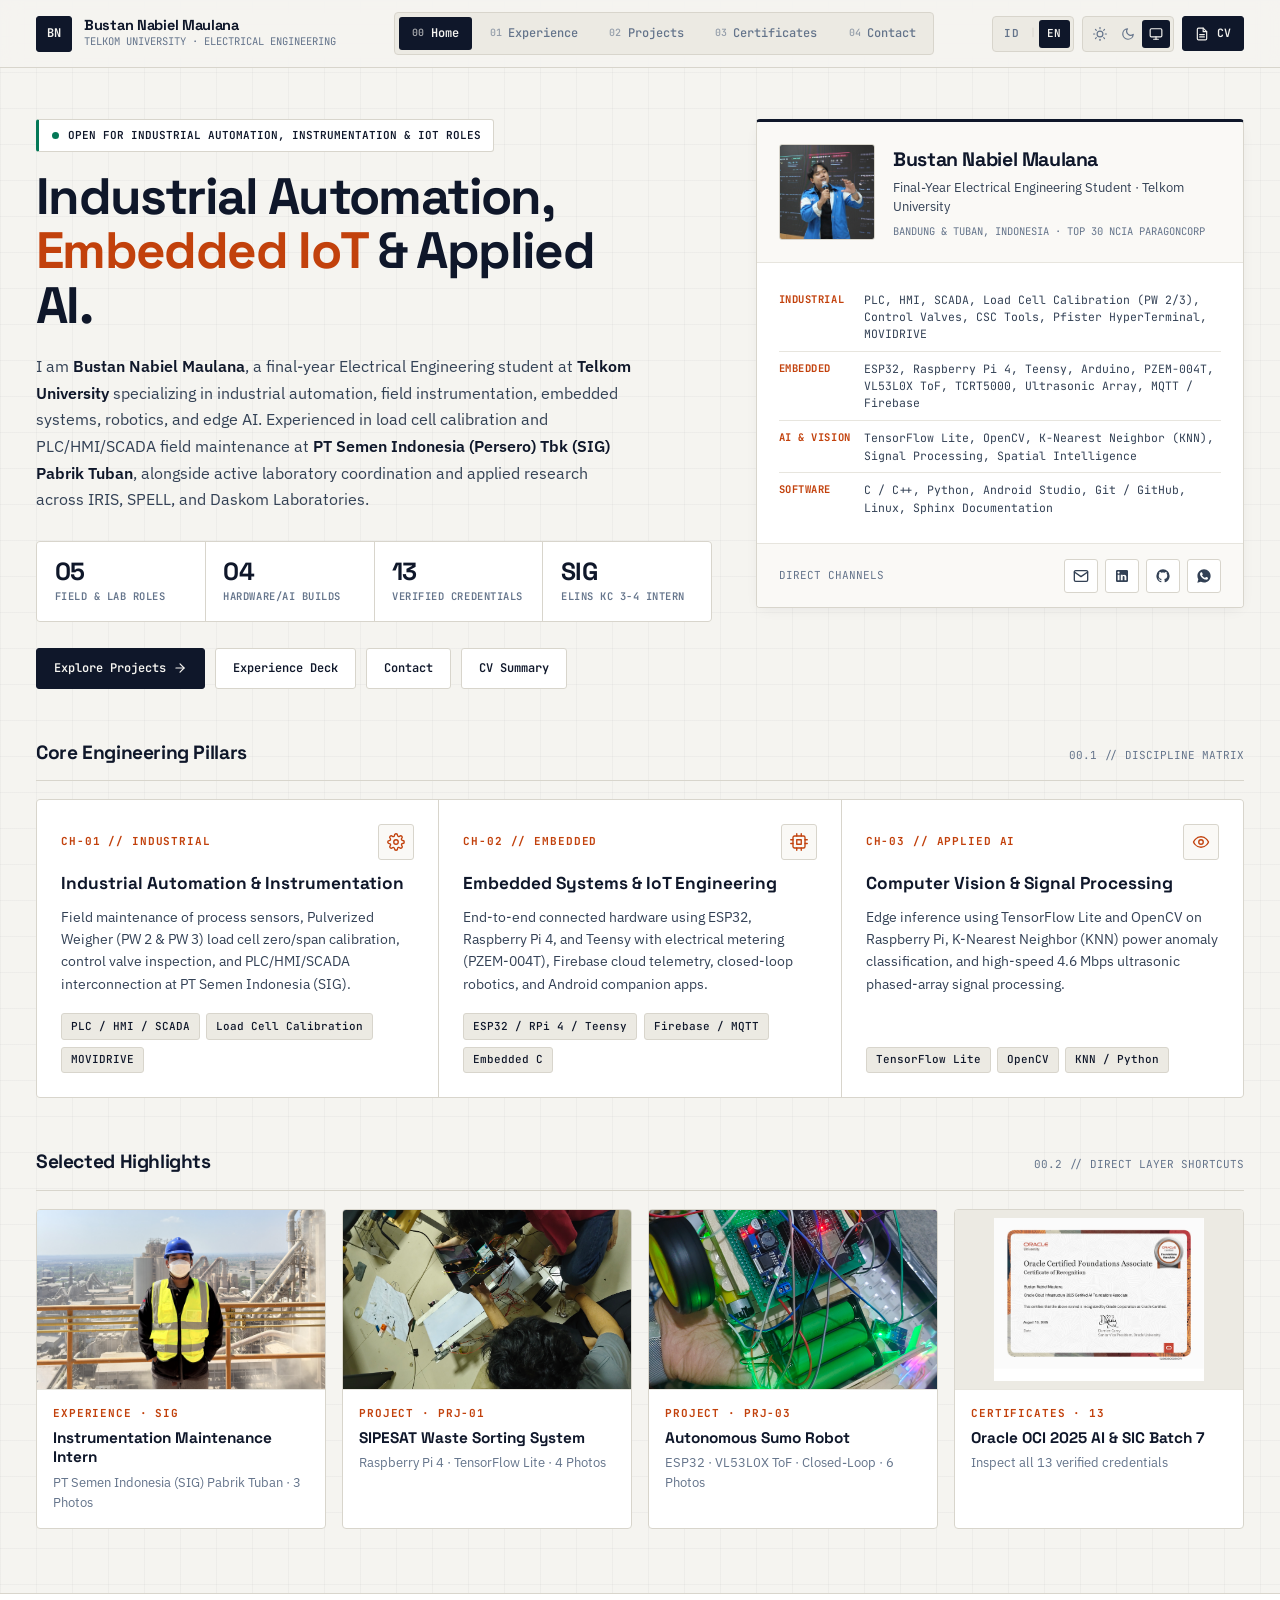
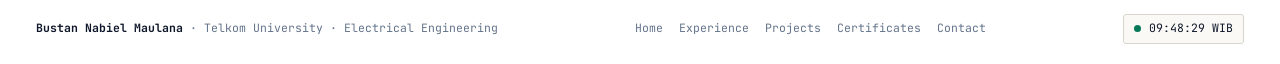
==== index.html @ 1dcd3eae "Add bilingual ID/EN language switcher with persistent state" ====
<!DOCTYPE html>
<html lang="en" data-theme-mode="system" data-resolved-theme="light">

<head>
  <meta charset="UTF-8" />
  <meta name="viewport" content="width=device-width, initial-scale=1.0" />
  <title>Bustan Nabiel Maulana — Industrial Automation, Embedded IoT &amp; Applied AI</title>
  <meta name="description"
    content="Engineering portfolio of Bustan Nabiel Maulana — Final-Year Electrical Engineering student at Telkom University specializing in industrial automation, instrumentation, embedded IoT systems, robotics, and applied AI." />
  <meta property="og:title" content="Bustan Nabiel Maulana — Industrial Automation, Embedded IoT & Applied AI" />
  <meta property="og:description"
    content="Final-Year Electrical Engineering student at Telkom University. Instrumentation Maintenance Intern at PT Semen Indonesia (SIG), IRIS & SPELL Lab, Daskom Hardware." />
  <meta property="og:type" content="website" />

  <!-- Zero-FOUC theme & language bootstrap -->
  <script>
    (function () {
      var raw = null;
      var savedLang = null;
      try {
        raw = localStorage.getItem('bustan-theme-preference');
        savedLang = localStorage.getItem('bustan-lang-preference');
      } catch (e) {}
      var pref = (raw === 'light' || raw === 'dark' || raw === 'system') ? raw : 'system';
      var sysDark = window.matchMedia && window.matchMedia('(prefers-color-scheme: dark)').matches;
      var resolved = pref === 'dark' ? 'dark' : (pref === 'light' ? 'light' : (sysDark ? 'dark' : 'light'));
      document.documentElement.setAttribute('data-theme-mode', pref);
      document.documentElement.setAttribute('data-resolved-theme', resolved);
      if (resolved === 'dark') document.documentElement.classList.add('dark');
      if (savedLang === 'id' || savedLang === 'en') document.documentElement.lang = savedLang;
    })();
  </script>

  <!-- Fonts: Space Grotesk, IBM Plex Sans, JetBrains Mono -->
  <link rel="preconnect" href="https://fonts.googleapis.com" />
  <link rel="preconnect" href="https://fonts.gstatic.com" crossorigin />
  <link
    href="https://fonts.googleapis.com/css2?family=IBM+Plex+Sans:wght@400;500;600;700&family=JetBrains+Mono:wght@400;500;600;700&family=Space+Grotesk:wght@500;600;700&display=swap"
    rel="stylesheet" />

  <link rel="stylesheet" href="css/style.css" />
</head>

<body>
  <!-- ================= PERSISTENT HEADER BAR ================= -->
  <header class="site-header">
    <div class="container header-inner">
      <a href="#home" data-nav-view="home" class="brand" aria-label="Bustan Nabiel Maulana Home">
        <span class="brand-mark">BN</span>
        <span class="brand-text">
          <span class="brand-name">Bustan Nabiel Maulana</span>
          <span class="brand-sub" data-i18n="brand.sub">TELKOM UNIVERSITY · ELECTRICAL ENGINEERING</span>
        </span>
      </a>

      <nav aria-label="Primary Navigation">
        <ul class="nav-shell">
          <li><a href="#home" data-nav-view="home" class="nav-item active" aria-current="page"><span class="nav-num">00</span><span data-i18n="nav.home">Home</span></a></li>
          <li><a href="#experience" data-nav-view="experience" class="nav-item"><span class="nav-num">01</span><span data-i18n="nav.experience">Experience</span></a></li>
          <li><a href="#projects" data-nav-view="projects" class="nav-item"><span class="nav-num">02</span><span data-i18n="nav.projects">Projects</span></a></li>
          <li><a href="#certificates" data-nav-view="certificates" class="nav-item"><span class="nav-num">03</span><span data-i18n="nav.certificates">Certificates</span></a></li>
          <li><a href="#contact" data-nav-view="contact" class="nav-item"><span class="nav-num">04</span><span data-i18n="nav.contact">Contact</span></a></li>
        </ul>
      </nav>

      <div class="header-actions">
        <!-- Bilingual Language Switcher (ID | EN) -->
        <div class="lang-switch" role="radiogroup" aria-label="Language switcher">
          <button type="button" class="lang-btn" role="radio" data-lang-opt="id" aria-checked="false" aria-label="Bahasa Indonesia">ID</button>
          <span class="lang-sep" aria-hidden="true">|</span>
          <button type="button" class="lang-btn" role="radio" data-lang-opt="en" aria-checked="true" aria-label="English">EN</button>
        </div>

        <!-- Theme Switcher -->
        <div class="theme-switch" role="radiogroup" aria-label="Theme preference">
          <button type="button" class="theme-btn" role="radio" data-theme-opt="light" aria-checked="false" aria-label="Light mode" title="Light mode">
            <svg width="14" height="14" viewBox="0 0 24 24" fill="none" stroke="currentColor" stroke-width="2" stroke-linecap="round" stroke-linejoin="round" aria-hidden="true">
              <circle cx="12" cy="12" r="5"></circle>
              <line x1="12" y1="1" x2="12" y2="3"></line><line x1="12" y1="21" x2="12" y2="23"></line>
              <line x1="4.22" y1="4.22" x2="5.64" y2="5.64"></line><line x1="18.36" y1="18.36" x2="19.78" y2="19.78"></line>
              <line x1="1" y1="12" x2="3" y2="12"></line><line x1="21" y1="12" x2="23" y2="12"></line>
              <line x1="4.22" y1="19.78" x2="5.64" y2="18.36"></line><line x1="18.36" y1="5.64" x2="19.78" y2="4.22"></line>
            </svg>
          </button>
          <button type="button" class="theme-btn" role="radio" data-theme-opt="dark" aria-checked="false" aria-label="Dark mode" title="Dark mode">
            <svg width="14" height="14" viewBox="0 0 24 24" fill="none" stroke="currentColor" stroke-width="2" stroke-linecap="round" stroke-linejoin="round" aria-hidden="true">
              <path d="M21 12.79A9 9 0 1 1 11.21 3 7 7 0 0 0 21 12.79z"></path>
            </svg>
          </button>
          <button type="button" class="theme-btn" role="radio" data-theme-opt="system" aria-checked="true" aria-label="System theme" title="Follow system theme">
            <svg width="14" height="14" viewBox="0 0 24 24" fill="none" stroke="currentColor" stroke-width="2" stroke-linecap="round" stroke-linejoin="round" aria-hidden="true">
              <rect x="2" y="3" width="20" height="14" rx="2" ry="2"></rect>
              <line x1="8" y1="21" x2="16" y2="21"></line><line x1="12" y1="17" x2="12" y2="21"></line>
            </svg>
          </button>
        </div>

        <button type="button" class="btn btn-primary btn-sm" data-open-cv>
          <svg width="14" height="14" viewBox="0 0 24 24" fill="none" stroke="currentColor" stroke-width="2" stroke-linecap="round" stroke-linejoin="round" aria-hidden="true">
            <path d="M14 2H6a2 2 0 0 0-2 2v16a2 2 0 0 0 2 2h12a2 2 0 0 0 2-2V8z"></path>
            <polyline points="14 2 14 8 20 8"></polyline>
            <line x1="16" y1="13" x2="8" y2="13"></line>
            <line x1="16" y1="17" x2="8" y2="17"></line>
          </svg>
          <span data-i18n="nav.cv">CV</span>
        </button>

        <button type="button" id="mobile-menu-btn" class="mobile-toggle" aria-label="Toggle navigation menu" aria-expanded="false">
          <svg width="18" height="18" viewBox="0 0 24 24" fill="none" stroke="currentColor" stroke-width="2" stroke-linecap="round" aria-hidden="true">
            <line x1="3" y1="6" x2="21" y2="6"></line>
            <line x1="3" y1="12" x2="21" y2="12"></line>
            <line x1="3" y1="18" x2="21" y2="18"></line>
          </svg>
        </button>
      </div>
    </div>
  </header>

  <!-- Mobile Navigation Drawer -->
  <div id="mobile-drawer" class="mobile-drawer" aria-label="Mobile Navigation">
    <ul class="mobile-nav-list">
      <li><a href="#home" data-nav-view="home" class="mobile-nav-link active"><span data-i18n="nav.home">Home</span><span class="mono">00</span></a></li>
      <li><a href="#experience" data-nav-view="experience" class="mobile-nav-link"><span data-i18n="mobile.experience">Experience &amp; Field Work</span><span class="mono">01</span></a></li>
      <li><a href="#projects" data-nav-view="projects" class="mobile-nav-link"><span data-i18n="mobile.projects">Projects Showcase</span><span class="mono">02</span></a></li>
      <li><a href="#certificates" data-nav-view="certificates" class="mobile-nav-link"><span data-i18n="mobile.certificates">Official Certificates (13)</span><span class="mono">03</span></a></li>
      <li><a href="#contact" data-nav-view="contact" class="mobile-nav-link"><span data-i18n="mobile.contact">Contact Channels</span><span class="mono">04</span></a></li>
    </ul>
    <div class="mobile-drawer-foot mobile-controls-row">
      <div class="mobile-control-group">
        <span class="mono" style="font-size:11px; color:var(--ink-muted);" data-i18n="mobile.lang">LANG</span>
        <div class="lang-switch" role="radiogroup" aria-label="Mobile language switcher">
          <button type="button" class="lang-btn" role="radio" data-lang-opt="id" aria-checked="false" aria-label="Bahasa Indonesia">ID</button>
          <span class="lang-sep" aria-hidden="true">|</span>
          <button type="button" class="lang-btn" role="radio" data-lang-opt="en" aria-checked="true" aria-label="English">EN</button>
        </div>
      </div>

      <div class="mobile-control-group">
        <span class="mono" style="font-size:11px; color:var(--ink-muted);" data-i18n="mobile.theme">THEME</span>
        <div class="theme-switch" style="display:inline-flex;" role="radiogroup" aria-label="Mobile theme preference">
          <button type="button" class="theme-btn" role="radio" data-theme-opt="light" aria-checked="false" aria-label="Light mode">
            <svg width="14" height="14" viewBox="0 0 24 24" fill="none" stroke="currentColor" stroke-width="2"><circle cx="12" cy="12" r="5"></circle><line x1="12" y1="1" x2="12" y2="3"></line><line x1="12" y1="21" x2="12" y2="23"></line><line x1="1" y1="12" x2="3" y2="12"></line><line x1="21" y1="12" x2="23" y2="12"></line></svg>
          </button>
          <button type="button" class="theme-btn" role="radio" data-theme-opt="dark" aria-checked="false" aria-label="Dark mode">
            <svg width="14" height="14" viewBox="0 0 24 24" fill="none" stroke="currentColor" stroke-width="2"><path d="M21 12.79A9 9 0 1 1 11.21 3 7 7 0 0 0 21 12.79z"></path></svg>
          </button>
          <button type="button" class="theme-btn" role="radio" data-theme-opt="system" aria-checked="true" aria-label="System theme">
            <svg width="14" height="14" viewBox="0 0 24 24" fill="none" stroke="currentColor" stroke-width="2"><rect x="2" y="3" width="20" height="14" rx="2" ry="2"></rect><line x1="8" y1="21" x2="16" y2="21"></line><line x1="12" y1="17" x2="12" y2="21"></line></svg>
          </button>
        </div>
      </div>
    </div>
  </div>

  <!-- ================= MULTI-LAYER MAIN STAGE ================= -->
  <main class="main-stage">
    <div class="container">

      <!-- ===============================================================
           LAYER 00: HOME
           =============================================================== -->
      <section id="view-home" class="view-layer active" aria-label="Home Overview">
        <div class="hero-grid">
          <!-- Left: Editorial Engineering Narrative -->
          <div>
            <div class="status-pill">
              <span class="status-dot" aria-hidden="true"></span>
              <span data-i18n="home.status">OPEN FOR INDUSTRIAL AUTOMATION, INSTRUMENTATION &amp; IOT ROLES</span>
            </div>

            <h1 class="hero-headline">
              <span data-i18n="home.headline.pre">Industrial Automation, </span><span class="accent" data-i18n="home.headline.accent">Embedded IoT</span><span data-i18n="home.headline.post"> &amp; Applied AI.</span>
            </h1>

            <p class="hero-bio" data-i18n-html="home.bio.html">
              I am <strong>Bustan Nabiel Maulana</strong>, a final-year Electrical Engineering student at
              <strong>Telkom University</strong> specializing in industrial automation, field instrumentation, embedded
              systems, robotics, and edge AI. Experienced in load cell calibration and PLC/HMI/SCADA field maintenance
              at <strong>PT Semen Indonesia (Persero) Tbk (SIG) Pabrik Tuban</strong>, alongside active laboratory
              coordination and applied research across IRIS, SPELL, and Daskom Laboratories.
            </p>

            <div class="kpi-strip" aria-label="Portfolio Metrics">
              <a href="#experience" data-nav-view="experience" class="kpi-cell">
                <span class="kpi-num">05</span>
                <span class="kpi-label" data-i18n="home.kpi.exp">Field &amp; Lab Roles</span>
              </a>
              <a href="#projects" data-nav-view="projects" class="kpi-cell">
                <span class="kpi-num">04</span>
                <span class="kpi-label" data-i18n="home.kpi.prj">Hardware/AI Builds</span>
              </a>
              <a href="#certificates" data-nav-view="certificates" class="kpi-cell">
                <span class="kpi-num">13</span>
                <span class="kpi-label" data-i18n="home.kpi.cert">Verified Credentials</span>
              </a>
              <a href="#experience" data-jump-view="experience" data-jump-id="exp-sig" class="kpi-cell">
                <span class="kpi-num">SIG</span>
                <span class="kpi-label" data-i18n="home.kpi.sig">ELINS KC 3-4 Intern</span>
              </a>
            </div>

            <div class="hero-actions">
              <a href="#projects" data-nav-view="projects" class="btn btn-primary">
                <span data-i18n="home.cta.projects">Explore Projects</span>
                <svg width="14" height="14" viewBox="0 0 24 24" fill="none" stroke="currentColor" stroke-width="2" stroke-linecap="round" stroke-linejoin="round" aria-hidden="true"><line x1="5" y1="12" x2="19" y2="12"></line><polyline points="12 5 19 12 12 19"></polyline></svg>
              </a>
              <a href="#experience" data-nav-view="experience" class="btn btn-secondary" data-i18n="home.cta.experience">Experience Deck</a>
              <a href="#contact" data-nav-view="contact" class="btn btn-secondary" data-i18n="home.cta.contact">Contact</a>
              <button type="button" class="btn btn-secondary" data-open-cv data-i18n="home.cta.cv">CV Summary</button>
            </div>
          </div>

          <!-- Right: Engineer Identification Dossier -->
          <aside class="dossier-card" aria-label="Engineer Profile Dossier">
            <div class="dossier-head">
              <div class="portrait-box">
                <img src="images/profile/foto_profil.jpg" alt="Portrait of Bustan Nabiel Maulana" />
              </div>
              <div class="dossier-identity">
                <h2>Bustan Nabiel Maulana</h2>
                <p class="dossier-title" data-i18n="dossier.title">Final-Year Electrical Engineering Student · Telkom University</p>
                <div class="dossier-meta" data-i18n="dossier.meta">BANDUNG &amp; TUBAN, INDONESIA · TOP 30 NCIA PARAGONCORP</div>
              </div>
            </div>

            <div class="dossier-body">
              <table class="spec-table" aria-label="Technical Competencies">
                <tbody>
                  <tr>
                    <th data-i18n="dossier.th.industrial">Industrial</th>
                    <td>PLC, HMI, SCADA, Load Cell Calibration (PW 2/3), Control Valves, CSC Tools, Pfister HyperTerminal, MOVIDRIVE</td>
                  </tr>
                  <tr>
                    <th data-i18n="dossier.th.embedded">Embedded</th>
                    <td>ESP32, Raspberry Pi 4, Teensy, Arduino, PZEM-004T, VL53L0X ToF, TCRT5000, Ultrasonic Array, MQTT / Firebase</td>
                  </tr>
                  <tr>
                    <th data-i18n="dossier.th.ai">AI &amp; Vision</th>
                    <td>TensorFlow Lite, OpenCV, K-Nearest Neighbor (KNN), Signal Processing, Spatial Intelligence</td>
                  </tr>
                  <tr>
                    <th data-i18n="dossier.th.software">Software</th>
                    <td>C / C++, Python, Android Studio, Git / GitHub, Linux, Sphinx Documentation</td>
                  </tr>
                </tbody>
              </table>
            </div>

            <div class="dossier-foot">
              <span class="mono" style="font-size:11px; color:var(--ink-muted);" data-i18n="dossier.channels">DIRECT CHANNELS</span>
              <div class="social-icon-row">
                <a class="icon-chip" href="mailto:bustanmaulana50@gmail.com" aria-label="Email Bustan" title="bustanmaulana50@gmail.com">
                  <svg width="16" height="16" viewBox="0 0 24 24" fill="none" stroke="currentColor" stroke-width="2" stroke-linecap="round" stroke-linejoin="round" aria-hidden="true"><path d="M4 4h16c1.1 0 2 .9 2 2v12c0 1.1-.9 2-2 2H4c-1.1 0-2-.9-2-2V6c0-1.1.9-2 2-2z"></path><polyline points="22,6 12,13 2,6"></polyline></svg>
                </a>
                <a class="icon-chip" href="https://linkedin.com/in/bustannabiel" target="_blank" rel="noopener noreferrer" aria-label="LinkedIn" title="LinkedIn">
                  <svg width="16" height="16" viewBox="0 0 24 24" fill="currentColor" aria-hidden="true"><path d="M19 3a2 2 0 0 1 2 2v14a2 2 0 0 1-2 2H5a2 2 0 0 1-2-2V5a2 2 0 0 1 2-2h14m-.5 15.5v-5.3a3.26 3.26 0 0 0-3.26-3.26c-.85 0-1.84.52-2.28 1.3v-1.11h-2.79v8.37h2.79v-4.93c0-.77.62-1.4 1.39-1.4a1.4 1.4 0 0 1 1.4 1.4v4.93h2.75M6.88 8.56a1.68 1.68 0 0 0 1.68-1.68c0-.93-.75-1.69-1.68-1.69a1.69 1.69 0 0 0-1.69 1.69c0 .93.76 1.68 1.69 1.68m1.39 9.94v-8.37H5.5v8.37h2.77z"></path></svg>
                </a>
                <a class="icon-chip" href="https://github.com/bustanmln" target="_blank" rel="noopener noreferrer" aria-label="GitHub" title="GitHub">
                  <svg width="16" height="16" viewBox="0 0 24 24" fill="currentColor" aria-hidden="true"><path d="M12 2A10 10 0 0 0 2 12c0 4.42 2.87 8.17 6.84 9.5.5.08.66-.23.66-.5v-1.69c-2.77.6-3.36-1.34-3.36-1.34-.46-1.16-1.11-1.47-1.11-1.47-.91-.62.07-.6.07-.6 1 .07 1.53 1.03 1.53 1.03.87 1.52 2.34 1.07 2.91.83.09-.65.35-1.09.63-1.34-2.22-.25-4.55-1.11-4.55-4.92 0-1.11.38-2 1.03-2.71-.1-.25-.45-1.29.1-2.64 0 0 .84-.27 2.75 1.02.79-.22 1.65-.33 2.5-.33.85 0 1.71.11 2.5.33 1.91-1.29 2.75-1.02 2.75-1.02.55 1.35.2 2.39.1 2.64.65.71 1.03 1.6 1.03 2.71 0 3.82-2.34 4.66-4.57 4.91.36.31.69.92.69 1.85V21c0 .27.16.59.67.5C19.14 20.16 22 16.42 22 12A10 10 0 0 0 12 2z"></path></svg>
                </a>
                <a class="icon-chip" href="https://wa.me/6281216919968" target="_blank" rel="noopener noreferrer" aria-label="WhatsApp" title="WhatsApp">
                  <svg width="16" height="16" viewBox="0 0 24 24" fill="currentColor" aria-hidden="true"><path d="M12.04 2C6.58 2 2.13 6.45 2.13 11.91c0 1.75.46 3.45 1.32 4.95L2.05 22l5.25-1.38c1.45.79 3.08 1.21 4.74 1.21 5.46 0 9.91-4.45 9.91-9.91C21.95 6.45 17.5 2 12.04 2m5.82 14.12c-.25.7-1.45 1.34-2 1.42-.51.08-1.15.11-1.86-.12-.43-.14-.98-.32-1.69-.63-2.98-1.29-4.92-4.3-5.07-4.5-.15-.2-1.21-1.61-1.21-3.07s.77-2.18 1.04-2.48c.27-.3.59-.37.79-.37.2 0 .4 0 .57.01.18.01.43-.07.67.51.25.6.85 2.07.92 2.22.07.15.12.32.02.52-.1.2-.15.32-.3.5-.15.17-.31.38-.45.51-.15.15-.3.31-.13.61.17.3.77 1.27 1.65 2.05 1.13 1.01 2.09 1.32 2.39 1.47.3.15.47.12.64-.07.17-.2.74-.86.94-1.16.2-.3.4-.25.67-.15.27.1 1.73.82 2.03.97.3.15.5.22.57.35.07.12.07.72-.18 1.42z"></path></svg>
                </a>
              </div>
            </div>
          </aside>
        </div>

        <!-- 00.1 Core Competency Pillars -->
        <div class="home-subblock">
          <div class="subblock-head">
            <h2 class="subblock-title" data-i18n="pillars.title">Core Engineering Pillars</h2>
            <span class="mono" style="font-size:11px; color:var(--ink-muted);" data-i18n="pillars.code">00.1 // DISCIPLINE MATRIX</span>
          </div>

          <div class="pillars-grid">
            <div class="pillar-card">
              <div>
                <div class="pillar-head">
                  <span class="eyebrow" data-i18n="pillars.c1.eyebrow">CH-01 // INDUSTRIAL</span>
                  <span class="pillar-icon" aria-hidden="true">
                    <svg width="18" height="18" viewBox="0 0 24 24" fill="none" stroke="currentColor" stroke-width="1.8" stroke-linecap="round" stroke-linejoin="round"><circle cx="12" cy="12" r="3"></circle><path d="M19.4 15a1.65 1.65 0 0 0 .33 1.82l.06.06a2 2 0 1 1-2.83 2.83l-.06-.06a1.65 1.65 0 0 0-1.82-.33 1.65 1.65 0 0 0-1 1.51V21a2 2 0 0 1-4 0v-.09A1.65 1.65 0 0 0 9 19.4a1.65 1.65 0 0 0-1.82.33l-.06.06a2 2 0 1 1-2.83-2.83l.06-.06a1.65 1.65 0 0 0 .33-1.82 1.65 1.65 0 0 0-1.51-1H3a2 2 0 0 1 0-4h.09A1.65 1.65 0 0 0 4.6 9a1.65 1.65 0 0 0-.33-1.82l-.06-.06a2 2 0 1 1 2.83-2.83l.06.06a1.65 1.65 0 0 0 1.82.33H9a1.65 1.65 0 0 0 1-1.51V3a2 2 0 0 1 4 0v.09a1.65 1.65 0 0 0 1 1.51 1.65 1.65 0 0 0 1.82-.33l.06-.06a2 2 0 1 1 2.83 2.83l-.06.06a1.65 1.65 0 0 0-.33 1.82V9a1.65 1.65 0 0 0 1.51 1H21a2 2 0 0 1 0 4h-.09a1.65 1.65 0 0 0-1.51 1z"></path></svg>
                  </span>
                </div>
                <h3 data-i18n="pillars.c1.title">Industrial Automation &amp; Instrumentation</h3>
                <p data-i18n="pillars.c1.desc">Field maintenance of process sensors, Pulverized Weigher (PW 2 &amp; PW 3) load cell zero/span calibration, control valve inspection, and PLC/HMI/SCADA interconnection at PT Semen Indonesia (SIG).</p>
              </div>
              <div class="tag-list">
                <span class="tag">PLC / HMI / SCADA</span>
                <span class="tag">Load Cell Calibration</span>
                <span class="tag">MOVIDRIVE</span>
              </div>
            </div>

            <div class="pillar-card">
              <div>
                <div class="pillar-head">
                  <span class="eyebrow" data-i18n="pillars.c2.eyebrow">CH-02 // EMBEDDED</span>
                  <span class="pillar-icon" aria-hidden="true">
                    <svg width="18" height="18" viewBox="0 0 24 24" fill="none" stroke="currentColor" stroke-width="1.8" stroke-linecap="round" stroke-linejoin="round"><rect x="4" y="4" width="16" height="16" rx="2" ry="2"></rect><rect x="9" y="9" width="6" height="6"></rect><line x1="9" y1="1" x2="9" y2="4"></line><line x1="15" y1="1" x2="15" y2="4"></line><line x1="9" y1="20" x2="9" y2="23"></line><line x1="15" y1="20" x2="15" y2="23"></line><line x1="20" y1="9" x2="23" y2="9"></line><line x1="20" y1="14" x2="23" y2="14"></line><line x1="1" y1="9" x2="4" y2="9"></line><line x1="1" y1="14" x2="4" y2="14"></line></svg>
                  </span>
                </div>
                <h3 data-i18n="pillars.c2.title">Embedded Systems &amp; IoT Engineering</h3>
                <p data-i18n="pillars.c2.desc">End-to-end connected hardware using ESP32, Raspberry Pi 4, and Teensy with electrical metering (PZEM-004T), Firebase cloud telemetry, closed-loop robotics, and Android companion apps.</p>
              </div>
              <div class="tag-list">
                <span class="tag">ESP32 / RPi 4 / Teensy</span>
                <span class="tag">Firebase / MQTT</span>
                <span class="tag">Embedded C</span>
              </div>
            </div>

            <div class="pillar-card">
              <div>
                <div class="pillar-head">
                  <span class="eyebrow" data-i18n="pillars.c3.eyebrow">CH-03 // APPLIED AI</span>
                  <span class="pillar-icon" aria-hidden="true">
                    <svg width="18" height="18" viewBox="0 0 24 24" fill="none" stroke="currentColor" stroke-width="1.8" stroke-linecap="round" stroke-linejoin="round"><path d="M2 12s3-7 10-7 10 7 10 7-3 7-10 7-10-7-10-7Z"></path><circle cx="12" cy="12" r="3"></circle></svg>
                  </span>
                </div>
                <h3 data-i18n="pillars.c3.title">Computer Vision &amp; Signal Processing</h3>
                <p data-i18n="pillars.c3.desc">Edge inference using TensorFlow Lite and OpenCV on Raspberry Pi, K-Nearest Neighbor (KNN) power anomaly classification, and high-speed 4.6 Mbps ultrasonic phased-array signal processing.</p>
              </div>
              <div class="tag-list">
                <span class="tag">TensorFlow Lite</span>
                <span class="tag">OpenCV</span>
                <span class="tag">KNN / Python</span>
              </div>
            </div>
          </div>
        </div>

        <!-- 00.2 Quick Visual Index into Layers -->
        <div class="home-subblock">
          <div class="subblock-head">
            <h2 class="subblock-title" data-i18n="highlights.title">Selected Highlights</h2>
            <span class="mono" style="font-size:11px; color:var(--ink-muted);" data-i18n="highlights.code">00.2 // DIRECT LAYER SHORTCUTS</span>
          </div>

          <div class="highlights-grid">
            <button type="button" class="highlight-card" data-jump-view="experience" data-jump-id="exp-sig">
              <div class="highlight-thumb">
                <img src="images/experience/Instrumentation%20Maintenance%20Intern/Semen1.JPG" alt="PT Semen Indonesia Internship" loading="lazy" />
              </div>
              <div class="highlight-body">
                <span class="eyebrow" data-i18n="highlights.h1.eyebrow">EXPERIENCE · SIG</span>
                <h4 data-i18n="highlights.h1.title">Instrumentation Maintenance Intern</h4>
                <p data-i18n="highlights.h1.sub">PT Semen Indonesia (SIG) Pabrik Tuban · 3 Photos</p>
              </div>
            </button>

            <button type="button" class="highlight-card" data-jump-view="projects" data-jump-id="prj-sipesat">
              <div class="highlight-thumb">
                <img src="images/projects/SIPESAT%20%E2%80%93%20Sistem%20Pemilah%20Sampah%20Terpadu/IMG_20261120_103621.jpg" alt="SIPESAT Waste Sorting System" loading="lazy" />
              </div>
              <div class="highlight-body">
                <span class="eyebrow" data-i18n="highlights.h2.eyebrow">PROJECT · PRJ-01</span>
                <h4 data-i18n="highlights.h2.title">SIPESAT Waste Sorting System</h4>
                <p data-i18n="highlights.h2.sub">Raspberry Pi 4 · TensorFlow Lite · 4 Photos</p>
              </div>
            </button>

            <button type="button" class="highlight-card" data-jump-view="projects" data-jump-id="prj-sumo">
              <div class="highlight-thumb">
                <img src="images/projects/Autonomous%20Sumo%20Robot%20Navigation%20System/sumo.jpg" alt="Autonomous Sumo Robot" loading="lazy" />
              </div>
              <div class="highlight-body">
                <span class="eyebrow" data-i18n="highlights.h3.eyebrow">PROJECT · PRJ-03</span>
                <h4 data-i18n="highlights.h3.title">Autonomous Sumo Robot</h4>
                <p data-i18n="highlights.h3.sub">ESP32 · VL53L0X ToF · Closed-Loop · 6 Photos</p>
              </div>
            </button>

            <button type="button" class="highlight-card" data-jump-view="certificates">
              <div class="highlight-thumb contain-img">
                <img src="images/certificates/oracle_ai_foundations.png" alt="Oracle OCI 2025 Certified AI Foundations Associate" loading="lazy" />
              </div>
              <div class="highlight-body">
                <span class="eyebrow" data-i18n="highlights.h4.eyebrow">CERTIFICATES · 13</span>
                <h4 data-i18n="highlights.h4.title">Oracle OCI 2025 AI &amp; SIC Batch 7</h4>
                <p data-i18n="highlights.h4.sub">Inspect all 13 verified credentials</p>
              </div>
            </button>
          </div>
        </div>
      </section>

      <!-- ===============================================================
           LAYER 01: EXPERIENCE (INTERACTIVE MASTER-DETAIL DECK)
           =============================================================== -->
      <section id="view-experience" class="view-layer" aria-label="Experience and Leadership">
        <div class="layer-header">
          <div class="layer-header-row">
            <div>
              <span class="eyebrow" data-i18n="exp.eyebrow">01 // FIELD WORK, LABORATORIES &amp; LEADERSHIP</span>
              <h2 class="layer-title" data-i18n="exp.title">Experience Deck</h2>
              <p class="layer-subtitle" data-i18n="exp.subtitle">
                Select any role on the left to inspect verified technical scope, field documentation, and full multi-photo galleries (32 authentic photos across 5 folders).
              </p>
            </div>

            <div class="filter-bar" role="group" aria-label="Filter experience by track">
              <button type="button" class="filter-btn active" data-exp-filter="all" data-i18n="exp.filter.all">All (5)</button>
              <button type="button" class="filter-btn" data-exp-filter="industrial" data-i18n="exp.filter.industrial">Industrial (1)</button>
              <button type="button" class="filter-btn" data-exp-filter="lab" data-i18n="exp.filter.lab">Laboratories (3)</button>
              <button type="button" class="filter-btn" data-exp-filter="community" data-i18n="exp.filter.community">Community (1)</button>
            </div>
          </div>
        </div>

        <div class="split-grid">
          <div id="exp-directory" class="directory-list" aria-label="Experience Directory"></div>
          <div id="exp-detail" aria-live="polite"></div>
        </div>
      </section>

      <!-- ===============================================================
           LAYER 02: PROJECTS (INTERACTIVE MASTER-DETAIL SHOWCASE)
           =============================================================== -->
      <section id="view-projects" class="view-layer" aria-label="Engineering Projects">
        <div class="layer-header">
          <div class="layer-header-row">
            <div>
              <span class="eyebrow" data-i18n="prj.eyebrow">02 // HARDWARE, IOT, ROBOTICS &amp; AI BUILDS</span>
              <h2 class="layer-title" data-i18n="prj.title">Engineering Projects Showcase</h2>
              <p class="layer-subtitle" data-i18n="prj.subtitle">
                Select a project from the directory to review its engineering problem context, system architecture, specifications, and complete hardware documentation gallery (17 authentic photos).
              </p>
            </div>

            <div class="filter-bar" role="group" aria-label="Filter projects by category">
              <button type="button" class="filter-btn active" data-prj-filter="all" data-i18n="prj.filter.all">All Projects (4)</button>
              <button type="button" class="filter-btn" data-prj-filter="iot" data-i18n="prj.filter.iot">IoT &amp; Vision (2)</button>
              <button type="button" class="filter-btn" data-prj-filter="robotics" data-i18n="prj.filter.robotics">Robotics &amp; Safety (2)</button>
            </div>
          </div>
        </div>

        <div class="split-grid">
          <div id="prj-directory" class="directory-list" aria-label="Projects Directory"></div>
          <div id="prj-detail" aria-live="polite"></div>
        </div>
      </section>

      <!-- ===============================================================
           LAYER 03: CERTIFICATES (INTERACTIVE REGISTRY + NEXT/PREV LIGHTBOX)
           =============================================================== -->
      <section id="view-certificates" class="view-layer" aria-label="Official Certificates">
        <div class="layer-header">
          <div class="layer-header-row">
            <div>
              <span class="eyebrow" data-i18n="cert.eyebrow">03 // VERIFIED CREDENTIALS REGISTRY</span>
              <h2 class="layer-title" data-i18n="cert.title">Official Certificates (13)</h2>
              <p class="layer-subtitle" data-i18n="cert.subtitle">
                Filter by domain and select any credential card to inspect full-resolution artwork, credential ID, issuer metadata, and browse Next/Prev inside the lightbox modal.
              </p>
            </div>

            <div class="filter-bar" role="group" aria-label="Filter certificates by category">
              <button type="button" class="filter-btn active" data-cert-filter="all" data-i18n="cert.filter.all">All (13)</button>
              <button type="button" class="filter-btn" data-cert-filter="ai" data-i18n="cert.filter.ai">AI &amp; Cloud (3)</button>
              <button type="button" class="filter-btn" data-cert-filter="iot" data-i18n="cert.filter.iot">IoT &amp; Code (5)</button>
              <button type="button" class="filter-btn" data-cert-filter="leadership" data-i18n="cert.filter.leadership">Leadership &amp; Lab (5)</button>
            </div>
          </div>
        </div>

        <div id="certificates-grid" class="certs-grid"></div>
      </section>

      <!-- ===============================================================
           LAYER 04: CONTACT (OFFICIAL SVG ICONS & ACTIVE CHANNELS)
           =============================================================== -->
      <section id="view-contact" class="view-layer" aria-label="Contact Channels">
        <div class="layer-header">
          <div>
            <span class="eyebrow" data-i18n="contact.eyebrow">04 // DIRECT ENGINEERING CHANNELS</span>
            <h2 class="layer-title" data-i18n="contact.title">Contact &amp; Collaboration</h2>
            <p class="layer-subtitle" data-i18n="contact.subtitle">
              Reach out directly via official channels for industrial automation, instrumentation, embedded IoT, or applied AI engineering opportunities.
            </p>
          </div>
        </div>

        <div class="contact-layout">
          <div class="contact-cards-grid">
            <!-- Email -->
            <div class="contact-card">
              <div class="contact-card-top">
                <div>
                  <span class="contact-channel-name">Email</span>
                  <div class="contact-handle">bustanmaulana50@gmail.com</div>
                  <p class="contact-desc" data-i18n="contact.email.desc">Direct technical inquiries, project briefs, and recruitment correspondence.</p>
                </div>
                <div class="contact-brand-icon" aria-hidden="true">
                  <svg width="22" height="22" viewBox="0 0 24 24" fill="none" stroke="currentColor" stroke-width="1.8" stroke-linecap="round" stroke-linejoin="round">
                    <path d="M4 4h16c1.1 0 2 .9 2 2v12c0 1.1-.9 2-2 2H4c-1.1 0-2-.9-2-2V6c0-1.1.9-2 2-2z"></path>
                    <polyline points="22,6 12,13 2,6"></polyline>
                  </svg>
                </div>
              </div>
              <div class="contact-card-actions">
                <a class="btn btn-primary btn-sm" href="mailto:bustanmaulana50@gmail.com">
                  <span data-i18n="contact.email.send">Send Email</span>
                  <svg width="13" height="13" viewBox="0 0 24 24" fill="none" stroke="currentColor" stroke-width="2" stroke-linecap="round" stroke-linejoin="round" aria-hidden="true"><line x1="22" y1="2" x2="11" y2="13"></line><polygon points="22 2 15 22 11 13 2 9 22 2"></polygon></svg>
                </a>
                <button type="button" class="btn btn-secondary btn-sm" data-copy-text="bustanmaulana50@gmail.com">
                  <svg width="14" height="14" viewBox="0 0 24 24" fill="none" stroke="currentColor" stroke-width="2" stroke-linecap="round" stroke-linejoin="round" aria-hidden="true"><rect x="9" y="9" width="13" height="13" rx="2" ry="2"></rect><path d="M5 15H4a2 2 0 0 1-2-2V4a2 2 0 0 1 2-2h9a2 2 0 0 1 2 2v1"></path></svg>
                  <span data-i18n="contact.email.copy">Copy Email</span>
                </button>
              </div>
            </div>

            <!-- LinkedIn -->
            <div class="contact-card">
              <div class="contact-card-top">
                <div>
                  <span class="contact-channel-name">LinkedIn</span>
                  <div class="contact-handle">linkedin.com/in/bustannabiel</div>
                  <p class="contact-desc" data-i18n="contact.linkedin.desc">Professional engineering profile, experience timeline, and industry network.</p>
                </div>
                <div class="contact-brand-icon" aria-hidden="true">
                  <svg width="22" height="22" viewBox="0 0 24 24" fill="currentColor">
                    <path d="M19 3a2 2 0 0 1 2 2v14a2 2 0 0 1-2 2H5a2 2 0 0 1-2-2V5a2 2 0 0 1 2-2h14m-.5 15.5v-5.3a3.26 3.26 0 0 0-3.26-3.26c-.85 0-1.84.52-2.28 1.3v-1.11h-2.79v8.37h2.79v-4.93c0-.77.62-1.4 1.39-1.4a1.4 1.4 0 0 1 1.4 1.4v4.93h2.75M6.88 8.56a1.68 1.68 0 0 0 1.68-1.68c0-.93-.75-1.69-1.68-1.69a1.69 1.69 0 0 0-1.69 1.69c0 .93.76 1.68 1.69 1.68m1.39 9.94v-8.37H5.5v8.37h2.77z"></path>
                  </svg>
                </div>
              </div>
              <div class="contact-card-actions">
                <a class="btn btn-primary btn-sm" href="https://linkedin.com/in/bustannabiel" target="_blank" rel="noopener noreferrer">
                  <span data-i18n="contact.linkedin.cta">Open LinkedIn</span>
                  <svg width="13" height="13" viewBox="0 0 24 24" fill="none" stroke="currentColor" stroke-width="2" stroke-linecap="round" stroke-linejoin="round" aria-hidden="true"><path d="M18 13v6a2 2 0 0 1-2 2H5a2 2 0 0 1-2-2V8a2 2 0 0 1 2-2h6"></path><polyline points="15 3 21 3 21 9"></polyline><line x1="10" y1="14" x2="21" y2="3"></line></svg>
                </a>
              </div>
            </div>

            <!-- GitHub -->
            <div class="contact-card">
              <div class="contact-card-top">
                <div>
                  <span class="contact-channel-name">GitHub</span>
                  <div class="contact-handle">github.com/bustanmln</div>
                  <p class="contact-desc" data-i18n="contact.github.desc">Embedded C firmware, Python AI pipelines, IoT repositories, and lab tools.</p>
                </div>
                <div class="contact-brand-icon" aria-hidden="true">
                  <svg width="22" height="22" viewBox="0 0 24 24" fill="currentColor">
                    <path d="M12 2A10 10 0 0 0 2 12c0 4.42 2.87 8.17 6.84 9.5.5.08.66-.23.66-.5v-1.69c-2.77.6-3.36-1.34-3.36-1.34-.46-1.16-1.11-1.47-1.11-1.47-.91-.62.07-.6.07-.6 1 .07 1.53 1.03 1.53 1.03.87 1.52 2.34 1.07 2.91.83.09-.65.35-1.09.63-1.34-2.22-.25-4.55-1.11-4.55-4.92 0-1.11.38-2 1.03-2.71-.1-.25-.45-1.29.1-2.64 0 0 .84-.27 2.75 1.02.79-.22 1.65-.33 2.5-.33.85 0 1.71.11 2.5.33 1.91-1.29 2.75-1.02 2.75-1.02.55 1.35.2 2.39.1 2.64.65.71 1.03 1.6 1.03 2.71 0 3.82-2.34 4.66-4.57 4.91.36.31.69.92.69 1.85V21c0 .27.16.59.67.5C19.14 20.16 22 16.42 22 12A10 10 0 0 0 12 2z"></path>
                  </svg>
                </div>
              </div>
              <div class="contact-card-actions">
                <a class="btn btn-primary btn-sm" href="https://github.com/bustanmln" target="_blank" rel="noopener noreferrer">
                  <span data-i18n="contact.github.cta">View Repositories</span>
                  <svg width="13" height="13" viewBox="0 0 24 24" fill="none" stroke="currentColor" stroke-width="2" stroke-linecap="round" stroke-linejoin="round" aria-hidden="true"><path d="M18 13v6a2 2 0 0 1-2 2H5a2 2 0 0 1-2-2V8a2 2 0 0 1 2-2h6"></path><polyline points="15 3 21 3 21 9"></polyline><line x1="10" y1="14" x2="21" y2="3"></line></svg>
                </a>
              </div>
            </div>

            <!-- WhatsApp -->
            <div class="contact-card">
              <div class="contact-card-top">
                <div>
                  <span class="contact-channel-name">WhatsApp</span>
                  <div class="contact-handle">+62 812-1691-9968</div>
                  <p class="contact-desc" data-i18n="contact.whatsapp.desc">Fast response for interview scheduling and direct project coordination.</p>
                </div>
                <div class="contact-brand-icon" aria-hidden="true">
                  <svg width="22" height="22" viewBox="0 0 24 24" fill="currentColor">
                    <path d="M12.04 2C6.58 2 2.13 6.45 2.13 11.91c0 1.75.46 3.45 1.32 4.95L2.05 22l5.25-1.38c1.45.79 3.08 1.21 4.74 1.21 5.46 0 9.91-4.45 9.91-9.91C21.95 6.45 17.5 2 12.04 2m5.82 14.12c-.25.7-1.45 1.34-2 1.42-.51.08-1.15.11-1.86-.12-.43-.14-.98-.32-1.69-.63-2.98-1.29-4.92-4.3-5.07-4.5-.15-.2-1.21-1.61-1.21-3.07s.77-2.18 1.04-2.48c.27-.3.59-.37.79-.37.2 0 .4 0 .57.01.18.01.43-.07.67.51.25.6.85 2.07.92 2.22.07.15.12.32.02.52-.1.2-.15.32-.3.5-.15.17-.31.38-.45.51-.15.15-.3.31-.13.61.17.3.77 1.27 1.65 2.05 1.13 1.01 2.09 1.32 2.39 1.47.3.15.47.12.64-.07.17-.2.74-.86.94-1.16.2-.3.4-.25.67-.15.27.1 1.73.82 2.03.97.3.15.5.22.57.35.07.12.07.72-.18 1.42z"></path>
                  </svg>
                </div>
              </div>
              <div class="contact-card-actions">
                <a class="btn btn-primary btn-sm" href="https://wa.me/6281216919968" target="_blank" rel="noopener noreferrer">
                  <span data-i18n="contact.whatsapp.cta">Chat on WhatsApp</span>
                  <svg width="13" height="13" viewBox="0 0 24 24" fill="none" stroke="currentColor" stroke-width="2" stroke-linecap="round" stroke-linejoin="round" aria-hidden="true"><path d="M18 13v6a2 2 0 0 1-2 2H5a2 2 0 0 1-2-2V8a2 2 0 0 1 2-2h6"></path><polyline points="15 3 21 3 21 9"></polyline><line x1="10" y1="14" x2="21" y2="3"></line></svg>
                </a>
              </div>
            </div>
          </div>

          <!-- Availability & Dossier Panel -->
          <aside class="availability-panel" aria-label="Availability Details">
            <div class="status-pill" style="align-self:flex-start;">
              <span class="status-dot" aria-hidden="true"></span>
              <span data-i18n="contact.avail.pill">AVAILABLE FOR OPPORTUNITIES</span>
            </div>

            <h3 data-i18n="contact.avail.title">Location &amp; Role Readiness</h3>
            <p data-i18n-html="contact.avail.desc.html">
              Based in <strong>Bandung &amp; Tuban, Indonesia</strong> (UTC+7 / WIB). Open to graduate engineering roles,
              industrial automation &amp; instrumentation positions, embedded IoT prototyping, and applied AI research collaborations.
            </p>

            <table class="spec-table">
              <tbody>
                <tr>
                  <th data-i18n="contact.avail.time">Local Time</th>
                  <td data-wib-clock>00:00:00 WIB</td>
                </tr>
                <tr>
                  <th data-i18n="contact.avail.inst">Institution</th>
                  <td data-i18n="contact.avail.instVal">Telkom University (S.T. Electrical Engineering)</td>
                </tr>
                <tr>
                  <th data-i18n="contact.avail.focus">Focus</th>
                  <td data-i18n="contact.avail.focusVal">Industrial Automation · Instrumentation · Embedded IoT · Edge AI</td>
                </tr>
                <tr>
                  <th>Instagram</th>
                  <td><a href="https://instagram.com/bustanmln" target="_blank" rel="noopener noreferrer" style="text-decoration:underline;">@bustanmln</a></td>
                </tr>
              </tbody>
            </table>

            <div style="display:flex; flex-wrap:wrap; gap:0.55rem; padding-top:0.5rem;">
              <button type="button" class="btn btn-accent btn-sm" data-open-cv data-i18n="contact.avail.cv">Open CV Summary</button>
              <a href="#projects" data-nav-view="projects" class="btn btn-secondary btn-sm" data-i18n="contact.avail.prj">Review Projects</a>
            </div>
          </aside>
        </div>
      </section>

    </div>
  </main>

  <!-- ================= PERSISTENT MINIMAL FOOTER ================= -->
  <footer class="site-footer">
    <div class="container footer-inner">
      <div>
        <strong style="color:var(--ink);">Bustan Nabiel Maulana</strong> · <span data-i18n="footer.sub">Telkom University · Electrical Engineering</span>
      </div>

      <div class="footer-links">
        <a href="#home" data-nav-view="home" data-i18n="nav.home">Home</a>
        <a href="#experience" data-nav-view="experience" data-i18n="nav.experience">Experience</a>
        <a href="#projects" data-nav-view="projects" data-i18n="nav.projects">Projects</a>
        <a href="#certificates" data-nav-view="certificates" data-i18n="nav.certificates">Certificates</a>
        <a href="#contact" data-nav-view="contact" data-i18n="nav.contact">Contact</a>
      </div>

      <span class="clock-pill">
        <span class="status-dot" aria-hidden="true"></span>
        <span data-wib-clock>00:00:00 WIB</span>
      </span>
    </div>
  </footer>

  <!-- ================= LIGHTBOX MODAL (PHOTOS & CERTIFICATES) ================= -->
  <div id="lightbox-modal" class="modal-backdrop" role="dialog" aria-modal="true" aria-hidden="true" aria-labelledby="lb-title">
    <div class="modal-panel">
      <div class="modal-head">
        <div class="modal-title-wrap">
          <div id="lb-kicker" class="eyebrow"></div>
          <h3 id="lb-title" class="modal-title"></h3>
        </div>
        <button type="button" id="lb-close" class="modal-close" aria-label="Close modal">
          <svg width="16" height="16" viewBox="0 0 24 24" fill="none" stroke="currentColor" stroke-width="2.2" stroke-linecap="round" aria-hidden="true">
            <line x1="18" y1="6" x2="6" y2="18"></line>
            <line x1="6" y1="6" x2="18" y2="18"></line>
          </svg>
        </button>
      </div>

      <div class="modal-scroll">
        <div class="lb-stage">
          <button type="button" id="lb-prev" class="stage-arrow prev" aria-label="Previous item">
            <svg width="18" height="18" viewBox="0 0 24 24" fill="none" stroke="currentColor" stroke-width="2" stroke-linecap="round" stroke-linejoin="round" aria-hidden="true"><polyline points="15 18 9 12 15 6"></polyline></svg>
          </button>
          <img id="lb-img" alt="" />
          <button type="button" id="lb-next" class="stage-arrow next" aria-label="Next item">
            <svg width="18" height="18" viewBox="0 0 24 24" fill="none" stroke="currentColor" stroke-width="2" stroke-linecap="round" stroke-linejoin="round" aria-hidden="true"><polyline points="9 18 15 12 9 6"></polyline></svg>
          </button>
        </div>

        <div class="lb-meta-bar">
          <span id="lb-caption"></span>
          <span style="display:inline-flex; align-items:center; gap:0.85rem;">
            <strong id="lb-counter"></strong>
            <a id="lb-open-raw" class="btn btn-secondary btn-sm" href="#" target="_blank" rel="noopener noreferrer">
              <span data-i18n="common.openOriginal">Open Original</span>
              <svg width="12" height="12" viewBox="0 0 24 24" fill="none" stroke="currentColor" stroke-width="2" stroke-linecap="round" stroke-linejoin="round" aria-hidden="true"><path d="M18 13v6a2 2 0 0 1-2 2H5a2 2 0 0 1-2-2V8a2 2 0 0 1 2-2h6"></path><polyline points="15 3 21 3 21 9"></polyline><line x1="10" y1="14" x2="21" y2="3"></line></svg>
            </a>
          </span>
        </div>

        <div id="lb-details-box" class="lb-details-box" style="display:none;">
          <div id="lb-details-meta" class="lb-details-meta"></div>
          <p id="lb-desc" class="lb-desc"></p>
        </div>

        <div id="lb-thumbs" class="thumb-strip"></div>
      </div>
    </div>
  </div>

  <!-- ================= CV SUMMARY MODAL ================= -->
  <div id="cv-modal" class="modal-backdrop" role="dialog" aria-modal="true" aria-hidden="true" aria-labelledby="cv-title">
    <div class="modal-panel narrow">
      <div class="modal-head">
        <div class="modal-title-wrap">
          <div class="eyebrow" data-i18n="cv.eyebrow">CURRICULUM VITAE SUMMARY</div>
          <h3 id="cv-title" class="modal-title" data-i18n="cv.title">Bustan Nabiel Maulana · Electrical Engineering</h3>
        </div>
        <button type="button" id="cv-close" class="modal-close" aria-label="Close CV modal">
          <svg width="16" height="16" viewBox="0 0 24 24" fill="none" stroke="currentColor" stroke-width="2.2" stroke-linecap="round" aria-hidden="true">
            <line x1="18" y1="6" x2="6" y2="18"></line>
            <line x1="6" y1="6" x2="18" y2="18"></line>
          </svg>
        </button>
      </div>

      <div class="modal-scroll">
        <div class="cv-block">
          <h4 data-i18n="cv.edu.h">Education</h4>
          <p data-i18n-html="cv.edu.p1.html"><strong>Telkom University (Bandung)</strong> — S.T. Electrical Engineering (Final Year)</p>
          <p style="margin-top:0.2rem;" data-i18n="cv.edu.p2">SMAN 4 Tuban — Senior High School (Science &amp; Mathematics)</p>
        </div>

        <div class="cv-block">
          <h4 data-i18n="cv.ind.h">Industrial Experience</h4>
          <p data-i18n-html="cv.ind.p1.html"><strong>Instrumentation Maintenance Intern</strong> — PT Semen Indonesia (Persero) Tbk (SIG) Pabrik Tuban</p>
          <p class="mono" style="font-size:11.5px; margin-top:0.25rem;" data-i18n="cv.ind.p2">ELINS KC 3-4 Sector · Jul 2026 – Aug 2026 · PW 2/3 Load Cell Calibration, PLC/HMI/SCADA, CSC Tools, Pfister HyperTerminal, MOVIDRIVE</p>
        </div>

        <div class="cv-block">
          <h4 data-i18n="cv.lead.h">Laboratory Leadership &amp; Official Credentials (13)</h4>
          <ul>
            <li data-i18n="cv.lead.b1">Assistant Coordinator — IRIS Laboratory (IoT Runtime &amp; Integration System) · 2026–2027</li>
            <li data-i18n="cv.lead.b2">Research Assistant — SPELL Laboratory (Signal Processing &amp; Learning for Spatial Intelligence) · 2026–2027</li>
            <li data-i18n="cv.lead.b3">Hardware Lead (2025/2026) &amp; MLC / DLOR Logistics Coordinator (2024/2025) — Daskom Laboratory FTE</li>
            <li data-i18n="cv.lead.b4">Oracle Cloud Infrastructure 2025 Certified AI Foundations Associate (OCI 2025)</li>
            <li data-i18n="cv.lead.b5">Samsung Innovation Campus Batch 7 (Stage 1 Python, Stage 2 IoT, Stage 3 AI) &amp; Batch 6 Logic Test</li>
            <li data-i18n="cv.lead.b6">Top 30 Project Report NCIA — Novo Club in Action by ParagonCorp (2024)</li>
          </ul>
        </div>

        <div class="cv-block">
          <h4 data-i18n="cv.stack.h">Technical Stack</h4>
          <p data-i18n-html="cv.stack.s1.html"><strong>Industrial:</strong> PLC, HMI, SCADA, Load Cell Calibration, Control Valves, CSC Tools, Pfister HyperTerminal, MOVIDRIVE.</p>
          <p style="margin-top:0.35rem;" data-i18n-html="cv.stack.s2.html"><strong>Embedded &amp; IoT:</strong> ESP32, Raspberry Pi 4, Teensy, Arduino, PZEM-004T, VL53L0X, TCRT5000, Firebase, MQTT.</p>
          <p style="margin-top:0.35rem;" data-i18n-html="cv.stack.s3.html"><strong>AI &amp; Programming:</strong> TensorFlow Lite, OpenCV, KNN, Python, C/C++, Android Studio, Git, Linux.</p>
        </div>
      </div>

      <div class="modal-foot">
        <span class="mono" style="font-size:11px; color:var(--ink-muted);">bustanmaulana50@gmail.com</span>
        <div style="display:flex; gap:0.5rem;">
          <button type="button" id="cv-close-foot" class="btn btn-secondary btn-sm" data-i18n="common.close">Close</button>
          <button type="button" id="cv-download-json" class="btn btn-primary btn-sm" data-i18n="common.exportJson">Export Profile JSON</button>
        </div>
      </div>
    </div>
  </div>

  <script src="js/i18n.js"></script>
  <script src="js/main.js"></script>
</body>

</html>
---- css/style.css ----
/* ==========================================================================
   Bustan Nabiel Maulana — Modern Technical / Editorial Multi-Layer Portfolio
   Anti-AI Slop: Warm architectural paper, obsidian ink, industrial copper
   accent, crisp 1px borders, tabular monospace metadata, zero neon gradients.
   ========================================================================== */

:root {
  color-scheme: light;
  --bg: #f5f4f0;
  --surface: #ffffff;
  --surface-subtle: #faf9f6;
  --surface-alt: #eceae3;
  --ink: #0f172a;
  --ink-2: #334155;
  --ink-muted: #64748b;
  --border: #d8d5cc;
  --border-subtle: #e7e5de;
  --border-strong: #0f172a;
  --accent: #c2410c;
  --accent-hover: #9a3412;
  --accent-soft: #fff7ed;
  --accent-border: #fdba74;
  --status-ok: #047857;
  --status-bg: #ecfdf5;
  --nav-bg: rgba(245, 244, 240, 0.92);
  --grid-line: rgba(15, 23, 42, 0.032);
  --shadow-xs: 0 1px 2px rgba(15, 23, 42, 0.04);
  --shadow-sm: 0 4px 14px -4px rgba(15, 23, 42, 0.07);
  --shadow-md: 0 14px 32px -10px rgba(15, 23, 42, 0.14);
  --radius: 4px;
  --radius-sm: 3px;
  --nav-h: 68px;
  --container-max: 1280px;
  --font-display: 'Space Grotesk', system-ui, -apple-system, sans-serif;
  --font-sans: 'IBM Plex Sans', system-ui, -apple-system, sans-serif;
  --font-mono: 'JetBrains Mono', ui-monospace, SFMono-Regular, Menlo, monospace;
}

html.dark {
  color-scheme: dark;
  --bg: #0b0e14;
  --surface: #121721;
  --surface-subtle: #161c28;
  --surface-alt: #1d2534;
  --ink: #f1f5f9;
  --ink-2: #cbd5e1;
  --ink-muted: #94a3b8;
  --border: #253042;
  --border-subtle: #1d2636;
  --border-strong: #e2e8f0;
  --accent: #f97316;
  --accent-hover: #fb923c;
  --accent-soft: rgba(249, 115, 22, 0.12);
  --accent-border: rgba(249, 115, 22, 0.45);
  --status-ok: #10b981;
  --status-bg: rgba(16, 185, 129, 0.12);
  --nav-bg: rgba(11, 14, 20, 0.92);
  --grid-line: rgba(148, 163, 184, 0.04);
  --shadow-xs: 0 1px 2px rgba(0, 0, 0, 0.35);
  --shadow-sm: 0 6px 18px -4px rgba(0, 0, 0, 0.45);
  --shadow-md: 0 18px 36px -10px rgba(0, 0, 0, 0.65);
}

*,
*::before,
*::after {
  box-sizing: border-box;
}

html {
  overflow-x: clip;
}

body {
  margin: 0;
  min-height: 100vh;
  display: flex;
  flex-direction: column;
  background-color: var(--bg);
  background-image:
    linear-gradient(to right, var(--grid-line) 1px, transparent 1px),
    linear-gradient(to bottom, var(--grid-line) 1px, transparent 1px);
  background-size: 36px 36px;
  color: var(--ink);
  font-family: var(--font-sans);
  font-size: 15px;
  line-height: 1.62;
  -webkit-font-smoothing: antialiased;
  overflow-x: clip;
}

img {
  display: block;
  max-width: 100%;
}

a {
  color: inherit;
  text-decoration: none;
}

button {
  font: inherit;
  color: inherit;
  background: none;
  border: none;
  cursor: pointer;
}

button:focus-visible,
a:focus-visible,
[tabindex]:focus-visible {
  outline: 2px solid var(--accent);
  outline-offset: 2px;
}

.mono {
  font-family: var(--font-mono);
  font-variant-numeric: tabular-nums;
}

.container {
  width: min(100%, var(--container-max));
  margin-inline: auto;
  padding-inline: clamp(1rem, 3.2vw, 2.25rem);
}

/* ==========================================================================
   Persistent Top Header & Multi-Layer Navigation
   ========================================================================== */
.site-header {
  position: sticky;
  top: 0;
  z-index: 60;
  height: var(--nav-h);
  background: var(--nav-bg);
  backdrop-filter: blur(10px);
  border-bottom: 1px solid var(--border);
}

.header-inner {
  height: 100%;
  display: flex;
  align-items: center;
  justify-content: space-between;
  gap: 1rem;
}

.brand {
  display: inline-flex;
  align-items: center;
  gap: 0.75rem;
  min-width: 0;
}

.brand-mark {
  width: 36px;
  height: 36px;
  border-radius: var(--radius-sm);
  background: var(--ink);
  color: var(--bg);
  border: 1px solid var(--border-strong);
  font-family: var(--font-mono);
  font-size: 12px;
  font-weight: 700;
  display: grid;
  place-items: center;
  flex-shrink: 0;
  transition: background-color 0.16s ease, border-color 0.16s ease;
}

.brand:hover .brand-mark {
  background: var(--accent);
  border-color: var(--accent);
  color: #ffffff;
}

.brand-text {
  display: flex;
  flex-direction: column;
  min-width: 0;
}

.brand-name {
  font-family: var(--font-display);
  font-size: 14.5px;
  font-weight: 700;
  letter-spacing: -0.02em;
  line-height: 1.15;
  white-space: nowrap;
  overflow: hidden;
  text-overflow: ellipsis;
}

.brand-sub {
  font-family: var(--font-mono);
  font-size: 10.5px;
  color: var(--ink-muted);
  white-space: nowrap;
  overflow: hidden;
  text-overflow: ellipsis;
}

.nav-shell {
  display: none;
  align-items: center;
  gap: 0.25rem;
  list-style: none;
  margin: 0;
  padding: 4px;
  background: var(--surface-alt);
  border: 1px solid var(--border);
  border-radius: var(--radius);
}

.nav-item {
  display: inline-flex;
  align-items: center;
  gap: 0.4rem;
  padding: 0.42rem 0.85rem;
  font-family: var(--font-mono);
  font-size: 12px;
  font-weight: 500;
  color: var(--ink-muted);
  border-radius: var(--radius-sm);
  transition: background-color 0.16s ease, color 0.16s ease;
  white-space: nowrap;
}

.nav-item:hover {
  color: var(--ink);
  background: var(--surface);
}

.nav-item.active {
  background: var(--ink);
  color: var(--bg);
  font-weight: 600;
}

.nav-num {
  font-size: 10px;
  opacity: 0.65;
}

.header-actions {
  display: flex;
  align-items: center;
  gap: 0.5rem;
  flex-shrink: 0;
}

.theme-switch,
.lang-switch {
  display: none;
  align-items: center;
  padding: 3px;
  background: var(--surface-alt);
  border: 1px solid var(--border);
  border-radius: var(--radius);
}

.lang-switch {
  display: inline-flex;
  gap: 2px;
}

.lang-btn {
  padding: 0.28rem 0.5rem;
  min-width: 30px;
  height: 28px;
  border-radius: var(--radius-sm);
  font-family: var(--font-mono);
  font-size: 11px;
  font-weight: 600;
  letter-spacing: 0.04em;
  color: var(--ink-muted);
  display: inline-grid;
  place-items: center;
  transition: background-color 0.15s ease, color 0.15s ease;
}

.lang-btn:hover {
  color: var(--ink);
}

.lang-btn[aria-checked="true"] {
  background: var(--ink);
  color: var(--bg);
}

.lang-sep {
  font-family: var(--font-mono);
  font-size: 10px;
  color: var(--border);
  user-select: none;
  padding-inline: 1px;
}

.mobile-controls-row {
  display: flex;
  flex-wrap: wrap;
  align-items: center;
  justify-content: space-between;
  gap: 0.75rem;
}

.mobile-control-group {
  display: flex;
  align-items: center;
  gap: 0.55rem;
}

.theme-btn {
  width: 28px;
  height: 28px;
  border-radius: var(--radius-sm);
  display: grid;
  place-items: center;
  color: var(--ink-muted);
  transition: background-color 0.15s ease, color 0.15s ease;
}

.theme-btn:hover {
  color: var(--ink);
}

.theme-btn[aria-checked="true"] {
  background: var(--ink);
  color: var(--bg);
}

/* Buttons */
.btn {
  display: inline-flex;
  align-items: center;
  justify-content: center;
  gap: 0.45rem;
  padding: 0.6rem 1.05rem;
  font-family: var(--font-mono);
  font-size: 12px;
  font-weight: 600;
  border: 1px solid var(--border);
  border-radius: var(--radius-sm);
  transition: background-color 0.16s ease, color 0.16s ease, border-color 0.16s ease, transform 0.14s ease;
  white-space: nowrap;
}

.btn:active {
  transform: translateY(1px);
}

.btn-primary {
  background: var(--ink);
  color: var(--bg);
  border-color: var(--ink);
}

.btn-primary:hover {
  background: var(--accent);
  border-color: var(--accent);
  color: #ffffff;
}

.btn-secondary {
  background: var(--surface);
  color: var(--ink);
  border-color: var(--border);
}

.btn-secondary:hover {
  border-color: var(--border-strong);
  background: var(--surface-alt);
}

.btn-accent {
  background: var(--accent);
  color: #ffffff;
  border-color: var(--accent);
}

.btn-accent:hover {
  background: var(--accent-hover);
  border-color: var(--accent-hover);
}

.btn-sm {
  padding: 0.42rem 0.78rem;
  font-size: 11.5px;
}

.mobile-toggle {
  width: 38px;
  height: 38px;
  border: 1px solid var(--border);
  background: var(--surface);
  border-radius: var(--radius-sm);
  display: grid;
  place-items: center;
  color: var(--ink);
}

/* Mobile Drawer */
.mobile-drawer {
  display: none;
  position: fixed;
  top: var(--nav-h);
  left: 0;
  right: 0;
  z-index: 55;
  background: var(--surface);
  border-bottom: 1px solid var(--border-strong);
  box-shadow: var(--shadow-md);
  padding: 1rem;
}

.mobile-drawer.open {
  display: block;
}

.mobile-nav-list {
  list-style: none;
  margin: 0;
  padding: 0;
  display: flex;
  flex-direction: column;
  gap: 0.4rem;
}

.mobile-nav-link {
  display: flex;
  align-items: center;
  justify-content: space-between;
  padding: 0.72rem 0.9rem;
  border: 1px solid var(--border-subtle);
  border-radius: var(--radius-sm);
  font-family: var(--font-mono);
  font-size: 12.5px;
  font-weight: 600;
  color: var(--ink);
}

.mobile-nav-link.active {
  background: var(--ink);
  color: var(--bg);
  border-color: var(--ink);
}

.mobile-drawer-foot {
  margin-top: 0.9rem;
  padding-top: 0.9rem;
  border-top: 1px solid var(--border-subtle);
  display: flex;
  align-items: center;
  justify-content: space-between;
  gap: 0.75rem;
}

/* ==========================================================================
   Multi-Layer SPA View Container
   ========================================================================== */
.main-stage {
  flex: 1 0 auto;
  padding-block: clamp(2rem, 4vw, 3.25rem) clamp(3rem, 5vw, 4.5rem);
}

.view-layer {
  display: none;
}

.view-layer.active {
  display: block;
  animation: layerFadeIn 0.22s cubic-bezier(0.16, 1, 0.3, 1) both;
}

@keyframes layerFadeIn {
  from {
    opacity: 0;
    transform: translateY(6px);
  }
  to {
    opacity: 1;
    transform: translateY(0);
  }
}

.layer-header {
  display: flex;
  flex-direction: column;
  gap: 1rem;
  padding-bottom: 1.4rem;
  margin-bottom: 2rem;
  border-bottom: 1px solid var(--border);
}

.layer-header-row {
  display: flex;
  flex-wrap: wrap;
  align-items: flex-end;
  justify-content: space-between;
  gap: 1.25rem;
}

.eyebrow {
  display: inline-flex;
  align-items: center;
  gap: 0.45rem;
  font-family: var(--font-mono);
  font-size: 11px;
  font-weight: 700;
  text-transform: uppercase;
  letter-spacing: 0.08em;
  color: var(--accent);
}

.layer-title {
  margin: 0.3rem 0 0;
  font-family: var(--font-display);
  font-size: clamp(1.75rem, 2.8vw, 2.5rem);
  font-weight: 700;
  letter-spacing: -0.028em;
  line-height: 1.1;
}

.layer-subtitle {
  margin: 0.45rem 0 0;
  color: var(--ink-2);
  font-size: 14.5px;
  max-width: 66ch;
}

/* Shared Tags & Filters */
.filter-bar {
  display: flex;
  flex-wrap: wrap;
  gap: 0.3rem;
  padding: 4px;
  background: var(--surface-alt);
  border: 1px solid var(--border);
  border-radius: var(--radius);
}

.filter-btn {
  padding: 0.42rem 0.8rem;
  font-family: var(--font-mono);
  font-size: 11.5px;
  font-weight: 500;
  color: var(--ink-muted);
  border-radius: var(--radius-sm);
  transition: background-color 0.15s ease, color 0.15s ease;
}

.filter-btn:hover {
  color: var(--ink);
  background: var(--surface);
}

.filter-btn.active {
  background: var(--ink);
  color: var(--bg);
  font-weight: 600;
}

.tag-list {
  display: flex;
  flex-wrap: wrap;
  gap: 0.4rem;
}

.tag {
  display: inline-flex;
  align-items: center;
  gap: 0.3rem;
  padding: 0.22rem 0.56rem;
  font-family: var(--font-mono);
  font-size: 11px;
  font-weight: 500;
  background: var(--surface-alt);
  color: var(--ink);
  border: 1px solid var(--border);
  border-radius: var(--radius-sm);
}

.tag-accent {
  background: var(--accent-soft);
  color: var(--accent);
  border-color: var(--accent-border);
  font-weight: 600;
}

/* ==========================================================================
   LAYER 00: #home
   ========================================================================== */
.hero-grid {
  display: grid;
  grid-template-columns: 1fr;
  gap: 2.25rem;
  align-items: start;
}

.status-pill {
  display: inline-flex;
  align-items: center;
  gap: 0.55rem;
  padding: 0.4rem 0.8rem;
  background: var(--surface);
  border: 1px solid var(--border);
  border-left: 3px solid var(--status-ok);
  border-radius: var(--radius-sm);
  font-family: var(--font-mono);
  font-size: 11px;
  font-weight: 600;
  color: var(--ink);
}

.status-dot {
  width: 7px;
  height: 7px;
  border-radius: 50%;
  background: var(--status-ok);
  flex-shrink: 0;
}

.hero-headline {
  margin: 1.15rem 0 0;
  font-family: var(--font-display);
  font-size: clamp(2.1rem, 4vw, 3.55rem);
  font-weight: 700;
  line-height: 1.06;
  letter-spacing: -0.032em;
  max-width: 17.5ch;
}

.hero-headline .accent {
  color: var(--accent);
}

.hero-bio {
  margin: 1.25rem 0 0;
  font-size: 15.5px;
  line-height: 1.72;
  color: var(--ink-2);
  max-width: 60ch;
}

.hero-bio strong {
  color: var(--ink);
  font-weight: 600;
}

.kpi-strip {
  margin-top: 1.75rem;
  display: grid;
  grid-template-columns: repeat(2, 1fr);
  border: 1px solid var(--border);
  background: var(--border);
  gap: 1px;
  border-radius: var(--radius);
  overflow: hidden;
}

.kpi-cell {
  background: var(--surface);
  padding: 1rem 1.1rem;
  display: flex;
  flex-direction: column;
  gap: 0.15rem;
  transition: background-color 0.15s ease;
}

a.kpi-cell:hover {
  background: var(--surface-subtle);
}

.kpi-num {
  font-family: var(--font-display);
  font-size: 1.55rem;
  font-weight: 700;
  letter-spacing: -0.03em;
  line-height: 1.1;
  color: var(--ink);
}

.kpi-label {
  font-family: var(--font-mono);
  font-size: 10.5px;
  font-weight: 600;
  text-transform: uppercase;
  letter-spacing: 0.05em;
  color: var(--ink-muted);
}

.hero-actions {
  margin-top: 1.65rem;
  display: flex;
  flex-wrap: wrap;
  gap: 0.65rem;
}

/* Right Column: Editorial Dossier Card */
.dossier-card {
  background: var(--surface);
  border: 1px solid var(--border);
  border-top: 3px solid var(--border-strong);
  border-radius: var(--radius);
  box-shadow: var(--shadow-sm);
  overflow: hidden;
}

.dossier-head {
  padding: 1.35rem;
  display: flex;
  align-items: center;
  gap: 1.15rem;
  border-bottom: 1px solid var(--border-subtle);
  background: var(--surface-subtle);
}

.portrait-box {
  width: 96px;
  height: 96px;
  border-radius: var(--radius-sm);
  border: 1px solid var(--border);
  overflow: hidden;
  background: var(--surface-alt);
  flex-shrink: 0;
}

.portrait-box img {
  width: 100%;
  height: 100%;
  object-fit: cover;
  object-position: center top;
}

.dossier-identity h2 {
  margin: 0;
  font-family: var(--font-display);
  font-size: 1.22rem;
  font-weight: 700;
  letter-spacing: -0.02em;
}

.dossier-title {
  margin: 0.25rem 0 0;
  font-size: 13px;
  color: var(--ink-2);
  line-height: 1.42;
}

.dossier-meta {
  margin-top: 0.45rem;
  font-family: var(--font-mono);
  font-size: 10.5px;
  color: var(--ink-muted);
}

.dossier-body {
  padding: 1.2rem 1.35rem;
}

.spec-table {
  width: 100%;
  border-collapse: collapse;
}

.spec-table tr {
  border-bottom: 1px solid var(--border-subtle);
}

.spec-table tr:last-child {
  border-bottom: none;
}

.spec-table th {
  text-align: left;
  padding: 0.52rem 0.85rem 0.52rem 0;
  font-family: var(--font-mono);
  font-size: 10.5px;
  font-weight: 700;
  text-transform: uppercase;
  letter-spacing: 0.05em;
  color: var(--accent);
  white-space: nowrap;
  vertical-align: top;
}

.spec-table td {
  padding: 0.52rem 0;
  font-family: var(--font-mono);
  font-size: 11.5px;
  color: var(--ink-2);
  line-height: 1.5;
}

.dossier-foot {
  padding: 0.9rem 1.35rem;
  border-top: 1px solid var(--border-subtle);
  background: var(--surface-subtle);
  display: flex;
  flex-wrap: wrap;
  align-items: center;
  justify-content: space-between;
  gap: 0.65rem;
}

.social-icon-row {
  display: flex;
  align-items: center;
  gap: 0.45rem;
}

.icon-chip {
  width: 34px;
  height: 34px;
  border: 1px solid var(--border);
  background: var(--surface);
  border-radius: var(--radius-sm);
  display: grid;
  place-items: center;
  color: var(--ink-2);
  transition: border-color 0.15s ease, color 0.15s ease, background-color 0.15s ease;
}

.icon-chip:hover {
  border-color: var(--accent);
  color: var(--accent);
  background: var(--accent-soft);
}

/* Home Subsections (Competency Matrix + Featured Visual Preview) */
.home-subblock {
  margin-top: 3rem;
}

.subblock-head {
  display: flex;
  flex-wrap: wrap;
  align-items: baseline;
  justify-content: space-between;
  gap: 0.75rem;
  margin-bottom: 1.15rem;
  padding-bottom: 0.75rem;
  border-bottom: 1px solid var(--border);
}

.subblock-title {
  margin: 0;
  font-family: var(--font-display);
  font-size: 1.2rem;
  font-weight: 700;
  letter-spacing: -0.02em;
}

.pillars-grid {
  display: grid;
  grid-template-columns: 1fr;
  border: 1px solid var(--border);
  background: var(--border);
  gap: 1px;
  border-radius: var(--radius);
  overflow: hidden;
}

.pillar-card {
  background: var(--surface);
  padding: 1.5rem;
  display: flex;
  flex-direction: column;
  justify-content: space-between;
  gap: 1.15rem;
}

.pillar-head {
  display: flex;
  align-items: center;
  justify-content: space-between;
  margin-bottom: 0.65rem;
}

.pillar-icon {
  width: 36px;
  height: 36px;
  border: 1px solid var(--border);
  background: var(--surface-subtle);
  border-radius: var(--radius-sm);
  display: grid;
  place-items: center;
  color: var(--accent);
}

.pillar-card h3 {
  margin: 0 0 0.45rem;
  font-family: var(--font-display);
  font-size: 1.08rem;
  font-weight: 700;
}

.pillar-card p {
  margin: 0;
  font-size: 13.8px;
  color: var(--ink-2);
  line-height: 1.62;
}

.highlights-grid {
  display: grid;
  grid-template-columns: 1fr;
  gap: 1rem;
}

.highlight-card {
  background: var(--surface);
  border: 1px solid var(--border);
  border-radius: var(--radius);
  overflow: hidden;
  display: flex;
  flex-direction: column;
  text-align: left;
  padding: 0;
  transition: border-color 0.16s ease, transform 0.16s ease, box-shadow 0.16s ease;
}

.highlight-card:hover {
  border-color: var(--accent);
  transform: translateY(-2px);
  box-shadow: var(--shadow-sm);
}

.highlight-thumb {
  width: 100%;
  aspect-ratio: 16 / 10;
  background: #0b0e14;
  border-bottom: 1px solid var(--border-subtle);
  overflow: hidden;
}

.highlight-thumb img {
  width: 100%;
  height: 100%;
  object-fit: cover;
}

.highlight-thumb.contain-img {
  background: var(--surface-alt);
  padding: 0.5rem;
}

.highlight-thumb.contain-img img {
  object-fit: contain;
}

.highlight-body {
  padding: 0.95rem 1rem;
  display: flex;
  flex-direction: column;
  gap: 0.3rem;
  flex: 1;
}

.highlight-body h4 {
  margin: 0;
  font-family: var(--font-display);
  font-size: 0.96rem;
  font-weight: 700;
  line-height: 1.28;
}

.highlight-body p {
  margin: 0;
  font-size: 12.5px;
  color: var(--ink-muted);
}

/* ==========================================================================
   LAYERS 01 & 02: Master-Detail Split-View (Experience & Projects)
   ========================================================================== */
.split-grid {
  display: grid;
  grid-template-columns: 1fr;
  gap: 1.5rem;
  align-items: start;
}

.directory-list {
  display: flex;
  flex-direction: column;
  gap: 0.65rem;
}

.dir-card {
  width: 100%;
  text-align: left;
  padding: 0.95rem 1.05rem;
  background: var(--surface-subtle);
  border: 1px solid var(--border);
  border-left: 3px solid var(--border);
  border-radius: var(--radius);
  display: flex;
  align-items: center;
  gap: 0.9rem;
  transition: background-color 0.15s ease, border-color 0.15s ease, box-shadow 0.15s ease;
}

.dir-card:hover {
  background: var(--surface);
  border-color: var(--ink-muted);
}

.dir-card.active {
  background: var(--surface);
  border-color: var(--border-strong);
  border-left-color: var(--accent);
  box-shadow: var(--shadow-sm);
}

.dir-thumb {
  width: 62px;
  height: 48px;
  border-radius: var(--radius-sm);
  border: 1px solid var(--border);
  overflow: hidden;
  background: #0b0e14;
  flex-shrink: 0;
}

.dir-thumb img {
  width: 100%;
  height: 100%;
  object-fit: cover;
}

.dir-meta {
  min-width: 0;
  flex: 1;
}

.dir-top {
  display: flex;
  align-items: center;
  justify-content: space-between;
  gap: 0.5rem;
  font-family: var(--font-mono);
  font-size: 10.5px;
  color: var(--ink-muted);
}

.dir-code {
  font-weight: 700;
  color: var(--accent);
}

.dir-title {
  margin: 0.22rem 0 0;
  font-family: var(--font-display);
  font-size: 0.95rem;
  font-weight: 700;
  line-height: 1.28;
  color: var(--ink);
}

.dir-sub {
  margin: 0.18rem 0 0;
  font-size: 12px;
  color: var(--ink-muted);
  white-space: nowrap;
  overflow: hidden;
  text-overflow: ellipsis;
}

/* Right Detail Inspection Sheet */
.detail-sheet {
  background: var(--surface);
  border: 1px solid var(--border);
  border-top: 3px solid var(--border-strong);
  border-radius: var(--radius);
  box-shadow: var(--shadow-sm);
  overflow: hidden;
  animation: layerFadeIn 0.18s ease both;
}

.media-showcase {
  background: var(--surface-subtle);
  padding: 1.2rem;
  border-bottom: 1px solid var(--border-subtle);
  display: flex;
  flex-direction: column;
  gap: 0.75rem;
}

.media-stage {
  position: relative;
  width: 100%;
  aspect-ratio: 16 / 9;
  background: #0a0d12;
  border: 1px solid var(--border);
  border-radius: var(--radius-sm);
  overflow: hidden;
}

.media-stage img {
  width: 100%;
  height: 100%;
  object-fit: cover;
  cursor: zoom-in;
}

.stage-arrow {
  position: absolute;
  top: 50%;
  transform: translateY(-50%);
  width: 38px;
  height: 38px;
  background: rgba(11, 14, 20, 0.84);
  color: #ffffff;
  border: 1px solid rgba(255, 255, 255, 0.22);
  border-radius: var(--radius-sm);
  display: grid;
  place-items: center;
  z-index: 5;
  transition: background-color 0.15s ease, border-color 0.15s ease;
}

.stage-arrow:hover {
  background: var(--accent);
  border-color: var(--accent);
}

.stage-arrow.prev { left: 0.75rem; }
.stage-arrow.next { right: 0.75rem; }

.stage-counter {
  position: absolute;
  top: 0.7rem;
  right: 0.7rem;
  padding: 0.26rem 0.6rem;
  background: rgba(11, 14, 20, 0.86);
  color: #f8fafc;
  border: 1px solid rgba(255, 255, 255, 0.18);
  border-radius: var(--radius-sm);
  font-family: var(--font-mono);
  font-size: 11px;
  font-weight: 600;
  pointer-events: none;
}

.stage-expand-btn {
  position: absolute;
  bottom: 0.7rem;
  right: 0.7rem;
  padding: 0.34rem 0.68rem;
  background: rgba(11, 14, 20, 0.88);
  color: #f8fafc;
  border: 1px solid rgba(255, 255, 255, 0.24);
  border-radius: var(--radius-sm);
  font-family: var(--font-mono);
  font-size: 11px;
  font-weight: 600;
  display: inline-flex;
  align-items: center;
  gap: 0.35rem;
}

.stage-expand-btn:hover {
  background: var(--accent);
  border-color: var(--accent);
}

.stage-caption {
  font-family: var(--font-mono);
  font-size: 11.5px;
  color: var(--ink-muted);
  display: flex;
  align-items: center;
  justify-content: space-between;
  gap: 0.75rem;
}

.thumb-strip {
  display: flex;
  gap: 0.45rem;
  overflow-x: auto;
  padding-bottom: 0.2rem;
}

.thumb-btn {
  width: 74px;
  height: 52px;
  flex-shrink: 0;
  padding: 0;
  border: 1px solid var(--border);
  border-radius: var(--radius-sm);
  overflow: hidden;
  background: #0a0d12;
  opacity: 0.68;
  transition: opacity 0.15s ease, border-color 0.15s ease;
}

.thumb-btn:hover {
  opacity: 1;
  border-color: var(--ink);
}

.thumb-btn.active {
  opacity: 1;
  border-color: var(--accent);
  box-shadow: 0 0 0 1px var(--accent);
}

.thumb-btn img {
  width: 100%;
  height: 100%;
  object-fit: cover;
}

.detail-body {
  padding: 1.5rem;
  display: flex;
  flex-direction: column;
  gap: 1.25rem;
}

.detail-top-bar {
  display: flex;
  flex-wrap: wrap;
  align-items: center;
  justify-content: space-between;
  gap: 0.6rem;
  padding-bottom: 0.9rem;
  border-bottom: 1px solid var(--border-subtle);
}

.detail-title {
  margin: 0;
  font-family: var(--font-display);
  font-size: clamp(1.35rem, 2.2vw, 1.75rem);
  font-weight: 700;
  letter-spacing: -0.025em;
  line-height: 1.2;
}

.detail-org {
  margin: 0.35rem 0 0;
  font-size: 14px;
  font-weight: 600;
  color: var(--accent);
}

.detail-org span {
  color: var(--ink-muted);
  font-weight: 400;
}

.detail-summary {
  margin: 0;
  font-size: 14.5px;
  color: var(--ink-2);
  line-height: 1.68;
}

.metrics-grid {
  display: grid;
  grid-template-columns: repeat(2, 1fr);
  border: 1px solid var(--border);
  background: var(--border);
  gap: 1px;
  border-radius: var(--radius-sm);
  overflow: hidden;
}

.metric-box {
  background: var(--surface-subtle);
  padding: 0.72rem 0.9rem;
}

.metric-k {
  display: block;
  font-family: var(--font-mono);
  font-size: 10px;
  font-weight: 700;
  text-transform: uppercase;
  letter-spacing: 0.06em;
  color: var(--ink-muted);
}

.metric-v {
  display: block;
  margin-top: 0.15rem;
  font-family: var(--font-mono);
  font-size: 12px;
  font-weight: 600;
  color: var(--ink);
}

.datasheet-grid {
  display: grid;
  grid-template-columns: 1fr;
  gap: 0.9rem;
}

.datasheet-box {
  padding: 1rem 1.1rem;
  border: 1px solid var(--border-subtle);
  border-left: 3px solid var(--border-strong);
  background: var(--surface-subtle);
  border-radius: var(--radius-sm);
}

.datasheet-box.accent-box {
  border-left-color: var(--accent);
  background: var(--surface);
}

.datasheet-label {
  display: block;
  margin-bottom: 0.4rem;
  font-family: var(--font-mono);
  font-size: 10.5px;
  font-weight: 700;
  text-transform: uppercase;
  letter-spacing: 0.06em;
  color: var(--ink-muted);
}

.datasheet-box p {
  margin: 0;
  font-size: 13.8px;
  color: var(--ink-2);
  line-height: 1.64;
}

.scope-list {
  margin: 0;
  padding: 0;
  list-style: none;
  display: flex;
  flex-direction: column;
  gap: 0.65rem;
}

.scope-list li {
  position: relative;
  padding-left: 1.25rem;
  font-size: 14px;
  color: var(--ink-2);
  line-height: 1.62;
}

.scope-list li::before {
  content: '';
  position: absolute;
  left: 0;
  top: 0.62rem;
  width: 8px;
  height: 2px;
  background: var(--accent);
}

.detail-footer {
  padding-top: 1rem;
  border-top: 1px solid var(--border-subtle);
  display: flex;
  flex-wrap: wrap;
  align-items: center;
  justify-content: space-between;
  gap: 0.75rem;
}

/* ==========================================================================
   LAYER 03: #certificates (Interactive Credential Registry)
   ========================================================================== */
.certs-grid {
  display: grid;
  grid-template-columns: 1fr;
  gap: 1.25rem;
}

.cert-card {
  background: var(--surface);
  border: 1px solid var(--border);
  border-top: 2px solid var(--border-strong);
  border-radius: var(--radius);
  display: flex;
  flex-direction: column;
  overflow: hidden;
  text-align: left;
  padding: 0;
  transition: transform 0.18s cubic-bezier(0.16, 1, 0.3, 1), border-color 0.18s ease, box-shadow 0.18s ease;
}

.cert-card:hover {
  transform: translateY(-3px);
  border-color: var(--accent);
  border-top-color: var(--accent);
  box-shadow: var(--shadow-md);
}

.cert-frame {
  position: relative;
  aspect-ratio: 16 / 10;
  background: var(--surface-alt);
  border-bottom: 1px solid var(--border-subtle);
  padding: 0.75rem;
  display: flex;
  align-items: center;
  justify-content: center;
  overflow: hidden;
}

.cert-frame img {
  width: 100%;
  height: 100%;
  object-fit: contain;
  transition: transform 0.24s ease;
}

.cert-card:hover .cert-frame img {
  transform: scale(1.025);
}

.cert-hover-pill {
  position: absolute;
  bottom: 0.6rem;
  right: 0.6rem;
  padding: 0.25rem 0.58rem;
  background: var(--ink);
  color: var(--bg);
  font-family: var(--font-mono);
  font-size: 10.5px;
  font-weight: 600;
  border-radius: var(--radius-sm);
  opacity: 0;
  transform: translateY(4px);
  transition: opacity 0.16s ease, transform 0.16s ease;
}

.cert-card:hover .cert-hover-pill,
.cert-card:focus-visible .cert-hover-pill {
  opacity: 1;
  transform: translateY(0);
}

.cert-body {
  padding: 1.1rem 1.2rem;
  display: flex;
  flex-direction: column;
  flex: 1;
  gap: 0.5rem;
}

.cert-meta-row {
  display: flex;
  align-items: center;
  justify-content: space-between;
  gap: 0.5rem;
  font-family: var(--font-mono);
  font-size: 10.5px;
  color: var(--ink-muted);
}

.cert-title {
  margin: 0.15rem 0 0;
  font-family: var(--font-display);
  font-size: 1rem;
  font-weight: 700;
  line-height: 1.3;
  letter-spacing: -0.015em;
  color: var(--ink);
}

.cert-issuer {
  margin: 0;
  font-family: var(--font-mono);
  font-size: 11.5px;
  font-weight: 600;
  color: var(--accent);
}

.cert-desc {
  margin: 0;
  font-size: 13px;
  color: var(--ink-2);
  line-height: 1.56;
  display: -webkit-box;
  -webkit-line-clamp: 3;
  -webkit-box-orient: vertical;
  overflow: hidden;
}

.cert-foot {
  margin-top: auto;
  padding-top: 0.75rem;
  border-top: 1px solid var(--border-subtle);
  display: flex;
  align-items: center;
  justify-content: space-between;
  gap: 0.5rem;
  font-family: var(--font-mono);
  font-size: 11px;
  color: var(--ink-muted);
}

.cert-id {
  overflow: hidden;
  text-overflow: ellipsis;
  white-space: nowrap;
}

/* ==========================================================================
   LAYER 04: #contact (Official SVG Brand Channels + Availability Panel)
   ========================================================================== */
.contact-layout {
  display: grid;
  grid-template-columns: 1fr;
  gap: 1.75rem;
  align-items: start;
}

.contact-cards-grid {
  display: grid;
  grid-template-columns: 1fr;
  gap: 1rem;
}

.contact-card {
  background: var(--surface);
  border: 1px solid var(--border);
  border-top: 2px solid var(--border-strong);
  border-radius: var(--radius);
  padding: 1.35rem;
  display: flex;
  flex-direction: column;
  justify-content: space-between;
  gap: 1.1rem;
  transition: border-color 0.16s ease, box-shadow 0.16s ease, transform 0.16s ease;
}

.contact-card:hover {
  border-color: var(--accent);
  border-top-color: var(--accent);
  box-shadow: var(--shadow-sm);
  transform: translateY(-2px);
}

.contact-card-top {
  display: flex;
  align-items: flex-start;
  justify-content: space-between;
  gap: 1rem;
}

.contact-brand-icon {
  width: 44px;
  height: 44px;
  border-radius: var(--radius-sm);
  border: 1px solid var(--border);
  background: var(--surface-subtle);
  display: grid;
  place-items: center;
  color: var(--ink);
  flex-shrink: 0;
}

.contact-card:hover .contact-brand-icon {
  border-color: var(--accent);
  color: var(--accent);
  background: var(--accent-soft);
}

.contact-channel-name {
  font-family: var(--font-mono);
  font-size: 11px;
  font-weight: 700;
  text-transform: uppercase;
  letter-spacing: 0.08em;
  color: var(--accent);
}

.contact-handle {
  margin: 0.3rem 0 0;
  font-family: var(--font-mono);
  font-size: 13.5px;
  font-weight: 600;
  color: var(--ink);
  word-break: break-word;
}

.contact-desc {
  margin: 0.3rem 0 0;
  font-size: 13px;
  color: var(--ink-muted);
}

.contact-card-actions {
  display: flex;
  flex-wrap: wrap;
  gap: 0.5rem;
  padding-top: 0.85rem;
  border-top: 1px solid var(--border-subtle);
}

.availability-panel {
  background: var(--surface);
  border: 1px solid var(--border);
  border-top: 3px solid var(--accent);
  border-radius: var(--radius);
  padding: 1.5rem;
  display: flex;
  flex-direction: column;
  gap: 1.15rem;
  box-shadow: var(--shadow-sm);
}

.availability-panel h3 {
  margin: 0;
  font-family: var(--font-display);
  font-size: 1.2rem;
  font-weight: 700;
}

.availability-panel p {
  margin: 0;
  font-size: 13.8px;
  color: var(--ink-2);
  line-height: 1.65;
}

/* ==========================================================================
   Persistent Minimal Footer
   ========================================================================== */
.site-footer {
  margin-top: auto;
  background: var(--surface);
  border-top: 1px solid var(--border);
  padding-block: 1.25rem;
}

.footer-inner {
  display: flex;
  flex-wrap: wrap;
  align-items: center;
  justify-content: space-between;
  gap: 1rem;
  font-family: var(--font-mono);
  font-size: 11.5px;
  color: var(--ink-muted);
}

.footer-links {
  display: flex;
  flex-wrap: wrap;
  align-items: center;
  gap: 1rem;
}

.footer-links a:hover {
  color: var(--accent);
}

.clock-pill {
  display: inline-flex;
  align-items: center;
  gap: 0.45rem;
  padding: 0.3rem 0.65rem;
  border: 1px solid var(--border);
  background: var(--surface-subtle);
  color: var(--ink);
  border-radius: var(--radius-sm);
}

/* ==========================================================================
   Modals (Lightbox Gallery / Certificate Inspector & CV Summary)
   ========================================================================== */
.modal-backdrop {
  position: fixed;
  inset: 0;
  z-index: 100;
  background: rgba(9, 12, 18, 0.85);
  backdrop-filter: blur(5px);
  display: none;
  align-items: center;
  justify-content: center;
  padding: clamp(0.75rem, 2.5vw, 1.5rem);
}

.modal-backdrop.open {
  display: flex;
}

.modal-panel {
  width: min(100%, 980px);
  max-height: 92vh;
  background: var(--surface);
  border: 1px solid var(--border);
  border-top: 3px solid var(--accent);
  border-radius: var(--radius);
  display: flex;
  flex-direction: column;
  overflow: hidden;
  box-shadow: var(--shadow-md);
}

.modal-panel.narrow {
  width: min(100%, 680px);
}

.modal-head {
  padding: 0.95rem 1.25rem;
  border-bottom: 1px solid var(--border-subtle);
  background: var(--surface-subtle);
  display: flex;
  align-items: center;
  justify-content: space-between;
  gap: 1rem;
}

.modal-title-wrap {
  min-width: 0;
}

.modal-title {
  margin: 0.2rem 0 0;
  font-family: var(--font-display);
  font-size: 1.1rem;
  font-weight: 700;
  line-height: 1.25;
}

.modal-close {
  width: 34px;
  height: 34px;
  border: 1px solid var(--border);
  background: var(--surface);
  border-radius: var(--radius-sm);
  display: grid;
  place-items: center;
  color: var(--ink);
  flex-shrink: 0;
}

.modal-close:hover {
  background: var(--ink);
  color: var(--bg);
}

.modal-scroll {
  overflow-y: auto;
  padding: 1.25rem;
  display: flex;
  flex-direction: column;
  gap: 1rem;
}

.lb-stage {
  position: relative;
  background: #0a0d12;
  border: 1px solid var(--border);
  border-radius: var(--radius-sm);
  display: flex;
  align-items: center;
  justify-content: center;
  min-height: 260px;
  max-height: 56vh;
  overflow: hidden;
  padding: 0.5rem;
}

.lb-stage img {
  max-width: 100%;
  max-height: 54vh;
  width: auto;
  height: auto;
  object-fit: contain;
}

.lb-meta-bar {
  display: flex;
  flex-wrap: wrap;
  align-items: center;
  justify-content: space-between;
  gap: 0.75rem;
  font-family: var(--font-mono);
  font-size: 11.5px;
  color: var(--ink-muted);
}

.lb-details-box {
  padding: 0.95rem 1.05rem;
  border: 1px solid var(--border-subtle);
  border-left: 3px solid var(--accent);
  background: var(--surface-subtle);
  border-radius: var(--radius-sm);
  display: flex;
  flex-direction: column;
  gap: 0.55rem;
}

.lb-details-meta {
  display: flex;
  flex-wrap: wrap;
  gap: 0.45rem;
}

.lb-desc {
  margin: 0;
  font-size: 13.8px;
  color: var(--ink-2);
  line-height: 1.62;
}

.modal-foot {
  padding: 0.85rem 1.25rem;
  border-top: 1px solid var(--border-subtle);
  background: var(--surface-subtle);
  display: flex;
  flex-wrap: wrap;
  align-items: center;
  justify-content: space-between;
  gap: 0.75rem;
}

.cv-block {
  padding: 0.95rem 1.05rem;
  border: 1px solid var(--border-subtle);
  border-left: 3px solid var(--border-strong);
  background: var(--surface-subtle);
  border-radius: var(--radius-sm);
}

.cv-block h4 {
  margin: 0 0 0.45rem;
  font-family: var(--font-mono);
  font-size: 11px;
  font-weight: 700;
  text-transform: uppercase;
  letter-spacing: 0.06em;
  color: var(--accent);
}

.cv-block p,
.cv-block li {
  margin: 0;
  font-size: 13px;
  color: var(--ink-2);
  line-height: 1.56;
}

.cv-block ul {
  margin: 0;
  padding-left: 1.15rem;
  display: flex;
  flex-direction: column;
  gap: 0.28rem;
}

/* ==========================================================================
   Responsive Breakpoints
   ========================================================================== */
@media (min-width: 640px) {
  .theme-switch {
    display: inline-flex;
  }

  .kpi-strip {
    grid-template-columns: repeat(4, 1fr);
  }

  .highlights-grid {
    grid-template-columns: repeat(2, 1fr);
  }

  .certs-grid {
    grid-template-columns: repeat(2, 1fr);
  }

  .contact-cards-grid {
    grid-template-columns: repeat(2, 1fr);
  }

  .metrics-grid {
    grid-template-columns: repeat(4, 1fr);
  }
}

@media (min-width: 960px) {
  .nav-shell {
    display: inline-flex;
  }

  .mobile-toggle {
    display: none;
  }

  .hero-grid {
    grid-template-columns: 1.22fr 0.88fr;
    gap: 2.75rem;
  }

  .pillars-grid {
    grid-template-columns: repeat(3, 1fr);
  }

  .highlights-grid {
    grid-template-columns: repeat(4, 1fr);
  }

  .split-grid {
    grid-template-columns: 350px 1fr;
    gap: 1.75rem;
  }

  .datasheet-grid {
    grid-template-columns: repeat(2, 1fr);
  }

  .certs-grid {
    grid-template-columns: repeat(3, 1fr);
  }

  .contact-layout {
    grid-template-columns: 1.4fr 0.85fr;
  }
}

@media (min-width: 1180px) {
  .split-grid {
    grid-template-columns: 380px 1fr;
  }
}

@media (prefers-reduced-motion: reduce) {
  *,
  *::before,
  *::after {
    animation-duration: 0.01ms !important;
    transition-duration: 0.01ms !important;
  }
}
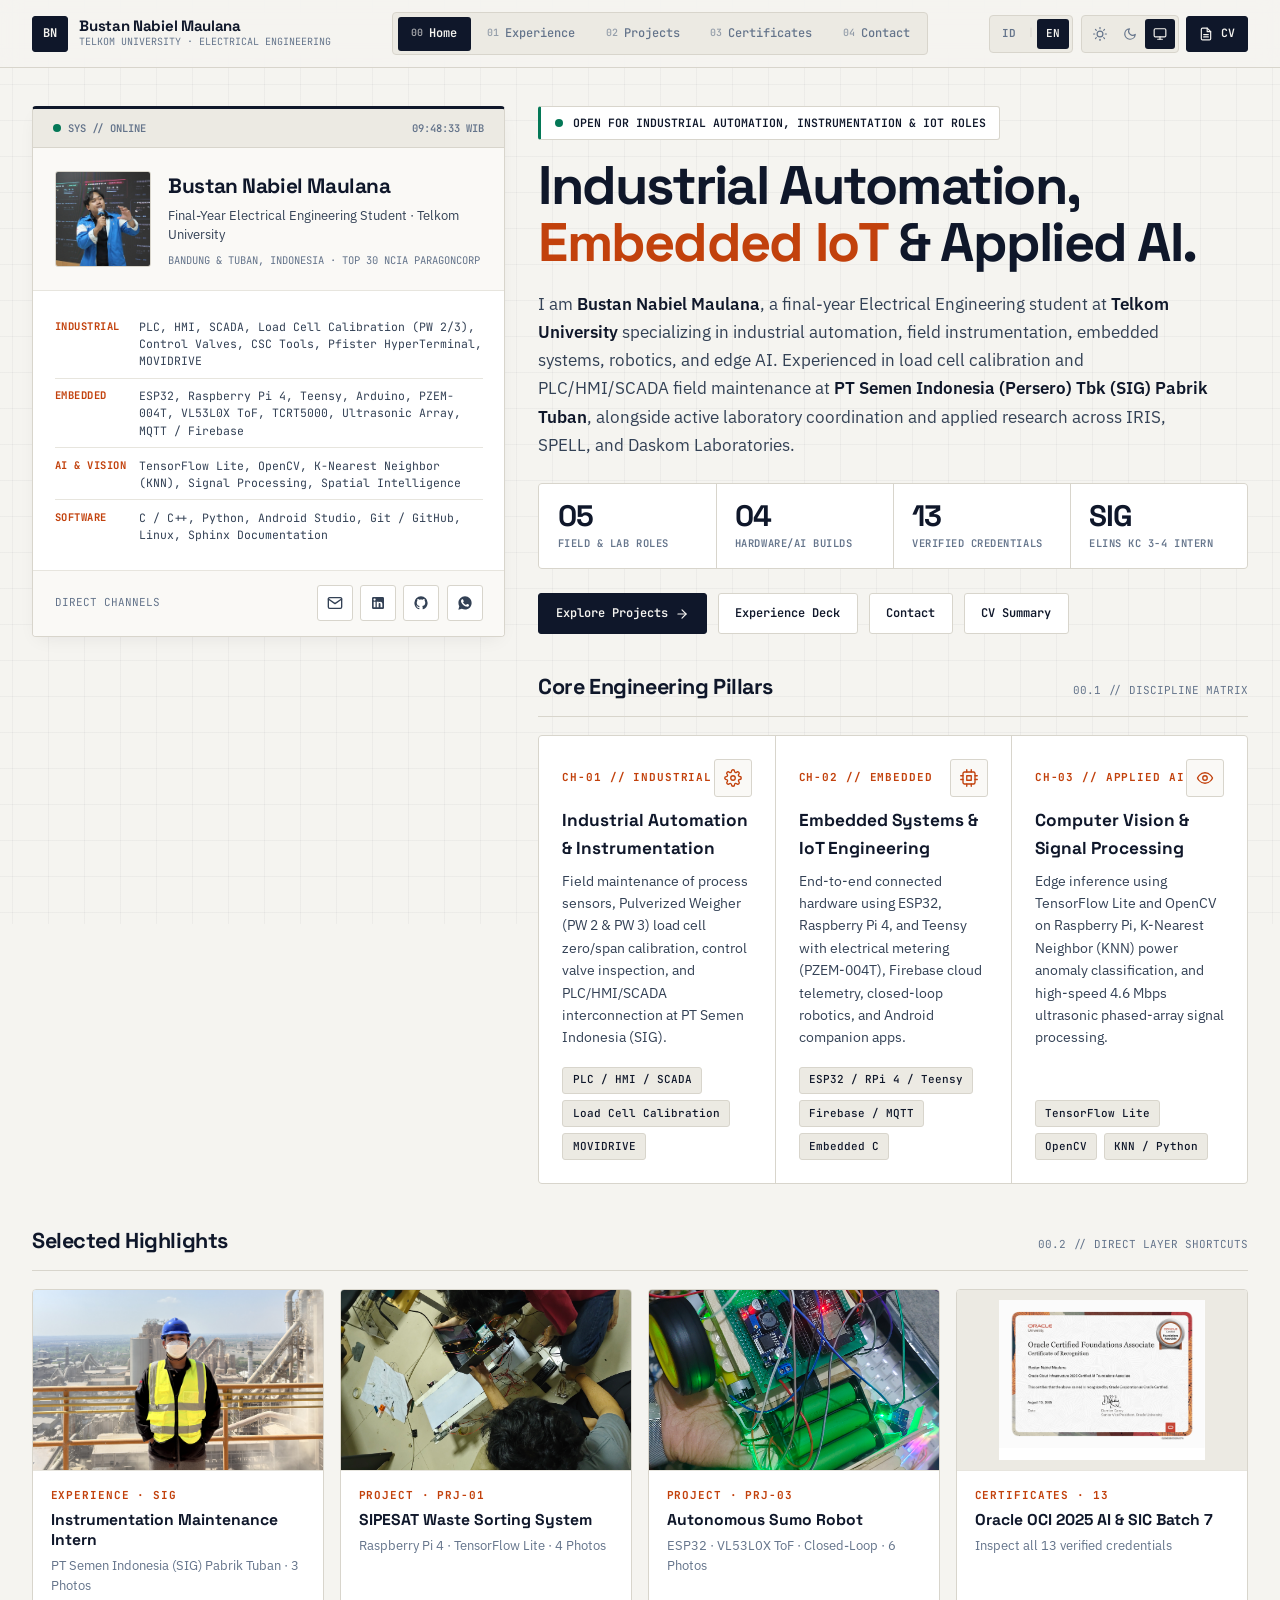
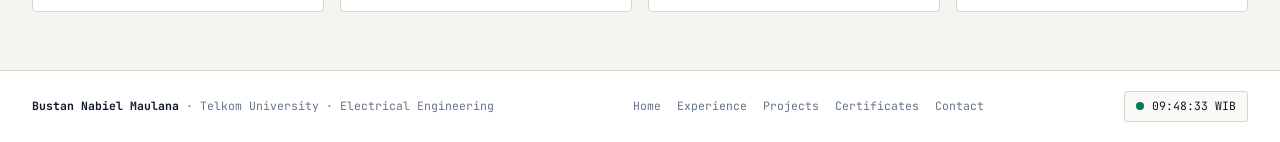
==== commit 1803e3ec: "Upgrade to full-width responsive layout and tactile motion interactions" ====
--- a/index.html
+++ b/index.html
@@ -42,7 +42,10 @@
 </head>
 
 <body>
-  <!-- ================= PERSISTENT HEADER BAR ================= -->
+  <!-- Subtle GPU-Composited Technical Drafting Grid -->
+  <div id="tech-grid-bg" class="tech-grid-bg" aria-hidden="true"></div>
+
+  <!-- ================= PERSISTENT FULL-WIDTH HEADER ================= -->
   <header class="site-header">
     <div class="container header-inner">
       <a href="#home" data-nav-view="home" class="brand" aria-label="Bustan Nabiel Maulana Home">
@@ -54,7 +57,8 @@
       </a>
 
       <nav aria-label="Primary Navigation">
-        <ul class="nav-shell">
+        <ul id="desktop-nav-shell" class="nav-shell">
+          <span id="nav-slider" class="nav-slider" aria-hidden="true"></span>
           <li><a href="#home" data-nav-view="home" class="nav-item active" aria-current="page"><span class="nav-num">00</span><span data-i18n="nav.home">Home</span></a></li>
           <li><a href="#experience" data-nav-view="experience" class="nav-item"><span class="nav-num">01</span><span data-i18n="nav.experience">Experience</span></a></li>
           <li><a href="#projects" data-nav-view="projects" class="nav-item"><span class="nav-num">02</span><span data-i18n="nav.projects">Projects</span></a></li>
@@ -116,7 +120,7 @@
     </div>
   </header>
 
-  <!-- Mobile Navigation Drawer -->
+  <!-- Mobile / Tablet Navigation Drawer -->
   <div id="mobile-drawer" class="mobile-drawer" aria-label="Mobile Navigation">
     <ul class="mobile-nav-list">
       <li><a href="#home" data-nav-view="home" class="mobile-nav-link active"><span data-i18n="nav.home">Home</span><span class="mono">00</span></a></li>
@@ -152,193 +156,205 @@
     </div>
   </div>
 
-  <!-- ================= MULTI-LAYER MAIN STAGE ================= -->
+  <!-- ================= MULTI-LAYER MAIN STAGE (FULL-WIDTH 1600px) ================= -->
   <main class="main-stage">
     <div class="container">
 
       <!-- ===============================================================
-           LAYER 00: HOME
+           LAYER 00: HOME (ASYMMETRIC 40/60 SPLIT + BENTO OVERVIEW)
            =============================================================== -->
       <section id="view-home" class="view-layer active" aria-label="Home Overview">
-        <div class="hero-grid">
-          <!-- Left: Editorial Engineering Narrative -->
-          <div>
-            <div class="status-pill">
-              <span class="status-dot" aria-hidden="true"></span>
-              <span data-i18n="home.status">OPEN FOR INDUSTRIAL AUTOMATION, INSTRUMENTATION &amp; IOT ROLES</span>
-            </div>
-
-            <h1 class="hero-headline">
-              <span data-i18n="home.headline.pre">Industrial Automation, </span><span class="accent" data-i18n="home.headline.accent">Embedded IoT</span><span data-i18n="home.headline.post"> &amp; Applied AI.</span>
-            </h1>
-
-            <p class="hero-bio" data-i18n-html="home.bio.html">
-              I am <strong>Bustan Nabiel Maulana</strong>, a final-year Electrical Engineering student at
-              <strong>Telkom University</strong> specializing in industrial automation, field instrumentation, embedded
-              systems, robotics, and edge AI. Experienced in load cell calibration and PLC/HMI/SCADA field maintenance
-              at <strong>PT Semen Indonesia (Persero) Tbk (SIG) Pabrik Tuban</strong>, alongside active laboratory
-              coordination and applied research across IRIS, SPELL, and Daskom Laboratories.
-            </p>
-
-            <div class="kpi-strip" aria-label="Portfolio Metrics">
-              <a href="#experience" data-nav-view="experience" class="kpi-cell">
-                <span class="kpi-num">05</span>
-                <span class="kpi-label" data-i18n="home.kpi.exp">Field &amp; Lab Roles</span>
-              </a>
-              <a href="#projects" data-nav-view="projects" class="kpi-cell">
-                <span class="kpi-num">04</span>
-                <span class="kpi-label" data-i18n="home.kpi.prj">Hardware/AI Builds</span>
-              </a>
-              <a href="#certificates" data-nav-view="certificates" class="kpi-cell">
-                <span class="kpi-num">13</span>
-                <span class="kpi-label" data-i18n="home.kpi.cert">Verified Credentials</span>
-              </a>
-              <a href="#experience" data-jump-view="experience" data-jump-id="exp-sig" class="kpi-cell">
-                <span class="kpi-num">SIG</span>
-                <span class="kpi-label" data-i18n="home.kpi.sig">ELINS KC 3-4 Intern</span>
-              </a>
-            </div>
-
-            <div class="hero-actions">
-              <a href="#projects" data-nav-view="projects" class="btn btn-primary">
-                <span data-i18n="home.cta.projects">Explore Projects</span>
-                <svg width="14" height="14" viewBox="0 0 24 24" fill="none" stroke="currentColor" stroke-width="2" stroke-linecap="round" stroke-linejoin="round" aria-hidden="true"><line x1="5" y1="12" x2="19" y2="12"></line><polyline points="12 5 19 12 12 19"></polyline></svg>
-              </a>
-              <a href="#experience" data-nav-view="experience" class="btn btn-secondary" data-i18n="home.cta.experience">Experience Deck</a>
-              <a href="#contact" data-nav-view="contact" class="btn btn-secondary" data-i18n="home.cta.contact">Contact</a>
-              <button type="button" class="btn btn-secondary" data-open-cv data-i18n="home.cta.cv">CV Summary</button>
+        <div class="home-split">
+          <!-- Left Sticky 40% Column: Engineer Identification Dossier -->
+          <aside class="dossier-col stagger-item" style="--stagger-i:0" aria-label="Engineer Profile Dossier">
+            <div class="dossier-card interactive-card">
+              <div class="dossier-telemetry">
+                <span style="display:inline-flex; align-items:center; gap:0.45rem;">
+                  <span class="status-dot" aria-hidden="true"></span>
+                  <span>SYS // ONLINE</span>
+                </span>
+                <span data-wib-clock>00:00:00 WIB</span>
+              </div>
+
+              <div class="dossier-head">
+                <div class="portrait-box">
+                  <img src="images/profile/foto_profil.jpg" alt="Portrait of Bustan Nabiel Maulana" />
+                </div>
+                <div class="dossier-identity">
+                  <h2>Bustan Nabiel Maulana</h2>
+                  <p class="dossier-title" data-i18n="dossier.title">Final-Year Electrical Engineering Student · Telkom University</p>
+                  <div class="dossier-meta" data-i18n="dossier.meta">BANDUNG &amp; TUBAN, INDONESIA · TOP 30 NCIA PARAGONCORP</div>
+                </div>
+              </div>
+
+              <div class="dossier-body">
+                <table class="spec-table" aria-label="Technical Competencies">
+                  <tbody>
+                    <tr>
+                      <th data-i18n="dossier.th.industrial">Industrial</th>
+                      <td>PLC, HMI, SCADA, Load Cell Calibration (PW 2/3), Control Valves, CSC Tools, Pfister HyperTerminal, MOVIDRIVE</td>
+                    </tr>
+                    <tr>
+                      <th data-i18n="dossier.th.embedded">Embedded</th>
+                      <td>ESP32, Raspberry Pi 4, Teensy, Arduino, PZEM-004T, VL53L0X ToF, TCRT5000, Ultrasonic Array, MQTT / Firebase</td>
+                    </tr>
+                    <tr>
+                      <th data-i18n="dossier.th.ai">AI &amp; Vision</th>
+                      <td>TensorFlow Lite, OpenCV, K-Nearest Neighbor (KNN), Signal Processing, Spatial Intelligence</td>
+                    </tr>
+                    <tr>
+                      <th data-i18n="dossier.th.software">Software</th>
+                      <td>C / C++, Python, Android Studio, Git / GitHub, Linux, Sphinx Documentation</td>
+                    </tr>
+                  </tbody>
+                </table>
+              </div>
+
+              <div class="dossier-foot">
+                <span class="mono" style="font-size:11px; color:var(--ink-muted);" data-i18n="dossier.channels">DIRECT CHANNELS</span>
+                <div class="social-icon-row">
+                  <a class="icon-chip" href="mailto:bustanmaulana50@gmail.com" aria-label="Email Bustan" title="bustanmaulana50@gmail.com">
+                    <svg width="16" height="16" viewBox="0 0 24 24" fill="none" stroke="currentColor" stroke-width="2" stroke-linecap="round" stroke-linejoin="round" aria-hidden="true"><path d="M4 4h16c1.1 0 2 .9 2 2v12c0 1.1-.9 2-2 2H4c-1.1 0-2-.9-2-2V6c0-1.1.9-2 2-2z"></path><polyline points="22,6 12,13 2,6"></polyline></svg>
+                  </a>
+                  <a class="icon-chip" href="https://linkedin.com/in/bustannabiel" target="_blank" rel="noopener noreferrer" aria-label="LinkedIn" title="LinkedIn">
+                    <svg width="16" height="16" viewBox="0 0 24 24" fill="currentColor" aria-hidden="true"><path d="M19 3a2 2 0 0 1 2 2v14a2 2 0 0 1-2 2H5a2 2 0 0 1-2-2V5a2 2 0 0 1 2-2h14m-.5 15.5v-5.3a3.26 3.26 0 0 0-3.26-3.26c-.85 0-1.84.52-2.28 1.3v-1.11h-2.79v8.37h2.79v-4.93c0-.77.62-1.4 1.39-1.4a1.4 1.4 0 0 1 1.4 1.4v4.93h2.75M6.88 8.56a1.68 1.68 0 0 0 1.68-1.68c0-.93-.75-1.69-1.68-1.69a1.69 1.69 0 0 0-1.69 1.69c0 .93.76 1.68 1.69 1.68m1.39 9.94v-8.37H5.5v8.37h2.77z"></path></svg>
+                  </a>
+                  <a class="icon-chip" href="https://github.com/bustanmln" target="_blank" rel="noopener noreferrer" aria-label="GitHub" title="GitHub">
+                    <svg width="16" height="16" viewBox="0 0 24 24" fill="currentColor" aria-hidden="true"><path d="M12 2A10 10 0 0 0 2 12c0 4.42 2.87 8.17 6.84 9.5.5.08.66-.23.66-.5v-1.69c-2.77.6-3.36-1.34-3.36-1.34-.46-1.16-1.11-1.47-1.11-1.47-.91-.62.07-.6.07-.6 1 .07 1.53 1.03 1.53 1.03.87 1.52 2.34 1.07 2.91.83.09-.65.35-1.09.63-1.34-2.22-.25-4.55-1.11-4.55-4.92 0-1.11.38-2 1.03-2.71-.1-.25-.45-1.29.1-2.64 0 0 .84-.27 2.75 1.02.79-.22 1.65-.33 2.5-.33.85 0 1.71.11 2.5.33 1.91-1.29 2.75-1.02 2.75-1.02.55 1.35.2 2.39.1 2.64.65.71 1.03 1.6 1.03 2.71 0 3.82-2.34 4.66-4.57 4.91.36.31.69.92.69 1.85V21c0 .27.16.59.67.5C19.14 20.16 22 16.42 22 12A10 10 0 0 0 12 2z"></path></svg>
+                  </a>
+                  <a class="icon-chip" href="https://wa.me/6281216919968" target="_blank" rel="noopener noreferrer" aria-label="WhatsApp" title="WhatsApp">
+                    <svg width="16" height="16" viewBox="0 0 24 24" fill="currentColor" aria-hidden="true"><path d="M12.04 2C6.58 2 2.13 6.45 2.13 11.91c0 1.75.46 3.45 1.32 4.95L2.05 22l5.25-1.38c1.45.79 3.08 1.21 4.74 1.21 5.46 0 9.91-4.45 9.91-9.91C21.95 6.45 17.5 2 12.04 2m5.82 14.12c-.25.7-1.45 1.34-2 1.42-.51.08-1.15.11-1.86-.12-.43-.14-.98-.32-1.69-.63-2.98-1.29-4.92-4.3-5.07-4.5-.15-.2-1.21-1.61-1.21-3.07s.77-2.18 1.04-2.48c.27-.3.59-.37.79-.37.2 0 .4 0 .57.01.18.01.43-.07.67.51.25.6.85 2.07.92 2.22.07.15.12.32.02.52-.1.2-.15.32-.3.5-.15.17-.31.38-.45.51-.15.15-.3.31-.13.61.17.3.77 1.27 1.65 2.05 1.13 1.01 2.09 1.32 2.39 1.47.3.15.47.12.64-.07.17-.2.74-.86.94-1.16.2-.3.4-.25.67-.15.27.1 1.73.82 2.03.97.3.15.5.22.57.35.07.12.07.72-.18 1.42z"></path></svg>
+                  </a>
+                </div>
+              </div>
+            </div>
+          </aside>
+
+          <!-- Right Expansive 60% Column: Left-Aligned Hero Narrative + KPI + Pillars -->
+          <div class="home-main-col">
+            <div class="stagger-item" style="--stagger-i:1">
+              <div class="status-pill">
+                <span class="status-dot" aria-hidden="true"></span>
+                <span data-i18n="home.status">OPEN FOR INDUSTRIAL AUTOMATION, INSTRUMENTATION &amp; IOT ROLES</span>
+              </div>
+
+              <h1 class="hero-headline">
+                <span data-i18n="home.headline.pre">Industrial Automation, </span><span class="accent" data-i18n="home.headline.accent">Embedded IoT</span><span data-i18n="home.headline.post"> &amp; Applied AI.</span>
+              </h1>
+
+              <p class="hero-bio" data-i18n-html="home.bio.html">
+                I am <strong>Bustan Nabiel Maulana</strong>, a final-year Electrical Engineering student at
+                <strong>Telkom University</strong> specializing in industrial automation, field instrumentation, embedded
+                systems, robotics, and edge AI. Experienced in load cell calibration and PLC/HMI/SCADA field maintenance
+                at <strong>PT Semen Indonesia (Persero) Tbk (SIG) Pabrik Tuban</strong>, alongside active laboratory
+                coordination and applied research across IRIS, SPELL, and Daskom Laboratories.
+              </p>
+
+              <div class="kpi-strip" aria-label="Portfolio Metrics">
+                <a href="#experience" data-nav-view="experience" class="kpi-cell">
+                  <span class="kpi-num">05</span>
+                  <span class="kpi-label" data-i18n="home.kpi.exp">Field &amp; Lab Roles</span>
+                </a>
+                <a href="#projects" data-nav-view="projects" class="kpi-cell">
+                  <span class="kpi-num">04</span>
+                  <span class="kpi-label" data-i18n="home.kpi.prj">Hardware/AI Builds</span>
+                </a>
+                <a href="#certificates" data-nav-view="certificates" class="kpi-cell">
+                  <span class="kpi-num">13</span>
+                  <span class="kpi-label" data-i18n="home.kpi.cert">Verified Credentials</span>
+                </a>
+                <a href="#experience" data-jump-view="experience" data-jump-id="exp-sig" class="kpi-cell">
+                  <span class="kpi-num">SIG</span>
+                  <span class="kpi-label" data-i18n="home.kpi.sig">ELINS KC 3-4 Intern</span>
+                </a>
+              </div>
+
+              <div class="hero-actions">
+                <a href="#projects" data-nav-view="projects" class="btn btn-primary">
+                  <span data-i18n="home.cta.projects">Explore Projects</span>
+                  <svg width="14" height="14" viewBox="0 0 24 24" fill="none" stroke="currentColor" stroke-width="2" stroke-linecap="round" stroke-linejoin="round" aria-hidden="true"><line x1="5" y1="12" x2="19" y2="12"></line><polyline points="12 5 19 12 12 19"></polyline></svg>
+                </a>
+                <a href="#experience" data-nav-view="experience" class="btn btn-secondary" data-i18n="home.cta.experience">Experience Deck</a>
+                <a href="#contact" data-nav-view="contact" class="btn btn-secondary" data-i18n="home.cta.contact">Contact</a>
+                <button type="button" class="btn btn-secondary" data-open-cv data-i18n="home.cta.cv">CV Summary</button>
+              </div>
+            </div>
+
+            <!-- 00.1 Core Competency Pillars -->
+            <div class="stagger-item" style="--stagger-i:2">
+              <div class="subblock-head">
+                <h2 class="subblock-title" data-i18n="pillars.title">Core Engineering Pillars</h2>
+                <span class="mono" style="font-size:11px; color:var(--ink-muted);" data-i18n="pillars.code">00.1 // DISCIPLINE MATRIX</span>
+              </div>
+
+              <div class="pillars-grid">
+                <div class="pillar-card interactive-card">
+                  <div>
+                    <div class="pillar-head">
+                      <span class="eyebrow" data-i18n="pillars.c1.eyebrow">CH-01 // INDUSTRIAL</span>
+                      <span class="pillar-icon" aria-hidden="true">
+                        <svg width="18" height="18" viewBox="0 0 24 24" fill="none" stroke="currentColor" stroke-width="1.8" stroke-linecap="round" stroke-linejoin="round"><circle cx="12" cy="12" r="3"></circle><path d="M19.4 15a1.65 1.65 0 0 0 .33 1.82l.06.06a2 2 0 1 1-2.83 2.83l-.06-.06a1.65 1.65 0 0 0-1.82-.33 1.65 1.65 0 0 0-1 1.51V21a2 2 0 0 1-4 0v-.09A1.65 1.65 0 0 0 9 19.4a1.65 1.65 0 0 0-1.82.33l-.06.06a2 2 0 1 1-2.83-2.83l.06-.06a1.65 1.65 0 0 0 .33-1.82 1.65 1.65 0 0 0-1.51-1H3a2 2 0 0 1 0-4h.09A1.65 1.65 0 0 0 4.6 9a1.65 1.65 0 0 0-.33-1.82l-.06-.06a2 2 0 1 1 2.83-2.83l.06.06a1.65 1.65 0 0 0 1.82.33H9a1.65 1.65 0 0 0 1-1.51V3a2 2 0 0 1 4 0v.09a1.65 1.65 0 0 0 1 1.51 1.65 1.65 0 0 0 1.82-.33l.06-.06a2 2 0 1 1 2.83 2.83l-.06.06a1.65 1.65 0 0 0-.33 1.82V9a1.65 1.65 0 0 0 1.51 1H21a2 2 0 0 1 0 4h-.09a1.65 1.65 0 0 0-1.51 1z"></path></svg>
+                      </span>
+                    </div>
+                    <h3 data-i18n="pillars.c1.title">Industrial Automation &amp; Instrumentation</h3>
+                    <p data-i18n="pillars.c1.desc">Field maintenance of process sensors, Pulverized Weigher (PW 2 &amp; PW 3) load cell zero/span calibration, control valve inspection, and PLC/HMI/SCADA interconnection at PT Semen Indonesia (SIG).</p>
+                  </div>
+                  <div class="tag-list">
+                    <span class="tag">PLC / HMI / SCADA</span>
+                    <span class="tag">Load Cell Calibration</span>
+                    <span class="tag">MOVIDRIVE</span>
+                  </div>
+                </div>
+
+                <div class="pillar-card interactive-card">
+                  <div>
+                    <div class="pillar-head">
+                      <span class="eyebrow" data-i18n="pillars.c2.eyebrow">CH-02 // EMBEDDED</span>
+                      <span class="pillar-icon" aria-hidden="true">
+                        <svg width="18" height="18" viewBox="0 0 24 24" fill="none" stroke="currentColor" stroke-width="1.8" stroke-linecap="round" stroke-linejoin="round"><rect x="4" y="4" width="16" height="16" rx="2" ry="2"></rect><rect x="9" y="9" width="6" height="6"></rect><line x1="9" y1="1" x2="9" y2="4"></line><line x1="15" y1="1" x2="15" y2="4"></line><line x1="9" y1="20" x2="9" y2="23"></line><line x1="15" y1="20" x2="15" y2="23"></line><line x1="20" y1="9" x2="23" y2="9"></line><line x1="20" y1="14" x2="23" y2="14"></line><line x1="1" y1="9" x2="4" y2="9"></line><line x1="1" y1="14" x2="4" y2="14"></line></svg>
+                      </span>
+                    </div>
+                    <h3 data-i18n="pillars.c2.title">Embedded Systems &amp; IoT Engineering</h3>
+                    <p data-i18n="pillars.c2.desc">End-to-end connected hardware using ESP32, Raspberry Pi 4, and Teensy with electrical metering (PZEM-004T), Firebase cloud telemetry, closed-loop robotics, and Android companion apps.</p>
+                  </div>
+                  <div class="tag-list">
+                    <span class="tag">ESP32 / RPi 4 / Teensy</span>
+                    <span class="tag">Firebase / MQTT</span>
+                    <span class="tag">Embedded C</span>
+                  </div>
+                </div>
+
+                <div class="pillar-card interactive-card">
+                  <div>
+                    <div class="pillar-head">
+                      <span class="eyebrow" data-i18n="pillars.c3.eyebrow">CH-03 // APPLIED AI</span>
+                      <span class="pillar-icon" aria-hidden="true">
+                        <svg width="18" height="18" viewBox="0 0 24 24" fill="none" stroke="currentColor" stroke-width="1.8" stroke-linecap="round" stroke-linejoin="round"><path d="M2 12s3-7 10-7 10 7 10 7-3 7-10 7-10-7-10-7Z"></path><circle cx="12" cy="12" r="3"></circle></svg>
+                      </span>
+                    </div>
+                    <h3 data-i18n="pillars.c3.title">Computer Vision &amp; Signal Processing</h3>
+                    <p data-i18n="pillars.c3.desc">Edge inference using TensorFlow Lite and OpenCV on Raspberry Pi, K-Nearest Neighbor (KNN) power anomaly classification, and high-speed 4.6 Mbps ultrasonic phased-array signal processing.</p>
+                  </div>
+                  <div class="tag-list">
+                    <span class="tag">TensorFlow Lite</span>
+                    <span class="tag">OpenCV</span>
+                    <span class="tag">KNN / Python</span>
+                  </div>
+                </div>
+              </div>
             </div>
           </div>
-
-          <!-- Right: Engineer Identification Dossier -->
-          <aside class="dossier-card" aria-label="Engineer Profile Dossier">
-            <div class="dossier-head">
-              <div class="portrait-box">
-                <img src="images/profile/foto_profil.jpg" alt="Portrait of Bustan Nabiel Maulana" />
-              </div>
-              <div class="dossier-identity">
-                <h2>Bustan Nabiel Maulana</h2>
-                <p class="dossier-title" data-i18n="dossier.title">Final-Year Electrical Engineering Student · Telkom University</p>
-                <div class="dossier-meta" data-i18n="dossier.meta">BANDUNG &amp; TUBAN, INDONESIA · TOP 30 NCIA PARAGONCORP</div>
-              </div>
-            </div>
-
-            <div class="dossier-body">
-              <table class="spec-table" aria-label="Technical Competencies">
-                <tbody>
-                  <tr>
-                    <th data-i18n="dossier.th.industrial">Industrial</th>
-                    <td>PLC, HMI, SCADA, Load Cell Calibration (PW 2/3), Control Valves, CSC Tools, Pfister HyperTerminal, MOVIDRIVE</td>
-                  </tr>
-                  <tr>
-                    <th data-i18n="dossier.th.embedded">Embedded</th>
-                    <td>ESP32, Raspberry Pi 4, Teensy, Arduino, PZEM-004T, VL53L0X ToF, TCRT5000, Ultrasonic Array, MQTT / Firebase</td>
-                  </tr>
-                  <tr>
-                    <th data-i18n="dossier.th.ai">AI &amp; Vision</th>
-                    <td>TensorFlow Lite, OpenCV, K-Nearest Neighbor (KNN), Signal Processing, Spatial Intelligence</td>
-                  </tr>
-                  <tr>
-                    <th data-i18n="dossier.th.software">Software</th>
-                    <td>C / C++, Python, Android Studio, Git / GitHub, Linux, Sphinx Documentation</td>
-                  </tr>
-                </tbody>
-              </table>
-            </div>
-
-            <div class="dossier-foot">
-              <span class="mono" style="font-size:11px; color:var(--ink-muted);" data-i18n="dossier.channels">DIRECT CHANNELS</span>
-              <div class="social-icon-row">
-                <a class="icon-chip" href="mailto:bustanmaulana50@gmail.com" aria-label="Email Bustan" title="bustanmaulana50@gmail.com">
-                  <svg width="16" height="16" viewBox="0 0 24 24" fill="none" stroke="currentColor" stroke-width="2" stroke-linecap="round" stroke-linejoin="round" aria-hidden="true"><path d="M4 4h16c1.1 0 2 .9 2 2v12c0 1.1-.9 2-2 2H4c-1.1 0-2-.9-2-2V6c0-1.1.9-2 2-2z"></path><polyline points="22,6 12,13 2,6"></polyline></svg>
-                </a>
-                <a class="icon-chip" href="https://linkedin.com/in/bustannabiel" target="_blank" rel="noopener noreferrer" aria-label="LinkedIn" title="LinkedIn">
-                  <svg width="16" height="16" viewBox="0 0 24 24" fill="currentColor" aria-hidden="true"><path d="M19 3a2 2 0 0 1 2 2v14a2 2 0 0 1-2 2H5a2 2 0 0 1-2-2V5a2 2 0 0 1 2-2h14m-.5 15.5v-5.3a3.26 3.26 0 0 0-3.26-3.26c-.85 0-1.84.52-2.28 1.3v-1.11h-2.79v8.37h2.79v-4.93c0-.77.62-1.4 1.39-1.4a1.4 1.4 0 0 1 1.4 1.4v4.93h2.75M6.88 8.56a1.68 1.68 0 0 0 1.68-1.68c0-.93-.75-1.69-1.68-1.69a1.69 1.69 0 0 0-1.69 1.69c0 .93.76 1.68 1.69 1.68m1.39 9.94v-8.37H5.5v8.37h2.77z"></path></svg>
-                </a>
-                <a class="icon-chip" href="https://github.com/bustanmln" target="_blank" rel="noopener noreferrer" aria-label="GitHub" title="GitHub">
-                  <svg width="16" height="16" viewBox="0 0 24 24" fill="currentColor" aria-hidden="true"><path d="M12 2A10 10 0 0 0 2 12c0 4.42 2.87 8.17 6.84 9.5.5.08.66-.23.66-.5v-1.69c-2.77.6-3.36-1.34-3.36-1.34-.46-1.16-1.11-1.47-1.11-1.47-.91-.62.07-.6.07-.6 1 .07 1.53 1.03 1.53 1.03.87 1.52 2.34 1.07 2.91.83.09-.65.35-1.09.63-1.34-2.22-.25-4.55-1.11-4.55-4.92 0-1.11.38-2 1.03-2.71-.1-.25-.45-1.29.1-2.64 0 0 .84-.27 2.75 1.02.79-.22 1.65-.33 2.5-.33.85 0 1.71.11 2.5.33 1.91-1.29 2.75-1.02 2.75-1.02.55 1.35.2 2.39.1 2.64.65.71 1.03 1.6 1.03 2.71 0 3.82-2.34 4.66-4.57 4.91.36.31.69.92.69 1.85V21c0 .27.16.59.67.5C19.14 20.16 22 16.42 22 12A10 10 0 0 0 12 2z"></path></svg>
-                </a>
-                <a class="icon-chip" href="https://wa.me/6281216919968" target="_blank" rel="noopener noreferrer" aria-label="WhatsApp" title="WhatsApp">
-                  <svg width="16" height="16" viewBox="0 0 24 24" fill="currentColor" aria-hidden="true"><path d="M12.04 2C6.58 2 2.13 6.45 2.13 11.91c0 1.75.46 3.45 1.32 4.95L2.05 22l5.25-1.38c1.45.79 3.08 1.21 4.74 1.21 5.46 0 9.91-4.45 9.91-9.91C21.95 6.45 17.5 2 12.04 2m5.82 14.12c-.25.7-1.45 1.34-2 1.42-.51.08-1.15.11-1.86-.12-.43-.14-.98-.32-1.69-.63-2.98-1.29-4.92-4.3-5.07-4.5-.15-.2-1.21-1.61-1.21-3.07s.77-2.18 1.04-2.48c.27-.3.59-.37.79-.37.2 0 .4 0 .57.01.18.01.43-.07.67.51.25.6.85 2.07.92 2.22.07.15.12.32.02.52-.1.2-.15.32-.3.5-.15.17-.31.38-.45.51-.15.15-.3.31-.13.61.17.3.77 1.27 1.65 2.05 1.13 1.01 2.09 1.32 2.39 1.47.3.15.47.12.64-.07.17-.2.74-.86.94-1.16.2-.3.4-.25.67-.15.27.1 1.73.82 2.03.97.3.15.5.22.57.35.07.12.07.72-.18 1.42z"></path></svg>
-                </a>
-              </div>
-            </div>
-          </aside>
-        </div>
-
-        <!-- 00.1 Core Competency Pillars -->
-        <div class="home-subblock">
-          <div class="subblock-head">
-            <h2 class="subblock-title" data-i18n="pillars.title">Core Engineering Pillars</h2>
-            <span class="mono" style="font-size:11px; color:var(--ink-muted);" data-i18n="pillars.code">00.1 // DISCIPLINE MATRIX</span>
-          </div>
-
-          <div class="pillars-grid">
-            <div class="pillar-card">
-              <div>
-                <div class="pillar-head">
-                  <span class="eyebrow" data-i18n="pillars.c1.eyebrow">CH-01 // INDUSTRIAL</span>
-                  <span class="pillar-icon" aria-hidden="true">
-                    <svg width="18" height="18" viewBox="0 0 24 24" fill="none" stroke="currentColor" stroke-width="1.8" stroke-linecap="round" stroke-linejoin="round"><circle cx="12" cy="12" r="3"></circle><path d="M19.4 15a1.65 1.65 0 0 0 .33 1.82l.06.06a2 2 0 1 1-2.83 2.83l-.06-.06a1.65 1.65 0 0 0-1.82-.33 1.65 1.65 0 0 0-1 1.51V21a2 2 0 0 1-4 0v-.09A1.65 1.65 0 0 0 9 19.4a1.65 1.65 0 0 0-1.82.33l-.06.06a2 2 0 1 1-2.83-2.83l.06-.06a1.65 1.65 0 0 0 .33-1.82 1.65 1.65 0 0 0-1.51-1H3a2 2 0 0 1 0-4h.09A1.65 1.65 0 0 0 4.6 9a1.65 1.65 0 0 0-.33-1.82l-.06-.06a2 2 0 1 1 2.83-2.83l.06.06a1.65 1.65 0 0 0 1.82.33H9a1.65 1.65 0 0 0 1-1.51V3a2 2 0 0 1 4 0v.09a1.65 1.65 0 0 0 1 1.51 1.65 1.65 0 0 0 1.82-.33l.06-.06a2 2 0 1 1 2.83 2.83l-.06.06a1.65 1.65 0 0 0-.33 1.82V9a1.65 1.65 0 0 0 1.51 1H21a2 2 0 0 1 0 4h-.09a1.65 1.65 0 0 0-1.51 1z"></path></svg>
-                  </span>
-                </div>
-                <h3 data-i18n="pillars.c1.title">Industrial Automation &amp; Instrumentation</h3>
-                <p data-i18n="pillars.c1.desc">Field maintenance of process sensors, Pulverized Weigher (PW 2 &amp; PW 3) load cell zero/span calibration, control valve inspection, and PLC/HMI/SCADA interconnection at PT Semen Indonesia (SIG).</p>
-              </div>
-              <div class="tag-list">
-                <span class="tag">PLC / HMI / SCADA</span>
-                <span class="tag">Load Cell Calibration</span>
-                <span class="tag">MOVIDRIVE</span>
-              </div>
-            </div>
-
-            <div class="pillar-card">
-              <div>
-                <div class="pillar-head">
-                  <span class="eyebrow" data-i18n="pillars.c2.eyebrow">CH-02 // EMBEDDED</span>
-                  <span class="pillar-icon" aria-hidden="true">
-                    <svg width="18" height="18" viewBox="0 0 24 24" fill="none" stroke="currentColor" stroke-width="1.8" stroke-linecap="round" stroke-linejoin="round"><rect x="4" y="4" width="16" height="16" rx="2" ry="2"></rect><rect x="9" y="9" width="6" height="6"></rect><line x1="9" y1="1" x2="9" y2="4"></line><line x1="15" y1="1" x2="15" y2="4"></line><line x1="9" y1="20" x2="9" y2="23"></line><line x1="15" y1="20" x2="15" y2="23"></line><line x1="20" y1="9" x2="23" y2="9"></line><line x1="20" y1="14" x2="23" y2="14"></line><line x1="1" y1="9" x2="4" y2="9"></line><line x1="1" y1="14" x2="4" y2="14"></line></svg>
-                  </span>
-                </div>
-                <h3 data-i18n="pillars.c2.title">Embedded Systems &amp; IoT Engineering</h3>
-                <p data-i18n="pillars.c2.desc">End-to-end connected hardware using ESP32, Raspberry Pi 4, and Teensy with electrical metering (PZEM-004T), Firebase cloud telemetry, closed-loop robotics, and Android companion apps.</p>
-              </div>
-              <div class="tag-list">
-                <span class="tag">ESP32 / RPi 4 / Teensy</span>
-                <span class="tag">Firebase / MQTT</span>
-                <span class="tag">Embedded C</span>
-              </div>
-            </div>
-
-            <div class="pillar-card">
-              <div>
-                <div class="pillar-head">
-                  <span class="eyebrow" data-i18n="pillars.c3.eyebrow">CH-03 // APPLIED AI</span>
-                  <span class="pillar-icon" aria-hidden="true">
-                    <svg width="18" height="18" viewBox="0 0 24 24" fill="none" stroke="currentColor" stroke-width="1.8" stroke-linecap="round" stroke-linejoin="round"><path d="M2 12s3-7 10-7 10 7 10 7-3 7-10 7-10-7-10-7Z"></path><circle cx="12" cy="12" r="3"></circle></svg>
-                  </span>
-                </div>
-                <h3 data-i18n="pillars.c3.title">Computer Vision &amp; Signal Processing</h3>
-                <p data-i18n="pillars.c3.desc">Edge inference using TensorFlow Lite and OpenCV on Raspberry Pi, K-Nearest Neighbor (KNN) power anomaly classification, and high-speed 4.6 Mbps ultrasonic phased-array signal processing.</p>
-              </div>
-              <div class="tag-list">
-                <span class="tag">TensorFlow Lite</span>
-                <span class="tag">OpenCV</span>
-                <span class="tag">KNN / Python</span>
-              </div>
-            </div>
-          </div>
-        </div>
-
-        <!-- 00.2 Quick Visual Index into Layers -->
-        <div class="home-subblock">
+        </div>
+
+        <!-- 00.2 Full-Width Selected Visual Highlights -->
+        <div class="home-subblock stagger-item" style="--stagger-i:3">
           <div class="subblock-head">
             <h2 class="subblock-title" data-i18n="highlights.title">Selected Highlights</h2>
             <span class="mono" style="font-size:11px; color:var(--ink-muted);" data-i18n="highlights.code">00.2 // DIRECT LAYER SHORTCUTS</span>
           </div>
 
           <div class="highlights-grid">
-            <button type="button" class="highlight-card" data-jump-view="experience" data-jump-id="exp-sig">
+            <button type="button" class="highlight-card interactive-card" data-jump-view="experience" data-jump-id="exp-sig">
               <div class="highlight-thumb">
                 <img src="images/experience/Instrumentation%20Maintenance%20Intern/Semen1.JPG" alt="PT Semen Indonesia Internship" loading="lazy" />
               </div>
@@ -349,7 +365,7 @@
               </div>
             </button>
 
-            <button type="button" class="highlight-card" data-jump-view="projects" data-jump-id="prj-sipesat">
+            <button type="button" class="highlight-card interactive-card" data-jump-view="projects" data-jump-id="prj-sipesat">
               <div class="highlight-thumb">
                 <img src="images/projects/SIPESAT%20%E2%80%93%20Sistem%20Pemilah%20Sampah%20Terpadu/IMG_20261120_103621.jpg" alt="SIPESAT Waste Sorting System" loading="lazy" />
               </div>
@@ -360,7 +376,7 @@
               </div>
             </button>
 
-            <button type="button" class="highlight-card" data-jump-view="projects" data-jump-id="prj-sumo">
+            <button type="button" class="highlight-card interactive-card" data-jump-view="projects" data-jump-id="prj-sumo">
               <div class="highlight-thumb">
                 <img src="images/projects/Autonomous%20Sumo%20Robot%20Navigation%20System/sumo.jpg" alt="Autonomous Sumo Robot" loading="lazy" />
               </div>
@@ -371,7 +387,7 @@
               </div>
             </button>
 
-            <button type="button" class="highlight-card" data-jump-view="certificates">
+            <button type="button" class="highlight-card interactive-card" data-jump-view="certificates">
               <div class="highlight-thumb contain-img">
                 <img src="images/certificates/oracle_ai_foundations.png" alt="Oracle OCI 2025 Certified AI Foundations Associate" loading="lazy" />
               </div>
@@ -386,10 +402,10 @@
       </section>
 
       <!-- ===============================================================
-           LAYER 01: EXPERIENCE (INTERACTIVE MASTER-DETAIL DECK)
+           LAYER 01: EXPERIENCE (FULL-WIDTH MASTER-DETAIL SPLIT)
            =============================================================== -->
       <section id="view-experience" class="view-layer" aria-label="Experience and Leadership">
-        <div class="layer-header">
+        <div class="layer-header stagger-item" style="--stagger-i:0">
           <div class="layer-header-row">
             <div>
               <span class="eyebrow" data-i18n="exp.eyebrow">01 // FIELD WORK, LABORATORIES &amp; LEADERSHIP</span>
@@ -408,17 +424,17 @@
           </div>
         </div>
 
-        <div class="split-grid">
+        <div class="split-grid stagger-item" style="--stagger-i:1">
           <div id="exp-directory" class="directory-list" aria-label="Experience Directory"></div>
           <div id="exp-detail" aria-live="polite"></div>
         </div>
       </section>
 
       <!-- ===============================================================
-           LAYER 02: PROJECTS (INTERACTIVE MASTER-DETAIL SHOWCASE)
+           LAYER 02: PROJECTS (FULL-WIDTH BENTO GRID + 2-COL BLUEPRINT)
            =============================================================== -->
       <section id="view-projects" class="view-layer" aria-label="Engineering Projects">
-        <div class="layer-header">
+        <div class="layer-header stagger-item" style="--stagger-i:0">
           <div class="layer-header-row">
             <div>
               <span class="eyebrow" data-i18n="prj.eyebrow">02 // HARDWARE, IOT, ROBOTICS &amp; AI BUILDS</span>
@@ -436,17 +452,23 @@
           </div>
         </div>
 
-        <div class="split-grid">
-          <div id="prj-directory" class="directory-list" aria-label="Projects Directory"></div>
-          <div id="prj-detail" aria-live="polite"></div>
-        </div>
+        <!-- 4-Up Bento Project Grid -->
+        <div id="prj-bento" class="projects-bento-grid stagger-item" style="--stagger-i:1" aria-label="Projects Bento Grid"></div>
+
+        <div class="bento-hint-bar stagger-item" style="--stagger-i:2">
+          <span class="status-dot" aria-hidden="true"></span>
+          <span data-i18n="prj.bentoHint">Select any project card above to inspect its full engineering datasheet &amp; photo gallery below.</span>
+        </div>
+
+        <!-- Full-Width 2-Column Technical Blueprint -->
+        <div id="prj-detail" class="stagger-item" style="--stagger-i:2" aria-live="polite"></div>
       </section>
 
       <!-- ===============================================================
-           LAYER 03: CERTIFICATES (INTERACTIVE REGISTRY + NEXT/PREV LIGHTBOX)
+           LAYER 03: CERTIFICATES (FULL-WIDTH BENTO REGISTRY + LIGHTBOX)
            =============================================================== -->
       <section id="view-certificates" class="view-layer" aria-label="Official Certificates">
-        <div class="layer-header">
+        <div class="layer-header stagger-item" style="--stagger-i:0">
           <div class="layer-header-row">
             <div>
               <span class="eyebrow" data-i18n="cert.eyebrow">03 // VERIFIED CREDENTIALS REGISTRY</span>
@@ -465,14 +487,14 @@
           </div>
         </div>
 
-        <div id="certificates-grid" class="certs-grid"></div>
+        <div id="certificates-grid" class="certs-grid stagger-item" style="--stagger-i:1"></div>
       </section>
 
       <!-- ===============================================================
-           LAYER 04: CONTACT (OFFICIAL SVG ICONS & ACTIVE CHANNELS)
+           LAYER 04: CONTACT (FULL-WIDTH OFFICIAL SVG CHANNELS)
            =============================================================== -->
       <section id="view-contact" class="view-layer" aria-label="Contact Channels">
-        <div class="layer-header">
+        <div class="layer-header stagger-item" style="--stagger-i:0">
           <div>
             <span class="eyebrow" data-i18n="contact.eyebrow">04 // DIRECT ENGINEERING CHANNELS</span>
             <h2 class="layer-title" data-i18n="contact.title">Contact &amp; Collaboration</h2>
@@ -482,10 +504,10 @@
           </div>
         </div>
 
-        <div class="contact-layout">
+        <div class="contact-layout stagger-item" style="--stagger-i:1">
           <div class="contact-cards-grid">
             <!-- Email -->
-            <div class="contact-card">
+            <div class="contact-card interactive-card">
               <div class="contact-card-top">
                 <div>
                   <span class="contact-channel-name">Email</span>
@@ -512,7 +534,7 @@
             </div>
 
             <!-- LinkedIn -->
-            <div class="contact-card">
+            <div class="contact-card interactive-card">
               <div class="contact-card-top">
                 <div>
                   <span class="contact-channel-name">LinkedIn</span>
@@ -534,7 +556,7 @@
             </div>
 
             <!-- GitHub -->
-            <div class="contact-card">
+            <div class="contact-card interactive-card">
               <div class="contact-card-top">
                 <div>
                   <span class="contact-channel-name">GitHub</span>
@@ -556,7 +578,7 @@
             </div>
 
             <!-- WhatsApp -->
-            <div class="contact-card">
+            <div class="contact-card interactive-card">
               <div class="contact-card-top">
                 <div>
                   <span class="contact-channel-name">WhatsApp</span>
@@ -579,7 +601,7 @@
           </div>
 
           <!-- Availability & Dossier Panel -->
-          <aside class="availability-panel" aria-label="Availability Details">
+          <aside class="availability-panel interactive-card" aria-label="Availability Details">
             <div class="status-pill" style="align-self:flex-start;">
               <span class="status-dot" aria-hidden="true"></span>
               <span data-i18n="contact.avail.pill">AVAILABLE FOR OPPORTUNITIES</span>
@@ -623,6 +645,30 @@
     </div>
   </main>
 
+  <!-- ================= THUMB-FRIENDLY MOBILE BOTTOM NAV (< 768px) ================= -->
+  <nav class="mobile-bottom-nav" aria-label="Mobile Quick Navigation">
+    <a href="#home" data-nav-view="home" class="bottom-nav-item active" aria-current="page">
+      <svg width="18" height="18" viewBox="0 0 24 24" fill="none" stroke="currentColor" stroke-width="2" stroke-linecap="round" stroke-linejoin="round" aria-hidden="true"><path d="M3 9l9-7 9 7v11a2 2 0 0 1-2 2H5a2 2 0 0 1-2-2z"></path><polyline points="9 22 9 12 15 12 15 22"></polyline></svg>
+      <span data-i18n="nav.short.home">Home</span>
+    </a>
+    <a href="#experience" data-nav-view="experience" class="bottom-nav-item">
+      <svg width="18" height="18" viewBox="0 0 24 24" fill="none" stroke="currentColor" stroke-width="2" stroke-linecap="round" stroke-linejoin="round" aria-hidden="true"><rect x="2" y="7" width="20" height="14" rx="2" ry="2"></rect><path d="M16 21V5a2 2 0 0 0-2-2h-4a2 2 0 0 0-2 2v16"></path></svg>
+      <span data-i18n="nav.short.exp">Exp</span>
+    </a>
+    <a href="#projects" data-nav-view="projects" class="bottom-nav-item">
+      <svg width="18" height="18" viewBox="0 0 24 24" fill="none" stroke="currentColor" stroke-width="2" stroke-linecap="round" stroke-linejoin="round" aria-hidden="true"><rect x="4" y="4" width="16" height="16" rx="2"></rect><rect x="9" y="9" width="6" height="6"></rect></svg>
+      <span data-i18n="nav.short.prj">Projects</span>
+    </a>
+    <a href="#certificates" data-nav-view="certificates" class="bottom-nav-item">
+      <svg width="18" height="18" viewBox="0 0 24 24" fill="none" stroke="currentColor" stroke-width="2" stroke-linecap="round" stroke-linejoin="round" aria-hidden="true"><circle cx="12" cy="8" r="6"></circle><path d="M15.477 12.89L17 22l-5-3-5 3 1.523-9.11"></path></svg>
+      <span data-i18n="nav.short.cert">Certs</span>
+    </a>
+    <a href="#contact" data-nav-view="contact" class="bottom-nav-item">
+      <svg width="18" height="18" viewBox="0 0 24 24" fill="none" stroke="currentColor" stroke-width="2" stroke-linecap="round" stroke-linejoin="round" aria-hidden="true"><path d="M4 4h16c1.1 0 2 .9 2 2v12c0 1.1-.9 2-2 2H4c-1.1 0-2-.9-2-2V6c0-1.1.9-2 2-2z"></path><polyline points="22,6 12,13 2,6"></polyline></svg>
+      <span data-i18n="nav.short.contact">Contact</span>
+    </a>
+  </nav>
+
   <!-- ================= PERSISTENT MINIMAL FOOTER ================= -->
   <footer class="site-footer">
     <div class="container footer-inner">
--- a/css/style.css
+++ b/css/style.css
@@ -1,7 +1,10 @@
 /* ==========================================================================
-   Bustan Nabiel Maulana — Modern Technical / Editorial Multi-Layer Portfolio
-   Anti-AI Slop: Warm architectural paper, obsidian ink, industrial copper
-   accent, crisp 1px borders, tabular monospace metadata, zero neon gradients.
+   Bustan Nabiel Maulana — Full-Width Responsive Technical / Editorial Portfolio
+   - Fluid 100% -> 1600px architectural canvas (no narrow center column)
+   - Asymmetric 40/60 Home Split, Bento Projects & Certificates Grids
+   - 60fps Tactile Micro-Interactions: Sliding Nav Indicator, Staggered Reveal,
+     Cursor Spotlight, Smooth Image Zoom, Physical Press & Live Telemetry
+   - Full Mobile (<640), Tablet (640-1024), Laptop (1024-1440), Wide (>1440)
    ========================================================================== */
 
 :root {
@@ -20,17 +23,22 @@
   --accent-hover: #9a3412;
   --accent-soft: #fff7ed;
   --accent-border: #fdba74;
+  --spotlight-color: rgba(194, 65, 12, 0.085);
+  --spotlight-edge: rgba(194, 65, 12, 0.32);
   --status-ok: #047857;
-  --status-bg: #ecfdf5;
+  --status-ring: rgba(4, 120, 87, 0.35);
   --nav-bg: rgba(245, 244, 240, 0.92);
-  --grid-line: rgba(15, 23, 42, 0.032);
+  --grid-line: rgba(15, 23, 42, 0.036);
   --shadow-xs: 0 1px 2px rgba(15, 23, 42, 0.04);
-  --shadow-sm: 0 4px 14px -4px rgba(15, 23, 42, 0.07);
-  --shadow-md: 0 14px 32px -10px rgba(15, 23, 42, 0.14);
+  --shadow-sm: 0 6px 18px -6px rgba(15, 23, 42, 0.08);
+  --shadow-md: 0 18px 36px -12px rgba(15, 23, 42, 0.15);
+  --ease-out-expo: cubic-bezier(0.22, 1, 0.36, 1);
   --radius: 4px;
   --radius-sm: 3px;
   --nav-h: 68px;
-  --container-max: 1280px;
+  --bottom-nav-h: 64px;
+  --container-max: 1600px;
+  --gutter: clamp(1rem, 2.5vw, 2.5rem);
   --font-display: 'Space Grotesk', system-ui, -apple-system, sans-serif;
   --font-sans: 'IBM Plex Sans', system-ui, -apple-system, sans-serif;
   --font-mono: 'JetBrains Mono', ui-monospace, SFMono-Regular, Menlo, monospace;
@@ -50,15 +58,17 @@
   --border-strong: #e2e8f0;
   --accent: #f97316;
   --accent-hover: #fb923c;
-  --accent-soft: rgba(249, 115, 22, 0.12);
+  --accent-soft: rgba(249, 115, 22, 0.13);
   --accent-border: rgba(249, 115, 22, 0.45);
+  --spotlight-color: rgba(249, 115, 22, 0.11);
+  --spotlight-edge: rgba(249, 115, 22, 0.45);
   --status-ok: #10b981;
-  --status-bg: rgba(16, 185, 129, 0.12);
+  --status-ring: rgba(16, 185, 129, 0.38);
   --nav-bg: rgba(11, 14, 20, 0.92);
-  --grid-line: rgba(148, 163, 184, 0.04);
+  --grid-line: rgba(148, 163, 184, 0.045);
   --shadow-xs: 0 1px 2px rgba(0, 0, 0, 0.35);
-  --shadow-sm: 0 6px 18px -4px rgba(0, 0, 0, 0.45);
-  --shadow-md: 0 18px 36px -10px rgba(0, 0, 0, 0.65);
+  --shadow-sm: 0 8px 20px -6px rgba(0, 0, 0, 0.48);
+  --shadow-md: 0 20px 40px -12px rgba(0, 0, 0, 0.68);
 }
 
 *,
@@ -77,16 +87,35 @@
   display: flex;
   flex-direction: column;
   background-color: var(--bg);
+  color: var(--ink);
+  font-family: var(--font-sans);
+  font-size: clamp(14.5px, 0.2vw + 14px, 16px);
+  line-height: 1.62;
+  -webkit-font-smoothing: antialiased;
+  overflow-x: clip;
+  position: relative;
+}
+
+/* Subtle GPU-Composited Technical Drafting Grid with Gentle Desktop Parallax */
+.tech-grid-bg {
+  position: fixed;
+  inset: -24px;
+  z-index: 0;
+  pointer-events: none;
   background-image:
     linear-gradient(to right, var(--grid-line) 1px, transparent 1px),
     linear-gradient(to bottom, var(--grid-line) 1px, transparent 1px);
   background-size: 36px 36px;
-  color: var(--ink);
-  font-family: var(--font-sans);
-  font-size: 15px;
-  line-height: 1.62;
-  -webkit-font-smoothing: antialiased;
-  overflow-x: clip;
+  transform: translate3d(var(--grid-x, 0px), var(--grid-y, 0px), 0);
+  transition: transform 0.35s var(--ease-out-expo);
+  will-change: transform;
+}
+
+.site-header,
+.main-stage,
+.site-footer {
+  position: relative;
+  z-index: 1;
 }
 
 img {
@@ -119,14 +148,51 @@
   font-variant-numeric: tabular-nums;
 }
 
+/* Full-Width Fluid Container (100% up to 1600px, adaptive padding) */
 .container {
-  width: min(100%, var(--container-max));
+  width: 100%;
+  max-width: var(--container-max);
   margin-inline: auto;
-  padding-inline: clamp(1rem, 3.2vw, 2.25rem);
+  padding-inline: var(--gutter);
 }
 
 /* ==========================================================================
-   Persistent Top Header & Multi-Layer Navigation
+   Tactile Cursor-Following Spotlight Surface (Desktop hover-capable devices)
+   ========================================================================== */
+.interactive-card {
+  position: relative;
+  isolation: isolate;
+}
+
+@media (hover: hover) and (pointer: fine) {
+  .interactive-card::after {
+    content: '';
+    position: absolute;
+    inset: 0;
+    border-radius: inherit;
+    pointer-events: none;
+    opacity: 0;
+    background: radial-gradient(
+      360px circle at var(--mx, 50%) var(--my, 50%),
+      var(--spotlight-color),
+      transparent 70%
+    );
+    transition: opacity 0.24s var(--ease-out-expo);
+    z-index: 1;
+  }
+
+  .interactive-card:hover::after {
+    opacity: 1;
+  }
+
+  .interactive-card > * {
+    position: relative;
+    z-index: 2;
+  }
+}
+
+/* ==========================================================================
+   Persistent Top Header & Sliding Multi-Layer Navigation
    ========================================================================== */
 .site-header {
   position: sticky;
@@ -143,13 +209,13 @@
   display: flex;
   align-items: center;
   justify-content: space-between;
-  gap: 1rem;
+  gap: 0.75rem;
 }
 
 .brand {
   display: inline-flex;
   align-items: center;
-  gap: 0.75rem;
+  gap: 0.7rem;
   min-width: 0;
 }
 
@@ -166,7 +232,7 @@
   display: grid;
   place-items: center;
   flex-shrink: 0;
-  transition: background-color 0.16s ease, border-color 0.16s ease;
+  transition: background-color 0.18s var(--ease-out-expo), border-color 0.18s var(--ease-out-expo), transform 0.18s var(--ease-out-expo);
 }
 
 .brand:hover .brand-mark {
@@ -183,7 +249,7 @@
 
 .brand-name {
   font-family: var(--font-display);
-  font-size: 14.5px;
+  font-size: clamp(13.5px, 0.35vw + 12.5px, 15px);
   font-weight: 700;
   letter-spacing: -0.02em;
   line-height: 1.15;
@@ -194,17 +260,20 @@
 
 .brand-sub {
   font-family: var(--font-mono);
-  font-size: 10.5px;
+  font-size: 10px;
   color: var(--ink-muted);
   white-space: nowrap;
   overflow: hidden;
   text-overflow: ellipsis;
-}
-
+  display: none;
+}
+
+/* Desktop Navigation Shell with Smooth Sliding Active Pill */
 .nav-shell {
   display: none;
-  align-items: center;
-  gap: 0.25rem;
+  position: relative;
+  align-items: center;
+  gap: 0.2rem;
   list-style: none;
   margin: 0;
   padding: 4px;
@@ -213,27 +282,45 @@
   border-radius: var(--radius);
 }
 
+.nav-slider {
+  position: absolute;
+  top: 4px;
+  bottom: 4px;
+  left: 0;
+  width: 0;
+  border-radius: var(--radius-sm);
+  background: var(--ink);
+  pointer-events: none;
+  z-index: 0;
+  opacity: 0;
+  transition: transform 0.28s var(--ease-out-expo), width 0.28s var(--ease-out-expo), opacity 0.18s ease;
+  will-change: transform, width;
+}
+
+.nav-shell li {
+  position: relative;
+  z-index: 1;
+}
+
 .nav-item {
   display: inline-flex;
   align-items: center;
-  gap: 0.4rem;
-  padding: 0.42rem 0.85rem;
+  gap: 0.38rem;
+  padding: 0.44rem 0.85rem;
   font-family: var(--font-mono);
   font-size: 12px;
   font-weight: 500;
   color: var(--ink-muted);
   border-radius: var(--radius-sm);
-  transition: background-color 0.16s ease, color 0.16s ease;
+  transition: color 0.18s ease;
   white-space: nowrap;
 }
 
 .nav-item:hover {
   color: var(--ink);
-  background: var(--surface);
 }
 
 .nav-item.active {
-  background: var(--ink);
   color: var(--bg);
   font-weight: 600;
 }
@@ -246,7 +333,7 @@
 .header-actions {
   display: flex;
   align-items: center;
-  gap: 0.5rem;
+  gap: 0.45rem;
   flex-shrink: 0;
 }
 
@@ -266,9 +353,9 @@
 }
 
 .lang-btn {
-  padding: 0.28rem 0.5rem;
-  min-width: 30px;
-  height: 28px;
+  padding: 0.25rem 0.48rem;
+  min-width: 32px;
+  min-height: 30px;
   border-radius: var(--radius-sm);
   font-family: var(--font-mono);
   font-size: 11px;
@@ -277,11 +364,15 @@
   color: var(--ink-muted);
   display: inline-grid;
   place-items: center;
-  transition: background-color 0.15s ease, color 0.15s ease;
+  transition: background-color 0.16s ease, color 0.16s ease, transform 0.12s ease;
 }
 
 .lang-btn:hover {
   color: var(--ink);
+}
+
+.lang-btn:active {
+  transform: scale(0.95);
 }
 
 .lang-btn[aria-checked="true"] {
@@ -297,32 +388,22 @@
   padding-inline: 1px;
 }
 
-.mobile-controls-row {
-  display: flex;
-  flex-wrap: wrap;
-  align-items: center;
-  justify-content: space-between;
-  gap: 0.75rem;
-}
-
-.mobile-control-group {
-  display: flex;
-  align-items: center;
-  gap: 0.55rem;
-}
-
 .theme-btn {
-  width: 28px;
-  height: 28px;
+  width: 30px;
+  height: 30px;
   border-radius: var(--radius-sm);
   display: grid;
   place-items: center;
   color: var(--ink-muted);
-  transition: background-color 0.15s ease, color 0.15s ease;
+  transition: background-color 0.15s ease, color 0.15s ease, transform 0.12s ease;
 }
 
 .theme-btn:hover {
   color: var(--ink);
+}
+
+.theme-btn:active {
+  transform: scale(0.94);
 }
 
 .theme-btn[aria-checked="true"] {
@@ -330,24 +411,25 @@
   color: var(--bg);
 }
 
-/* Buttons */
+/* Tactile Buttons with Active Press Physics */
 .btn {
   display: inline-flex;
   align-items: center;
   justify-content: center;
   gap: 0.45rem;
-  padding: 0.6rem 1.05rem;
+  padding: 0.62rem 1.05rem;
+  min-height: 40px;
   font-family: var(--font-mono);
   font-size: 12px;
   font-weight: 600;
   border: 1px solid var(--border);
   border-radius: var(--radius-sm);
-  transition: background-color 0.16s ease, color 0.16s ease, border-color 0.16s ease, transform 0.14s ease;
+  transition: background-color 0.16s ease, color 0.16s ease, border-color 0.16s ease, transform 0.12s var(--ease-out-expo), box-shadow 0.16s ease;
   white-space: nowrap;
 }
 
 .btn:active {
-  transform: translateY(1px);
+  transform: scale(0.975) translateY(1px);
 }
 
 .btn-primary {
@@ -386,21 +468,27 @@
 
 .btn-sm {
   padding: 0.42rem 0.78rem;
+  min-height: 36px;
   font-size: 11.5px;
 }
 
 .mobile-toggle {
-  width: 38px;
-  height: 38px;
+  width: 44px;
+  height: 44px;
   border: 1px solid var(--border);
   background: var(--surface);
   border-radius: var(--radius-sm);
   display: grid;
   place-items: center;
   color: var(--ink);
-}
-
-/* Mobile Drawer */
+  transition: transform 0.12s ease, background-color 0.15s ease;
+}
+
+.mobile-toggle:active {
+  transform: scale(0.95);
+}
+
+/* Mobile Slide-Down Drawer */
 .mobile-drawer {
   display: none;
   position: fixed;
@@ -411,11 +499,23 @@
   background: var(--surface);
   border-bottom: 1px solid var(--border-strong);
   box-shadow: var(--shadow-md);
-  padding: 1rem;
+  padding: 1rem var(--gutter) 1.25rem;
 }
 
 .mobile-drawer.open {
   display: block;
+  animation: drawerSlide 0.22s var(--ease-out-expo) both;
+}
+
+@keyframes drawerSlide {
+  from {
+    opacity: 0;
+    transform: translateY(-8px);
+  }
+  to {
+    opacity: 1;
+    transform: translateY(0);
+  }
 }
 
 .mobile-nav-list {
@@ -424,18 +524,19 @@
   padding: 0;
   display: flex;
   flex-direction: column;
-  gap: 0.4rem;
+  gap: 0.45rem;
 }
 
 .mobile-nav-link {
   display: flex;
   align-items: center;
   justify-content: space-between;
-  padding: 0.72rem 0.9rem;
+  min-height: 46px;
+  padding: 0.65rem 0.95rem;
   border: 1px solid var(--border-subtle);
   border-radius: var(--radius-sm);
   font-family: var(--font-mono);
-  font-size: 12.5px;
+  font-size: 13px;
   font-weight: 600;
   color: var(--ink);
 }
@@ -447,21 +548,71 @@
 }
 
 .mobile-drawer-foot {
-  margin-top: 0.9rem;
-  padding-top: 0.9rem;
+  margin-top: 0.95rem;
+  padding-top: 0.95rem;
   border-top: 1px solid var(--border-subtle);
-  display: flex;
+}
+
+.mobile-controls-row {
+  display: flex;
+  flex-wrap: wrap;
   align-items: center;
   justify-content: space-between;
   gap: 0.75rem;
 }
 
+.mobile-control-group {
+  display: flex;
+  align-items: center;
+  gap: 0.55rem;
+}
+
+/* Thumb-Friendly Mobile Bottom Navigation Bar (< 768px) */
+.mobile-bottom-nav {
+  position: fixed;
+  bottom: 0;
+  left: 0;
+  right: 0;
+  z-index: 58;
+  height: var(--bottom-nav-h);
+  background: var(--nav-bg);
+  backdrop-filter: blur(12px);
+  border-top: 1px solid var(--border);
+  display: grid;
+  grid-template-columns: repeat(5, 1fr);
+  padding: 4px 6px env(safe-area-inset-bottom, 4px);
+}
+
+.bottom-nav-item {
+  display: flex;
+  flex-direction: column;
+  align-items: center;
+  justify-content: center;
+  gap: 3px;
+  min-height: 48px;
+  border-radius: var(--radius-sm);
+  color: var(--ink-muted);
+  font-family: var(--font-mono);
+  font-size: 10px;
+  font-weight: 600;
+  transition: color 0.15s ease, background-color 0.15s ease, transform 0.12s ease;
+}
+
+.bottom-nav-item:active {
+  transform: scale(0.94);
+}
+
+.bottom-nav-item.active {
+  color: var(--accent);
+  background: var(--accent-soft);
+}
+
 /* ==========================================================================
-   Multi-Layer SPA View Container
+   Multi-Layer SPA Stage & Staggered Reveal Transitions
    ========================================================================== */
 .main-stage {
   flex: 1 0 auto;
-  padding-block: clamp(2rem, 4vw, 3.25rem) clamp(3rem, 5vw, 4.5rem);
+  padding-block: clamp(1.5rem, 3vw, 2.75rem) clamp(2.5rem, 4.5vw, 4rem);
 }
 
 .view-layer {
@@ -470,26 +621,30 @@
 
 .view-layer.active {
   display: block;
-  animation: layerFadeIn 0.22s cubic-bezier(0.16, 1, 0.3, 1) both;
-}
-
-@keyframes layerFadeIn {
+}
+
+@keyframes staggerReveal {
   from {
     opacity: 0;
-    transform: translateY(6px);
+    transform: translate3d(0, 12px, 0);
   }
   to {
     opacity: 1;
-    transform: translateY(0);
-  }
+    transform: translate3d(0, 0, 0);
+  }
+}
+
+.view-layer.active .stagger-item {
+  animation: staggerReveal 0.42s var(--ease-out-expo) both;
+  animation-delay: calc(var(--stagger-i, 0) * 55ms);
 }
 
 .layer-header {
   display: flex;
   flex-direction: column;
-  gap: 1rem;
-  padding-bottom: 1.4rem;
-  margin-bottom: 2rem;
+  gap: 0.9rem;
+  padding-bottom: 1.3rem;
+  margin-bottom: 1.75rem;
   border-bottom: 1px solid var(--border);
 }
 
@@ -498,7 +653,7 @@
   flex-wrap: wrap;
   align-items: flex-end;
   justify-content: space-between;
-  gap: 1.25rem;
+  gap: 1rem 1.5rem;
 }
 
 .eyebrow {
@@ -514,22 +669,22 @@
 }
 
 .layer-title {
-  margin: 0.3rem 0 0;
+  margin: 0.28rem 0 0;
   font-family: var(--font-display);
-  font-size: clamp(1.75rem, 2.8vw, 2.5rem);
+  font-size: clamp(1.65rem, 2.4vw + 0.5rem, 2.65rem);
   font-weight: 700;
   letter-spacing: -0.028em;
-  line-height: 1.1;
+  line-height: 1.08;
 }
 
 .layer-subtitle {
   margin: 0.45rem 0 0;
   color: var(--ink-2);
-  font-size: 14.5px;
-  max-width: 66ch;
-}
-
-/* Shared Tags & Filters */
+  font-size: clamp(13.8px, 0.25vw + 13px, 15px);
+  max-width: 72ch;
+}
+
+/* Filters & Tags */
 .filter-bar {
   display: flex;
   flex-wrap: wrap;
@@ -541,18 +696,23 @@
 }
 
 .filter-btn {
-  padding: 0.42rem 0.8rem;
+  padding: 0.44rem 0.85rem;
+  min-height: 36px;
   font-family: var(--font-mono);
   font-size: 11.5px;
   font-weight: 500;
   color: var(--ink-muted);
   border-radius: var(--radius-sm);
-  transition: background-color 0.15s ease, color 0.15s ease;
+  transition: background-color 0.16s ease, color 0.16s ease, transform 0.12s ease;
 }
 
 .filter-btn:hover {
   color: var(--ink);
   background: var(--surface);
+}
+
+.filter-btn:active {
+  transform: scale(0.96);
 }
 
 .filter-btn.active {
@@ -571,7 +731,7 @@
   display: inline-flex;
   align-items: center;
   gap: 0.3rem;
-  padding: 0.22rem 0.56rem;
+  padding: 0.22rem 0.58rem;
   font-family: var(--font-mono);
   font-size: 11px;
   font-weight: 500;
@@ -588,47 +748,78 @@
   font-weight: 600;
 }
 
-/* ==========================================================================
-   LAYER 00: #home
-   ========================================================================== */
-.hero-grid {
-  display: grid;
-  grid-template-columns: 1fr;
-  gap: 2.25rem;
-  align-items: start;
-}
-
+/* Live Pulsing Engineering Telemetry Dot */
 .status-pill {
   display: inline-flex;
   align-items: center;
-  gap: 0.55rem;
-  padding: 0.4rem 0.8rem;
+  gap: 0.6rem;
+  padding: 0.42rem 0.85rem;
   background: var(--surface);
   border: 1px solid var(--border);
   border-left: 3px solid var(--status-ok);
   border-radius: var(--radius-sm);
   font-family: var(--font-mono);
-  font-size: 11px;
+  font-size: clamp(10px, 0.25vw + 9.5px, 11.5px);
   font-weight: 600;
   color: var(--ink);
+  max-width: 100%;
 }
 
 .status-dot {
-  width: 7px;
-  height: 7px;
+  position: relative;
+  width: 8px;
+  height: 8px;
   border-radius: 50%;
   background: var(--status-ok);
   flex-shrink: 0;
 }
 
+.status-dot::after {
+  content: '';
+  position: absolute;
+  inset: -4px;
+  border-radius: 50%;
+  border: 1.5px solid var(--status-ok);
+  opacity: 0;
+  animation: telemetryPulse 2.4s var(--ease-out-expo) infinite;
+}
+
+@keyframes telemetryPulse {
+  0% {
+    transform: scale(0.7);
+    opacity: 0.75;
+  }
+  70%, 100% {
+    transform: scale(1.9);
+    opacity: 0;
+  }
+}
+
+/* ==========================================================================
+   LAYER 00: #home (Asymmetric 40/60 Full-Width Editorial Split + Bento)
+   ========================================================================== */
+.home-split {
+  display: grid;
+  grid-template-columns: minmax(0, 1fr);
+  gap: clamp(1.5rem, 2.5vw, 2.75rem);
+  align-items: start;
+}
+
+.home-main-col {
+  min-width: 0;
+  display: flex;
+  flex-direction: column;
+  gap: 2.25rem;
+}
+
 .hero-headline {
-  margin: 1.15rem 0 0;
+  margin: 1.1rem 0 0;
   font-family: var(--font-display);
-  font-size: clamp(2.1rem, 4vw, 3.55rem);
+  font-size: clamp(2rem, 3.3vw + 0.75rem, 3.85rem);
   font-weight: 700;
-  line-height: 1.06;
+  line-height: 1.05;
   letter-spacing: -0.032em;
-  max-width: 17.5ch;
+  max-width: 19ch;
 }
 
 .hero-headline .accent {
@@ -636,11 +827,11 @@
 }
 
 .hero-bio {
-  margin: 1.25rem 0 0;
-  font-size: 15.5px;
-  line-height: 1.72;
+  margin: 1.15rem 0 0;
+  font-size: clamp(14.5px, 0.3vw + 13.8px, 16.5px);
+  line-height: 1.7;
   color: var(--ink-2);
-  max-width: 60ch;
+  max-width: 68ch;
 }
 
 .hero-bio strong {
@@ -649,9 +840,9 @@
 }
 
 .kpi-strip {
-  margin-top: 1.75rem;
+  margin-top: 1.5rem;
   display: grid;
-  grid-template-columns: repeat(2, 1fr);
+  grid-template-columns: repeat(2, minmax(0, 1fr));
   border: 1px solid var(--border);
   background: var(--border);
   gap: 1px;
@@ -661,24 +852,29 @@
 
 .kpi-cell {
   background: var(--surface);
-  padding: 1rem 1.1rem;
+  padding: 1rem 1.15rem;
   display: flex;
   flex-direction: column;
-  gap: 0.15rem;
-  transition: background-color 0.15s ease;
+  gap: 0.18rem;
+  transition: background-color 0.16s ease, transform 0.14s ease;
 }
 
 a.kpi-cell:hover {
   background: var(--surface-subtle);
 }
 
+a.kpi-cell:hover .kpi-num {
+  color: var(--accent);
+}
+
 .kpi-num {
   font-family: var(--font-display);
-  font-size: 1.55rem;
+  font-size: clamp(1.4rem, 1.2vw + 1rem, 1.85rem);
   font-weight: 700;
   letter-spacing: -0.03em;
   line-height: 1.1;
   color: var(--ink);
+  transition: color 0.16s ease;
 }
 
 .kpi-label {
@@ -691,13 +887,17 @@
 }
 
 .hero-actions {
-  margin-top: 1.65rem;
+  margin-top: 1.5rem;
   display: flex;
   flex-wrap: wrap;
   gap: 0.65rem;
 }
 
-/* Right Column: Editorial Dossier Card */
+/* Sticky Left Profile Dossier Plate */
+.dossier-col {
+  min-width: 0;
+}
+
 .dossier-card {
   background: var(--surface);
   border: 1px solid var(--border);
@@ -707,11 +907,25 @@
   overflow: hidden;
 }
 
+.dossier-telemetry {
+  padding: 0.65rem 1.25rem;
+  background: var(--surface-alt);
+  border-bottom: 1px solid var(--border);
+  display: flex;
+  align-items: center;
+  justify-content: space-between;
+  gap: 0.5rem;
+  font-family: var(--font-mono);
+  font-size: 10.5px;
+  font-weight: 600;
+  color: var(--ink-muted);
+}
+
 .dossier-head {
   padding: 1.35rem;
   display: flex;
   align-items: center;
-  gap: 1.15rem;
+  gap: 1.1rem;
   border-bottom: 1px solid var(--border-subtle);
   background: var(--surface-subtle);
 }
@@ -731,12 +945,21 @@
   height: 100%;
   object-fit: cover;
   object-position: center top;
+  transition: transform 0.36s var(--ease-out-expo);
+}
+
+.dossier-card:hover .portrait-box img {
+  transform: scale(1.04);
+}
+
+.dossier-identity {
+  min-width: 0;
 }
 
 .dossier-identity h2 {
   margin: 0;
   font-family: var(--font-display);
-  font-size: 1.22rem;
+  font-size: clamp(1.1rem, 0.6vw + 0.95rem, 1.3rem);
   font-weight: 700;
   letter-spacing: -0.02em;
 }
@@ -756,7 +979,7 @@
 }
 
 .dossier-body {
-  padding: 1.2rem 1.35rem;
+  padding: 1.15rem 1.35rem;
 }
 
 .spec-table {
@@ -774,7 +997,7 @@
 
 .spec-table th {
   text-align: left;
-  padding: 0.52rem 0.85rem 0.52rem 0;
+  padding: 0.52rem 0.8rem 0.52rem 0;
   font-family: var(--font-mono);
   font-size: 10.5px;
   font-weight: 700;
@@ -791,6 +1014,7 @@
   font-size: 11.5px;
   color: var(--ink-2);
   line-height: 1.5;
+  word-break: break-word;
 }
 
 .dossier-foot {
@@ -811,26 +1035,31 @@
 }
 
 .icon-chip {
-  width: 34px;
-  height: 34px;
+  width: 36px;
+  height: 36px;
   border: 1px solid var(--border);
   background: var(--surface);
   border-radius: var(--radius-sm);
   display: grid;
   place-items: center;
   color: var(--ink-2);
-  transition: border-color 0.15s ease, color 0.15s ease, background-color 0.15s ease;
+  transition: border-color 0.16s ease, color 0.16s ease, background-color 0.16s ease, transform 0.14s var(--ease-out-expo);
 }
 
 .icon-chip:hover {
   border-color: var(--accent);
   color: var(--accent);
   background: var(--accent-soft);
-}
-
-/* Home Subsections (Competency Matrix + Featured Visual Preview) */
+  transform: translateY(-2px);
+}
+
+.icon-chip:active {
+  transform: scale(0.94);
+}
+
+/* Home Bento Subblocks */
 .home-subblock {
-  margin-top: 3rem;
+  margin-top: 2.5rem;
 }
 
 .subblock-head {
@@ -839,22 +1068,22 @@
   align-items: baseline;
   justify-content: space-between;
   gap: 0.75rem;
-  margin-bottom: 1.15rem;
-  padding-bottom: 0.75rem;
+  margin-bottom: 1.1rem;
+  padding-bottom: 0.7rem;
   border-bottom: 1px solid var(--border);
 }
 
 .subblock-title {
   margin: 0;
   font-family: var(--font-display);
-  font-size: 1.2rem;
+  font-size: clamp(1.1rem, 0.6vw + 0.95rem, 1.35rem);
   font-weight: 700;
   letter-spacing: -0.02em;
 }
 
 .pillars-grid {
   display: grid;
-  grid-template-columns: 1fr;
+  grid-template-columns: minmax(0, 1fr);
   border: 1px solid var(--border);
   background: var(--border);
   gap: 1px;
@@ -864,7 +1093,7 @@
 
 .pillar-card {
   background: var(--surface);
-  padding: 1.5rem;
+  padding: clamp(1.2rem, 1.8vw, 1.65rem);
   display: flex;
   flex-direction: column;
   justify-content: space-between;
@@ -875,12 +1104,12 @@
   display: flex;
   align-items: center;
   justify-content: space-between;
-  margin-bottom: 0.65rem;
+  margin-bottom: 0.6rem;
 }
 
 .pillar-icon {
-  width: 36px;
-  height: 36px;
+  width: 38px;
+  height: 38px;
   border: 1px solid var(--border);
   background: var(--surface-subtle);
   border-radius: var(--radius-sm);
@@ -905,7 +1134,7 @@
 
 .highlights-grid {
   display: grid;
-  grid-template-columns: 1fr;
+  grid-template-columns: minmax(0, 1fr);
   gap: 1rem;
 }
 
@@ -918,13 +1147,17 @@
   flex-direction: column;
   text-align: left;
   padding: 0;
-  transition: border-color 0.16s ease, transform 0.16s ease, box-shadow 0.16s ease;
+  transition: border-color 0.2s ease, transform 0.22s var(--ease-out-expo), box-shadow 0.22s ease;
 }
 
 .highlight-card:hover {
   border-color: var(--accent);
-  transform: translateY(-2px);
+  transform: translateY(-3px);
   box-shadow: var(--shadow-sm);
+}
+
+.highlight-card:active {
+  transform: scale(0.985);
 }
 
 .highlight-thumb {
@@ -939,11 +1172,16 @@
   width: 100%;
   height: 100%;
   object-fit: cover;
+  transition: transform 0.36s var(--ease-out-expo);
+}
+
+.highlight-card:hover .highlight-thumb img {
+  transform: scale(1.045);
 }
 
 .highlight-thumb.contain-img {
   background: var(--surface-alt);
-  padding: 0.5rem;
+  padding: 0.65rem;
 }
 
 .highlight-thumb.contain-img img {
@@ -951,7 +1189,7 @@
 }
 
 .highlight-body {
-  padding: 0.95rem 1rem;
+  padding: 1rem 1.1rem;
   display: flex;
   flex-direction: column;
   gap: 0.3rem;
@@ -961,7 +1199,7 @@
 .highlight-body h4 {
   margin: 0;
   font-family: var(--font-display);
-  font-size: 0.96rem;
+  font-size: 0.98rem;
   font-weight: 700;
   line-height: 1.28;
 }
@@ -973,12 +1211,12 @@
 }
 
 /* ==========================================================================
-   LAYERS 01 & 02: Master-Detail Split-View (Experience & Projects)
+   LAYER 01: #experience (Full-Width Master-Detail Split-View)
    ========================================================================== */
 .split-grid {
   display: grid;
-  grid-template-columns: 1fr;
-  gap: 1.5rem;
+  grid-template-columns: minmax(0, 1fr);
+  gap: clamp(1.25rem, 2vw, 2rem);
   align-items: start;
 }
 
@@ -986,6 +1224,7 @@
   display: flex;
   flex-direction: column;
   gap: 0.65rem;
+  min-width: 0;
 }
 
 .dir-card {
@@ -999,12 +1238,17 @@
   display: flex;
   align-items: center;
   gap: 0.9rem;
-  transition: background-color 0.15s ease, border-color 0.15s ease, box-shadow 0.15s ease;
+  transition: background-color 0.16s ease, border-color 0.16s ease, box-shadow 0.18s ease, transform 0.14s var(--ease-out-expo);
 }
 
 .dir-card:hover {
   background: var(--surface);
   border-color: var(--ink-muted);
+  transform: translateX(2px);
+}
+
+.dir-card:active {
+  transform: scale(0.99);
 }
 
 .dir-card.active {
@@ -1015,8 +1259,8 @@
 }
 
 .dir-thumb {
-  width: 62px;
-  height: 48px;
+  width: 66px;
+  height: 50px;
   border-radius: var(--radius-sm);
   border: 1px solid var(--border);
   overflow: hidden;
@@ -1028,6 +1272,11 @@
   width: 100%;
   height: 100%;
   object-fit: cover;
+  transition: transform 0.3s var(--ease-out-expo);
+}
+
+.dir-card:hover .dir-thumb img {
+  transform: scale(1.06);
 }
 
 .dir-meta {
@@ -1053,7 +1302,7 @@
 .dir-title {
   margin: 0.22rem 0 0;
   font-family: var(--font-display);
-  font-size: 0.95rem;
+  font-size: 0.96rem;
   font-weight: 700;
   line-height: 1.28;
   color: var(--ink);
@@ -1068,7 +1317,127 @@
   text-overflow: ellipsis;
 }
 
-/* Right Detail Inspection Sheet */
+/* ==========================================================================
+   LAYER 02: #projects (Full-Width Bento Selector Grid + 2-Col Blueprint Sheet)
+   ========================================================================== */
+.projects-bento-grid {
+  display: grid;
+  grid-template-columns: minmax(0, 1fr);
+  gap: 1rem;
+  margin-bottom: 1.5rem;
+}
+
+.bento-prj-card {
+  background: var(--surface);
+  border: 1px solid var(--border);
+  border-top: 2px solid var(--border-strong);
+  border-radius: var(--radius);
+  overflow: hidden;
+  display: flex;
+  flex-direction: column;
+  text-align: left;
+  padding: 0;
+  transition: transform 0.22s var(--ease-out-expo), border-color 0.18s ease, box-shadow 0.2s ease;
+}
+
+.bento-prj-card:hover {
+  transform: translateY(-3px);
+  border-color: var(--accent);
+  box-shadow: var(--shadow-sm);
+}
+
+.bento-prj-card:active {
+  transform: scale(0.985);
+}
+
+.bento-prj-card.active {
+  border-color: var(--accent);
+  border-top: 3px solid var(--accent);
+  box-shadow: var(--shadow-md);
+}
+
+.bento-prj-thumb {
+  position: relative;
+  width: 100%;
+  aspect-ratio: 16 / 9;
+  background: #0a0d12;
+  border-bottom: 1px solid var(--border-subtle);
+  overflow: hidden;
+}
+
+.bento-prj-thumb img {
+  width: 100%;
+  height: 100%;
+  object-fit: cover;
+  transition: transform 0.36s var(--ease-out-expo);
+}
+
+.bento-prj-card:hover .bento-prj-thumb img {
+  transform: scale(1.05);
+}
+
+.bento-prj-badge {
+  position: absolute;
+  top: 0.6rem;
+  left: 0.6rem;
+  padding: 0.2rem 0.5rem;
+  background: rgba(11, 14, 20, 0.88);
+  color: #f8fafc;
+  border: 1px solid rgba(255, 255, 255, 0.18);
+  border-radius: var(--radius-sm);
+  font-family: var(--font-mono);
+  font-size: 10.5px;
+  font-weight: 700;
+}
+
+.bento-prj-count {
+  position: absolute;
+  bottom: 0.6rem;
+  right: 0.6rem;
+  padding: 0.2rem 0.5rem;
+  background: rgba(11, 14, 20, 0.85);
+  color: #f8fafc;
+  border: 1px solid rgba(255, 255, 255, 0.18);
+  border-radius: var(--radius-sm);
+  font-family: var(--font-mono);
+  font-size: 10px;
+  font-weight: 600;
+}
+
+.bento-prj-body {
+  padding: 1rem 1.1rem;
+  display: flex;
+  flex-direction: column;
+  gap: 0.45rem;
+  flex: 1;
+}
+
+.bento-prj-title {
+  margin: 0;
+  font-family: var(--font-display);
+  font-size: 1rem;
+  font-weight: 700;
+  line-height: 1.25;
+  color: var(--ink);
+}
+
+.bento-prj-cat {
+  font-family: var(--font-mono);
+  font-size: 10.5px;
+  color: var(--ink-muted);
+}
+
+.bento-hint-bar {
+  margin-bottom: 1rem;
+  font-family: var(--font-mono);
+  font-size: 11px;
+  color: var(--ink-muted);
+  display: flex;
+  align-items: center;
+  gap: 0.5rem;
+}
+
+/* Shared Full-Width Detail Inspection Sheet (Experience & Projects) */
 .detail-sheet {
   background: var(--surface);
   border: 1px solid var(--border);
@@ -1076,22 +1445,28 @@
   border-radius: var(--radius);
   box-shadow: var(--shadow-sm);
   overflow: hidden;
-  animation: layerFadeIn 0.18s ease both;
+  animation: staggerReveal 0.3s var(--ease-out-expo) both;
+}
+
+.detail-sheet-wide {
+  display: grid;
+  grid-template-columns: minmax(0, 1fr);
 }
 
 .media-showcase {
   background: var(--surface-subtle);
-  padding: 1.2rem;
+  padding: clamp(1rem, 1.5vw, 1.4rem);
   border-bottom: 1px solid var(--border-subtle);
   display: flex;
   flex-direction: column;
   gap: 0.75rem;
+  min-width: 0;
 }
 
 .media-stage {
   position: relative;
   width: 100%;
-  aspect-ratio: 16 / 9;
+  aspect-ratio: 16 / 10;
   background: #0a0d12;
   border: 1px solid var(--border);
   border-radius: var(--radius-sm);
@@ -1103,14 +1478,19 @@
   height: 100%;
   object-fit: cover;
   cursor: zoom-in;
+  transition: transform 0.36s var(--ease-out-expo);
+}
+
+.media-stage:hover img {
+  transform: scale(1.025);
 }
 
 .stage-arrow {
   position: absolute;
   top: 50%;
   transform: translateY(-50%);
-  width: 38px;
-  height: 38px;
+  width: 44px;
+  height: 44px;
   background: rgba(11, 14, 20, 0.84);
   color: #ffffff;
   border: 1px solid rgba(255, 255, 255, 0.22);
@@ -1118,12 +1498,16 @@
   display: grid;
   place-items: center;
   z-index: 5;
-  transition: background-color 0.15s ease, border-color 0.15s ease;
+  transition: background-color 0.16s ease, border-color 0.16s ease, transform 0.12s ease;
 }
 
 .stage-arrow:hover {
   background: var(--accent);
   border-color: var(--accent);
+}
+
+.stage-arrow:active {
+  transform: translateY(-50%) scale(0.93);
 }
 
 .stage-arrow.prev { left: 0.75rem; }
@@ -1148,7 +1532,8 @@
   position: absolute;
   bottom: 0.7rem;
   right: 0.7rem;
-  padding: 0.34rem 0.68rem;
+  padding: 0.4rem 0.72rem;
+  min-height: 36px;
   background: rgba(11, 14, 20, 0.88);
   color: #f8fafc;
   border: 1px solid rgba(255, 255, 255, 0.24);
@@ -1159,6 +1544,7 @@
   display: inline-flex;
   align-items: center;
   gap: 0.35rem;
+  transition: background-color 0.16s ease, border-color 0.16s ease, transform 0.12s ease;
 }
 
 .stage-expand-btn:hover {
@@ -1166,6 +1552,10 @@
   border-color: var(--accent);
 }
 
+.stage-expand-btn:active {
+  transform: scale(0.95);
+}
+
 .stage-caption {
   font-family: var(--font-mono);
   font-size: 11.5px;
@@ -1180,7 +1570,8 @@
   display: flex;
   gap: 0.45rem;
   overflow-x: auto;
-  padding-bottom: 0.2rem;
+  padding-bottom: 0.25rem;
+  scrollbar-width: thin;
 }
 
 .thumb-btn {
@@ -1193,12 +1584,13 @@
   overflow: hidden;
   background: #0a0d12;
   opacity: 0.68;
-  transition: opacity 0.15s ease, border-color 0.15s ease;
+  transition: opacity 0.15s ease, border-color 0.15s ease, transform 0.14s ease;
 }
 
 .thumb-btn:hover {
   opacity: 1;
   border-color: var(--ink);
+  transform: translateY(-1px);
 }
 
 .thumb-btn.active {
@@ -1214,10 +1606,11 @@
 }
 
 .detail-body {
-  padding: 1.5rem;
+  padding: clamp(1.2rem, 1.8vw, 1.75rem);
   display: flex;
   flex-direction: column;
-  gap: 1.25rem;
+  gap: 1.2rem;
+  min-width: 0;
 }
 
 .detail-top-bar {
@@ -1233,10 +1626,10 @@
 .detail-title {
   margin: 0;
   font-family: var(--font-display);
-  font-size: clamp(1.35rem, 2.2vw, 1.75rem);
+  font-size: clamp(1.3rem, 1.6vw + 0.65rem, 1.85rem);
   font-weight: 700;
   letter-spacing: -0.025em;
-  line-height: 1.2;
+  line-height: 1.18;
 }
 
 .detail-org {
@@ -1255,12 +1648,12 @@
   margin: 0;
   font-size: 14.5px;
   color: var(--ink-2);
-  line-height: 1.68;
+  line-height: 1.66;
 }
 
 .metrics-grid {
   display: grid;
-  grid-template-columns: repeat(2, 1fr);
+  grid-template-columns: repeat(2, minmax(0, 1fr));
   border: 1px solid var(--border);
   background: var(--border);
   gap: 1px;
@@ -1270,7 +1663,7 @@
 
 .metric-box {
   background: var(--surface-subtle);
-  padding: 0.72rem 0.9rem;
+  padding: 0.72rem 0.85rem;
 }
 
 .metric-k {
@@ -1294,8 +1687,8 @@
 
 .datasheet-grid {
   display: grid;
-  grid-template-columns: 1fr;
-  gap: 0.9rem;
+  grid-template-columns: minmax(0, 1fr);
+  gap: 0.85rem;
 }
 
 .datasheet-box {
@@ -1357,6 +1750,7 @@
 }
 
 .detail-footer {
+  margin-top: auto;
   padding-top: 1rem;
   border-top: 1px solid var(--border-subtle);
   display: flex;
@@ -1367,12 +1761,12 @@
 }
 
 /* ==========================================================================
-   LAYER 03: #certificates (Interactive Credential Registry)
+   LAYER 03: #certificates (Full-Width Bento Registry · 1 -> 2 -> 3 -> 4 Cols)
    ========================================================================== */
 .certs-grid {
   display: grid;
-  grid-template-columns: 1fr;
-  gap: 1.25rem;
+  grid-template-columns: minmax(0, 1fr);
+  gap: 1.15rem;
 }
 
 .cert-card {
@@ -1385,7 +1779,7 @@
   overflow: hidden;
   text-align: left;
   padding: 0;
-  transition: transform 0.18s cubic-bezier(0.16, 1, 0.3, 1), border-color 0.18s ease, box-shadow 0.18s ease;
+  transition: transform 0.22s var(--ease-out-expo), border-color 0.18s ease, box-shadow 0.22s ease;
 }
 
 .cert-card:hover {
@@ -1393,6 +1787,10 @@
   border-color: var(--accent);
   border-top-color: var(--accent);
   box-shadow: var(--shadow-md);
+}
+
+.cert-card:active {
+  transform: scale(0.985);
 }
 
 .cert-frame {
@@ -1411,18 +1809,18 @@
   width: 100%;
   height: 100%;
   object-fit: contain;
-  transition: transform 0.24s ease;
+  transition: transform 0.34s var(--ease-out-expo);
 }
 
 .cert-card:hover .cert-frame img {
-  transform: scale(1.025);
+  transform: scale(1.035);
 }
 
 .cert-hover-pill {
   position: absolute;
   bottom: 0.6rem;
   right: 0.6rem;
-  padding: 0.25rem 0.58rem;
+  padding: 0.28rem 0.62rem;
   background: var(--ink);
   color: var(--bg);
   font-family: var(--font-mono);
@@ -1430,8 +1828,8 @@
   font-weight: 600;
   border-radius: var(--radius-sm);
   opacity: 0;
-  transform: translateY(4px);
-  transition: opacity 0.16s ease, transform 0.16s ease;
+  transform: translateY(5px);
+  transition: opacity 0.18s ease, transform 0.18s var(--ease-out-expo);
 }
 
 .cert-card:hover .cert-hover-pill,
@@ -1446,13 +1844,15 @@
   flex-direction: column;
   flex: 1;
   gap: 0.5rem;
+  min-width: 0;
 }
 
 .cert-meta-row {
   display: flex;
+  flex-wrap: wrap;
   align-items: center;
   justify-content: space-between;
-  gap: 0.5rem;
+  gap: 0.4rem;
   font-family: var(--font-mono);
   font-size: 10.5px;
   color: var(--ink-muted);
@@ -1507,18 +1907,18 @@
 }
 
 /* ==========================================================================
-   LAYER 04: #contact (Official SVG Brand Channels + Availability Panel)
+   LAYER 04: #contact (Full-Width 12-Col Official SVG Channels)
    ========================================================================== */
 .contact-layout {
   display: grid;
-  grid-template-columns: 1fr;
-  gap: 1.75rem;
+  grid-template-columns: minmax(0, 1fr);
+  gap: clamp(1.25rem, 2.2vw, 2rem);
   align-items: start;
 }
 
 .contact-cards-grid {
   display: grid;
-  grid-template-columns: 1fr;
+  grid-template-columns: minmax(0, 1fr);
   gap: 1rem;
 }
 
@@ -1532,7 +1932,7 @@
   flex-direction: column;
   justify-content: space-between;
   gap: 1.1rem;
-  transition: border-color 0.16s ease, box-shadow 0.16s ease, transform 0.16s ease;
+  transition: border-color 0.18s ease, box-shadow 0.2s ease, transform 0.2s var(--ease-out-expo);
 }
 
 .contact-card:hover {
@@ -1559,6 +1959,7 @@
   place-items: center;
   color: var(--ink);
   flex-shrink: 0;
+  transition: border-color 0.18s ease, color 0.18s ease, background-color 0.18s ease;
 }
 
 .contact-card:hover .contact-brand-icon {
@@ -1604,7 +2005,7 @@
   border: 1px solid var(--border);
   border-top: 3px solid var(--accent);
   border-radius: var(--radius);
-  padding: 1.5rem;
+  padding: clamp(1.25rem, 2vw, 1.75rem);
   display: flex;
   flex-direction: column;
   gap: 1.15rem;
@@ -1614,7 +2015,7 @@
 .availability-panel h3 {
   margin: 0;
   font-family: var(--font-display);
-  font-size: 1.2rem;
+  font-size: 1.22rem;
   font-weight: 700;
 }
 
@@ -1660,8 +2061,8 @@
 .clock-pill {
   display: inline-flex;
   align-items: center;
-  gap: 0.45rem;
-  padding: 0.3rem 0.65rem;
+  gap: 0.5rem;
+  padding: 0.32rem 0.7rem;
   border: 1px solid var(--border);
   background: var(--surface-subtle);
   color: var(--ink);
@@ -1669,26 +2070,32 @@
 }
 
 /* ==========================================================================
-   Modals (Lightbox Gallery / Certificate Inspector & CV Summary)
+   Modals (Touch-Friendly Lightbox & CV Summary)
    ========================================================================== */
 .modal-backdrop {
   position: fixed;
   inset: 0;
   z-index: 100;
-  background: rgba(9, 12, 18, 0.85);
+  background: rgba(9, 12, 18, 0.86);
   backdrop-filter: blur(5px);
   display: none;
   align-items: center;
   justify-content: center;
-  padding: clamp(0.75rem, 2.5vw, 1.5rem);
+  padding: clamp(0.5rem, 2vw, 1.5rem);
 }
 
 .modal-backdrop.open {
   display: flex;
+  animation: modalFade 0.2s ease both;
+}
+
+@keyframes modalFade {
+  from { opacity: 0; }
+  to { opacity: 1; }
 }
 
 .modal-panel {
-  width: min(100%, 980px);
+  width: min(100%, 1080px);
   max-height: 92vh;
   background: var(--surface);
   border: 1px solid var(--border);
@@ -1698,14 +2105,26 @@
   flex-direction: column;
   overflow: hidden;
   box-shadow: var(--shadow-md);
+  animation: modalRise 0.26s var(--ease-out-expo) both;
+}
+
+@keyframes modalRise {
+  from {
+    opacity: 0;
+    transform: translate3d(0, 12px, 0) scale(0.985);
+  }
+  to {
+    opacity: 1;
+    transform: translate3d(0, 0, 0) scale(1);
+  }
 }
 
 .modal-panel.narrow {
-  width: min(100%, 680px);
+  width: min(100%, 720px);
 }
 
 .modal-head {
-  padding: 0.95rem 1.25rem;
+  padding: 0.9rem 1.2rem;
   border-bottom: 1px solid var(--border-subtle);
   background: var(--surface-subtle);
   display: flex;
@@ -1721,14 +2140,14 @@
 .modal-title {
   margin: 0.2rem 0 0;
   font-family: var(--font-display);
-  font-size: 1.1rem;
+  font-size: clamp(1rem, 0.6vw + 0.85rem, 1.18rem);
   font-weight: 700;
   line-height: 1.25;
 }
 
 .modal-close {
-  width: 34px;
-  height: 34px;
+  width: 44px;
+  height: 44px;
   border: 1px solid var(--border);
   background: var(--surface);
   border-radius: var(--radius-sm);
@@ -1736,6 +2155,7 @@
   place-items: center;
   color: var(--ink);
   flex-shrink: 0;
+  transition: background-color 0.15s ease, color 0.15s ease, transform 0.12s ease;
 }
 
 .modal-close:hover {
@@ -1743,9 +2163,13 @@
   color: var(--bg);
 }
 
+.modal-close:active {
+  transform: scale(0.94);
+}
+
 .modal-scroll {
   overflow-y: auto;
-  padding: 1.25rem;
+  padding: clamp(0.9rem, 2vw, 1.35rem);
   display: flex;
   flex-direction: column;
   gap: 1rem;
@@ -1759,15 +2183,15 @@
   display: flex;
   align-items: center;
   justify-content: center;
-  min-height: 260px;
-  max-height: 56vh;
+  min-height: 240px;
+  max-height: 58vh;
   overflow: hidden;
   padding: 0.5rem;
 }
 
 .lb-stage img {
   max-width: 100%;
-  max-height: 54vh;
+  max-height: 56vh;
   width: auto;
   height: auto;
   object-fit: contain;
@@ -1854,85 +2278,200 @@
 }
 
 /* ==========================================================================
-   Responsive Breakpoints
+   Responsive Breakpoints: Mobile (<640), Tablet (640-1024), Laptop (1024-1440), Wide (>1440)
    ========================================================================== */
+
+/* Mobile Touch Target Guarantees & Bottom Nav Clearance */
+@media (max-width: 767.98px) {
+  body {
+    padding-bottom: var(--bottom-nav-h);
+  }
+
+  .filter-btn {
+    min-height: 44px;
+    padding: 0.5rem 0.85rem;
+  }
+
+  .mobile-drawer .lang-btn,
+  .mobile-drawer .theme-btn {
+    min-width: 44px;
+    min-height: 44px;
+  }
+
+  .btn {
+    min-height: 44px;
+  }
+
+  .btn-sm {
+    min-height: 42px;
+  }
+}
+
+/* Tablet (>= 640px) */
 @media (min-width: 640px) {
+  .brand-sub {
+    display: block;
+  }
+
   .theme-switch {
     display: inline-flex;
   }
 
   .kpi-strip {
-    grid-template-columns: repeat(4, 1fr);
+    grid-template-columns: repeat(4, minmax(0, 1fr));
   }
 
   .highlights-grid {
-    grid-template-columns: repeat(2, 1fr);
+    grid-template-columns: repeat(2, minmax(0, 1fr));
+  }
+
+  .projects-bento-grid {
+    grid-template-columns: repeat(2, minmax(0, 1fr));
   }
 
   .certs-grid {
-    grid-template-columns: repeat(2, 1fr);
+    grid-template-columns: repeat(2, minmax(0, 1fr));
   }
 
   .contact-cards-grid {
-    grid-template-columns: repeat(2, 1fr);
+    grid-template-columns: repeat(2, minmax(0, 1fr));
   }
 
   .metrics-grid {
-    grid-template-columns: repeat(4, 1fr);
-  }
-}
-
-@media (min-width: 960px) {
+    grid-template-columns: repeat(4, minmax(0, 1fr));
+  }
+}
+
+/* Hide Mobile Bottom Nav at Tablet-Landscape / Desktop (>= 768px) */
+@media (min-width: 768px) {
+  .mobile-bottom-nav {
+    display: none;
+  }
+}
+
+/* Laptop (>= 1024px) — Asymmetric 40/60 Split, Full-Width Bento & Master-Detail */
+@media (min-width: 1024px) {
   .nav-shell {
     display: inline-flex;
   }
 
-  .mobile-toggle {
-    display: none;
-  }
-
-  .hero-grid {
-    grid-template-columns: 1.22fr 0.88fr;
-    gap: 2.75rem;
+  .mobile-toggle,
+  .mobile-drawer {
+    display: none !important;
+  }
+
+  /* Asymmetric 40% Left Dossier / 60% Right Narrative on #home */
+  .home-split {
+    grid-template-columns: minmax(340px, 40fr) minmax(0, 60fr);
+    gap: clamp(1.75rem, 2.6vw, 3rem);
+  }
+
+  .dossier-col {
+    position: sticky;
+    top: calc(var(--nav-h) + 1.5rem);
   }
 
   .pillars-grid {
-    grid-template-columns: repeat(3, 1fr);
+    grid-template-columns: repeat(3, minmax(0, 1fr));
   }
 
   .highlights-grid {
-    grid-template-columns: repeat(4, 1fr);
-  }
-
+    grid-template-columns: repeat(4, minmax(0, 1fr));
+  }
+
+  /* Experience Full-Width Master-Detail */
   .split-grid {
-    grid-template-columns: 350px 1fr;
-    gap: 1.75rem;
+    grid-template-columns: minmax(310px, 360px) minmax(0, 1fr);
+  }
+
+  /* Projects 4-Up Bento Row + 2-Column Side-by-Side Full-Width Blueprint */
+  .projects-bento-grid {
+    grid-template-columns: repeat(4, minmax(0, 1fr));
+  }
+
+  .detail-sheet-wide {
+    grid-template-columns: minmax(0, 1.08fr) minmax(0, 1fr);
+  }
+
+  .detail-sheet-wide .media-showcase {
+    border-bottom: none;
+    border-right: 1px solid var(--border-subtle);
   }
 
   .datasheet-grid {
-    grid-template-columns: repeat(2, 1fr);
-  }
-
+    grid-template-columns: repeat(2, minmax(0, 1fr));
+  }
+
+  /* Certificates: Featured Flagship Banner + 3-Col Grid */
   .certs-grid {
-    grid-template-columns: repeat(3, 1fr);
-  }
-
+    grid-template-columns: repeat(3, minmax(0, 1fr));
+  }
+
+  .cert-card.featured-cert {
+    grid-column: 1 / -1;
+    flex-direction: row;
+  }
+
+  .cert-card.featured-cert .cert-frame {
+    width: 38%;
+    flex-shrink: 0;
+    border-bottom: none;
+    border-right: 1px solid var(--border-subtle);
+    aspect-ratio: auto;
+    min-height: 240px;
+  }
+
+  .cert-card.featured-cert .cert-title {
+    font-size: 1.35rem;
+  }
+
+  .cert-card.featured-cert .cert-desc {
+    -webkit-line-clamp: 4;
+    font-size: 14px;
+  }
+
+  /* Contact 12-Col Split */
   .contact-layout {
-    grid-template-columns: 1.4fr 0.85fr;
-  }
-}
-
-@media (min-width: 1180px) {
+    grid-template-columns: minmax(0, 1.45fr) minmax(320px, 0.85fr);
+  }
+}
+
+/* Wide Desktop (>= 1440px) — Full 1600px Canvas Mastery */
+@media (min-width: 1440px) {
   .split-grid {
-    grid-template-columns: 380px 1fr;
-  }
-}
-
+    grid-template-columns: 400px minmax(0, 1fr);
+  }
+
+  /* Experience Inspection Sheet becomes wide side-by-side on >=1440px */
+  #exp-detail .detail-sheet-wide {
+    grid-template-columns: minmax(0, 1.05fr) minmax(0, 1fr);
+  }
+
+  /* Certificates: Featured Full Banner + 4-Col Symmetrical Grid (12 = 4×3) */
+  .certs-grid {
+    grid-template-columns: repeat(4, minmax(0, 1fr));
+  }
+
+  .cert-card.featured-cert .cert-frame {
+    width: 34%;
+  }
+}
+
+/* Reduced Motion Accessibility */
 @media (prefers-reduced-motion: reduce) {
   *,
   *::before,
   *::after {
     animation-duration: 0.01ms !important;
+    animation-iteration-count: 1 !important;
     transition-duration: 0.01ms !important;
   }
-}
+
+  .tech-grid-bg {
+    transform: none !important;
+  }
+
+  .status-dot::after {
+    display: none;
+  }
+}
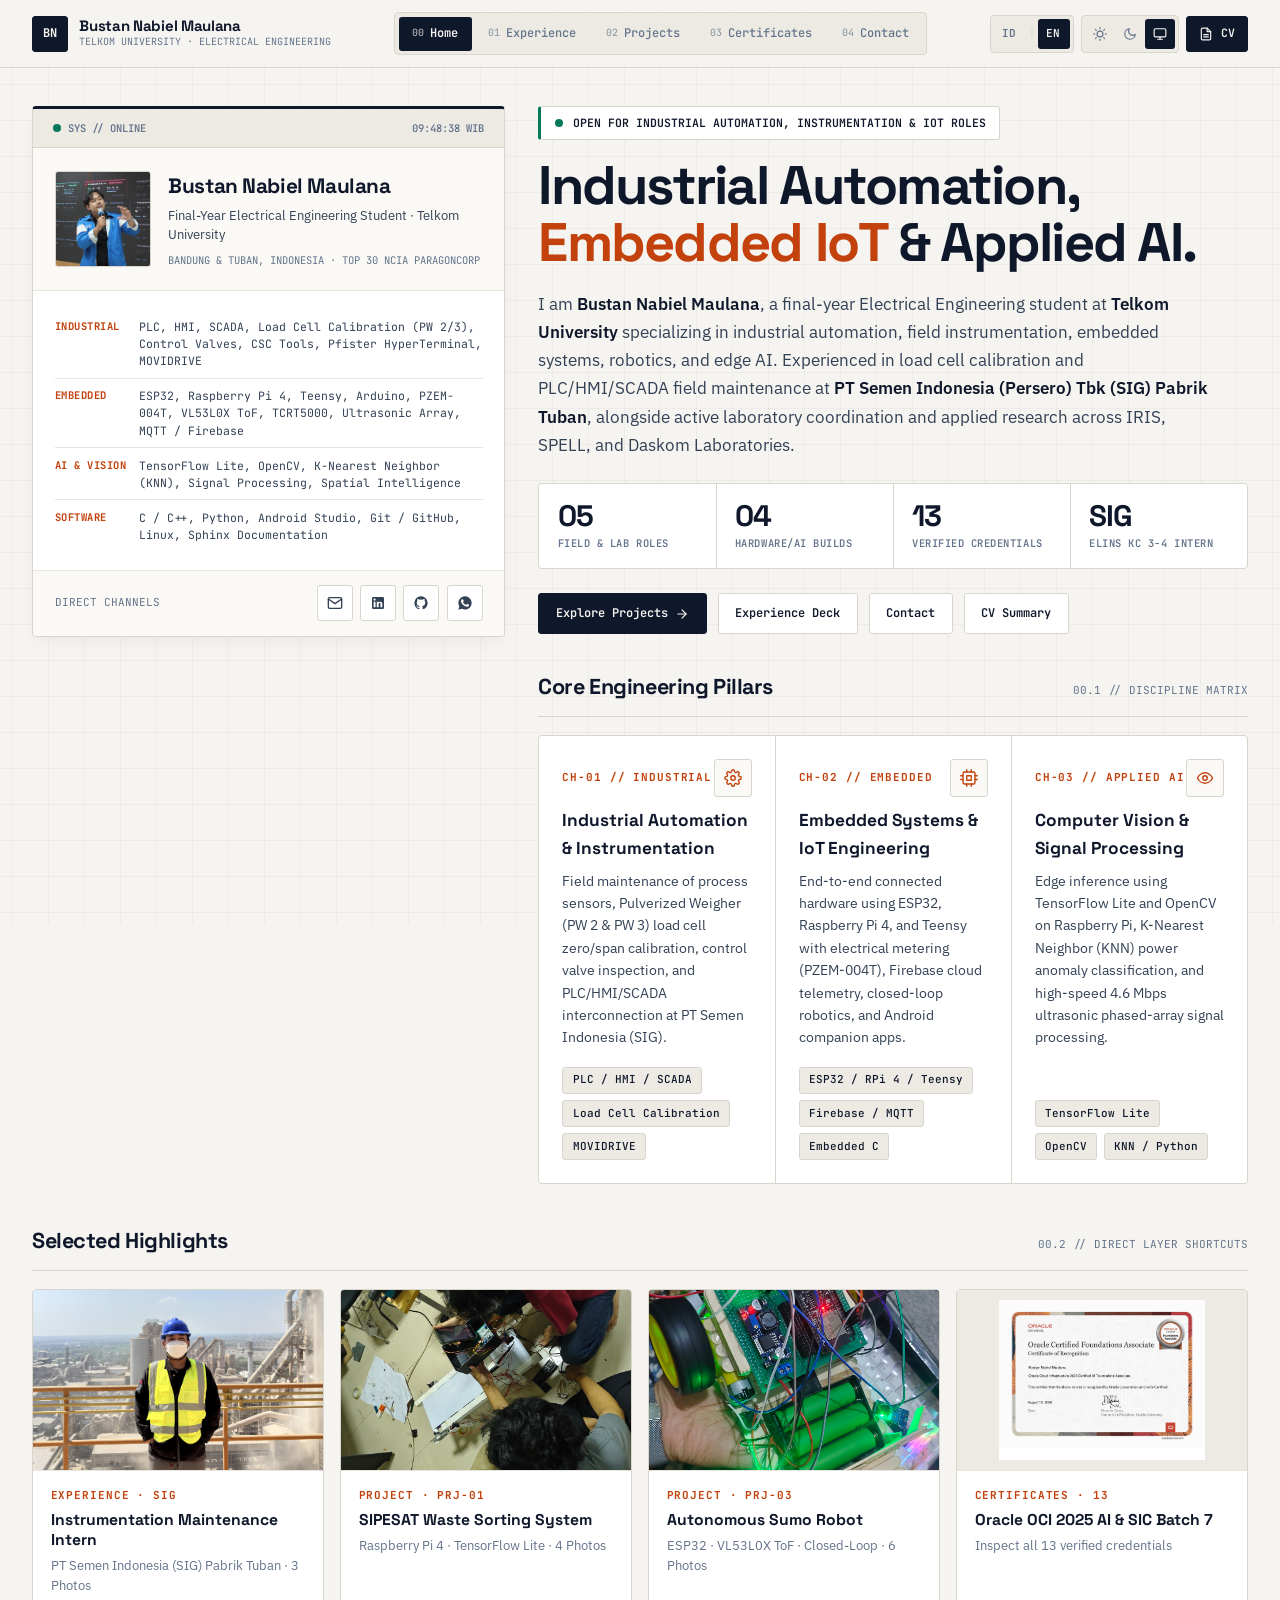
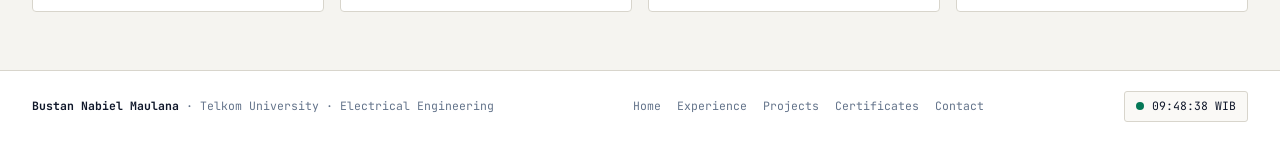
==== commit 54021ea4: "Fix layout, navigation, animation, i18n, and modal bugs across all layers" ====
--- a/index.html
+++ b/index.html
@@ -11,6 +11,7 @@
   <meta property="og:description"
     content="Final-Year Electrical Engineering student at Telkom University. Instrumentation Maintenance Intern at PT Semen Indonesia (SIG), IRIS & SPELL Lab, Daskom Hardware." />
   <meta property="og:type" content="website" />
+  <link rel="icon" type="image/svg+xml" href="data:image/svg+xml,%3Csvg xmlns='http://www.w3.org/2000/svg' viewBox='0 0 64 64'%3E%3Crect width='64' height='64' rx='8' fill='%230f172a'/%3E%3Crect x='3' y='3' width='58' height='58' rx='6' fill='none' stroke='%23c2410c' stroke-width='3'/%3E%3Ctext x='32' y='41' text-anchor='middle' font-family='monospace' font-weight='700' font-size='26' fill='%23f5f4f0'%3EBN%3C/text%3E%3C/svg%3E" />
 
   <!-- Zero-FOUC theme & language bootstrap -->
   <script>
@@ -57,14 +58,16 @@
       </a>
 
       <nav aria-label="Primary Navigation">
-        <ul id="desktop-nav-shell" class="nav-shell">
+        <div id="desktop-nav-shell" class="nav-shell">
           <span id="nav-slider" class="nav-slider" aria-hidden="true"></span>
-          <li><a href="#home" data-nav-view="home" class="nav-item active" aria-current="page"><span class="nav-num">00</span><span data-i18n="nav.home">Home</span></a></li>
-          <li><a href="#experience" data-nav-view="experience" class="nav-item"><span class="nav-num">01</span><span data-i18n="nav.experience">Experience</span></a></li>
-          <li><a href="#projects" data-nav-view="projects" class="nav-item"><span class="nav-num">02</span><span data-i18n="nav.projects">Projects</span></a></li>
-          <li><a href="#certificates" data-nav-view="certificates" class="nav-item"><span class="nav-num">03</span><span data-i18n="nav.certificates">Certificates</span></a></li>
-          <li><a href="#contact" data-nav-view="contact" class="nav-item"><span class="nav-num">04</span><span data-i18n="nav.contact">Contact</span></a></li>
-        </ul>
+          <ul class="nav-list">
+            <li><a href="#home" data-nav-view="home" class="nav-item active" aria-current="page"><span class="nav-num">00</span><span data-i18n="nav.home">Home</span></a></li>
+            <li><a href="#experience" data-nav-view="experience" class="nav-item"><span class="nav-num">01</span><span data-i18n="nav.experience">Experience</span></a></li>
+            <li><a href="#projects" data-nav-view="projects" class="nav-item"><span class="nav-num">02</span><span data-i18n="nav.projects">Projects</span></a></li>
+            <li><a href="#certificates" data-nav-view="certificates" class="nav-item"><span class="nav-num">03</span><span data-i18n="nav.certificates">Certificates</span></a></li>
+            <li><a href="#contact" data-nav-view="contact" class="nav-item"><span class="nav-num">04</span><span data-i18n="nav.contact">Contact</span></a></li>
+          </ul>
+        </div>
       </nav>
 
       <div class="header-actions">
@@ -99,7 +102,7 @@
           </button>
         </div>
 
-        <button type="button" class="btn btn-primary btn-sm" data-open-cv>
+        <button type="button" class="btn btn-primary btn-sm header-cv-btn" data-open-cv>
           <svg width="14" height="14" viewBox="0 0 24 24" fill="none" stroke="currentColor" stroke-width="2" stroke-linecap="round" stroke-linejoin="round" aria-hidden="true">
             <path d="M14 2H6a2 2 0 0 0-2 2v16a2 2 0 0 0 2 2h12a2 2 0 0 0 2-2V8z"></path>
             <polyline points="14 2 14 8 20 8"></polyline>
@@ -128,6 +131,7 @@
       <li><a href="#projects" data-nav-view="projects" class="mobile-nav-link"><span data-i18n="mobile.projects">Projects Showcase</span><span class="mono">02</span></a></li>
       <li><a href="#certificates" data-nav-view="certificates" class="mobile-nav-link"><span data-i18n="mobile.certificates">Official Certificates (13)</span><span class="mono">03</span></a></li>
       <li><a href="#contact" data-nav-view="contact" class="mobile-nav-link"><span data-i18n="mobile.contact">Contact Channels</span><span class="mono">04</span></a></li>
+      <li><button type="button" class="mobile-nav-link" style="width:100%;" data-open-cv><span data-i18n="home.cta.cv">CV Summary</span><span class="mono">CV</span></button></li>
     </ul>
     <div class="mobile-drawer-foot mobile-controls-row">
       <div class="mobile-control-group">
@@ -166,8 +170,8 @@
       <section id="view-home" class="view-layer active" aria-label="Home Overview">
         <div class="home-split">
           <!-- Left Sticky 40% Column: Engineer Identification Dossier -->
-          <aside class="dossier-col stagger-item" style="--stagger-i:0" aria-label="Engineer Profile Dossier">
-            <div class="dossier-card interactive-card">
+          <aside class="dossier-col" aria-label="Engineer Profile Dossier">
+            <div class="dossier-card interactive-card stagger-item" style="--stagger-i:0">
               <div class="dossier-telemetry">
                 <span style="display:inline-flex; align-items:center; gap:0.45rem;">
                   <span class="status-dot" aria-hidden="true"></span>
--- a/css/style.css
+++ b/css/style.css
@@ -273,13 +273,19 @@
   display: none;
   position: relative;
   align-items: center;
+  padding: 4px;
+  background: var(--surface-alt);
+  border: 1px solid var(--border);
+  border-radius: var(--radius);
+}
+
+.nav-list {
+  display: flex;
+  align-items: center;
   gap: 0.2rem;
   list-style: none;
   margin: 0;
-  padding: 4px;
-  background: var(--surface-alt);
-  border: 1px solid var(--border);
-  border-radius: var(--radius);
+  padding: 0;
 }
 
 .nav-slider {
@@ -293,11 +299,11 @@
   pointer-events: none;
   z-index: 0;
   opacity: 0;
-  transition: transform 0.28s var(--ease-out-expo), width 0.28s var(--ease-out-expo), opacity 0.18s ease;
+  transition: transform 0.26s var(--ease-out-expo), width 0.26s var(--ease-out-expo), opacity 0.16s ease;
   will-change: transform, width;
 }
 
-.nav-shell li {
+.nav-list li {
   position: relative;
   z-index: 1;
 }
@@ -305,8 +311,8 @@
 .nav-item {
   display: inline-flex;
   align-items: center;
-  gap: 0.38rem;
-  padding: 0.44rem 0.85rem;
+  gap: 0.35rem;
+  padding: 0.42rem 0.68rem;
   font-family: var(--font-mono);
   font-size: 12px;
   font-weight: 500;
@@ -328,6 +334,17 @@
 .nav-num {
   font-size: 10px;
   opacity: 0.65;
+  display: none;
+}
+
+@media (min-width: 1220px) {
+  .nav-item {
+    padding: 0.44rem 0.85rem;
+  }
+
+  .nav-num {
+    display: inline;
+  }
 }
 
 .header-actions {
@@ -626,17 +643,17 @@
 @keyframes staggerReveal {
   from {
     opacity: 0;
-    transform: translate3d(0, 12px, 0);
+    transform: translate3d(0, 8px, 0);
   }
   to {
     opacity: 1;
-    transform: translate3d(0, 0, 0);
+    transform: none;
   }
 }
 
 .view-layer.active .stagger-item {
-  animation: staggerReveal 0.42s var(--ease-out-expo) both;
-  animation-delay: calc(var(--stagger-i, 0) * 55ms);
+  animation: staggerReveal 0.28s var(--ease-out-expo) both;
+  animation-delay: calc(var(--stagger-i, 0) * 35ms);
 }
 
 .layer-header {
@@ -1445,7 +1462,10 @@
   border-radius: var(--radius);
   box-shadow: var(--shadow-sm);
   overflow: hidden;
-  animation: staggerReveal 0.3s var(--ease-out-expo) both;
+}
+
+.detail-sheet.detail-enter {
+  animation: staggerReveal 0.24s var(--ease-out-expo) both;
 }
 
 .detail-sheet-wide {
@@ -2075,7 +2095,7 @@
 .modal-backdrop {
   position: fixed;
   inset: 0;
-  z-index: 100;
+  z-index: 200;
   background: rgba(9, 12, 18, 0.86);
   backdrop-filter: blur(5px);
   display: none;
@@ -2281,6 +2301,19 @@
    Responsive Breakpoints: Mobile (<640), Tablet (640-1024), Laptop (1024-1440), Wide (>1440)
    ========================================================================== */
 
+/* Compact Mobile Header Clearance (< 480px) so brand name never crushes */
+@media (max-width: 479.98px) {
+  .header-cv-btn {
+    display: none;
+  }
+
+  .brand-mark {
+    width: 32px;
+    height: 32px;
+    font-size: 11px;
+  }
+}
+
 /* Mobile Touch Target Guarantees & Bottom Nav Clearance */
 @media (max-width: 767.98px) {
   body {
@@ -2389,11 +2422,11 @@
     grid-template-columns: repeat(4, minmax(0, 1fr));
   }
 
-  .detail-sheet-wide {
+  #prj-detail .detail-sheet-wide {
     grid-template-columns: minmax(0, 1.08fr) minmax(0, 1fr);
   }
 
-  .detail-sheet-wide .media-showcase {
+  #prj-detail .detail-sheet-wide .media-showcase {
     border-bottom: none;
     border-right: 1px solid var(--border-subtle);
   }
@@ -2445,6 +2478,11 @@
   /* Experience Inspection Sheet becomes wide side-by-side on >=1440px */
   #exp-detail .detail-sheet-wide {
     grid-template-columns: minmax(0, 1.05fr) minmax(0, 1fr);
+  }
+
+  #exp-detail .detail-sheet-wide .media-showcase {
+    border-bottom: none;
+    border-right: 1px solid var(--border-subtle);
   }
 
   /* Certificates: Featured Full Banner + 4-Col Symmetrical Grid (12 = 4×3) */
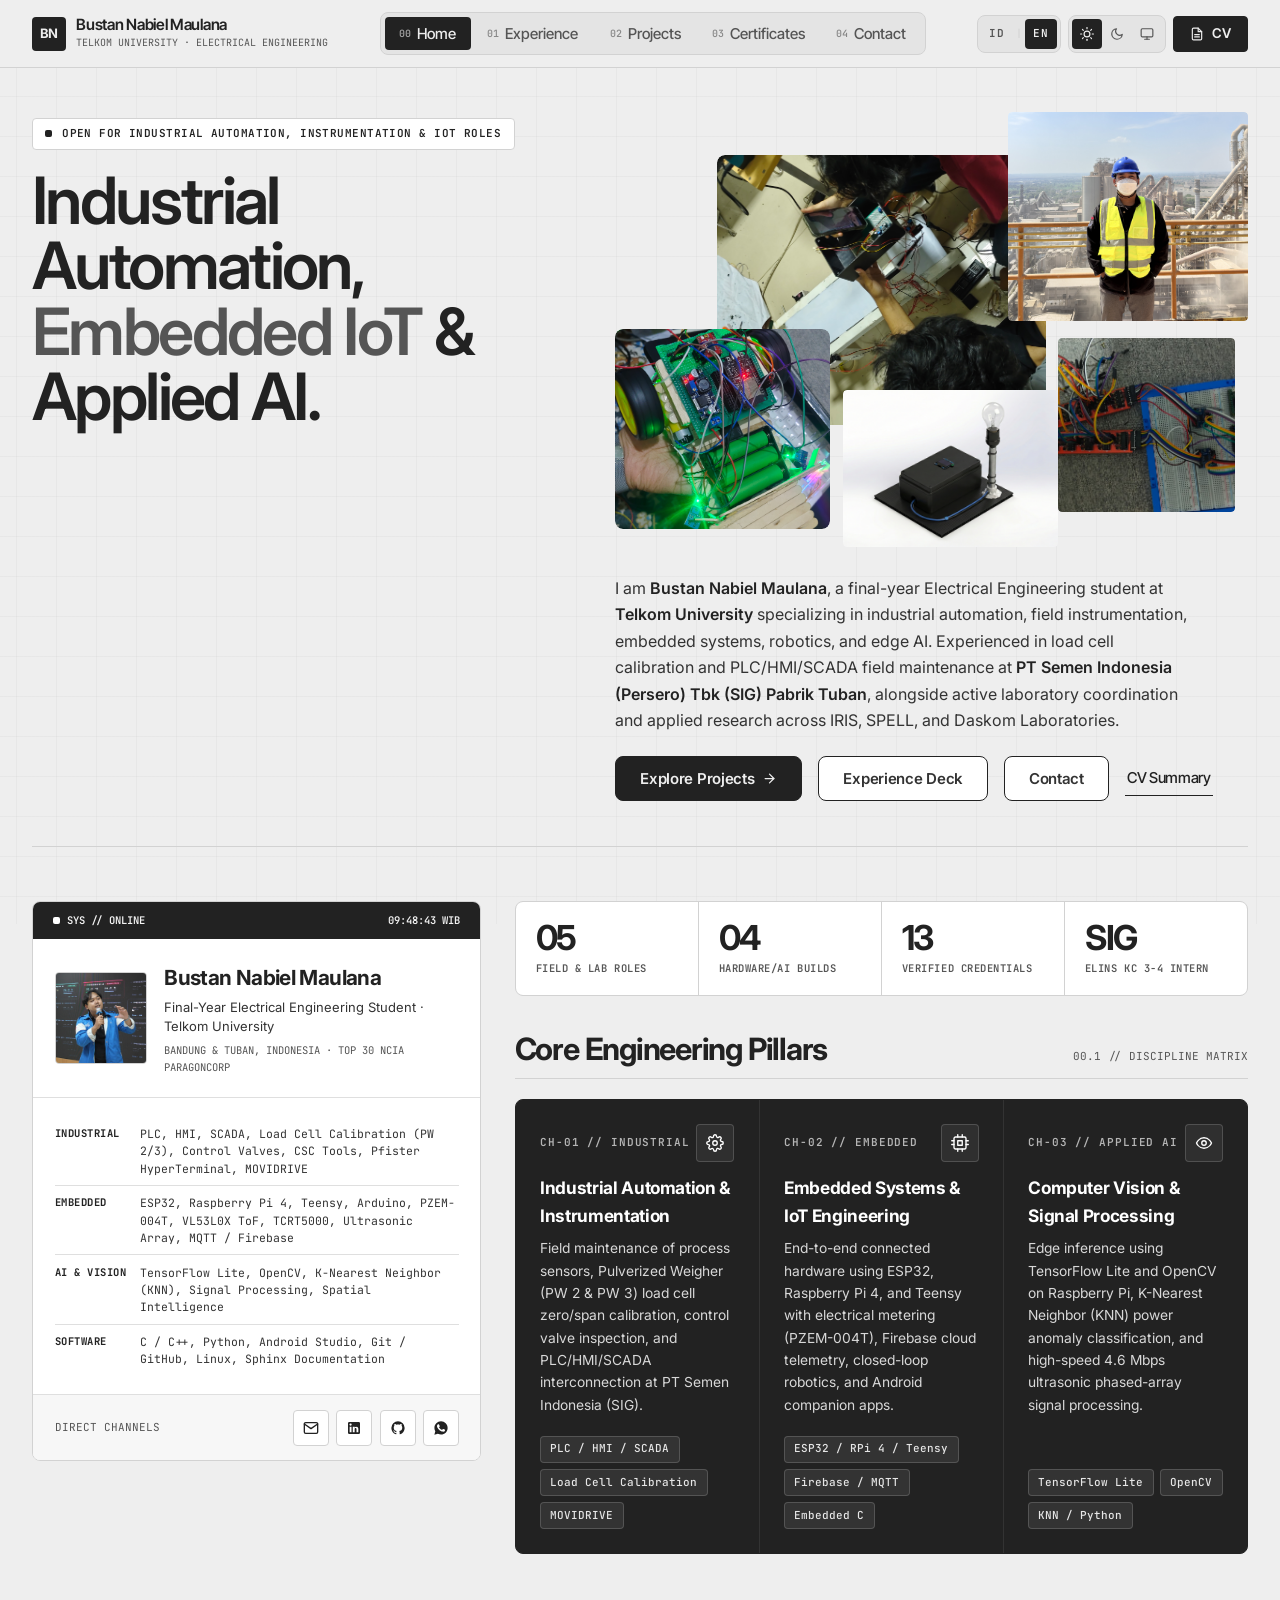
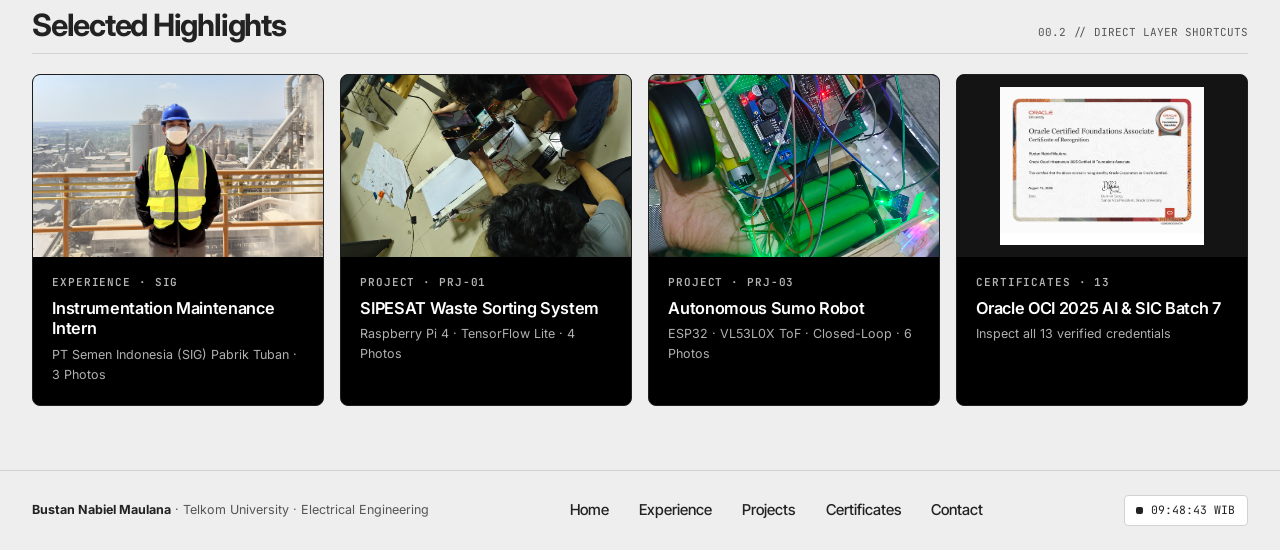
==== commit 4003cb3b: "Blend Studio.Design gallery motion and editorial tokens into portfolio" ====
--- a/index.html
+++ b/index.html
@@ -11,7 +11,7 @@
   <meta property="og:description"
     content="Final-Year Electrical Engineering student at Telkom University. Instrumentation Maintenance Intern at PT Semen Indonesia (SIG), IRIS & SPELL Lab, Daskom Hardware." />
   <meta property="og:type" content="website" />
-  <link rel="icon" type="image/svg+xml" href="data:image/svg+xml,%3Csvg xmlns='http://www.w3.org/2000/svg' viewBox='0 0 64 64'%3E%3Crect width='64' height='64' rx='8' fill='%230f172a'/%3E%3Crect x='3' y='3' width='58' height='58' rx='6' fill='none' stroke='%23c2410c' stroke-width='3'/%3E%3Ctext x='32' y='41' text-anchor='middle' font-family='monospace' font-weight='700' font-size='26' fill='%23f5f4f0'%3EBN%3C/text%3E%3C/svg%3E" />
+  <link rel="icon" type="image/svg+xml" href="data:image/svg+xml,%3Csvg xmlns='http://www.w3.org/2000/svg' viewBox='0 0 64 64'%3E%3Crect width='64' height='64' rx='8' fill='%23222222'/%3E%3Ctext x='32' y='41' text-anchor='middle' font-family='Inter,sans-serif' font-weight='700' font-size='26' letter-spacing='-1' fill='%23ffffff'%3EBN%3C/text%3E%3C/svg%3E" />
 
   <!-- Zero-FOUC theme & language bootstrap -->
   <script>
@@ -22,7 +22,7 @@
         raw = localStorage.getItem('bustan-theme-preference');
         savedLang = localStorage.getItem('bustan-lang-preference');
       } catch (e) {}
-      var pref = (raw === 'light' || raw === 'dark' || raw === 'system') ? raw : 'system';
+      var pref = (raw === 'light' || raw === 'dark' || raw === 'system') ? raw : 'light';
       var sysDark = window.matchMedia && window.matchMedia('(prefers-color-scheme: dark)').matches;
       var resolved = pref === 'dark' ? 'dark' : (pref === 'light' ? 'light' : (sysDark ? 'dark' : 'light'));
       document.documentElement.setAttribute('data-theme-mode', pref);
@@ -32,11 +32,11 @@
     })();
   </script>
 
-  <!-- Fonts: Space Grotesk, IBM Plex Sans, JetBrains Mono -->
+  <!-- Fonts: Inter, Inter Tight (Studio.Design Editorial) & JetBrains Mono (Technical Metadata) -->
   <link rel="preconnect" href="https://fonts.googleapis.com" />
   <link rel="preconnect" href="https://fonts.gstatic.com" crossorigin />
   <link
-    href="https://fonts.googleapis.com/css2?family=IBM+Plex+Sans:wght@400;500;600;700&family=JetBrains+Mono:wght@400;500;600;700&family=Space+Grotesk:wght@500;600;700&display=swap"
+    href="https://fonts.googleapis.com/css2?family=Inter+Tight:wght@500;600;700&family=Inter:wght@400;500;600;700&family=JetBrains+Mono:wght@400;500;600;700&display=swap"
     rel="stylesheet" />
 
   <link rel="stylesheet" href="css/style.css" />
@@ -165,13 +165,87 @@
     <div class="container">
 
       <!-- ===============================================================
-           LAYER 00: HOME (ASYMMETRIC 40/60 SPLIT + BENTO OVERVIEW)
+           LAYER 00: HOME (STUDIO.DESIGN "GALLERY WALL IN MOTION" HERO)
            =============================================================== -->
       <section id="view-home" class="view-layer active" aria-label="Home Overview">
-        <div class="home-split">
-          <!-- Left Sticky 40% Column: Engineer Identification Dossier -->
+        <!-- Asymmetric Gallery Wall Hero on Seamless Studio Canvas (#eeeeee) -->
+        <div class="gallery-hero">
+          <div class="hero-statement-block stagger-item" style="--stagger-i:0">
+            <div class="status-strip">
+              <span class="status-dot" aria-hidden="true"></span>
+              <span data-i18n="home.status">OPEN FOR INDUSTRIAL AUTOMATION, INSTRUMENTATION &amp; IOT ROLES</span>
+            </div>
+
+            <h1 class="hero-headline">
+              <span data-i18n="home.headline.pre">Industrial Automation, </span><span class="headline-subdued" data-i18n="home.headline.accent">Embedded IoT</span><span data-i18n="home.headline.post"> &amp; Applied AI.</span>
+            </h1>
+          </div>
+
+          <!-- Center-Right Overlapping Portfolio Mosaic (Raw Vivid Work, 4px/8px Radii, Depth Parallax) -->
+          <div id="hero-mosaic" class="hero-mosaic" aria-label="Featured Engineering Works Collage">
+            <button type="button" class="mosaic-tile tile-a radius-lg" data-parallax-depth="0.55" data-jump-view="projects" data-jump-id="prj-sipesat" style="--tile-i:0" aria-label="SIPESAT Waste Sorting System">
+              <span class="mosaic-parallax">
+                <img src="images/projects/SIPESAT%20%E2%80%93%20Sistem%20Pemilah%20Sampah%20Terpadu/IMG_20261120_103621.jpg" alt="SIPESAT Integrated Waste Sorting System" />
+                <span class="mosaic-tag">PRJ-01 · SIPESAT</span>
+              </span>
+            </button>
+
+            <button type="button" class="mosaic-tile tile-b radius-md" data-parallax-depth="-0.75" data-jump-view="experience" data-jump-id="exp-sig" style="--tile-i:1" aria-label="PT Semen Indonesia Internship">
+              <span class="mosaic-parallax">
+                <img src="images/experience/Instrumentation%20Maintenance%20Intern/Semen1.JPG" alt="PT Semen Indonesia Instrumentation Maintenance" />
+                <span class="mosaic-tag">EXP-01 · SIG TUBAN</span>
+              </span>
+            </button>
+
+            <button type="button" class="mosaic-tile tile-c radius-lg" data-parallax-depth="0.95" data-jump-view="projects" data-jump-id="prj-sumo" style="--tile-i:2" aria-label="Autonomous Sumo Robot Navigation System">
+              <span class="mosaic-parallax">
+                <img src="images/projects/Autonomous%20Sumo%20Robot%20Navigation%20System/sumo.jpg" alt="Autonomous Sumo Robot Navigation System" />
+                <span class="mosaic-tag">PRJ-03 · SUMO ROBOT</span>
+              </span>
+            </button>
+
+            <button type="button" class="mosaic-tile tile-d radius-md" data-parallax-depth="-0.45" data-jump-view="projects" data-jump-id="prj-iot-power" style="--tile-i:3" aria-label="IoT Power Intensity Control and Energy Monitoring with KNN">
+              <span class="mosaic-parallax">
+                <img src="images/projects/IoT%20Power%20Intensity%20Control%20%26%20Energy%20Monitoring%20with%20KNN/iot1.jpg" alt="IoT Power Monitoring with KNN" />
+                <span class="mosaic-tag">PRJ-02 · IOT KNN</span>
+              </span>
+            </button>
+
+            <button type="button" class="mosaic-tile tile-e radius-md" data-parallax-depth="0.65" data-jump-view="projects" data-jump-id="prj-agv" style="--tile-i:4" aria-label="AGV Blind Spot Detection System">
+              <span class="mosaic-parallax">
+                <img src="images/projects/AGV%20Blind%20Spot%20Detection%20System/ultrasonic1.jpg" alt="AGV Blind Spot Ultrasonic Phased Array" />
+                <span class="mosaic-tag">PRJ-04 · AGV ARRAY</span>
+              </span>
+            </button>
+          </div>
+
+          <!-- Lower-Right Editorial Description + Prominent Charcoal Ink Action Controls -->
+          <div class="hero-lower-right stagger-item" style="--stagger-i:1">
+            <p class="hero-bio" data-i18n-html="home.bio.html">
+              I am <strong>Bustan Nabiel Maulana</strong>, a final-year Electrical Engineering student at
+              <strong>Telkom University</strong> specializing in industrial automation, field instrumentation, embedded
+              systems, robotics, and edge AI. Experienced in load cell calibration and PLC/HMI/SCADA field maintenance
+              at <strong>PT Semen Indonesia (Persero) Tbk (SIG) Pabrik Tuban</strong>, alongside active laboratory
+              coordination and applied research across IRIS, SPELL, and Daskom Laboratories.
+            </p>
+
+            <div class="hero-actions">
+              <a href="#projects" data-nav-view="projects" class="btn btn-primary btn-lift">
+                <span data-i18n="home.cta.projects">Explore Projects</span>
+                <svg width="15" height="15" viewBox="0 0 24 24" fill="none" stroke="currentColor" stroke-width="2" stroke-linecap="round" stroke-linejoin="round" aria-hidden="true"><line x1="5" y1="12" x2="19" y2="12"></line><polyline points="12 5 19 12 12 19"></polyline></svg>
+              </a>
+              <a href="#experience" data-nav-view="experience" class="btn btn-secondary" data-i18n="home.cta.experience">Experience Deck</a>
+              <a href="#contact" data-nav-view="contact" class="btn btn-secondary" data-i18n="home.cta.contact">Contact</a>
+              <button type="button" class="btn btn-bare" data-open-cv data-i18n="home.cta.cv">CV Summary</button>
+            </div>
+          </div>
+        </div>
+
+        <!-- 00.1 Engineer Dossier + Telemetry KPIs + Dark Feature Pillars -->
+        <div class="home-split home-subblock">
+          <!-- Left Sticky Column: Engineer Identification Dossier -->
           <aside class="dossier-col" aria-label="Engineer Profile Dossier">
-            <div class="dossier-card interactive-card stagger-item" style="--stagger-i:0">
+            <div class="dossier-card stagger-item" style="--stagger-i:2">
               <div class="dossier-telemetry">
                 <span style="display:inline-flex; align-items:center; gap:0.45rem;">
                   <span class="status-dot" aria-hidden="true"></span>
@@ -234,26 +308,9 @@
             </div>
           </aside>
 
-          <!-- Right Expansive 60% Column: Left-Aligned Hero Narrative + KPI + Pillars -->
+          <!-- Right Column: KPI Metrics + Dark Charcoal Core Engineering Pillars -->
           <div class="home-main-col">
-            <div class="stagger-item" style="--stagger-i:1">
-              <div class="status-pill">
-                <span class="status-dot" aria-hidden="true"></span>
-                <span data-i18n="home.status">OPEN FOR INDUSTRIAL AUTOMATION, INSTRUMENTATION &amp; IOT ROLES</span>
-              </div>
-
-              <h1 class="hero-headline">
-                <span data-i18n="home.headline.pre">Industrial Automation, </span><span class="accent" data-i18n="home.headline.accent">Embedded IoT</span><span data-i18n="home.headline.post"> &amp; Applied AI.</span>
-              </h1>
-
-              <p class="hero-bio" data-i18n-html="home.bio.html">
-                I am <strong>Bustan Nabiel Maulana</strong>, a final-year Electrical Engineering student at
-                <strong>Telkom University</strong> specializing in industrial automation, field instrumentation, embedded
-                systems, robotics, and edge AI. Experienced in load cell calibration and PLC/HMI/SCADA field maintenance
-                at <strong>PT Semen Indonesia (Persero) Tbk (SIG) Pabrik Tuban</strong>, alongside active laboratory
-                coordination and applied research across IRIS, SPELL, and Daskom Laboratories.
-              </p>
-
+            <div class="stagger-item" style="--stagger-i:2">
               <div class="kpi-strip" aria-label="Portfolio Metrics">
                 <a href="#experience" data-nav-view="experience" class="kpi-cell">
                   <span class="kpi-num">05</span>
@@ -272,30 +329,20 @@
                   <span class="kpi-label" data-i18n="home.kpi.sig">ELINS KC 3-4 Intern</span>
                 </a>
               </div>
-
-              <div class="hero-actions">
-                <a href="#projects" data-nav-view="projects" class="btn btn-primary">
-                  <span data-i18n="home.cta.projects">Explore Projects</span>
-                  <svg width="14" height="14" viewBox="0 0 24 24" fill="none" stroke="currentColor" stroke-width="2" stroke-linecap="round" stroke-linejoin="round" aria-hidden="true"><line x1="5" y1="12" x2="19" y2="12"></line><polyline points="12 5 19 12 12 19"></polyline></svg>
-                </a>
-                <a href="#experience" data-nav-view="experience" class="btn btn-secondary" data-i18n="home.cta.experience">Experience Deck</a>
-                <a href="#contact" data-nav-view="contact" class="btn btn-secondary" data-i18n="home.cta.contact">Contact</a>
-                <button type="button" class="btn btn-secondary" data-open-cv data-i18n="home.cta.cv">CV Summary</button>
-              </div>
-            </div>
-
-            <!-- 00.1 Core Competency Pillars -->
-            <div class="stagger-item" style="--stagger-i:2">
+            </div>
+
+            <!-- 00.1 Core Competency Pillars (Studio.Design Charcoal Dark Feature Panel) -->
+            <div class="stagger-item" style="--stagger-i:3">
               <div class="subblock-head">
-                <h2 class="subblock-title" data-i18n="pillars.title">Core Engineering Pillars</h2>
+                <h2 class="subblock-title editorial-heading" data-i18n="pillars.title">Core Engineering Pillars</h2>
                 <span class="mono" style="font-size:11px; color:var(--ink-muted);" data-i18n="pillars.code">00.1 // DISCIPLINE MATRIX</span>
               </div>
 
-              <div class="pillars-grid">
-                <div class="pillar-card interactive-card">
+              <div class="pillars-grid dark-feature-panel">
+                <div class="pillar-card">
                   <div>
                     <div class="pillar-head">
-                      <span class="eyebrow" data-i18n="pillars.c1.eyebrow">CH-01 // INDUSTRIAL</span>
+                      <span class="eyebrow eyebrow-inverse" data-i18n="pillars.c1.eyebrow">CH-01 // INDUSTRIAL</span>
                       <span class="pillar-icon" aria-hidden="true">
                         <svg width="18" height="18" viewBox="0 0 24 24" fill="none" stroke="currentColor" stroke-width="1.8" stroke-linecap="round" stroke-linejoin="round"><circle cx="12" cy="12" r="3"></circle><path d="M19.4 15a1.65 1.65 0 0 0 .33 1.82l.06.06a2 2 0 1 1-2.83 2.83l-.06-.06a1.65 1.65 0 0 0-1.82-.33 1.65 1.65 0 0 0-1 1.51V21a2 2 0 0 1-4 0v-.09A1.65 1.65 0 0 0 9 19.4a1.65 1.65 0 0 0-1.82.33l-.06.06a2 2 0 1 1-2.83-2.83l.06-.06a1.65 1.65 0 0 0 .33-1.82 1.65 1.65 0 0 0-1.51-1H3a2 2 0 0 1 0-4h.09A1.65 1.65 0 0 0 4.6 9a1.65 1.65 0 0 0-.33-1.82l-.06-.06a2 2 0 1 1 2.83-2.83l.06.06a1.65 1.65 0 0 0 1.82.33H9a1.65 1.65 0 0 0 1-1.51V3a2 2 0 0 1 4 0v.09a1.65 1.65 0 0 0 1 1.51 1.65 1.65 0 0 0 1.82-.33l.06-.06a2 2 0 1 1 2.83 2.83l-.06.06a1.65 1.65 0 0 0-.33 1.82V9a1.65 1.65 0 0 0 1.51 1H21a2 2 0 0 1 0 4h-.09a1.65 1.65 0 0 0-1.51 1z"></path></svg>
                       </span>
@@ -304,16 +351,16 @@
                     <p data-i18n="pillars.c1.desc">Field maintenance of process sensors, Pulverized Weigher (PW 2 &amp; PW 3) load cell zero/span calibration, control valve inspection, and PLC/HMI/SCADA interconnection at PT Semen Indonesia (SIG).</p>
                   </div>
                   <div class="tag-list">
-                    <span class="tag">PLC / HMI / SCADA</span>
-                    <span class="tag">Load Cell Calibration</span>
-                    <span class="tag">MOVIDRIVE</span>
+                    <span class="tag tag-dark">PLC / HMI / SCADA</span>
+                    <span class="tag tag-dark">Load Cell Calibration</span>
+                    <span class="tag tag-dark">MOVIDRIVE</span>
                   </div>
                 </div>
 
-                <div class="pillar-card interactive-card">
+                <div class="pillar-card">
                   <div>
                     <div class="pillar-head">
-                      <span class="eyebrow" data-i18n="pillars.c2.eyebrow">CH-02 // EMBEDDED</span>
+                      <span class="eyebrow eyebrow-inverse" data-i18n="pillars.c2.eyebrow">CH-02 // EMBEDDED</span>
                       <span class="pillar-icon" aria-hidden="true">
                         <svg width="18" height="18" viewBox="0 0 24 24" fill="none" stroke="currentColor" stroke-width="1.8" stroke-linecap="round" stroke-linejoin="round"><rect x="4" y="4" width="16" height="16" rx="2" ry="2"></rect><rect x="9" y="9" width="6" height="6"></rect><line x1="9" y1="1" x2="9" y2="4"></line><line x1="15" y1="1" x2="15" y2="4"></line><line x1="9" y1="20" x2="9" y2="23"></line><line x1="15" y1="20" x2="15" y2="23"></line><line x1="20" y1="9" x2="23" y2="9"></line><line x1="20" y1="14" x2="23" y2="14"></line><line x1="1" y1="9" x2="4" y2="9"></line><line x1="1" y1="14" x2="4" y2="14"></line></svg>
                       </span>
@@ -322,16 +369,16 @@
                     <p data-i18n="pillars.c2.desc">End-to-end connected hardware using ESP32, Raspberry Pi 4, and Teensy with electrical metering (PZEM-004T), Firebase cloud telemetry, closed-loop robotics, and Android companion apps.</p>
                   </div>
                   <div class="tag-list">
-                    <span class="tag">ESP32 / RPi 4 / Teensy</span>
-                    <span class="tag">Firebase / MQTT</span>
-                    <span class="tag">Embedded C</span>
+                    <span class="tag tag-dark">ESP32 / RPi 4 / Teensy</span>
+                    <span class="tag tag-dark">Firebase / MQTT</span>
+                    <span class="tag tag-dark">Embedded C</span>
                   </div>
                 </div>
 
-                <div class="pillar-card interactive-card">
+                <div class="pillar-card">
                   <div>
                     <div class="pillar-head">
-                      <span class="eyebrow" data-i18n="pillars.c3.eyebrow">CH-03 // APPLIED AI</span>
+                      <span class="eyebrow eyebrow-inverse" data-i18n="pillars.c3.eyebrow">CH-03 // APPLIED AI</span>
                       <span class="pillar-icon" aria-hidden="true">
                         <svg width="18" height="18" viewBox="0 0 24 24" fill="none" stroke="currentColor" stroke-width="1.8" stroke-linecap="round" stroke-linejoin="round"><path d="M2 12s3-7 10-7 10 7 10 7-3 7-10 7-10-7-10-7Z"></path><circle cx="12" cy="12" r="3"></circle></svg>
                       </span>
@@ -340,9 +387,9 @@
                     <p data-i18n="pillars.c3.desc">Edge inference using TensorFlow Lite and OpenCV on Raspberry Pi, K-Nearest Neighbor (KNN) power anomaly classification, and high-speed 4.6 Mbps ultrasonic phased-array signal processing.</p>
                   </div>
                   <div class="tag-list">
-                    <span class="tag">TensorFlow Lite</span>
-                    <span class="tag">OpenCV</span>
-                    <span class="tag">KNN / Python</span>
+                    <span class="tag tag-dark">TensorFlow Lite</span>
+                    <span class="tag tag-dark">OpenCV</span>
+                    <span class="tag tag-dark">KNN / Python</span>
                   </div>
                 </div>
               </div>
@@ -350,53 +397,53 @@
           </div>
         </div>
 
-        <!-- 00.2 Full-Width Selected Visual Highlights -->
-        <div class="home-subblock stagger-item" style="--stagger-i:3">
+        <!-- 00.2 Full-Width Black Showcase Highlights (Edge-to-Edge 0px Padded Visuals, 8px Radius, No Shadow) -->
+        <div class="home-subblock stagger-item" style="--stagger-i:4">
           <div class="subblock-head">
-            <h2 class="subblock-title" data-i18n="highlights.title">Selected Highlights</h2>
+            <h2 class="subblock-title editorial-heading" data-i18n="highlights.title">Selected Highlights</h2>
             <span class="mono" style="font-size:11px; color:var(--ink-muted);" data-i18n="highlights.code">00.2 // DIRECT LAYER SHORTCUTS</span>
           </div>
 
           <div class="highlights-grid">
-            <button type="button" class="highlight-card interactive-card" data-jump-view="experience" data-jump-id="exp-sig">
+            <button type="button" class="highlight-card black-showcase-card" data-jump-view="experience" data-jump-id="exp-sig">
               <div class="highlight-thumb">
                 <img src="images/experience/Instrumentation%20Maintenance%20Intern/Semen1.JPG" alt="PT Semen Indonesia Internship" loading="lazy" />
               </div>
               <div class="highlight-body">
-                <span class="eyebrow" data-i18n="highlights.h1.eyebrow">EXPERIENCE · SIG</span>
+                <span class="eyebrow eyebrow-inverse" data-i18n="highlights.h1.eyebrow">EXPERIENCE · SIG</span>
                 <h4 data-i18n="highlights.h1.title">Instrumentation Maintenance Intern</h4>
                 <p data-i18n="highlights.h1.sub">PT Semen Indonesia (SIG) Pabrik Tuban · 3 Photos</p>
               </div>
             </button>
 
-            <button type="button" class="highlight-card interactive-card" data-jump-view="projects" data-jump-id="prj-sipesat">
+            <button type="button" class="highlight-card black-showcase-card" data-jump-view="projects" data-jump-id="prj-sipesat">
               <div class="highlight-thumb">
                 <img src="images/projects/SIPESAT%20%E2%80%93%20Sistem%20Pemilah%20Sampah%20Terpadu/IMG_20261120_103621.jpg" alt="SIPESAT Waste Sorting System" loading="lazy" />
               </div>
               <div class="highlight-body">
-                <span class="eyebrow" data-i18n="highlights.h2.eyebrow">PROJECT · PRJ-01</span>
+                <span class="eyebrow eyebrow-inverse" data-i18n="highlights.h2.eyebrow">PROJECT · PRJ-01</span>
                 <h4 data-i18n="highlights.h2.title">SIPESAT Waste Sorting System</h4>
                 <p data-i18n="highlights.h2.sub">Raspberry Pi 4 · TensorFlow Lite · 4 Photos</p>
               </div>
             </button>
 
-            <button type="button" class="highlight-card interactive-card" data-jump-view="projects" data-jump-id="prj-sumo">
+            <button type="button" class="highlight-card black-showcase-card" data-jump-view="projects" data-jump-id="prj-sumo">
               <div class="highlight-thumb">
                 <img src="images/projects/Autonomous%20Sumo%20Robot%20Navigation%20System/sumo.jpg" alt="Autonomous Sumo Robot" loading="lazy" />
               </div>
               <div class="highlight-body">
-                <span class="eyebrow" data-i18n="highlights.h3.eyebrow">PROJECT · PRJ-03</span>
+                <span class="eyebrow eyebrow-inverse" data-i18n="highlights.h3.eyebrow">PROJECT · PRJ-03</span>
                 <h4 data-i18n="highlights.h3.title">Autonomous Sumo Robot</h4>
                 <p data-i18n="highlights.h3.sub">ESP32 · VL53L0X ToF · Closed-Loop · 6 Photos</p>
               </div>
             </button>
 
-            <button type="button" class="highlight-card interactive-card" data-jump-view="certificates">
+            <button type="button" class="highlight-card black-showcase-card" data-jump-view="certificates">
               <div class="highlight-thumb contain-img">
                 <img src="images/certificates/oracle_ai_foundations.png" alt="Oracle OCI 2025 Certified AI Foundations Associate" loading="lazy" />
               </div>
               <div class="highlight-body">
-                <span class="eyebrow" data-i18n="highlights.h4.eyebrow">CERTIFICATES · 13</span>
+                <span class="eyebrow eyebrow-inverse" data-i18n="highlights.h4.eyebrow">CERTIFICATES · 13</span>
                 <h4 data-i18n="highlights.h4.title">Oracle OCI 2025 AI &amp; SIC Batch 7</h4>
                 <p data-i18n="highlights.h4.sub">Inspect all 13 verified credentials</p>
               </div>
--- a/css/style.css
+++ b/css/style.css
@@ -1,74 +1,103 @@
 /* ==========================================================================
-   Bustan Nabiel Maulana — Full-Width Responsive Technical / Editorial Portfolio
-   - Fluid 100% -> 1600px architectural canvas (no narrow center column)
-   - Asymmetric 40/60 Home Split, Bento Projects & Certificates Grids
-   - 60fps Tactile Micro-Interactions: Sliding Nav Indicator, Staggered Reveal,
-     Cursor Spotlight, Smooth Image Zoom, Physical Press & Live Telemetry
-   - Full Mobile (<640), Tablet (640-1024), Laptop (1024-1440), Wide (>1440)
+   Bustan Nabiel Maulana — Studio.Design "Gallery Wall in Motion" Portfolio
+   - Monochrome Exhibition Canvas (#eeeeee / #ffffff / #222222 / #333333 / #555555 / #000000)
+   - Authentic photography supplies 100% of color; zero saturated UI chrome
+   - Inter (Display/Body), Inter Tight (Nav/Labels), JetBrains Mono (Technical Meta)
+   - Overlapping Portfolio Mosaic with 60fps Multi-Depth Cursor Parallax & Float-In
+   - Black Showcase Cards (0px visual padding, 8px radius, no shadow)
+   - Hover Lift (0px 2px 15px rgba(0,0,0,0.1)) reserved strictly for action buttons
+   - Full Responsive Support: Mobile (<640), Tablet (640-1024), Laptop (1024-1440), Wide (>1440)
    ========================================================================== */
 
 :root {
   color-scheme: light;
-  --bg: #f5f4f0;
-  --surface: #ffffff;
-  --surface-subtle: #faf9f6;
-  --surface-alt: #eceae3;
-  --ink: #0f172a;
-  --ink-2: #334155;
-  --ink-muted: #64748b;
-  --border: #d8d5cc;
-  --border-subtle: #e7e5de;
-  --border-strong: #0f172a;
-  --accent: #c2410c;
-  --accent-hover: #9a3412;
-  --accent-soft: #fff7ed;
-  --accent-border: #fdba74;
-  --spotlight-color: rgba(194, 65, 12, 0.085);
-  --spotlight-edge: rgba(194, 65, 12, 0.32);
-  --status-ok: #047857;
-  --status-ring: rgba(4, 120, 87, 0.35);
-  --nav-bg: rgba(245, 244, 240, 0.92);
-  --grid-line: rgba(15, 23, 42, 0.036);
-  --shadow-xs: 0 1px 2px rgba(15, 23, 42, 0.04);
-  --shadow-sm: 0 6px 18px -6px rgba(15, 23, 42, 0.08);
-  --shadow-md: 0 18px 36px -12px rgba(15, 23, 42, 0.15);
+
+  /* Studio.Design Core Palette Tokens */
+  --color-studio-canvas: #eeeeee;
+  --color-paper-white: #ffffff;
+  --color-charcoal-ink: #222222;
+  --color-graphite: #333333;
+  --color-soft-ash: #555555;
+  --color-absolute-black: #000000;
+  --gradient-absolute-black: linear-gradient(180deg, #000000 0%, #eeeeee 100%);
+
+  /* Semantic Surface & Ink Mapping (Light Exhibition Canvas) */
+  --bg: var(--color-studio-canvas);
+  --surface: var(--color-paper-white);
+  --surface-subtle: #f7f7f7;
+  --surface-alt: #e4e4e4;
+  --surface-charcoal: var(--color-charcoal-ink);
+  --surface-black: var(--color-absolute-black);
+  --ink: var(--color-charcoal-ink);
+  --ink-2: var(--color-graphite);
+  --ink-muted: var(--color-soft-ash);
+  --border: #d2d2d2;
+  --border-subtle: #dfdfdf;
+  --border-strong: var(--color-charcoal-ink);
+
+  /* Monochrome Interactive Tokens (Zero Saturated Accents) */
+  --accent: var(--color-charcoal-ink);
+  --accent-hover: var(--color-absolute-black);
+  --accent-soft: #e2e2e2;
+  --accent-border: #b8b8b8;
+  --spotlight-color: rgba(34, 34, 34, 0.045);
+  --status-ok: var(--color-charcoal-ink);
+  --nav-bg: rgba(238, 238, 238, 0.92);
+  --grid-line: rgba(34, 34, 34, 0.032);
+
+  /* Studio.Design Elevation (Hover Lift ONLY on prominent buttons) */
+  --shadow-lift: 0px 2px 15px 0px rgba(0, 0, 0, 0.1);
+  --shadow-modal: 0px 18px 48px -12px rgba(0, 0, 0, 0.24);
+
+  /* Motion Curves */
   --ease-out-expo: cubic-bezier(0.22, 1, 0.36, 1);
-  --radius: 4px;
-  --radius-sm: 3px;
+
+  /* Studio.Design Radii (Zero 9999px pill controls) */
+  --radius-md: 4px;
+  --radius-lg: 8px;
+  --radius-xl: 12px;
+  --radius: var(--radius-lg);
+  --radius-sm: var(--radius-md);
+
+  /* Layout & Fluid Container */
   --nav-h: 68px;
   --bottom-nav-h: 64px;
   --container-max: 1600px;
   --gutter: clamp(1rem, 2.5vw, 2.5rem);
-  --font-display: 'Space Grotesk', system-ui, -apple-system, sans-serif;
-  --font-sans: 'IBM Plex Sans', system-ui, -apple-system, sans-serif;
+  --section-gap: clamp(2.5rem, 4.2vw, 3.75rem);
+
+  /* Typography Families */
+  --font-display: 'Inter', ui-sans-serif, system-ui, -apple-system, BlinkMacSystemFont, "Segoe UI", Roboto, sans-serif;
+  --font-sans: 'Inter', ui-sans-serif, system-ui, -apple-system, BlinkMacSystemFont, "Segoe UI", Roboto, sans-serif;
+  --font-tight: 'Inter Tight', 'Inter', ui-sans-serif, system-ui, sans-serif;
   --font-mono: 'JetBrains Mono', ui-monospace, SFMono-Regular, Menlo, monospace;
 }
 
+/* Inverted Monochrome Exhibition Dark Mode (Zero Neon / Saturated Accents) */
 html.dark {
   color-scheme: dark;
-  --bg: #0b0e14;
-  --surface: #121721;
-  --surface-subtle: #161c28;
-  --surface-alt: #1d2534;
-  --ink: #f1f5f9;
-  --ink-2: #cbd5e1;
-  --ink-muted: #94a3b8;
-  --border: #253042;
-  --border-subtle: #1d2636;
-  --border-strong: #e2e8f0;
-  --accent: #f97316;
-  --accent-hover: #fb923c;
-  --accent-soft: rgba(249, 115, 22, 0.13);
-  --accent-border: rgba(249, 115, 22, 0.45);
-  --spotlight-color: rgba(249, 115, 22, 0.11);
-  --spotlight-edge: rgba(249, 115, 22, 0.45);
-  --status-ok: #10b981;
-  --status-ring: rgba(16, 185, 129, 0.38);
-  --nav-bg: rgba(11, 14, 20, 0.92);
-  --grid-line: rgba(148, 163, 184, 0.045);
-  --shadow-xs: 0 1px 2px rgba(0, 0, 0, 0.35);
-  --shadow-sm: 0 8px 20px -6px rgba(0, 0, 0, 0.48);
-  --shadow-md: 0 20px 40px -12px rgba(0, 0, 0, 0.68);
+  --bg: #111111;
+  --surface: #1a1a1a;
+  --surface-subtle: #151515;
+  --surface-alt: #242424;
+  --surface-charcoal: #1c1c1c;
+  --surface-black: #000000;
+  --ink: #f3f3f3;
+  --ink-2: #cccccc;
+  --ink-muted: #929292;
+  --border: #2c2c2c;
+  --border-subtle: #222222;
+  --border-strong: #f3f3f3;
+  --accent: #f3f3f3;
+  --accent-hover: #ffffff;
+  --accent-soft: #262626;
+  --accent-border: #404040;
+  --spotlight-color: rgba(255, 255, 255, 0.05);
+  --status-ok: #f3f3f3;
+  --nav-bg: rgba(17, 17, 17, 0.92);
+  --grid-line: rgba(255, 255, 255, 0.03);
+  --shadow-lift: 0px 2px 15px 0px rgba(0, 0, 0, 0.45);
+  --shadow-modal: 0px 20px 52px -12px rgba(0, 0, 0, 0.72);
 }
 
 *,
@@ -90,13 +119,14 @@
   color: var(--ink);
   font-family: var(--font-sans);
   font-size: clamp(14.5px, 0.2vw + 14px, 16px);
-  line-height: 1.62;
+  line-height: 1.6;
   -webkit-font-smoothing: antialiased;
+  font-feature-settings: "palt";
   overflow-x: clip;
   position: relative;
 }
 
-/* Subtle GPU-Composited Technical Drafting Grid with Gentle Desktop Parallax */
+/* Subtle Architectural Canvas Grid (GPU-Composited) */
 .tech-grid-bg {
   position: fixed;
   inset: -24px;
@@ -105,9 +135,9 @@
   background-image:
     linear-gradient(to right, var(--grid-line) 1px, transparent 1px),
     linear-gradient(to bottom, var(--grid-line) 1px, transparent 1px);
-  background-size: 36px 36px;
+  background-size: 40px 40px;
   transform: translate3d(var(--grid-x, 0px), var(--grid-y, 0px), 0);
-  transition: transform 0.35s var(--ease-out-expo);
+  transition: transform 0.4s var(--ease-out-expo);
   will-change: transform;
 }
 
@@ -139,7 +169,7 @@
 button:focus-visible,
 a:focus-visible,
 [tabindex]:focus-visible {
-  outline: 2px solid var(--accent);
+  outline: 2px solid var(--ink);
   outline-offset: 2px;
 }
 
@@ -156,9 +186,7 @@
   padding-inline: var(--gutter);
 }
 
-/* ==========================================================================
-   Tactile Cursor-Following Spotlight Surface (Desktop hover-capable devices)
-   ========================================================================== */
+/* Subtle Monochrome Pointer Highlight on Utility Cards (No Heavy Glow) */
 .interactive-card {
   position: relative;
   isolation: isolate;
@@ -173,7 +201,7 @@
     pointer-events: none;
     opacity: 0;
     background: radial-gradient(
-      360px circle at var(--mx, 50%) var(--my, 50%),
+      340px circle at var(--mx, 50%) var(--my, 50%),
       var(--spotlight-color),
       transparent 70%
     );
@@ -192,7 +220,7 @@
 }
 
 /* ==========================================================================
-   Persistent Top Header & Sliding Multi-Layer Navigation
+   Persistent Slim Editorial Header & Inter Tight Navigation
    ========================================================================== */
 .site-header {
   position: sticky;
@@ -200,7 +228,7 @@
   z-index: 60;
   height: var(--nav-h);
   background: var(--nav-bg);
-  backdrop-filter: blur(10px);
+  backdrop-filter: blur(12px);
   border-bottom: 1px solid var(--border);
 }
 
@@ -215,30 +243,28 @@
 .brand {
   display: inline-flex;
   align-items: center;
-  gap: 0.7rem;
+  gap: 0.65rem;
   min-width: 0;
 }
 
 .brand-mark {
-  width: 36px;
-  height: 36px;
-  border-radius: var(--radius-sm);
+  width: 34px;
+  height: 34px;
+  border-radius: var(--radius-md);
   background: var(--ink);
   color: var(--bg);
-  border: 1px solid var(--border-strong);
-  font-family: var(--font-mono);
-  font-size: 12px;
+  font-family: var(--font-display);
+  font-size: 13px;
   font-weight: 700;
+  letter-spacing: -0.04em;
   display: grid;
   place-items: center;
   flex-shrink: 0;
-  transition: background-color 0.18s var(--ease-out-expo), border-color 0.18s var(--ease-out-expo), transform 0.18s var(--ease-out-expo);
+  transition: transform 0.2s var(--ease-out-expo), opacity 0.16s ease;
 }
 
 .brand:hover .brand-mark {
-  background: var(--accent);
-  border-color: var(--accent);
-  color: #ffffff;
+  opacity: 0.86;
 }
 
 .brand-text {
@@ -248,11 +274,11 @@
 }
 
 .brand-name {
-  font-family: var(--font-display);
-  font-size: clamp(13.5px, 0.35vw + 12.5px, 15px);
-  font-weight: 700;
+  font-family: var(--font-tight);
+  font-size: clamp(14px, 0.35vw + 13px, 15.5px);
+  font-weight: 600;
   letter-spacing: -0.02em;
-  line-height: 1.15;
+  line-height: 1.2;
   white-space: nowrap;
   overflow: hidden;
   text-overflow: ellipsis;
@@ -268,7 +294,7 @@
   display: none;
 }
 
-/* Desktop Navigation Shell with Smooth Sliding Active Pill */
+/* Desktop Navigation Shell — Inter Tight 15px/500 with Sliding Charcoal Indicator */
 .nav-shell {
   display: none;
   position: relative;
@@ -276,13 +302,13 @@
   padding: 4px;
   background: var(--surface-alt);
   border: 1px solid var(--border);
-  border-radius: var(--radius);
+  border-radius: var(--radius-lg);
 }
 
 .nav-list {
   display: flex;
   align-items: center;
-  gap: 0.2rem;
+  gap: 0.15rem;
   list-style: none;
   margin: 0;
   padding: 0;
@@ -294,12 +320,12 @@
   bottom: 4px;
   left: 0;
   width: 0;
-  border-radius: var(--radius-sm);
+  border-radius: var(--radius-md);
   background: var(--ink);
   pointer-events: none;
   z-index: 0;
   opacity: 0;
-  transition: transform 0.26s var(--ease-out-expo), width 0.26s var(--ease-out-expo), opacity 0.16s ease;
+  transition: transform 0.28s var(--ease-out-expo), width 0.28s var(--ease-out-expo), opacity 0.16s ease;
   will-change: transform, width;
 }
 
@@ -311,13 +337,14 @@
 .nav-item {
   display: inline-flex;
   align-items: center;
-  gap: 0.35rem;
-  padding: 0.42rem 0.68rem;
-  font-family: var(--font-mono);
-  font-size: 12px;
+  gap: 0.38rem;
+  padding: 0.36rem 0.78rem;
+  font-family: var(--font-tight);
+  font-size: 15px;
   font-weight: 500;
+  line-height: 1.4;
   color: var(--ink-muted);
-  border-radius: var(--radius-sm);
+  border-radius: var(--radius-md);
   transition: color 0.18s ease;
   white-space: nowrap;
 }
@@ -328,10 +355,10 @@
 
 .nav-item.active {
   color: var(--bg);
-  font-weight: 600;
 }
 
 .nav-num {
+  font-family: var(--font-mono);
   font-size: 10px;
   opacity: 0.65;
   display: none;
@@ -339,7 +366,7 @@
 
 @media (min-width: 1220px) {
   .nav-item {
-    padding: 0.44rem 0.85rem;
+    padding: 0.38rem 0.9rem;
   }
 
   .nav-num {
@@ -361,7 +388,7 @@
   padding: 3px;
   background: var(--surface-alt);
   border: 1px solid var(--border);
-  border-radius: var(--radius);
+  border-radius: var(--radius-lg);
 }
 
 .lang-switch {
@@ -370,10 +397,10 @@
 }
 
 .lang-btn {
-  padding: 0.25rem 0.48rem;
+  padding: 0.24rem 0.48rem;
   min-width: 32px;
   min-height: 30px;
-  border-radius: var(--radius-sm);
+  border-radius: var(--radius-md);
   font-family: var(--font-mono);
   font-size: 11px;
   font-weight: 600;
@@ -408,7 +435,7 @@
 .theme-btn {
   width: 30px;
   height: 30px;
-  border-radius: var(--radius-sm);
+  border-radius: var(--radius-md);
   display: grid;
   place-items: center;
   color: var(--ink-muted);
@@ -428,27 +455,32 @@
   color: var(--bg);
 }
 
-/* Tactile Buttons with Active Press Physics */
+/* ==========================================================================
+   Studio.Design Buttons (8px standard, 4px compact, Hover Lift ONLY on action CTAs)
+   ========================================================================== */
 .btn {
   display: inline-flex;
   align-items: center;
   justify-content: center;
-  gap: 0.45rem;
-  padding: 0.62rem 1.05rem;
-  min-height: 40px;
-  font-family: var(--font-mono);
-  font-size: 12px;
+  gap: 0.5rem;
+  padding: 12px 24px;
+  min-height: 44px;
+  font-family: var(--font-display);
+  font-size: 15px;
   font-weight: 600;
+  letter-spacing: -0.02em;
+  line-height: 1.3;
   border: 1px solid var(--border);
-  border-radius: var(--radius-sm);
-  transition: background-color 0.16s ease, color 0.16s ease, border-color 0.16s ease, transform 0.12s var(--ease-out-expo), box-shadow 0.16s ease;
+  border-radius: var(--radius-lg);
+  transition: background-color 0.18s ease, color 0.18s ease, border-color 0.18s ease, transform 0.18s var(--ease-out-expo), box-shadow 0.2s var(--ease-out-expo);
   white-space: nowrap;
 }
 
 .btn:active {
-  transform: scale(0.975) translateY(1px);
-}
-
+  transform: scale(0.98) translateY(0);
+}
+
+/* Filled Charcoal Ink Button (#222222 fill, #ffffff text, 8px radius, Hover Lift) */
 .btn-primary {
   background: var(--ink);
   color: var(--bg);
@@ -456,37 +488,67 @@
 }
 
 .btn-primary:hover {
-  background: var(--accent);
-  border-color: var(--accent);
-  color: #ffffff;
-}
-
+  background: var(--accent-hover);
+  border-color: var(--accent-hover);
+  box-shadow: var(--shadow-lift);
+  transform: translateY(-2px);
+}
+
+/* White Inverse Button (#ffffff fill, #333333 text, 1px #222222 border, 8px radius) */
 .btn-secondary {
   background: var(--surface);
+  color: var(--ink-2);
+  border-color: var(--border-strong);
+}
+
+.btn-secondary:hover {
+  background: var(--surface-subtle);
   color: var(--ink);
-  border-color: var(--border);
-}
-
-.btn-secondary:hover {
-  border-color: var(--border-strong);
-  background: var(--surface-alt);
-}
-
+  box-shadow: var(--shadow-lift);
+  transform: translateY(-2px);
+}
+
+/* Alias .btn-accent to Charcoal Ink Primary (Monochrome Policy) */
 .btn-accent {
-  background: var(--accent);
-  color: #ffffff;
-  border-color: var(--accent);
+  background: var(--ink);
+  color: var(--bg);
+  border-color: var(--ink);
 }
 
 .btn-accent:hover {
   background: var(--accent-hover);
   border-color: var(--accent-hover);
-}
-
+  box-shadow: var(--shadow-lift);
+  transform: translateY(-2px);
+}
+
+/* Bare Text Control (DESIGN.md: transparent bg, raw text-like trigger, 0px radius) */
+.btn-bare {
+  background: transparent;
+  color: var(--ink);
+  border: none;
+  border-bottom: 1px solid var(--ink);
+  border-radius: 0;
+  padding: 6px 2px;
+  min-height: 36px;
+  font-family: var(--font-tight);
+  font-size: 15px;
+  font-weight: 500;
+}
+
+.btn-bare:hover {
+  opacity: 0.68;
+}
+
+/* Compact Button (4px radius per DESIGN.md compactButtons) */
 .btn-sm {
-  padding: 0.42rem 0.78rem;
+  padding: 8px 16px;
   min-height: 36px;
-  font-size: 11.5px;
+  border-radius: var(--radius-md);
+  font-family: var(--font-tight);
+  font-size: 13.5px;
+  font-weight: 600;
+  letter-spacing: -0.01em;
 }
 
 .mobile-toggle {
@@ -494,7 +556,7 @@
   height: 44px;
   border: 1px solid var(--border);
   background: var(--surface);
-  border-radius: var(--radius-sm);
+  border-radius: var(--radius-md);
   display: grid;
   place-items: center;
   color: var(--ink);
@@ -505,7 +567,7 @@
   transform: scale(0.95);
 }
 
-/* Mobile Slide-Down Drawer */
+/* Mobile Slide-Down Drawer (Dark Charcoal Panel Inspiration) */
 .mobile-drawer {
   display: none;
   position: fixed;
@@ -515,13 +577,13 @@
   z-index: 55;
   background: var(--surface);
   border-bottom: 1px solid var(--border-strong);
-  box-shadow: var(--shadow-md);
+  box-shadow: var(--shadow-modal);
   padding: 1rem var(--gutter) 1.25rem;
 }
 
 .mobile-drawer.open {
   display: block;
-  animation: drawerSlide 0.22s var(--ease-out-expo) both;
+  animation: drawerSlide 0.24s var(--ease-out-expo) both;
 }
 
 @keyframes drawerSlide {
@@ -551,10 +613,10 @@
   min-height: 46px;
   padding: 0.65rem 0.95rem;
   border: 1px solid var(--border-subtle);
-  border-radius: var(--radius-sm);
-  font-family: var(--font-mono);
-  font-size: 13px;
-  font-weight: 600;
+  border-radius: var(--radius-md);
+  font-family: var(--font-tight);
+  font-size: 15px;
+  font-weight: 500;
   color: var(--ink);
 }
 
@@ -607,11 +669,11 @@
   justify-content: center;
   gap: 3px;
   min-height: 48px;
-  border-radius: var(--radius-sm);
+  border-radius: var(--radius-md);
   color: var(--ink-muted);
-  font-family: var(--font-mono);
-  font-size: 10px;
-  font-weight: 600;
+  font-family: var(--font-tight);
+  font-size: 11px;
+  font-weight: 500;
   transition: color 0.15s ease, background-color 0.15s ease, transform 0.12s ease;
 }
 
@@ -620,16 +682,16 @@
 }
 
 .bottom-nav-item.active {
-  color: var(--accent);
-  background: var(--accent-soft);
+  color: var(--bg);
+  background: var(--ink);
 }
 
 /* ==========================================================================
-   Multi-Layer SPA Stage & Staggered Reveal Transitions
+   Multi-Layer SPA Stage & Clean Editorial Transitions (Zero Stuck Opacity)
    ========================================================================== */
 .main-stage {
   flex: 1 0 auto;
-  padding-block: clamp(1.5rem, 3vw, 2.75rem) clamp(2.5rem, 4.5vw, 4rem);
+  padding-block: clamp(1.75rem, 3.4vw, 3.25rem) clamp(3rem, 5vw, 4.5rem);
 }
 
 .view-layer {
@@ -643,7 +705,7 @@
 @keyframes staggerReveal {
   from {
     opacity: 0;
-    transform: translate3d(0, 8px, 0);
+    transform: translate3d(0, 12px, 0);
   }
   to {
     opacity: 1;
@@ -652,16 +714,16 @@
 }
 
 .view-layer.active .stagger-item {
-  animation: staggerReveal 0.28s var(--ease-out-expo) both;
-  animation-delay: calc(var(--stagger-i, 0) * 35ms);
+  animation: staggerReveal 0.42s var(--ease-out-expo) both;
+  animation-delay: calc(var(--stagger-i, 0) * 55ms);
 }
 
 .layer-header {
   display: flex;
   flex-direction: column;
-  gap: 0.9rem;
-  padding-bottom: 1.3rem;
-  margin-bottom: 1.75rem;
+  gap: 1rem;
+  padding-bottom: 1.5rem;
+  margin-bottom: 2rem;
   border-bottom: 1px solid var(--border);
 }
 
@@ -670,7 +732,7 @@
   flex-wrap: wrap;
   align-items: flex-end;
   justify-content: space-between;
-  gap: 1rem 1.5rem;
+  gap: 1.25rem 1.75rem;
 }
 
 .eyebrow {
@@ -679,47 +741,54 @@
   gap: 0.45rem;
   font-family: var(--font-mono);
   font-size: 11px;
-  font-weight: 700;
+  font-weight: 600;
   text-transform: uppercase;
   letter-spacing: 0.08em;
-  color: var(--accent);
-}
-
+  color: var(--ink-muted);
+}
+
+.eyebrow-inverse {
+  color: #b5b5b5;
+}
+
+/* Studio.Design Section Heading: Inter up to 48px/700, 1.1 line-height, -0.04em tracking */
 .layer-title {
-  margin: 0.28rem 0 0;
+  margin: 0.3rem 0 0;
   font-family: var(--font-display);
-  font-size: clamp(1.65rem, 2.4vw + 0.5rem, 2.65rem);
+  font-size: clamp(1.9rem, 3.2vw, 3rem);
   font-weight: 700;
-  letter-spacing: -0.028em;
-  line-height: 1.08;
+  letter-spacing: -0.04em;
+  line-height: 1.1;
+  color: var(--ink);
 }
 
 .layer-subtitle {
-  margin: 0.45rem 0 0;
+  margin: 0.6rem 0 0;
   color: var(--ink-2);
-  font-size: clamp(13.8px, 0.25vw + 13px, 15px);
-  max-width: 72ch;
-}
-
-/* Filters & Tags */
+  font-size: clamp(14.5px, 0.25vw + 13.8px, 16px);
+  line-height: 1.55;
+  max-width: 68ch;
+}
+
+/* Filters & Technical Metadata Tags (4px radius, monochrome) */
 .filter-bar {
   display: flex;
   flex-wrap: wrap;
-  gap: 0.3rem;
+  gap: 0.25rem;
   padding: 4px;
   background: var(--surface-alt);
   border: 1px solid var(--border);
-  border-radius: var(--radius);
+  border-radius: var(--radius-lg);
 }
 
 .filter-btn {
-  padding: 0.44rem 0.85rem;
+  padding: 0.45rem 0.9rem;
   min-height: 36px;
-  font-family: var(--font-mono);
-  font-size: 11.5px;
+  font-family: var(--font-tight);
+  font-size: 14px;
   font-weight: 500;
   color: var(--ink-muted);
-  border-radius: var(--radius-sm);
+  border-radius: var(--radius-md);
   transition: background-color 0.16s ease, color 0.16s ease, transform 0.12s ease;
 }
 
@@ -729,7 +798,7 @@
 }
 
 .filter-btn:active {
-  transform: scale(0.96);
+  transform: scale(0.97);
 }
 
 .filter-btn.active {
@@ -755,38 +824,45 @@
   background: var(--surface-alt);
   color: var(--ink);
   border: 1px solid var(--border);
-  border-radius: var(--radius-sm);
+  border-radius: var(--radius-md);
 }
 
 .tag-accent {
-  background: var(--accent-soft);
-  color: var(--accent);
-  border-color: var(--accent-border);
+  background: var(--ink);
+  color: var(--bg);
+  border-color: var(--ink);
   font-weight: 600;
 }
 
-/* Live Pulsing Engineering Telemetry Dot */
+.tag-dark {
+  background: rgba(255, 255, 255, 0.08);
+  color: #e6e6e6;
+  border: 1px solid rgba(255, 255, 255, 0.16);
+}
+
+/* Quiet Monochrome Status Strip (Zero Pill Radius) */
+.status-strip,
 .status-pill {
   display: inline-flex;
   align-items: center;
   gap: 0.6rem;
-  padding: 0.42rem 0.85rem;
+  padding: 0.38rem 0.78rem;
   background: var(--surface);
   border: 1px solid var(--border);
-  border-left: 3px solid var(--status-ok);
-  border-radius: var(--radius-sm);
-  font-family: var(--font-mono);
-  font-size: clamp(10px, 0.25vw + 9.5px, 11.5px);
+  border-radius: var(--radius-md);
+  font-family: var(--font-mono);
+  font-size: clamp(10px, 0.2vw + 9.5px, 11px);
   font-weight: 600;
+  letter-spacing: 0.04em;
   color: var(--ink);
   max-width: 100%;
 }
 
 .status-dot {
   position: relative;
-  width: 8px;
-  height: 8px;
-  border-radius: 50%;
+  width: 7px;
+  height: 7px;
+  border-radius: 2px;
   background: var(--status-ok);
   flex-shrink: 0;
 }
@@ -795,26 +871,216 @@
   content: '';
   position: absolute;
   inset: -4px;
-  border-radius: 50%;
+  border-radius: 3px;
   border: 1.5px solid var(--status-ok);
   opacity: 0;
-  animation: telemetryPulse 2.4s var(--ease-out-expo) infinite;
+  animation: telemetryPulse 2.6s var(--ease-out-expo) infinite;
 }
 
 @keyframes telemetryPulse {
   0% {
-    transform: scale(0.7);
-    opacity: 0.75;
+    transform: scale(0.75);
+    opacity: 0.65;
   }
   70%, 100% {
-    transform: scale(1.9);
+    transform: scale(1.85);
     opacity: 0;
   }
 }
 
 /* ==========================================================================
-   LAYER 00: #home (Asymmetric 40/60 Full-Width Editorial Split + Bento)
+   LAYER 00: #home — Studio.Design "GALLERY WALL IN MOTION" Asymmetric Hero
    ========================================================================== */
+.gallery-hero {
+  display: grid;
+  grid-template-columns: minmax(0, 1fr);
+  gap: clamp(1.75rem, 3vw, 2.5rem);
+  align-items: start;
+  padding-bottom: clamp(2rem, 3.5vw, 3.25rem);
+  border-bottom: 1px solid var(--border);
+}
+
+.hero-statement-block {
+  min-width: 0;
+  position: relative;
+  z-index: 4;
+}
+
+/* Studio.Design Hero Display: Inter up to 80px/600, 1.0 line-height, -0.04em (-3.2px) tracking */
+.hero-headline {
+  margin: 1.15rem 0 0;
+  font-family: var(--font-display);
+  font-size: clamp(2.45rem, 5.1vw, 5rem);
+  font-weight: 600;
+  line-height: 1;
+  letter-spacing: -0.04em;
+  color: var(--ink);
+  max-width: 13ch;
+}
+
+.hero-headline .headline-subdued {
+  color: var(--ink-muted);
+}
+
+/* Overlapping Portfolio Mosaic — Raw Vivid Project Photos, 4px/8px Radii, 0px Padding, 0px Shadow */
+.hero-mosaic {
+  position: relative;
+  width: 100%;
+  display: grid;
+  grid-template-columns: repeat(2, minmax(0, 1fr));
+  gap: 0.75rem;
+  min-width: 0;
+}
+
+.mosaic-tile {
+  position: relative;
+  padding: 0;
+  border: none;
+  background: transparent;
+  overflow: hidden;
+  display: block;
+  text-align: left;
+  cursor: pointer;
+  box-shadow: none;
+}
+
+.mosaic-tile.radius-md {
+  border-radius: var(--radius-md);
+}
+
+.mosaic-tile.radius-lg {
+  border-radius: var(--radius-lg);
+}
+
+/* Staggered Float-In on Outer Tile (never fights inner parallax transform) */
+@keyframes mosaicFloatIn {
+  from {
+    opacity: 0;
+    transform: translate3d(0, 18px, 0) scale(0.975);
+  }
+  to {
+    opacity: 1;
+    transform: none;
+  }
+}
+
+.view-layer.active .mosaic-tile {
+  animation: mosaicFloatIn 0.56s var(--ease-out-expo) both;
+  animation-delay: calc(80ms + var(--tile-i, 0) * 75ms);
+}
+
+/* Inner Parallax Frame (GPU translate3d controlled by desktop cursor) */
+.mosaic-parallax {
+  display: block;
+  position: relative;
+  width: 100%;
+  height: 100%;
+  border-radius: inherit;
+  overflow: hidden;
+  background: var(--surface-black);
+  transform: translate3d(var(--px, 0px), var(--py, 0px), 0);
+  transition: transform 0.32s var(--ease-out-expo);
+  will-change: transform;
+}
+
+.mosaic-parallax img {
+  width: 100%;
+  height: 100%;
+  object-fit: cover;
+  transition: transform 0.52s var(--ease-out-expo);
+}
+
+.mosaic-tile:hover .mosaic-parallax img {
+  transform: scale(1.055);
+}
+
+.mosaic-tag {
+  position: absolute;
+  left: 0.6rem;
+  bottom: 0.6rem;
+  padding: 0.24rem 0.52rem;
+  background: rgba(0, 0, 0, 0.82);
+  color: #ffffff;
+  border-radius: var(--radius-md);
+  font-family: var(--font-mono);
+  font-size: 10px;
+  font-weight: 600;
+  letter-spacing: 0.04em;
+  pointer-events: none;
+  opacity: 0.92;
+  transition: opacity 0.2s ease, transform 0.24s var(--ease-out-expo);
+}
+
+@media (hover: hover) and (pointer: fine) {
+  .mosaic-tag {
+    opacity: 0;
+    transform: translateY(4px);
+  }
+
+  .mosaic-tile:hover .mosaic-tag,
+  .mosaic-tile:focus-visible .mosaic-tag {
+    opacity: 1;
+    transform: translateY(0);
+  }
+}
+
+/* Mobile (<640px) Clean Asymmetric 2-Column Mosaic (Zero Text Overlap) */
+.tile-a {
+  grid-column: 1 / -1;
+  aspect-ratio: 16 / 10;
+}
+
+.tile-b {
+  aspect-ratio: 4 / 3;
+}
+
+.tile-c {
+  aspect-ratio: 4 / 3;
+}
+
+.tile-d {
+  aspect-ratio: 16 / 10;
+}
+
+.tile-e {
+  aspect-ratio: 16 / 10;
+}
+
+/* Lower-Right Editorial Bio & Action Block */
+.hero-lower-right {
+  min-width: 0;
+  display: flex;
+  flex-direction: column;
+  gap: 1.35rem;
+}
+
+.hero-bio {
+  margin: 0;
+  font-size: clamp(14.5px, 0.25vw + 14px, 16px);
+  line-height: 1.66;
+  color: var(--ink-2);
+  max-width: 58ch;
+}
+
+.hero-bio strong {
+  color: var(--ink);
+  font-weight: 600;
+}
+
+.hero-actions {
+  display: flex;
+  flex-wrap: wrap;
+  align-items: center;
+  gap: 0.75rem 1rem;
+}
+
+/* ==========================================================================
+   #home Sub-Bands: Engineer Dossier, KPIs, Dark Feature Pillars & Black Showcase
+   ========================================================================== */
+.home-subblock {
+  margin-top: var(--section-gap);
+}
+
 .home-split {
   display: grid;
   grid-template-columns: minmax(0, 1fr);
@@ -829,67 +1095,41 @@
   gap: 2.25rem;
 }
 
-.hero-headline {
-  margin: 1.1rem 0 0;
-  font-family: var(--font-display);
-  font-size: clamp(2rem, 3.3vw + 0.75rem, 3.85rem);
-  font-weight: 700;
-  line-height: 1.05;
-  letter-spacing: -0.032em;
-  max-width: 19ch;
-}
-
-.hero-headline .accent {
-  color: var(--accent);
-}
-
-.hero-bio {
-  margin: 1.15rem 0 0;
-  font-size: clamp(14.5px, 0.3vw + 13.8px, 16.5px);
-  line-height: 1.7;
-  color: var(--ink-2);
-  max-width: 68ch;
-}
-
-.hero-bio strong {
-  color: var(--ink);
-  font-weight: 600;
-}
-
 .kpi-strip {
-  margin-top: 1.5rem;
   display: grid;
   grid-template-columns: repeat(2, minmax(0, 1fr));
   border: 1px solid var(--border);
   background: var(--border);
   gap: 1px;
-  border-radius: var(--radius);
+  border-radius: var(--radius-lg);
   overflow: hidden;
 }
 
 .kpi-cell {
   background: var(--surface);
-  padding: 1rem 1.15rem;
+  padding: 1.15rem 1.25rem;
   display: flex;
   flex-direction: column;
-  gap: 0.18rem;
-  transition: background-color 0.16s ease, transform 0.14s ease;
+  gap: 0.22rem;
+  transition: background-color 0.16s ease, color 0.16s ease;
 }
 
 a.kpi-cell:hover {
-  background: var(--surface-subtle);
-}
-
-a.kpi-cell:hover .kpi-num {
-  color: var(--accent);
+  background: var(--ink);
+  color: var(--bg);
+}
+
+a.kpi-cell:hover .kpi-num,
+a.kpi-cell:hover .kpi-label {
+  color: var(--bg);
 }
 
 .kpi-num {
   font-family: var(--font-display);
-  font-size: clamp(1.4rem, 1.2vw + 1rem, 1.85rem);
+  font-size: clamp(1.6rem, 1.5vw + 1rem, 2.15rem);
   font-weight: 700;
-  letter-spacing: -0.03em;
-  line-height: 1.1;
+  letter-spacing: -0.04em;
+  line-height: 1.05;
   color: var(--ink);
   transition: color 0.16s ease;
 }
@@ -901,13 +1141,7 @@
   text-transform: uppercase;
   letter-spacing: 0.05em;
   color: var(--ink-muted);
-}
-
-.hero-actions {
-  margin-top: 1.5rem;
-  display: flex;
-  flex-wrap: wrap;
-  gap: 0.65rem;
+  transition: color 0.16s ease;
 }
 
 /* Sticky Left Profile Dossier Plate */
@@ -918,16 +1152,14 @@
 .dossier-card {
   background: var(--surface);
   border: 1px solid var(--border);
-  border-top: 3px solid var(--border-strong);
-  border-radius: var(--radius);
-  box-shadow: var(--shadow-sm);
+  border-radius: var(--radius-lg);
   overflow: hidden;
 }
 
 .dossier-telemetry {
   padding: 0.65rem 1.25rem;
-  background: var(--surface-alt);
-  border-bottom: 1px solid var(--border);
+  background: var(--surface-charcoal);
+  color: #f3f3f3;
   display: flex;
   align-items: center;
   justify-content: space-between;
@@ -935,7 +1167,14 @@
   font-family: var(--font-mono);
   font-size: 10.5px;
   font-weight: 600;
-  color: var(--ink-muted);
+}
+
+.dossier-telemetry .status-dot {
+  background: #ffffff;
+}
+
+.dossier-telemetry .status-dot::after {
+  border-color: #ffffff;
 }
 
 .dossier-head {
@@ -944,13 +1183,13 @@
   align-items: center;
   gap: 1.1rem;
   border-bottom: 1px solid var(--border-subtle);
-  background: var(--surface-subtle);
+  background: var(--surface);
 }
 
 .portrait-box {
-  width: 96px;
-  height: 96px;
-  border-radius: var(--radius-sm);
+  width: 92px;
+  height: 92px;
+  border-radius: var(--radius-md);
   border: 1px solid var(--border);
   overflow: hidden;
   background: var(--surface-alt);
@@ -976,9 +1215,9 @@
 .dossier-identity h2 {
   margin: 0;
   font-family: var(--font-display);
-  font-size: clamp(1.1rem, 0.6vw + 0.95rem, 1.3rem);
+  font-size: clamp(1.1rem, 0.5vw + 0.95rem, 1.3rem);
   font-weight: 700;
-  letter-spacing: -0.02em;
+  letter-spacing: -0.03em;
 }
 
 .dossier-title {
@@ -1014,13 +1253,13 @@
 
 .spec-table th {
   text-align: left;
-  padding: 0.52rem 0.8rem 0.52rem 0;
+  padding: 0.52rem 0.85rem 0.52rem 0;
   font-family: var(--font-mono);
   font-size: 10.5px;
   font-weight: 700;
   text-transform: uppercase;
   letter-spacing: 0.05em;
-  color: var(--accent);
+  color: var(--ink);
   white-space: nowrap;
   vertical-align: top;
 }
@@ -1056,17 +1295,17 @@
   height: 36px;
   border: 1px solid var(--border);
   background: var(--surface);
-  border-radius: var(--radius-sm);
+  border-radius: var(--radius-md);
   display: grid;
   place-items: center;
-  color: var(--ink-2);
+  color: var(--ink);
   transition: border-color 0.16s ease, color 0.16s ease, background-color 0.16s ease, transform 0.14s var(--ease-out-expo);
 }
 
 .icon-chip:hover {
-  border-color: var(--accent);
-  color: var(--accent);
-  background: var(--accent-soft);
+  border-color: var(--ink);
+  background: var(--ink);
+  color: var(--bg);
   transform: translateY(-2px);
 }
 
@@ -1074,122 +1313,131 @@
   transform: scale(0.94);
 }
 
-/* Home Bento Subblocks */
-.home-subblock {
-  margin-top: 2.5rem;
-}
-
+/* Subblock Headings (Inter Tight / Editorial Display) */
 .subblock-head {
   display: flex;
   flex-wrap: wrap;
   align-items: baseline;
   justify-content: space-between;
   gap: 0.75rem;
-  margin-bottom: 1.1rem;
-  padding-bottom: 0.7rem;
+  margin-bottom: 1.25rem;
+  padding-bottom: 0.75rem;
   border-bottom: 1px solid var(--border);
 }
 
 .subblock-title {
   margin: 0;
   font-family: var(--font-display);
-  font-size: clamp(1.1rem, 0.6vw + 0.95rem, 1.35rem);
+  font-size: clamp(1.35rem, 1.8vw, 1.9rem);
   font-weight: 700;
-  letter-spacing: -0.02em;
-}
-
-.pillars-grid {
+  letter-spacing: -0.035em;
+  line-height: 1.15;
+}
+
+.subblock-title.editorial-heading {
+  font-size: clamp(1.5rem, 2.4vw, 2.35rem);
+  letter-spacing: -0.04em;
+  line-height: 1.1;
+}
+
+/* Studio.Design Dark Feature Panel (#222222 Charcoal Ink, Paper White Headings, #f7f7f7 copy) */
+.pillars-grid.dark-feature-panel {
   display: grid;
   grid-template-columns: minmax(0, 1fr);
-  border: 1px solid var(--border);
-  background: var(--border);
+  background: #333333;
   gap: 1px;
-  border-radius: var(--radius);
+  border-radius: var(--radius-lg);
   overflow: hidden;
-}
-
-.pillar-card {
-  background: var(--surface);
-  padding: clamp(1.2rem, 1.8vw, 1.65rem);
+  border: 1px solid #222222;
+}
+
+.dark-feature-panel .pillar-card {
+  background: #222222;
+  color: #ffffff;
+  padding: clamp(1.35rem, 1.9vw, 1.75rem);
   display: flex;
   flex-direction: column;
   justify-content: space-between;
-  gap: 1.15rem;
+  gap: 1.25rem;
 }
 
 .pillar-head {
   display: flex;
   align-items: center;
   justify-content: space-between;
-  margin-bottom: 0.6rem;
-}
-
-.pillar-icon {
+  margin-bottom: 0.75rem;
+}
+
+.dark-feature-panel .pillar-icon {
   width: 38px;
   height: 38px;
-  border: 1px solid var(--border);
-  background: var(--surface-subtle);
-  border-radius: var(--radius-sm);
+  border: 1px solid rgba(255, 255, 255, 0.16);
+  background: rgba(255, 255, 255, 0.06);
+  border-radius: var(--radius-md);
   display: grid;
   place-items: center;
-  color: var(--accent);
-}
-
-.pillar-card h3 {
-  margin: 0 0 0.45rem;
+  color: #ffffff;
+}
+
+.dark-feature-panel .pillar-card h3 {
+  margin: 0 0 0.5rem;
   font-family: var(--font-display);
   font-size: 1.08rem;
   font-weight: 700;
-}
-
-.pillar-card p {
+  letter-spacing: -0.02em;
+  color: #ffffff;
+}
+
+.dark-feature-panel .pillar-card p {
   margin: 0;
   font-size: 13.8px;
-  color: var(--ink-2);
+  color: #d8d8d8;
   line-height: 1.62;
 }
 
+/* Studio.Design Black Showcase Cards (#000000 bg, 8px radius, 0px padding on visual, NO shadow) */
 .highlights-grid {
   display: grid;
   grid-template-columns: minmax(0, 1fr);
   gap: 1rem;
 }
 
-.highlight-card {
-  background: var(--surface);
-  border: 1px solid var(--border);
-  border-radius: var(--radius);
+.black-showcase-card {
+  background: #000000;
+  color: #ffffff;
+  border: 1px solid #1f1f1f;
+  border-radius: var(--radius-lg);
   overflow: hidden;
   display: flex;
   flex-direction: column;
   text-align: left;
   padding: 0;
-  transition: border-color 0.2s ease, transform 0.22s var(--ease-out-expo), box-shadow 0.22s ease;
-}
-
-.highlight-card:hover {
-  border-color: var(--accent);
-  transform: translateY(-3px);
-  box-shadow: var(--shadow-sm);
-}
-
-.highlight-card:active {
-  transform: scale(0.985);
+  box-shadow: none;
+  transition: border-color 0.2s ease, transform 0.24s var(--ease-out-expo);
+}
+
+.black-showcase-card:hover {
+  border-color: #555555;
+  transform: translateY(-2px);
+}
+
+.black-showcase-card:active {
+  transform: scale(0.99);
 }
 
 .highlight-thumb {
   width: 100%;
   aspect-ratio: 16 / 10;
-  background: #0b0e14;
-  border-bottom: 1px solid var(--border-subtle);
+  background: #000000;
   overflow: hidden;
+  padding: 0;
 }
 
 .highlight-thumb img {
   width: 100%;
   height: 100%;
   object-fit: cover;
-  transition: transform 0.36s var(--ease-out-expo);
+  transition: transform 0.42s var(--ease-out-expo);
 }
 
 .highlight-card:hover .highlight-thumb img {
@@ -1197,8 +1445,8 @@
 }
 
 .highlight-thumb.contain-img {
-  background: var(--surface-alt);
-  padding: 0.65rem;
+  background: #141414;
+  padding: 0.75rem;
 }
 
 .highlight-thumb.contain-img img {
@@ -1206,25 +1454,27 @@
 }
 
 .highlight-body {
-  padding: 1rem 1.1rem;
+  padding: 1.1rem 1.2rem 1.25rem;
   display: flex;
   flex-direction: column;
-  gap: 0.3rem;
+  gap: 0.35rem;
   flex: 1;
 }
 
 .highlight-body h4 {
   margin: 0;
   font-family: var(--font-display);
-  font-size: 0.98rem;
-  font-weight: 700;
+  font-size: 1.02rem;
+  font-weight: 600;
+  letter-spacing: -0.02em;
   line-height: 1.28;
+  color: #ffffff;
 }
 
 .highlight-body p {
   margin: 0;
   font-size: 12.5px;
-  color: var(--ink-muted);
+  color: #b0b0b0;
 }
 
 /* ==========================================================================
@@ -1248,20 +1498,18 @@
   width: 100%;
   text-align: left;
   padding: 0.95rem 1.05rem;
-  background: var(--surface-subtle);
+  background: var(--surface);
   border: 1px solid var(--border);
-  border-left: 3px solid var(--border);
-  border-radius: var(--radius);
+  border-radius: var(--radius-lg);
   display: flex;
   align-items: center;
   gap: 0.9rem;
-  transition: background-color 0.16s ease, border-color 0.16s ease, box-shadow 0.18s ease, transform 0.14s var(--ease-out-expo);
+  transition: background-color 0.16s ease, border-color 0.16s ease, transform 0.18s var(--ease-out-expo);
 }
 
 .dir-card:hover {
-  background: var(--surface);
   border-color: var(--ink-muted);
-  transform: translateX(2px);
+  transform: translateX(3px);
 }
 
 .dir-card:active {
@@ -1269,19 +1517,32 @@
 }
 
 .dir-card.active {
-  background: var(--surface);
-  border-color: var(--border-strong);
-  border-left-color: var(--accent);
-  box-shadow: var(--shadow-sm);
+  background: var(--ink);
+  color: var(--bg);
+  border-color: var(--ink);
+}
+
+.dir-card.active .dir-title,
+.dir-card.active .dir-code {
+  color: var(--bg);
+}
+
+.dir-card.active .dir-top,
+.dir-card.active .dir-sub {
+  color: rgba(255, 255, 255, 0.72);
+}
+
+html.dark .dir-card.active .dir-top,
+html.dark .dir-card.active .dir-sub {
+  color: rgba(17, 17, 17, 0.72);
 }
 
 .dir-thumb {
   width: 66px;
   height: 50px;
-  border-radius: var(--radius-sm);
-  border: 1px solid var(--border);
+  border-radius: var(--radius-md);
   overflow: hidden;
-  background: #0b0e14;
+  background: #000000;
   flex-shrink: 0;
 }
 
@@ -1289,7 +1550,7 @@
   width: 100%;
   height: 100%;
   object-fit: cover;
-  transition: transform 0.3s var(--ease-out-expo);
+  transition: transform 0.34s var(--ease-out-expo);
 }
 
 .dir-card:hover .dir-thumb img {
@@ -1313,7 +1574,7 @@
 
 .dir-code {
   font-weight: 700;
-  color: var(--accent);
+  color: var(--ink);
 }
 
 .dir-title {
@@ -1321,6 +1582,7 @@
   font-family: var(--font-display);
   font-size: 0.96rem;
   font-weight: 700;
+  letter-spacing: -0.02em;
   line-height: 1.28;
   color: var(--ink);
 }
@@ -1335,7 +1597,7 @@
 }
 
 /* ==========================================================================
-   LAYER 02: #projects (Full-Width Bento Selector Grid + 2-Col Blueprint Sheet)
+   LAYER 02: #projects (Black Showcase Bento Cards + 2-Col Blueprint Sheet)
    ========================================================================== */
 .projects-bento-grid {
   display: grid;
@@ -1345,48 +1607,28 @@
 }
 
 .bento-prj-card {
-  background: var(--surface);
-  border: 1px solid var(--border);
-  border-top: 2px solid var(--border-strong);
-  border-radius: var(--radius);
-  overflow: hidden;
-  display: flex;
-  flex-direction: column;
-  text-align: left;
-  padding: 0;
-  transition: transform 0.22s var(--ease-out-expo), border-color 0.18s ease, box-shadow 0.2s ease;
-}
-
-.bento-prj-card:hover {
-  transform: translateY(-3px);
-  border-color: var(--accent);
-  box-shadow: var(--shadow-sm);
-}
-
-.bento-prj-card:active {
-  transform: scale(0.985);
+  position: relative;
 }
 
 .bento-prj-card.active {
-  border-color: var(--accent);
-  border-top: 3px solid var(--accent);
-  box-shadow: var(--shadow-md);
+  outline: 2px solid var(--ink);
+  outline-offset: 2px;
 }
 
 .bento-prj-thumb {
   position: relative;
   width: 100%;
   aspect-ratio: 16 / 9;
-  background: #0a0d12;
-  border-bottom: 1px solid var(--border-subtle);
+  background: #000000;
   overflow: hidden;
+  padding: 0;
 }
 
 .bento-prj-thumb img {
   width: 100%;
   height: 100%;
   object-fit: cover;
-  transition: transform 0.36s var(--ease-out-expo);
+  transition: transform 0.42s var(--ease-out-expo);
 }
 
 .bento-prj-card:hover .bento-prj-thumb img {
@@ -1395,13 +1637,13 @@
 
 .bento-prj-badge {
   position: absolute;
-  top: 0.6rem;
-  left: 0.6rem;
-  padding: 0.2rem 0.5rem;
-  background: rgba(11, 14, 20, 0.88);
-  color: #f8fafc;
-  border: 1px solid rgba(255, 255, 255, 0.18);
-  border-radius: var(--radius-sm);
+  top: 0.65rem;
+  left: 0.65rem;
+  padding: 0.22rem 0.52rem;
+  background: rgba(0, 0, 0, 0.86);
+  color: #ffffff;
+  border: 1px solid rgba(255, 255, 255, 0.2);
+  border-radius: var(--radius-md);
   font-family: var(--font-mono);
   font-size: 10.5px;
   font-weight: 700;
@@ -1409,20 +1651,20 @@
 
 .bento-prj-count {
   position: absolute;
-  bottom: 0.6rem;
-  right: 0.6rem;
-  padding: 0.2rem 0.5rem;
-  background: rgba(11, 14, 20, 0.85);
-  color: #f8fafc;
-  border: 1px solid rgba(255, 255, 255, 0.18);
-  border-radius: var(--radius-sm);
+  bottom: 0.65rem;
+  right: 0.65rem;
+  padding: 0.22rem 0.52rem;
+  background: rgba(0, 0, 0, 0.84);
+  color: #ffffff;
+  border: 1px solid rgba(255, 255, 255, 0.2);
+  border-radius: var(--radius-md);
   font-family: var(--font-mono);
   font-size: 10px;
   font-weight: 600;
 }
 
 .bento-prj-body {
-  padding: 1rem 1.1rem;
+  padding: 1.15rem 1.2rem 1.25rem;
   display: flex;
   flex-direction: column;
   gap: 0.45rem;
@@ -1432,40 +1674,41 @@
 .bento-prj-title {
   margin: 0;
   font-family: var(--font-display);
-  font-size: 1rem;
-  font-weight: 700;
-  line-height: 1.25;
-  color: var(--ink);
+  font-size: 1.02rem;
+  font-weight: 600;
+  letter-spacing: -0.02em;
+  line-height: 1.28;
+  color: #ffffff;
 }
 
 .bento-prj-cat {
   font-family: var(--font-mono);
   font-size: 10.5px;
-  color: var(--ink-muted);
+  color: #a8a8a8;
+  text-transform: uppercase;
+  letter-spacing: 0.05em;
 }
 
 .bento-hint-bar {
-  margin-bottom: 1rem;
+  margin-bottom: 1.15rem;
   font-family: var(--font-mono);
   font-size: 11px;
   color: var(--ink-muted);
   display: flex;
   align-items: center;
-  gap: 0.5rem;
+  gap: 0.55rem;
 }
 
 /* Shared Full-Width Detail Inspection Sheet (Experience & Projects) */
 .detail-sheet {
   background: var(--surface);
   border: 1px solid var(--border);
-  border-top: 3px solid var(--border-strong);
-  border-radius: var(--radius);
-  box-shadow: var(--shadow-sm);
+  border-radius: var(--radius-lg);
   overflow: hidden;
 }
 
 .detail-sheet.detail-enter {
-  animation: staggerReveal 0.24s var(--ease-out-expo) both;
+  animation: staggerReveal 0.28s var(--ease-out-expo) both;
 }
 
 .detail-sheet-wide {
@@ -1487,9 +1730,8 @@
   position: relative;
   width: 100%;
   aspect-ratio: 16 / 10;
-  background: #0a0d12;
-  border: 1px solid var(--border);
-  border-radius: var(--radius-sm);
+  background: #000000;
+  border-radius: var(--radius-md);
   overflow: hidden;
 }
 
@@ -1498,7 +1740,7 @@
   height: 100%;
   object-fit: cover;
   cursor: zoom-in;
-  transition: transform 0.36s var(--ease-out-expo);
+  transition: transform 0.38s var(--ease-out-expo);
 }
 
 .media-stage:hover img {
@@ -1511,19 +1753,19 @@
   transform: translateY(-50%);
   width: 44px;
   height: 44px;
-  background: rgba(11, 14, 20, 0.84);
+  background: rgba(0, 0, 0, 0.82);
   color: #ffffff;
   border: 1px solid rgba(255, 255, 255, 0.22);
-  border-radius: var(--radius-sm);
+  border-radius: var(--radius-md);
   display: grid;
   place-items: center;
   z-index: 5;
-  transition: background-color 0.16s ease, border-color 0.16s ease, transform 0.12s ease;
+  transition: background-color 0.16s ease, color 0.16s ease, transform 0.12s ease;
 }
 
 .stage-arrow:hover {
-  background: var(--accent);
-  border-color: var(--accent);
+  background: #ffffff;
+  color: #000000;
 }
 
 .stage-arrow:active {
@@ -1538,10 +1780,10 @@
   top: 0.7rem;
   right: 0.7rem;
   padding: 0.26rem 0.6rem;
-  background: rgba(11, 14, 20, 0.86);
-  color: #f8fafc;
+  background: rgba(0, 0, 0, 0.84);
+  color: #ffffff;
   border: 1px solid rgba(255, 255, 255, 0.18);
-  border-radius: var(--radius-sm);
+  border-radius: var(--radius-md);
   font-family: var(--font-mono);
   font-size: 11px;
   font-weight: 600;
@@ -1552,24 +1794,24 @@
   position: absolute;
   bottom: 0.7rem;
   right: 0.7rem;
-  padding: 0.4rem 0.72rem;
+  padding: 0.4rem 0.75rem;
   min-height: 36px;
-  background: rgba(11, 14, 20, 0.88);
-  color: #f8fafc;
-  border: 1px solid rgba(255, 255, 255, 0.24);
-  border-radius: var(--radius-sm);
+  background: rgba(0, 0, 0, 0.86);
+  color: #ffffff;
+  border: 1px solid rgba(255, 255, 255, 0.22);
+  border-radius: var(--radius-md);
   font-family: var(--font-mono);
   font-size: 11px;
   font-weight: 600;
   display: inline-flex;
   align-items: center;
   gap: 0.35rem;
-  transition: background-color 0.16s ease, border-color 0.16s ease, transform 0.12s ease;
+  transition: background-color 0.16s ease, color 0.16s ease, transform 0.12s ease;
 }
 
 .stage-expand-btn:hover {
-  background: var(--accent);
-  border-color: var(--accent);
+  background: #ffffff;
+  color: #000000;
 }
 
 .stage-expand-btn:active {
@@ -1600,10 +1842,10 @@
   flex-shrink: 0;
   padding: 0;
   border: 1px solid var(--border);
-  border-radius: var(--radius-sm);
+  border-radius: var(--radius-md);
   overflow: hidden;
-  background: #0a0d12;
-  opacity: 0.68;
+  background: #000000;
+  opacity: 0.65;
   transition: opacity 0.15s ease, border-color 0.15s ease, transform 0.14s ease;
 }
 
@@ -1615,8 +1857,8 @@
 
 .thumb-btn.active {
   opacity: 1;
-  border-color: var(--accent);
-  box-shadow: 0 0 0 1px var(--accent);
+  border-color: var(--ink);
+  box-shadow: 0 0 0 1px var(--ink);
 }
 
 .thumb-btn img {
@@ -1626,10 +1868,10 @@
 }
 
 .detail-body {
-  padding: clamp(1.2rem, 1.8vw, 1.75rem);
+  padding: clamp(1.25rem, 1.9vw, 1.85rem);
   display: flex;
   flex-direction: column;
-  gap: 1.2rem;
+  gap: 1.25rem;
   min-width: 0;
 }
 
@@ -1646,17 +1888,17 @@
 .detail-title {
   margin: 0;
   font-family: var(--font-display);
-  font-size: clamp(1.3rem, 1.6vw + 0.65rem, 1.85rem);
+  font-size: clamp(1.35rem, 1.7vw + 0.6rem, 1.95rem);
   font-weight: 700;
-  letter-spacing: -0.025em;
-  line-height: 1.18;
+  letter-spacing: -0.035em;
+  line-height: 1.15;
 }
 
 .detail-org {
   margin: 0.35rem 0 0;
-  font-size: 14px;
+  font-size: 14.5px;
   font-weight: 600;
-  color: var(--accent);
+  color: var(--ink);
 }
 
 .detail-org span {
@@ -1677,7 +1919,7 @@
   border: 1px solid var(--border);
   background: var(--border);
   gap: 1px;
-  border-radius: var(--radius-sm);
+  border-radius: var(--radius-md);
   overflow: hidden;
 }
 
@@ -1716,11 +1958,11 @@
   border: 1px solid var(--border-subtle);
   border-left: 3px solid var(--border-strong);
   background: var(--surface-subtle);
-  border-radius: var(--radius-sm);
+  border-radius: var(--radius-md);
 }
 
 .datasheet-box.accent-box {
-  border-left-color: var(--accent);
+  border-left-color: var(--ink);
   background: var(--surface);
 }
 
@@ -1766,7 +2008,7 @@
   top: 0.62rem;
   width: 8px;
   height: 2px;
-  background: var(--accent);
+  background: var(--ink);
 }
 
 .detail-footer {
@@ -1781,7 +2023,7 @@
 }
 
 /* ==========================================================================
-   LAYER 03: #certificates (Full-Width Bento Registry · 1 -> 2 -> 3 -> 4 Cols)
+   LAYER 03: #certificates (Exhibition Registry · 1 -> 2 -> 3 -> 4 Cols)
    ========================================================================== */
 .certs-grid {
   display: grid;
@@ -1792,25 +2034,23 @@
 .cert-card {
   background: var(--surface);
   border: 1px solid var(--border);
-  border-top: 2px solid var(--border-strong);
-  border-radius: var(--radius);
+  border-radius: var(--radius-lg);
   display: flex;
   flex-direction: column;
   overflow: hidden;
   text-align: left;
   padding: 0;
-  transition: transform 0.22s var(--ease-out-expo), border-color 0.18s ease, box-shadow 0.22s ease;
+  box-shadow: none;
+  transition: transform 0.24s var(--ease-out-expo), border-color 0.18s ease;
 }
 
 .cert-card:hover {
-  transform: translateY(-3px);
-  border-color: var(--accent);
-  border-top-color: var(--accent);
-  box-shadow: var(--shadow-md);
+  transform: translateY(-2px);
+  border-color: var(--ink);
 }
 
 .cert-card:active {
-  transform: scale(0.985);
+  transform: scale(0.99);
 }
 
 .cert-frame {
@@ -1829,11 +2069,11 @@
   width: 100%;
   height: 100%;
   object-fit: contain;
-  transition: transform 0.34s var(--ease-out-expo);
+  transition: transform 0.38s var(--ease-out-expo);
 }
 
 .cert-card:hover .cert-frame img {
-  transform: scale(1.035);
+  transform: scale(1.04);
 }
 
 .cert-hover-pill {
@@ -1846,10 +2086,10 @@
   font-family: var(--font-mono);
   font-size: 10.5px;
   font-weight: 600;
-  border-radius: var(--radius-sm);
+  border-radius: var(--radius-md);
   opacity: 0;
   transform: translateY(5px);
-  transition: opacity 0.18s ease, transform 0.18s var(--ease-out-expo);
+  transition: opacity 0.18s ease, transform 0.2s var(--ease-out-expo);
 }
 
 .cert-card:hover .cert-hover-pill,
@@ -1881,10 +2121,10 @@
 .cert-title {
   margin: 0.15rem 0 0;
   font-family: var(--font-display);
-  font-size: 1rem;
+  font-size: 1.02rem;
   font-weight: 700;
-  line-height: 1.3;
-  letter-spacing: -0.015em;
+  line-height: 1.28;
+  letter-spacing: -0.025em;
   color: var(--ink);
 }
 
@@ -1893,13 +2133,13 @@
   font-family: var(--font-mono);
   font-size: 11.5px;
   font-weight: 600;
-  color: var(--accent);
+  color: var(--ink-2);
 }
 
 .cert-desc {
   margin: 0;
   font-size: 13px;
-  color: var(--ink-2);
+  color: var(--ink-muted);
   line-height: 1.56;
   display: -webkit-box;
   -webkit-line-clamp: 3;
@@ -1920,6 +2160,14 @@
   color: var(--ink-muted);
 }
 
+.cert-view-cta {
+  display: inline-flex;
+  align-items: center;
+  gap: 4px;
+  color: var(--ink);
+  font-weight: 600;
+}
+
 .cert-id {
   overflow: hidden;
   text-overflow: ellipsis;
@@ -1927,7 +2175,7 @@
 }
 
 /* ==========================================================================
-   LAYER 04: #contact (Full-Width 12-Col Official SVG Channels)
+   LAYER 04: #contact (Monochrome Official SVG Channels + Charcoal Readiness)
    ========================================================================== */
 .contact-layout {
   display: grid;
@@ -1945,20 +2193,17 @@
 .contact-card {
   background: var(--surface);
   border: 1px solid var(--border);
-  border-top: 2px solid var(--border-strong);
-  border-radius: var(--radius);
-  padding: 1.35rem;
+  border-radius: var(--radius-lg);
+  padding: 1.4rem;
   display: flex;
   flex-direction: column;
   justify-content: space-between;
-  gap: 1.1rem;
-  transition: border-color 0.18s ease, box-shadow 0.2s ease, transform 0.2s var(--ease-out-expo);
+  gap: 1.15rem;
+  transition: border-color 0.18s ease, transform 0.22s var(--ease-out-expo);
 }
 
 .contact-card:hover {
-  border-color: var(--accent);
-  border-top-color: var(--accent);
-  box-shadow: var(--shadow-sm);
+  border-color: var(--ink);
   transform: translateY(-2px);
 }
 
@@ -1972,7 +2217,7 @@
 .contact-brand-icon {
   width: 44px;
   height: 44px;
-  border-radius: var(--radius-sm);
+  border-radius: var(--radius-md);
   border: 1px solid var(--border);
   background: var(--surface-subtle);
   display: grid;
@@ -1983,9 +2228,9 @@
 }
 
 .contact-card:hover .contact-brand-icon {
-  border-color: var(--accent);
-  color: var(--accent);
-  background: var(--accent-soft);
+  border-color: var(--ink);
+  background: var(--ink);
+  color: var(--bg);
 }
 
 .contact-channel-name {
@@ -1994,7 +2239,7 @@
   font-weight: 700;
   text-transform: uppercase;
   letter-spacing: 0.08em;
-  color: var(--accent);
+  color: var(--ink-muted);
 }
 
 .contact-handle {
@@ -2008,52 +2253,52 @@
 
 .contact-desc {
   margin: 0.3rem 0 0;
-  font-size: 13px;
-  color: var(--ink-muted);
+  font-size: 13.5px;
+  color: var(--ink-2);
 }
 
 .contact-card-actions {
   display: flex;
   flex-wrap: wrap;
-  gap: 0.5rem;
-  padding-top: 0.85rem;
+  gap: 0.55rem;
+  padding-top: 0.9rem;
   border-top: 1px solid var(--border-subtle);
 }
 
 .availability-panel {
   background: var(--surface);
   border: 1px solid var(--border);
-  border-top: 3px solid var(--accent);
-  border-radius: var(--radius);
-  padding: clamp(1.25rem, 2vw, 1.75rem);
+  border-top: 3px solid var(--ink);
+  border-radius: var(--radius-lg);
+  padding: clamp(1.3rem, 2vw, 1.8rem);
   display: flex;
   flex-direction: column;
   gap: 1.15rem;
-  box-shadow: var(--shadow-sm);
 }
 
 .availability-panel h3 {
   margin: 0;
   font-family: var(--font-display);
-  font-size: 1.22rem;
+  font-size: 1.3rem;
   font-weight: 700;
+  letter-spacing: -0.03em;
 }
 
 .availability-panel p {
   margin: 0;
-  font-size: 13.8px;
+  font-size: 14px;
   color: var(--ink-2);
   line-height: 1.65;
 }
 
 /* ==========================================================================
-   Persistent Minimal Footer
+   Persistent Seamless Footer (Studio Canvas #eeeeee, Inter Tight 15px/500)
    ========================================================================== */
 .site-footer {
   margin-top: auto;
-  background: var(--surface);
+  background: var(--bg);
   border-top: 1px solid var(--border);
-  padding-block: 1.25rem;
+  padding-block: 1.5rem;
 }
 
 .footer-inner {
@@ -2061,9 +2306,9 @@
   flex-wrap: wrap;
   align-items: center;
   justify-content: space-between;
-  gap: 1rem;
-  font-family: var(--font-mono);
-  font-size: 11.5px;
+  gap: 1rem 1.5rem;
+  font-family: var(--font-sans);
+  font-size: 12.5px;
   color: var(--ink-muted);
 }
 
@@ -2071,22 +2316,34 @@
   display: flex;
   flex-wrap: wrap;
   align-items: center;
-  gap: 1rem;
+  gap: 1rem 1.4rem;
+  font-family: var(--font-tight);
+  font-size: 15px;
+  font-weight: 500;
+  color: var(--ink);
+}
+
+.footer-links a {
+  padding: 2px 4px;
+  border-radius: var(--radius-md);
+  transition: opacity 0.16s ease;
 }
 
 .footer-links a:hover {
-  color: var(--accent);
+  opacity: 0.62;
 }
 
 .clock-pill {
   display: inline-flex;
   align-items: center;
   gap: 0.5rem;
-  padding: 0.32rem 0.7rem;
+  padding: 0.34rem 0.72rem;
   border: 1px solid var(--border);
-  background: var(--surface-subtle);
+  background: var(--surface);
   color: var(--ink);
-  border-radius: var(--radius-sm);
+  font-family: var(--font-mono);
+  font-size: 11.5px;
+  border-radius: var(--radius-md);
 }
 
 /* ==========================================================================
@@ -2096,8 +2353,8 @@
   position: fixed;
   inset: 0;
   z-index: 200;
-  background: rgba(9, 12, 18, 0.86);
-  backdrop-filter: blur(5px);
+  background: rgba(0, 0, 0, 0.84);
+  backdrop-filter: blur(6px);
   display: none;
   align-items: center;
   justify-content: center;
@@ -2119,13 +2376,12 @@
   max-height: 92vh;
   background: var(--surface);
   border: 1px solid var(--border);
-  border-top: 3px solid var(--accent);
-  border-radius: var(--radius);
+  border-radius: var(--radius-xl);
   display: flex;
   flex-direction: column;
   overflow: hidden;
-  box-shadow: var(--shadow-md);
-  animation: modalRise 0.26s var(--ease-out-expo) both;
+  box-shadow: var(--shadow-modal);
+  animation: modalRise 0.28s var(--ease-out-expo) both;
 }
 
 @keyframes modalRise {
@@ -2144,7 +2400,7 @@
 }
 
 .modal-head {
-  padding: 0.9rem 1.2rem;
+  padding: 0.95rem 1.25rem;
   border-bottom: 1px solid var(--border-subtle);
   background: var(--surface-subtle);
   display: flex;
@@ -2160,8 +2416,9 @@
 .modal-title {
   margin: 0.2rem 0 0;
   font-family: var(--font-display);
-  font-size: clamp(1rem, 0.6vw + 0.85rem, 1.18rem);
+  font-size: clamp(1rem, 0.6vw + 0.85rem, 1.22rem);
   font-weight: 700;
+  letter-spacing: -0.025em;
   line-height: 1.25;
 }
 
@@ -2170,7 +2427,7 @@
   height: 44px;
   border: 1px solid var(--border);
   background: var(--surface);
-  border-radius: var(--radius-sm);
+  border-radius: var(--radius-md);
   display: grid;
   place-items: center;
   color: var(--ink);
@@ -2189,7 +2446,7 @@
 
 .modal-scroll {
   overflow-y: auto;
-  padding: clamp(0.9rem, 2vw, 1.35rem);
+  padding: clamp(0.95rem, 2vw, 1.4rem);
   display: flex;
   flex-direction: column;
   gap: 1rem;
@@ -2197,9 +2454,8 @@
 
 .lb-stage {
   position: relative;
-  background: #0a0d12;
-  border: 1px solid var(--border);
-  border-radius: var(--radius-sm);
+  background: #000000;
+  border-radius: var(--radius-lg);
   display: flex;
   align-items: center;
   justify-content: center;
@@ -2231,9 +2487,9 @@
 .lb-details-box {
   padding: 0.95rem 1.05rem;
   border: 1px solid var(--border-subtle);
-  border-left: 3px solid var(--accent);
+  border-left: 3px solid var(--ink);
   background: var(--surface-subtle);
-  border-radius: var(--radius-sm);
+  border-radius: var(--radius-md);
   display: flex;
   flex-direction: column;
   gap: 0.55rem;
@@ -2253,7 +2509,7 @@
 }
 
 .modal-foot {
-  padding: 0.85rem 1.25rem;
+  padding: 0.9rem 1.25rem;
   border-top: 1px solid var(--border-subtle);
   background: var(--surface-subtle);
   display: flex;
@@ -2264,11 +2520,11 @@
 }
 
 .cv-block {
-  padding: 0.95rem 1.05rem;
+  padding: 0.95rem 1.1rem;
   border: 1px solid var(--border-subtle);
-  border-left: 3px solid var(--border-strong);
+  border-left: 3px solid var(--ink);
   background: var(--surface-subtle);
-  border-radius: var(--radius-sm);
+  border-radius: var(--radius-md);
 }
 
 .cv-block h4 {
@@ -2278,13 +2534,13 @@
   font-weight: 700;
   text-transform: uppercase;
   letter-spacing: 0.06em;
-  color: var(--accent);
+  color: var(--ink);
 }
 
 .cv-block p,
 .cv-block li {
   margin: 0;
-  font-size: 13px;
+  font-size: 13.2px;
   color: var(--ink-2);
   line-height: 1.56;
 }
@@ -2294,7 +2550,7 @@
   padding-left: 1.15rem;
   display: flex;
   flex-direction: column;
-  gap: 0.28rem;
+  gap: 0.3rem;
 }
 
 /* ==========================================================================
@@ -2308,8 +2564,8 @@
   }
 
   .brand-mark {
-    width: 32px;
-    height: 32px;
+    width: 30px;
+    height: 30px;
     font-size: 11px;
   }
 }
@@ -2340,7 +2596,7 @@
   }
 }
 
-/* Tablet (>= 640px) */
+/* Tablet (>= 640px) — Overlapping Art-Board Collage Preview + Multi-Col Grids */
 @media (min-width: 640px) {
   .brand-sub {
     display: block;
@@ -2348,6 +2604,57 @@
 
   .theme-switch {
     display: inline-flex;
+  }
+
+  /* Tablet Overlapping Mosaic Stage (dedicated band below headline, zero text collision) */
+  .hero-mosaic {
+    display: block;
+    height: clamp(320px, 46vw, 430px);
+  }
+
+  .mosaic-tile {
+    position: absolute;
+    aspect-ratio: auto;
+  }
+
+  .tile-a {
+    top: 8%;
+    left: 22%;
+    width: 48%;
+    height: 62%;
+    z-index: 2;
+  }
+
+  .tile-b {
+    top: 0%;
+    right: 0%;
+    width: 34%;
+    height: 46%;
+    z-index: 3;
+  }
+
+  .tile-c {
+    bottom: 2%;
+    left: 0%;
+    width: 34%;
+    height: 50%;
+    z-index: 4;
+  }
+
+  .tile-d {
+    bottom: 0%;
+    left: 39%;
+    width: 31%;
+    height: 38%;
+    z-index: 5;
+  }
+
+  .tile-e {
+    top: 48%;
+    right: 2%;
+    width: 28%;
+    height: 40%;
+    z-index: 3;
   }
 
   .kpi-strip {
@@ -2382,7 +2689,7 @@
   }
 }
 
-/* Laptop (>= 1024px) — Asymmetric 40/60 Split, Full-Width Bento & Master-Detail */
+/* Laptop (>= 1024px) — Full Studio.Design Asymmetric Hero Composition */
 @media (min-width: 1024px) {
   .nav-shell {
     display: inline-flex;
@@ -2393,9 +2700,78 @@
     display: none !important;
   }
 
-  /* Asymmetric 40% Left Dossier / 60% Right Narrative on #home */
+  /* Studio.Design Asymmetric Hero:
+     Left: oversized display statement
+     Center-Right: overlapping irregular mosaic collage
+     Lower-Right: compact description + Charcoal Ink CTA */
+  .gallery-hero {
+    grid-template-columns: minmax(0, 0.96fr) minmax(0, 1.12fr);
+    grid-template-rows: auto auto;
+    gap: 1.75rem clamp(2rem, 3.2vw, 3.5rem);
+    align-items: start;
+  }
+
+  .hero-statement-block {
+    grid-column: 1 / 2;
+    grid-row: 1 / 3;
+    padding-top: 0.4rem;
+  }
+
+  .hero-mosaic {
+    grid-column: 2 / 3;
+    grid-row: 1 / 2;
+    height: clamp(380px, 34vw, 500px);
+  }
+
+  .hero-lower-right {
+    grid-column: 2 / 3;
+    grid-row: 2 / 3;
+  }
+
+  /* Refined Desktop Mosaic Overlapping Proportions */
+  .tile-a {
+    top: 10%;
+    left: 16%;
+    width: 52%;
+    height: 62%;
+    z-index: 2;
+  }
+
+  .tile-b {
+    top: 0%;
+    right: 0%;
+    width: 38%;
+    height: 48%;
+    z-index: 3;
+  }
+
+  .tile-c {
+    bottom: 4%;
+    left: 0%;
+    width: 34%;
+    height: 46%;
+    z-index: 4;
+  }
+
+  .tile-d {
+    bottom: 0%;
+    left: 36%;
+    width: 34%;
+    height: 36%;
+    z-index: 5;
+  }
+
+  .tile-e {
+    top: 52%;
+    right: 2%;
+    width: 28%;
+    height: 40%;
+    z-index: 3;
+  }
+
+  /* Below Hero: Asymmetric 38/62 Dossier + Dark Feature Pillars Split */
   .home-split {
-    grid-template-columns: minmax(340px, 40fr) minmax(0, 60fr);
+    grid-template-columns: minmax(330px, 38fr) minmax(0, 62fr);
     gap: clamp(1.75rem, 2.6vw, 3rem);
   }
 
@@ -2404,7 +2780,7 @@
     top: calc(var(--nav-h) + 1.5rem);
   }
 
-  .pillars-grid {
+  .pillars-grid.dark-feature-panel {
     grid-template-columns: repeat(3, minmax(0, 1fr));
   }
 
@@ -2417,7 +2793,7 @@
     grid-template-columns: minmax(310px, 360px) minmax(0, 1fr);
   }
 
-  /* Projects 4-Up Bento Row + 2-Column Side-by-Side Full-Width Blueprint */
+  /* Projects 4-Up Black Showcase Row + 2-Column Blueprint */
   .projects-bento-grid {
     grid-template-columns: repeat(4, minmax(0, 1fr));
   }
@@ -2471,11 +2847,14 @@
 
 /* Wide Desktop (>= 1440px) — Full 1600px Canvas Mastery */
 @media (min-width: 1440px) {
+  .hero-mosaic {
+    height: 520px;
+  }
+
   .split-grid {
     grid-template-columns: 400px minmax(0, 1fr);
   }
 
-  /* Experience Inspection Sheet becomes wide side-by-side on >=1440px */
   #exp-detail .detail-sheet-wide {
     grid-template-columns: minmax(0, 1.05fr) minmax(0, 1fr);
   }
@@ -2485,7 +2864,7 @@
     border-right: 1px solid var(--border-subtle);
   }
 
-  /* Certificates: Featured Full Banner + 4-Col Symmetrical Grid (12 = 4×3) */
+  /* Certificates: Featured Full Banner + 4-Col Symmetrical Grid (12 = 4x3) */
   .certs-grid {
     grid-template-columns: repeat(4, minmax(0, 1fr));
   }
@@ -2495,7 +2874,7 @@
   }
 }
 
-/* Reduced Motion Accessibility */
+/* Reduced Motion Accessibility — Disables Parallax, Float-In & Stagger Animations */
 @media (prefers-reduced-motion: reduce) {
   *,
   *::before,
@@ -2505,7 +2884,8 @@
     transition-duration: 0.01ms !important;
   }
 
-  .tech-grid-bg {
+  .tech-grid-bg,
+  .mosaic-parallax {
     transform: none !important;
   }
 
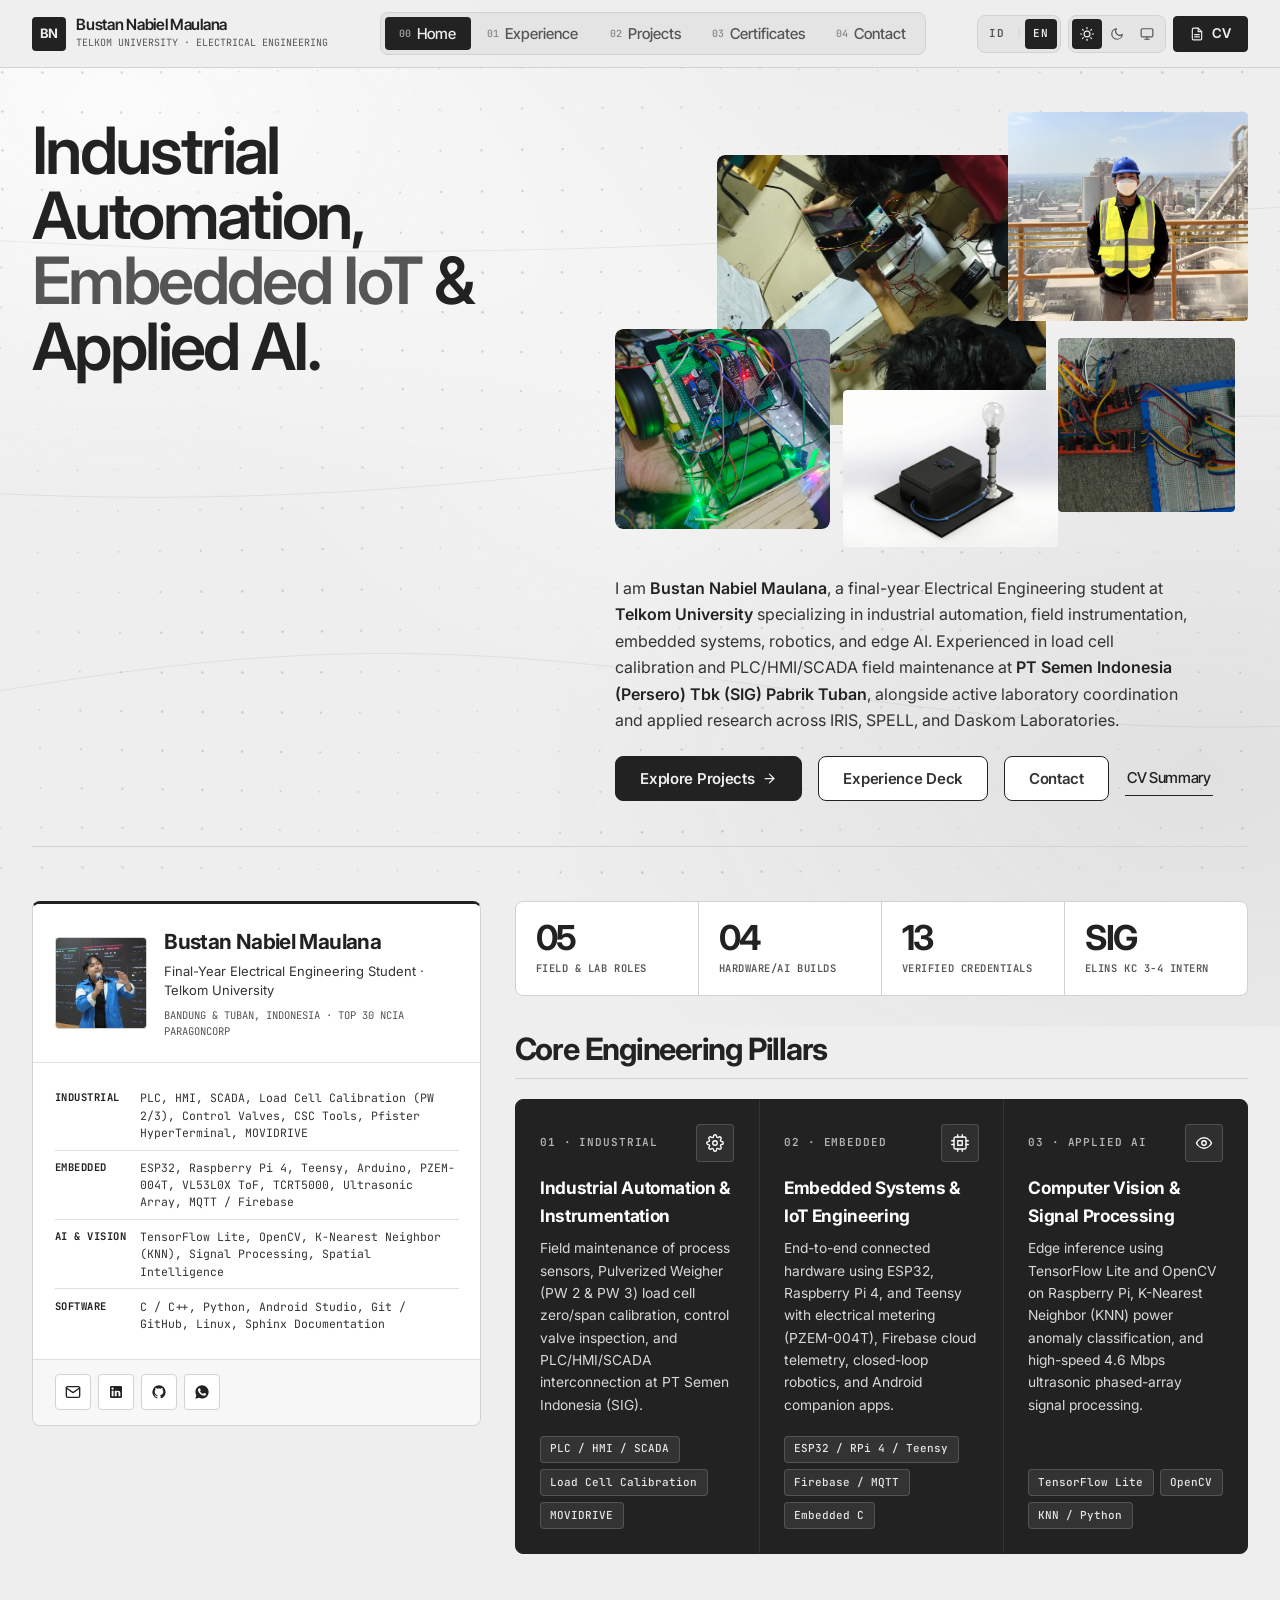
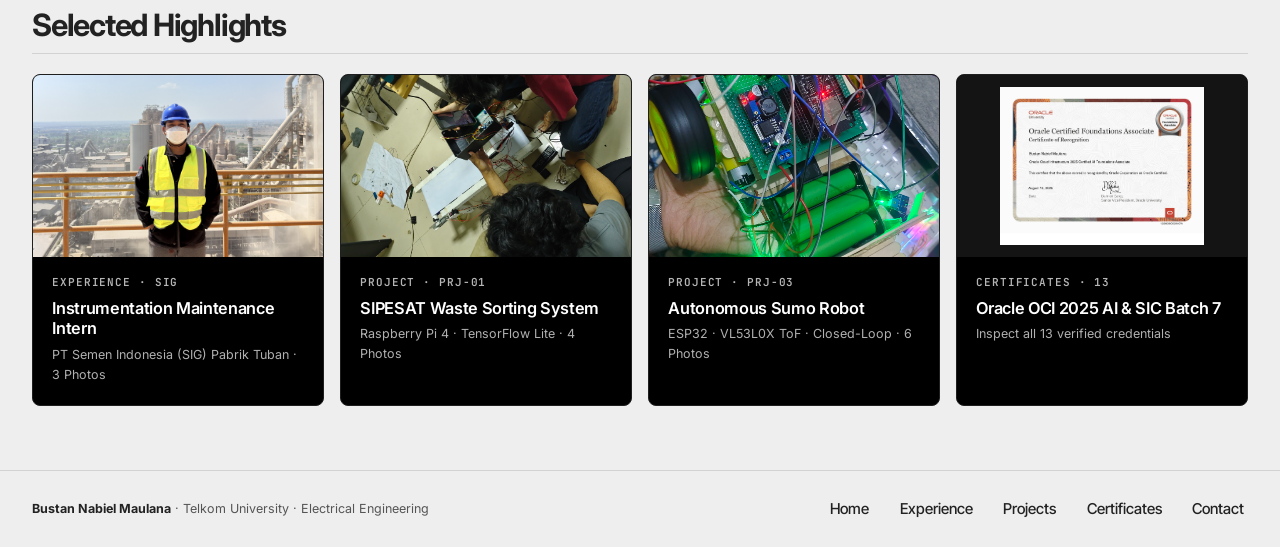
==== commit 7b44d1c6: "Add kinetic background and layer animations; remove AI-style status widgets" ====
--- a/index.html
+++ b/index.html
@@ -1,5 +1,5 @@
 <!DOCTYPE html>
-<html lang="en" data-theme-mode="system" data-resolved-theme="light">
+<html lang="en" data-theme-mode="light" data-resolved-theme="light">
 
 <head>
   <meta charset="UTF-8" />
@@ -43,8 +43,9 @@
 </head>
 
 <body>
-  <!-- Subtle GPU-Composited Technical Drafting Grid -->
-  <div id="tech-grid-bg" class="tech-grid-bg" aria-hidden="true"></div>
+  <!-- 2-Layer Living Monochrome Background: Subtle Ambient Gallery Lighting + Kinetic Architectural Field -->
+  <div id="ambient-canvas-bg" class="ambient-canvas-bg" aria-hidden="true"></div>
+  <canvas id="kinetic-bg-canvas" class="kinetic-bg-canvas" aria-hidden="true"></canvas>
 
   <!-- ================= PERSISTENT FULL-WIDTH HEADER ================= -->
   <header class="site-header">
@@ -80,7 +81,7 @@
 
         <!-- Theme Switcher -->
         <div class="theme-switch" role="radiogroup" aria-label="Theme preference">
-          <button type="button" class="theme-btn" role="radio" data-theme-opt="light" aria-checked="false" aria-label="Light mode" title="Light mode">
+          <button type="button" class="theme-btn" role="radio" data-theme-opt="light" aria-checked="true" aria-label="Light mode" title="Light mode">
             <svg width="14" height="14" viewBox="0 0 24 24" fill="none" stroke="currentColor" stroke-width="2" stroke-linecap="round" stroke-linejoin="round" aria-hidden="true">
               <circle cx="12" cy="12" r="5"></circle>
               <line x1="12" y1="1" x2="12" y2="3"></line><line x1="12" y1="21" x2="12" y2="23"></line>
@@ -94,7 +95,7 @@
               <path d="M21 12.79A9 9 0 1 1 11.21 3 7 7 0 0 0 21 12.79z"></path>
             </svg>
           </button>
-          <button type="button" class="theme-btn" role="radio" data-theme-opt="system" aria-checked="true" aria-label="System theme" title="Follow system theme">
+          <button type="button" class="theme-btn" role="radio" data-theme-opt="system" aria-checked="false" aria-label="System theme" title="Follow system theme">
             <svg width="14" height="14" viewBox="0 0 24 24" fill="none" stroke="currentColor" stroke-width="2" stroke-linecap="round" stroke-linejoin="round" aria-hidden="true">
               <rect x="2" y="3" width="20" height="14" rx="2" ry="2"></rect>
               <line x1="8" y1="21" x2="16" y2="21"></line><line x1="12" y1="17" x2="12" y2="21"></line>
@@ -130,7 +131,7 @@
       <li><a href="#experience" data-nav-view="experience" class="mobile-nav-link"><span data-i18n="mobile.experience">Experience &amp; Field Work</span><span class="mono">01</span></a></li>
       <li><a href="#projects" data-nav-view="projects" class="mobile-nav-link"><span data-i18n="mobile.projects">Projects Showcase</span><span class="mono">02</span></a></li>
       <li><a href="#certificates" data-nav-view="certificates" class="mobile-nav-link"><span data-i18n="mobile.certificates">Official Certificates (13)</span><span class="mono">03</span></a></li>
-      <li><a href="#contact" data-nav-view="contact" class="mobile-nav-link"><span data-i18n="mobile.contact">Contact Channels</span><span class="mono">04</span></a></li>
+      <li><a href="#contact" data-nav-view="contact" class="mobile-nav-link"><span data-i18n="mobile.contact">Contact</span><span class="mono">04</span></a></li>
       <li><button type="button" class="mobile-nav-link" style="width:100%;" data-open-cv><span data-i18n="home.cta.cv">CV Summary</span><span class="mono">CV</span></button></li>
     </ul>
     <div class="mobile-drawer-foot mobile-controls-row">
@@ -146,13 +147,13 @@
       <div class="mobile-control-group">
         <span class="mono" style="font-size:11px; color:var(--ink-muted);" data-i18n="mobile.theme">THEME</span>
         <div class="theme-switch" style="display:inline-flex;" role="radiogroup" aria-label="Mobile theme preference">
-          <button type="button" class="theme-btn" role="radio" data-theme-opt="light" aria-checked="false" aria-label="Light mode">
+          <button type="button" class="theme-btn" role="radio" data-theme-opt="light" aria-checked="true" aria-label="Light mode">
             <svg width="14" height="14" viewBox="0 0 24 24" fill="none" stroke="currentColor" stroke-width="2"><circle cx="12" cy="12" r="5"></circle><line x1="12" y1="1" x2="12" y2="3"></line><line x1="12" y1="21" x2="12" y2="23"></line><line x1="1" y1="12" x2="3" y2="12"></line><line x1="21" y1="12" x2="23" y2="12"></line></svg>
           </button>
           <button type="button" class="theme-btn" role="radio" data-theme-opt="dark" aria-checked="false" aria-label="Dark mode">
             <svg width="14" height="14" viewBox="0 0 24 24" fill="none" stroke="currentColor" stroke-width="2"><path d="M21 12.79A9 9 0 1 1 11.21 3 7 7 0 0 0 21 12.79z"></path></svg>
           </button>
-          <button type="button" class="theme-btn" role="radio" data-theme-opt="system" aria-checked="true" aria-label="System theme">
+          <button type="button" class="theme-btn" role="radio" data-theme-opt="system" aria-checked="false" aria-label="System theme">
             <svg width="14" height="14" viewBox="0 0 24 24" fill="none" stroke="currentColor" stroke-width="2"><rect x="2" y="3" width="20" height="14" rx="2" ry="2"></rect><line x1="8" y1="21" x2="16" y2="21"></line><line x1="12" y1="17" x2="12" y2="21"></line></svg>
           </button>
         </div>
@@ -171,11 +172,6 @@
         <!-- Asymmetric Gallery Wall Hero on Seamless Studio Canvas (#eeeeee) -->
         <div class="gallery-hero">
           <div class="hero-statement-block stagger-item" style="--stagger-i:0">
-            <div class="status-strip">
-              <span class="status-dot" aria-hidden="true"></span>
-              <span data-i18n="home.status">OPEN FOR INDUSTRIAL AUTOMATION, INSTRUMENTATION &amp; IOT ROLES</span>
-            </div>
-
             <h1 class="hero-headline">
               <span data-i18n="home.headline.pre">Industrial Automation, </span><span class="headline-subdued" data-i18n="home.headline.accent">Embedded IoT</span><span data-i18n="home.headline.post"> &amp; Applied AI.</span>
             </h1>
@@ -241,19 +237,11 @@
           </div>
         </div>
 
-        <!-- 00.1 Engineer Dossier + Telemetry KPIs + Dark Feature Pillars -->
+        <!-- Engineer Profile Dossier + Portfolio Metrics + Core Engineering Pillars -->
         <div class="home-split home-subblock">
-          <!-- Left Sticky Column: Engineer Identification Dossier -->
+          <!-- Left Sticky Column: Engineer Profile Card -->
           <aside class="dossier-col" aria-label="Engineer Profile Dossier">
             <div class="dossier-card stagger-item" style="--stagger-i:2">
-              <div class="dossier-telemetry">
-                <span style="display:inline-flex; align-items:center; gap:0.45rem;">
-                  <span class="status-dot" aria-hidden="true"></span>
-                  <span>SYS // ONLINE</span>
-                </span>
-                <span data-wib-clock>00:00:00 WIB</span>
-              </div>
-
               <div class="dossier-head">
                 <div class="portrait-box">
                   <img src="images/profile/foto_profil.jpg" alt="Portrait of Bustan Nabiel Maulana" />
@@ -289,7 +277,6 @@
               </div>
 
               <div class="dossier-foot">
-                <span class="mono" style="font-size:11px; color:var(--ink-muted);" data-i18n="dossier.channels">DIRECT CHANNELS</span>
                 <div class="social-icon-row">
                   <a class="icon-chip" href="mailto:bustanmaulana50@gmail.com" aria-label="Email Bustan" title="bustanmaulana50@gmail.com">
                     <svg width="16" height="16" viewBox="0 0 24 24" fill="none" stroke="currentColor" stroke-width="2" stroke-linecap="round" stroke-linejoin="round" aria-hidden="true"><path d="M4 4h16c1.1 0 2 .9 2 2v12c0 1.1-.9 2-2 2H4c-1.1 0-2-.9-2-2V6c0-1.1.9-2 2-2z"></path><polyline points="22,6 12,13 2,6"></polyline></svg>
@@ -331,18 +318,17 @@
               </div>
             </div>
 
-            <!-- 00.1 Core Competency Pillars (Studio.Design Charcoal Dark Feature Panel) -->
-            <div class="stagger-item" style="--stagger-i:3">
+            <!-- Core Competency Pillars -->
+            <div class="stagger-item scroll-reveal" style="--stagger-i:3">
               <div class="subblock-head">
                 <h2 class="subblock-title editorial-heading" data-i18n="pillars.title">Core Engineering Pillars</h2>
-                <span class="mono" style="font-size:11px; color:var(--ink-muted);" data-i18n="pillars.code">00.1 // DISCIPLINE MATRIX</span>
               </div>
 
               <div class="pillars-grid dark-feature-panel">
                 <div class="pillar-card">
                   <div>
                     <div class="pillar-head">
-                      <span class="eyebrow eyebrow-inverse" data-i18n="pillars.c1.eyebrow">CH-01 // INDUSTRIAL</span>
+                      <span class="eyebrow eyebrow-inverse" data-i18n="pillars.c1.eyebrow">01 · Industrial</span>
                       <span class="pillar-icon" aria-hidden="true">
                         <svg width="18" height="18" viewBox="0 0 24 24" fill="none" stroke="currentColor" stroke-width="1.8" stroke-linecap="round" stroke-linejoin="round"><circle cx="12" cy="12" r="3"></circle><path d="M19.4 15a1.65 1.65 0 0 0 .33 1.82l.06.06a2 2 0 1 1-2.83 2.83l-.06-.06a1.65 1.65 0 0 0-1.82-.33 1.65 1.65 0 0 0-1 1.51V21a2 2 0 0 1-4 0v-.09A1.65 1.65 0 0 0 9 19.4a1.65 1.65 0 0 0-1.82.33l-.06.06a2 2 0 1 1-2.83-2.83l.06-.06a1.65 1.65 0 0 0 .33-1.82 1.65 1.65 0 0 0-1.51-1H3a2 2 0 0 1 0-4h.09A1.65 1.65 0 0 0 4.6 9a1.65 1.65 0 0 0-.33-1.82l-.06-.06a2 2 0 1 1 2.83-2.83l.06.06a1.65 1.65 0 0 0 1.82.33H9a1.65 1.65 0 0 0 1-1.51V3a2 2 0 0 1 4 0v.09a1.65 1.65 0 0 0 1 1.51 1.65 1.65 0 0 0 1.82-.33l.06-.06a2 2 0 1 1 2.83 2.83l-.06.06a1.65 1.65 0 0 0-.33 1.82V9a1.65 1.65 0 0 0 1.51 1H21a2 2 0 0 1 0 4h-.09a1.65 1.65 0 0 0-1.51 1z"></path></svg>
                       </span>
@@ -360,7 +346,7 @@
                 <div class="pillar-card">
                   <div>
                     <div class="pillar-head">
-                      <span class="eyebrow eyebrow-inverse" data-i18n="pillars.c2.eyebrow">CH-02 // EMBEDDED</span>
+                      <span class="eyebrow eyebrow-inverse" data-i18n="pillars.c2.eyebrow">02 · Embedded</span>
                       <span class="pillar-icon" aria-hidden="true">
                         <svg width="18" height="18" viewBox="0 0 24 24" fill="none" stroke="currentColor" stroke-width="1.8" stroke-linecap="round" stroke-linejoin="round"><rect x="4" y="4" width="16" height="16" rx="2" ry="2"></rect><rect x="9" y="9" width="6" height="6"></rect><line x1="9" y1="1" x2="9" y2="4"></line><line x1="15" y1="1" x2="15" y2="4"></line><line x1="9" y1="20" x2="9" y2="23"></line><line x1="15" y1="20" x2="15" y2="23"></line><line x1="20" y1="9" x2="23" y2="9"></line><line x1="20" y1="14" x2="23" y2="14"></line><line x1="1" y1="9" x2="4" y2="9"></line><line x1="1" y1="14" x2="4" y2="14"></line></svg>
                       </span>
@@ -378,7 +364,7 @@
                 <div class="pillar-card">
                   <div>
                     <div class="pillar-head">
-                      <span class="eyebrow eyebrow-inverse" data-i18n="pillars.c3.eyebrow">CH-03 // APPLIED AI</span>
+                      <span class="eyebrow eyebrow-inverse" data-i18n="pillars.c3.eyebrow">03 · Applied AI</span>
                       <span class="pillar-icon" aria-hidden="true">
                         <svg width="18" height="18" viewBox="0 0 24 24" fill="none" stroke="currentColor" stroke-width="1.8" stroke-linecap="round" stroke-linejoin="round"><path d="M2 12s3-7 10-7 10 7 10 7-3 7-10 7-10-7-10-7Z"></path><circle cx="12" cy="12" r="3"></circle></svg>
                       </span>
@@ -397,11 +383,10 @@
           </div>
         </div>
 
-        <!-- 00.2 Full-Width Black Showcase Highlights (Edge-to-Edge 0px Padded Visuals, 8px Radius, No Shadow) -->
-        <div class="home-subblock stagger-item" style="--stagger-i:4">
+        <!-- Full-Width Black Showcase Highlights -->
+        <div class="home-subblock stagger-item scroll-reveal" style="--stagger-i:4">
           <div class="subblock-head">
             <h2 class="subblock-title editorial-heading" data-i18n="highlights.title">Selected Highlights</h2>
-            <span class="mono" style="font-size:11px; color:var(--ink-muted);" data-i18n="highlights.code">00.2 // DIRECT LAYER SHORTCUTS</span>
           </div>
 
           <div class="highlights-grid">
@@ -459,7 +444,7 @@
         <div class="layer-header stagger-item" style="--stagger-i:0">
           <div class="layer-header-row">
             <div>
-              <span class="eyebrow" data-i18n="exp.eyebrow">01 // FIELD WORK, LABORATORIES &amp; LEADERSHIP</span>
+              <span class="eyebrow" data-i18n="exp.eyebrow">01 · Field Work, Laboratories &amp; Leadership</span>
               <h2 class="layer-title" data-i18n="exp.title">Experience Deck</h2>
               <p class="layer-subtitle" data-i18n="exp.subtitle">
                 Select any role on the left to inspect verified technical scope, field documentation, and full multi-photo galleries (32 authentic photos across 5 folders).
@@ -488,7 +473,7 @@
         <div class="layer-header stagger-item" style="--stagger-i:0">
           <div class="layer-header-row">
             <div>
-              <span class="eyebrow" data-i18n="prj.eyebrow">02 // HARDWARE, IOT, ROBOTICS &amp; AI BUILDS</span>
+              <span class="eyebrow" data-i18n="prj.eyebrow">02 · Hardware, IoT, Robotics &amp; AI</span>
               <h2 class="layer-title" data-i18n="prj.title">Engineering Projects Showcase</h2>
               <p class="layer-subtitle" data-i18n="prj.subtitle">
                 Select a project from the directory to review its engineering problem context, system architecture, specifications, and complete hardware documentation gallery (17 authentic photos).
@@ -507,7 +492,6 @@
         <div id="prj-bento" class="projects-bento-grid stagger-item" style="--stagger-i:1" aria-label="Projects Bento Grid"></div>
 
         <div class="bento-hint-bar stagger-item" style="--stagger-i:2">
-          <span class="status-dot" aria-hidden="true"></span>
           <span data-i18n="prj.bentoHint">Select any project card above to inspect its full engineering datasheet &amp; photo gallery below.</span>
         </div>
 
@@ -522,7 +506,7 @@
         <div class="layer-header stagger-item" style="--stagger-i:0">
           <div class="layer-header-row">
             <div>
-              <span class="eyebrow" data-i18n="cert.eyebrow">03 // VERIFIED CREDENTIALS REGISTRY</span>
+              <span class="eyebrow" data-i18n="cert.eyebrow">03 · Verified Credentials</span>
               <h2 class="layer-title" data-i18n="cert.title">Official Certificates (13)</h2>
               <p class="layer-subtitle" data-i18n="cert.subtitle">
                 Filter by domain and select any credential card to inspect full-resolution artwork, credential ID, issuer metadata, and browse Next/Prev inside the lightbox modal.
@@ -542,15 +526,15 @@
       </section>
 
       <!-- ===============================================================
-           LAYER 04: CONTACT (FULL-WIDTH OFFICIAL SVG CHANNELS)
+           LAYER 04: CONTACT (FULL-WIDTH OFFICIAL SVG LINKS)
            =============================================================== -->
-      <section id="view-contact" class="view-layer" aria-label="Contact Channels">
+      <section id="view-contact" class="view-layer" aria-label="Contact">
         <div class="layer-header stagger-item" style="--stagger-i:0">
           <div>
-            <span class="eyebrow" data-i18n="contact.eyebrow">04 // DIRECT ENGINEERING CHANNELS</span>
+            <span class="eyebrow" data-i18n="contact.eyebrow">04 · Direct Contact</span>
             <h2 class="layer-title" data-i18n="contact.title">Contact &amp; Collaboration</h2>
             <p class="layer-subtitle" data-i18n="contact.subtitle">
-              Reach out directly via official channels for industrial automation, instrumentation, embedded IoT, or applied AI engineering opportunities.
+              Reach out directly for industrial automation, instrumentation, embedded IoT, or applied AI engineering opportunities.
             </p>
           </div>
         </div>
@@ -653,11 +637,6 @@
 
           <!-- Availability & Dossier Panel -->
           <aside class="availability-panel interactive-card" aria-label="Availability Details">
-            <div class="status-pill" style="align-self:flex-start;">
-              <span class="status-dot" aria-hidden="true"></span>
-              <span data-i18n="contact.avail.pill">AVAILABLE FOR OPPORTUNITIES</span>
-            </div>
-
             <h3 data-i18n="contact.avail.title">Location &amp; Role Readiness</h3>
             <p data-i18n-html="contact.avail.desc.html">
               Based in <strong>Bandung &amp; Tuban, Indonesia</strong> (UTC+7 / WIB). Open to graduate engineering roles,
@@ -666,10 +645,6 @@
 
             <table class="spec-table">
               <tbody>
-                <tr>
-                  <th data-i18n="contact.avail.time">Local Time</th>
-                  <td data-wib-clock>00:00:00 WIB</td>
-                </tr>
                 <tr>
                   <th data-i18n="contact.avail.inst">Institution</th>
                   <td data-i18n="contact.avail.instVal">Telkom University (S.T. Electrical Engineering)</td>
@@ -734,11 +709,6 @@
         <a href="#certificates" data-nav-view="certificates" data-i18n="nav.certificates">Certificates</a>
         <a href="#contact" data-nav-view="contact" data-i18n="nav.contact">Contact</a>
       </div>
-
-      <span class="clock-pill">
-        <span class="status-dot" aria-hidden="true"></span>
-        <span data-wib-clock>00:00:00 WIB</span>
-      </span>
     </div>
   </footer>
 
--- a/css/style.css
+++ b/css/style.css
@@ -41,9 +41,7 @@
   --accent-soft: #e2e2e2;
   --accent-border: #b8b8b8;
   --spotlight-color: rgba(34, 34, 34, 0.045);
-  --status-ok: var(--color-charcoal-ink);
   --nav-bg: rgba(238, 238, 238, 0.92);
-  --grid-line: rgba(34, 34, 34, 0.032);
 
   /* Studio.Design Elevation (Hover Lift ONLY on prominent buttons) */
   --shadow-lift: 0px 2px 15px 0px rgba(0, 0, 0, 0.1);
@@ -93,9 +91,7 @@
   --accent-soft: #262626;
   --accent-border: #404040;
   --spotlight-color: rgba(255, 255, 255, 0.05);
-  --status-ok: #f3f3f3;
   --nav-bg: rgba(17, 17, 17, 0.92);
-  --grid-line: rgba(255, 255, 255, 0.03);
   --shadow-lift: 0px 2px 15px 0px rgba(0, 0, 0, 0.45);
   --shadow-modal: 0px 20px 52px -12px rgba(0, 0, 0, 0.72);
 }
@@ -126,19 +122,49 @@
   position: relative;
 }
 
-/* Subtle Architectural Canvas Grid (GPU-Composited) */
-.tech-grid-bg {
+/* ==========================================================================
+   2-Layer Living Monochrome Background (Ambient Gallery Lighting + Kinetic Field)
+   ========================================================================== */
+.ambient-canvas-bg {
   position: fixed;
-  inset: -24px;
+  inset: -14%;
   z-index: 0;
   pointer-events: none;
-  background-image:
-    linear-gradient(to right, var(--grid-line) 1px, transparent 1px),
-    linear-gradient(to bottom, var(--grid-line) 1px, transparent 1px);
-  background-size: 40px 40px;
-  transform: translate3d(var(--grid-x, 0px), var(--grid-y, 0px), 0);
-  transition: transform 0.4s var(--ease-out-expo);
+  background:
+    radial-gradient(62% 54% at 18% 20%, rgba(255, 255, 255, 0.78) 0%, rgba(255, 255, 255, 0) 68%),
+    radial-gradient(58% 52% at 84% 78%, rgba(216, 216, 216, 0.62) 0%, rgba(238, 238, 238, 0) 70%),
+    radial-gradient(48% 46% at 54% 44%, rgba(255, 255, 255, 0.42) 0%, rgba(238, 238, 238, 0) 65%);
+  animation: ambientGalleryLight 26s ease-in-out infinite alternate;
   will-change: transform;
+}
+
+html.dark .ambient-canvas-bg {
+  background:
+    radial-gradient(62% 54% at 18% 20%, rgba(44, 44, 44, 0.52) 0%, rgba(17, 17, 17, 0) 68%),
+    radial-gradient(58% 52% at 84% 78%, rgba(30, 30, 30, 0.48) 0%, rgba(17, 17, 17, 0) 70%),
+    radial-gradient(48% 46% at 54% 44%, rgba(38, 38, 38, 0.34) 0%, rgba(17, 17, 17, 0) 65%);
+}
+
+@keyframes ambientGalleryLight {
+  0% {
+    transform: translate3d(-2.2%, -1.6%, 0) scale(1);
+  }
+  50% {
+    transform: translate3d(2.4%, 1.2%, 0) scale(1.04);
+  }
+  100% {
+    transform: translate3d(-1.4%, 2.2%, 0) scale(1.01);
+  }
+}
+
+.kinetic-bg-canvas {
+  position: fixed;
+  inset: 0;
+  width: 100%;
+  height: 100%;
+  z-index: 0;
+  pointer-events: none;
+  display: block;
 }
 
 .site-header,
@@ -687,7 +713,7 @@
 }
 
 /* ==========================================================================
-   Multi-Layer SPA Stage & Clean Editorial Transitions (Zero Stuck Opacity)
+   Multi-Layer SPA Stage, Exit/Enter Choreography & Scroll-Triggered Depth
    ========================================================================== */
 .main-stage {
   flex: 1 0 auto;
@@ -698,8 +724,37 @@
   display: none;
 }
 
+.view-layer.leaving {
+  display: block;
+  pointer-events: none;
+  animation: layerExit 0.16s var(--ease-out-expo) forwards;
+}
+
 .view-layer.active {
   display: block;
+  animation: layerEnter 0.36s var(--ease-out-expo) both;
+}
+
+@keyframes layerExit {
+  from {
+    opacity: 1;
+    transform: translate3d(0, 0, 0);
+  }
+  to {
+    opacity: 0;
+    transform: translate3d(0, -8px, 0);
+  }
+}
+
+@keyframes layerEnter {
+  from {
+    opacity: 0;
+    transform: translate3d(0, 10px, 0);
+  }
+  to {
+    opacity: 1;
+    transform: none;
+  }
 }
 
 @keyframes staggerReveal {
@@ -715,7 +770,37 @@
 
 .view-layer.active .stagger-item {
   animation: staggerReveal 0.42s var(--ease-out-expo) both;
-  animation-delay: calc(var(--stagger-i, 0) * 55ms);
+  animation-delay: calc(var(--stagger-i, 0) * 48ms);
+}
+
+/* Fast Staggered Cascade for Dynamically Rendered Cards (Zero Stuck Opacity) */
+@keyframes cardCascade {
+  from {
+    opacity: 0;
+    transform: translate3d(0, 10px, 0);
+  }
+  to {
+    opacity: 1;
+    transform: none;
+  }
+}
+
+.cascade-card {
+  animation: cardCascade 0.34s var(--ease-out-expo) both;
+  animation-delay: calc(var(--card-i, 0) * 42ms);
+}
+
+/* Below-the-Fold Scroll Depth Reveal (Strictly Below Fold + Safe Fallback) */
+.scroll-reveal.reveal-pending {
+  opacity: 0;
+  transform: translate3d(0, 16px, 0);
+  animation: none !important;
+}
+
+.scroll-reveal.is-revealed {
+  opacity: 1;
+  transform: none;
+  transition: opacity 0.48s var(--ease-out-expo), transform 0.48s var(--ease-out-expo);
 }
 
 .layer-header {
@@ -838,54 +923,6 @@
   background: rgba(255, 255, 255, 0.08);
   color: #e6e6e6;
   border: 1px solid rgba(255, 255, 255, 0.16);
-}
-
-/* Quiet Monochrome Status Strip (Zero Pill Radius) */
-.status-strip,
-.status-pill {
-  display: inline-flex;
-  align-items: center;
-  gap: 0.6rem;
-  padding: 0.38rem 0.78rem;
-  background: var(--surface);
-  border: 1px solid var(--border);
-  border-radius: var(--radius-md);
-  font-family: var(--font-mono);
-  font-size: clamp(10px, 0.2vw + 9.5px, 11px);
-  font-weight: 600;
-  letter-spacing: 0.04em;
-  color: var(--ink);
-  max-width: 100%;
-}
-
-.status-dot {
-  position: relative;
-  width: 7px;
-  height: 7px;
-  border-radius: 2px;
-  background: var(--status-ok);
-  flex-shrink: 0;
-}
-
-.status-dot::after {
-  content: '';
-  position: absolute;
-  inset: -4px;
-  border-radius: 3px;
-  border: 1.5px solid var(--status-ok);
-  opacity: 0;
-  animation: telemetryPulse 2.6s var(--ease-out-expo) infinite;
-}
-
-@keyframes telemetryPulse {
-  0% {
-    transform: scale(0.75);
-    opacity: 0.65;
-  }
-  70%, 100% {
-    transform: scale(1.85);
-    opacity: 0;
-  }
 }
 
 /* ==========================================================================
@@ -908,7 +945,7 @@
 
 /* Studio.Design Hero Display: Inter up to 80px/600, 1.0 line-height, -0.04em (-3.2px) tracking */
 .hero-headline {
-  margin: 1.15rem 0 0;
+  margin: 0;
   font-family: var(--font-display);
   font-size: clamp(2.45rem, 5.1vw, 5rem);
   font-weight: 600;
@@ -1152,29 +1189,9 @@
 .dossier-card {
   background: var(--surface);
   border: 1px solid var(--border);
+  border-top: 3px solid var(--ink);
   border-radius: var(--radius-lg);
   overflow: hidden;
-}
-
-.dossier-telemetry {
-  padding: 0.65rem 1.25rem;
-  background: var(--surface-charcoal);
-  color: #f3f3f3;
-  display: flex;
-  align-items: center;
-  justify-content: space-between;
-  gap: 0.5rem;
-  font-family: var(--font-mono);
-  font-size: 10.5px;
-  font-weight: 600;
-}
-
-.dossier-telemetry .status-dot {
-  background: #ffffff;
-}
-
-.dossier-telemetry .status-dot::after {
-  border-color: #ffffff;
 }
 
 .dossier-head {
@@ -1280,7 +1297,7 @@
   display: flex;
   flex-wrap: wrap;
   align-items: center;
-  justify-content: space-between;
+  justify-content: flex-start;
   gap: 0.65rem;
 }
 
@@ -2333,42 +2350,29 @@
   opacity: 0.62;
 }
 
-.clock-pill {
-  display: inline-flex;
-  align-items: center;
-  gap: 0.5rem;
-  padding: 0.34rem 0.72rem;
-  border: 1px solid var(--border);
-  background: var(--surface);
-  color: var(--ink);
-  font-family: var(--font-mono);
-  font-size: 11.5px;
-  border-radius: var(--radius-md);
-}
-
 /* ==========================================================================
-   Modals (Touch-Friendly Lightbox & CV Summary)
+   Modals (Smooth Backdrop Fade + Panel Scale-In/Out Transitions)
    ========================================================================== */
 .modal-backdrop {
   position: fixed;
   inset: 0;
   z-index: 200;
-  background: rgba(0, 0, 0, 0.84);
+  background: rgba(0, 0, 0, 0.82);
   backdrop-filter: blur(6px);
-  display: none;
+  display: flex;
   align-items: center;
   justify-content: center;
   padding: clamp(0.5rem, 2vw, 1.5rem);
+  opacity: 0;
+  visibility: hidden;
+  pointer-events: none;
+  transition: opacity 0.24s var(--ease-out-expo), visibility 0.24s var(--ease-out-expo);
 }
 
 .modal-backdrop.open {
-  display: flex;
-  animation: modalFade 0.2s ease both;
-}
-
-@keyframes modalFade {
-  from { opacity: 0; }
-  to { opacity: 1; }
+  opacity: 1;
+  visibility: visible;
+  pointer-events: auto;
 }
 
 .modal-panel {
@@ -2381,18 +2385,14 @@
   flex-direction: column;
   overflow: hidden;
   box-shadow: var(--shadow-modal);
-  animation: modalRise 0.28s var(--ease-out-expo) both;
-}
-
-@keyframes modalRise {
-  from {
-    opacity: 0;
-    transform: translate3d(0, 12px, 0) scale(0.985);
-  }
-  to {
-    opacity: 1;
-    transform: translate3d(0, 0, 0) scale(1);
-  }
+  opacity: 0;
+  transform: translate3d(0, 14px, 0) scale(0.965);
+  transition: opacity 0.28s var(--ease-out-expo), transform 0.28s var(--ease-out-expo);
+}
+
+.modal-backdrop.open .modal-panel {
+  opacity: 1;
+  transform: translate3d(0, 0, 0) scale(1);
 }
 
 .modal-panel.narrow {
@@ -2874,7 +2874,7 @@
   }
 }
 
-/* Reduced Motion Accessibility — Disables Parallax, Float-In & Stagger Animations */
+/* Reduced Motion Accessibility — Disables Parallax, Kinetic Loop, Ambient Shift & Stagger */
 @media (prefers-reduced-motion: reduce) {
   *,
   *::before,
@@ -2884,12 +2884,14 @@
     transition-duration: 0.01ms !important;
   }
 
-  .tech-grid-bg,
+  .ambient-canvas-bg,
   .mosaic-parallax {
     transform: none !important;
-  }
-
-  .status-dot::after {
-    display: none;
-  }
-}
+    animation: none !important;
+  }
+
+  .scroll-reveal.reveal-pending {
+    opacity: 1 !important;
+    transform: none !important;
+  }
+}
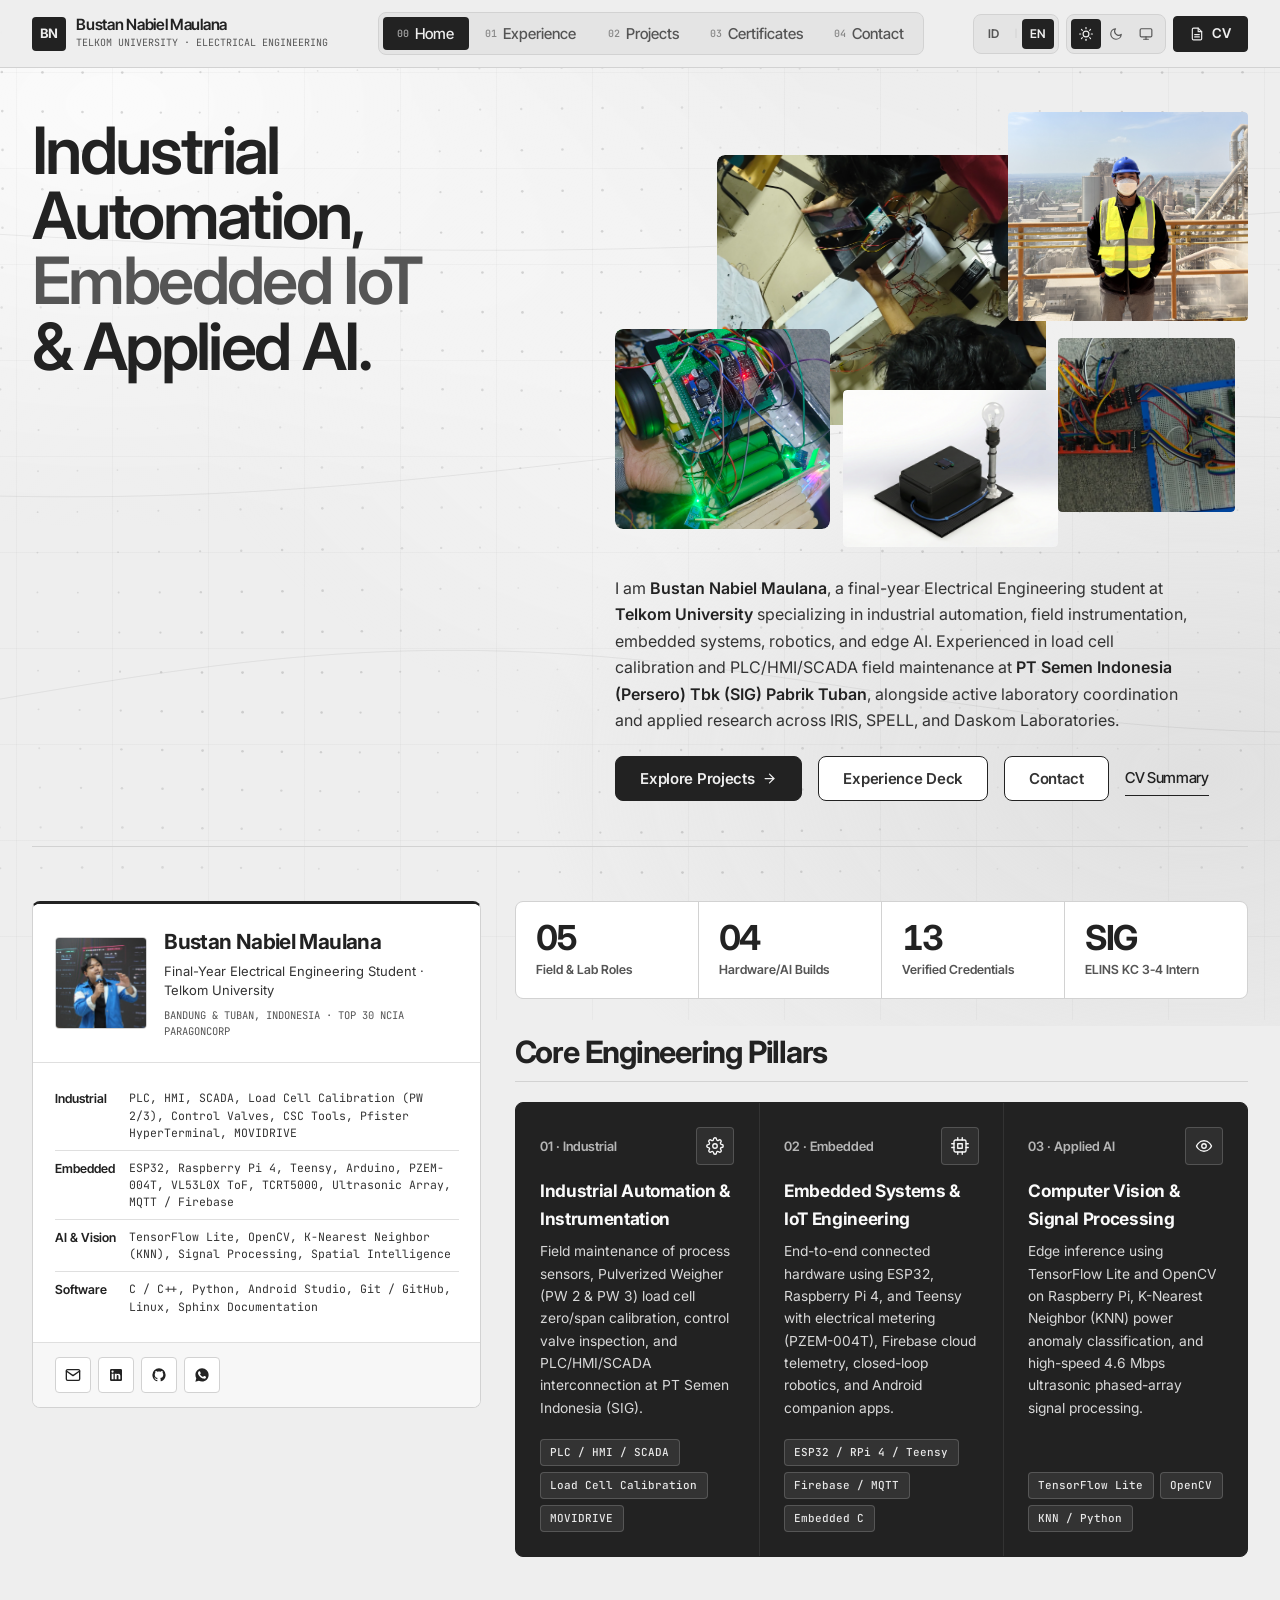
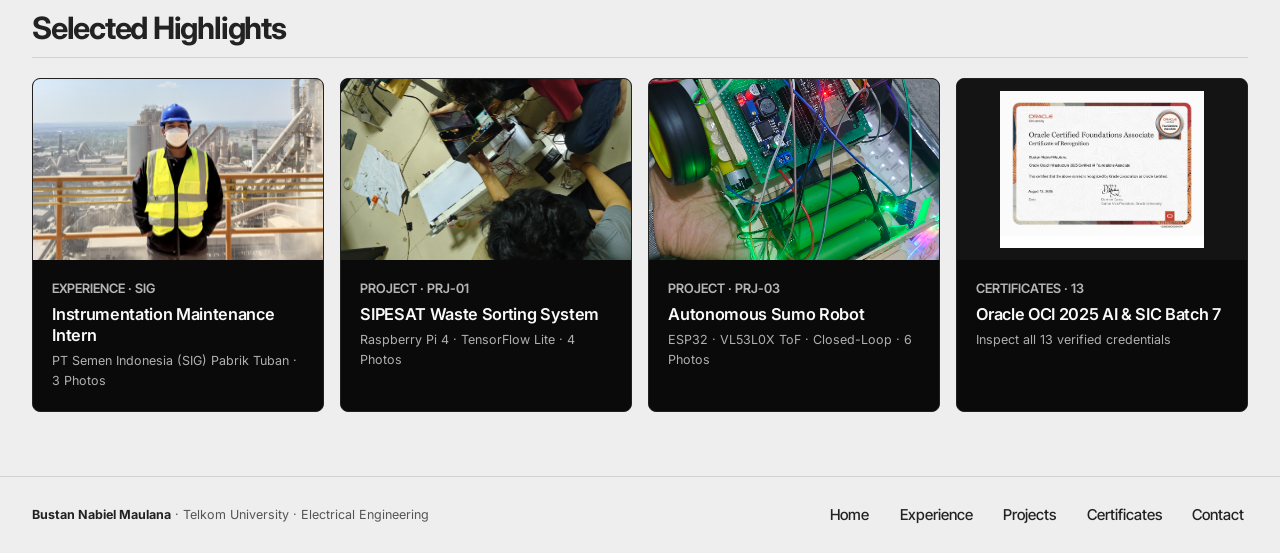
==== commit a443fd49: "feat: add precision parallax animations and UI polish" ====
--- a/index.html
+++ b/index.html
@@ -25,8 +25,10 @@
       var pref = (raw === 'light' || raw === 'dark' || raw === 'system') ? raw : 'light';
       var sysDark = window.matchMedia && window.matchMedia('(prefers-color-scheme: dark)').matches;
       var resolved = pref === 'dark' ? 'dark' : (pref === 'light' ? 'light' : (sysDark ? 'dark' : 'light'));
+      document.documentElement.classList.add('js');
       document.documentElement.setAttribute('data-theme-mode', pref);
       document.documentElement.setAttribute('data-resolved-theme', resolved);
+      document.documentElement.setAttribute('data-theme', resolved);
       if (resolved === 'dark') document.documentElement.classList.add('dark');
       if (savedLang === 'id' || savedLang === 'en') document.documentElement.lang = savedLang;
     })();
@@ -43,8 +45,11 @@
 </head>
 
 <body>
-  <!-- 2-Layer Living Monochrome Background: Subtle Ambient Gallery Lighting + Kinetic Architectural Field -->
+  <a href="#main-content" class="skip-link">Skip to content</a>
+
+  <!-- Multi-Layer Living Monochrome Background: Ambient Gallery Lighting + Architectural Depth Grid + Kinetic Field -->
   <div id="ambient-canvas-bg" class="ambient-canvas-bg" aria-hidden="true"></div>
+  <div id="ambient-depth-grid" class="ambient-depth-grid" aria-hidden="true"></div>
   <canvas id="kinetic-bg-canvas" class="kinetic-bg-canvas" aria-hidden="true"></canvas>
 
   <!-- ================= PERSISTENT FULL-WIDTH HEADER ================= -->
@@ -122,6 +127,9 @@
         </button>
       </div>
     </div>
+    <div class="scroll-progress" aria-hidden="true">
+      <span id="scroll-progress-bar" class="scroll-progress-bar"></span>
+    </div>
   </header>
 
   <!-- Mobile / Tablet Navigation Drawer -->
@@ -162,7 +170,7 @@
   </div>
 
   <!-- ================= MULTI-LAYER MAIN STAGE (FULL-WIDTH 1600px) ================= -->
-  <main class="main-stage">
+  <main id="main-content" class="main-stage">
     <div class="container">
 
       <!-- ===============================================================
@@ -241,9 +249,9 @@
         <div class="home-split home-subblock">
           <!-- Left Sticky Column: Engineer Profile Card -->
           <aside class="dossier-col" aria-label="Engineer Profile Dossier">
-            <div class="dossier-card stagger-item" style="--stagger-i:2">
+            <div class="dossier-card stagger-item scroll-reveal" style="--stagger-i:2; --reveal-i:0">
               <div class="dossier-head">
-                <div class="portrait-box">
+                <div class="portrait-box parallax-frame" data-scroll-parallax="0.12">
                   <img src="images/profile/foto_profil.jpg" alt="Portrait of Bustan Nabiel Maulana" />
                 </div>
                 <div class="dossier-identity">
@@ -297,7 +305,7 @@
 
           <!-- Right Column: KPI Metrics + Dark Charcoal Core Engineering Pillars -->
           <div class="home-main-col">
-            <div class="stagger-item" style="--stagger-i:2">
+            <div class="stagger-item scroll-reveal" style="--stagger-i:2; --reveal-i:1">
               <div class="kpi-strip" aria-label="Portfolio Metrics">
                 <a href="#experience" data-nav-view="experience" class="kpi-cell">
                   <span class="kpi-num">05</span>
@@ -390,46 +398,46 @@
           </div>
 
           <div class="highlights-grid">
-            <button type="button" class="highlight-card black-showcase-card" data-jump-view="experience" data-jump-id="exp-sig">
-              <div class="highlight-thumb">
+            <button type="button" class="highlight-card black-showcase-card scroll-reveal" style="--reveal-i:0" data-jump-view="experience" data-jump-id="exp-sig">
+              <div class="highlight-thumb parallax-frame" data-scroll-parallax="0.18">
                 <img src="images/experience/Instrumentation%20Maintenance%20Intern/Semen1.JPG" alt="PT Semen Indonesia Internship" loading="lazy" />
               </div>
               <div class="highlight-body">
                 <span class="eyebrow eyebrow-inverse" data-i18n="highlights.h1.eyebrow">EXPERIENCE · SIG</span>
-                <h4 data-i18n="highlights.h1.title">Instrumentation Maintenance Intern</h4>
+                <h3 data-i18n="highlights.h1.title">Instrumentation Maintenance Intern</h3>
                 <p data-i18n="highlights.h1.sub">PT Semen Indonesia (SIG) Pabrik Tuban · 3 Photos</p>
               </div>
             </button>
 
-            <button type="button" class="highlight-card black-showcase-card" data-jump-view="projects" data-jump-id="prj-sipesat">
-              <div class="highlight-thumb">
+            <button type="button" class="highlight-card black-showcase-card scroll-reveal" style="--reveal-i:1" data-jump-view="projects" data-jump-id="prj-sipesat">
+              <div class="highlight-thumb parallax-frame" data-scroll-parallax="0.22">
                 <img src="images/projects/SIPESAT%20%E2%80%93%20Sistem%20Pemilah%20Sampah%20Terpadu/IMG_20261120_103621.jpg" alt="SIPESAT Waste Sorting System" loading="lazy" />
               </div>
               <div class="highlight-body">
                 <span class="eyebrow eyebrow-inverse" data-i18n="highlights.h2.eyebrow">PROJECT · PRJ-01</span>
-                <h4 data-i18n="highlights.h2.title">SIPESAT Waste Sorting System</h4>
+                <h3 data-i18n="highlights.h2.title">SIPESAT Waste Sorting System</h3>
                 <p data-i18n="highlights.h2.sub">Raspberry Pi 4 · TensorFlow Lite · 4 Photos</p>
               </div>
             </button>
 
-            <button type="button" class="highlight-card black-showcase-card" data-jump-view="projects" data-jump-id="prj-sumo">
-              <div class="highlight-thumb">
+            <button type="button" class="highlight-card black-showcase-card scroll-reveal" style="--reveal-i:2" data-jump-view="projects" data-jump-id="prj-sumo">
+              <div class="highlight-thumb parallax-frame" data-scroll-parallax="0.18">
                 <img src="images/projects/Autonomous%20Sumo%20Robot%20Navigation%20System/sumo.jpg" alt="Autonomous Sumo Robot" loading="lazy" />
               </div>
               <div class="highlight-body">
                 <span class="eyebrow eyebrow-inverse" data-i18n="highlights.h3.eyebrow">PROJECT · PRJ-03</span>
-                <h4 data-i18n="highlights.h3.title">Autonomous Sumo Robot</h4>
+                <h3 data-i18n="highlights.h3.title">Autonomous Sumo Robot</h3>
                 <p data-i18n="highlights.h3.sub">ESP32 · VL53L0X ToF · Closed-Loop · 6 Photos</p>
               </div>
             </button>
 
-            <button type="button" class="highlight-card black-showcase-card" data-jump-view="certificates">
+            <button type="button" class="highlight-card black-showcase-card scroll-reveal" style="--reveal-i:3" data-jump-view="certificates">
               <div class="highlight-thumb contain-img">
                 <img src="images/certificates/oracle_ai_foundations.png" alt="Oracle OCI 2025 Certified AI Foundations Associate" loading="lazy" />
               </div>
               <div class="highlight-body">
                 <span class="eyebrow eyebrow-inverse" data-i18n="highlights.h4.eyebrow">CERTIFICATES · 13</span>
-                <h4 data-i18n="highlights.h4.title">Oracle OCI 2025 AI &amp; SIC Batch 7</h4>
+                <h3 data-i18n="highlights.h4.title">Oracle OCI 2025 AI &amp; SIC Batch 7</h3>
                 <p data-i18n="highlights.h4.sub">Inspect all 13 verified credentials</p>
               </div>
             </button>
@@ -542,7 +550,7 @@
         <div class="contact-layout stagger-item" style="--stagger-i:1">
           <div class="contact-cards-grid">
             <!-- Email -->
-            <div class="contact-card interactive-card">
+            <div class="contact-card interactive-card scroll-reveal" style="--reveal-i:0">
               <div class="contact-card-top">
                 <div>
                   <span class="contact-channel-name">Email</span>
@@ -569,7 +577,7 @@
             </div>
 
             <!-- LinkedIn -->
-            <div class="contact-card interactive-card">
+            <div class="contact-card interactive-card scroll-reveal" style="--reveal-i:1">
               <div class="contact-card-top">
                 <div>
                   <span class="contact-channel-name">LinkedIn</span>
@@ -591,7 +599,7 @@
             </div>
 
             <!-- GitHub -->
-            <div class="contact-card interactive-card">
+            <div class="contact-card interactive-card scroll-reveal" style="--reveal-i:2">
               <div class="contact-card-top">
                 <div>
                   <span class="contact-channel-name">GitHub</span>
@@ -613,7 +621,7 @@
             </div>
 
             <!-- WhatsApp -->
-            <div class="contact-card interactive-card">
+            <div class="contact-card interactive-card scroll-reveal" style="--reveal-i:3">
               <div class="contact-card-top">
                 <div>
                   <span class="contact-channel-name">WhatsApp</span>
@@ -636,7 +644,7 @@
           </div>
 
           <!-- Availability & Dossier Panel -->
-          <aside class="availability-panel interactive-card" aria-label="Availability Details">
+          <aside class="availability-panel interactive-card scroll-reveal" style="--reveal-i:4" aria-label="Availability Details">
             <h3 data-i18n="contact.avail.title">Location &amp; Role Readiness</h3>
             <p data-i18n-html="contact.avail.desc.html">
               Based in <strong>Bandung &amp; Tuban, Indonesia</strong> (UTC+7 / WIB). Open to graduate engineering roles,
@@ -733,7 +741,7 @@
           <button type="button" id="lb-prev" class="stage-arrow prev" aria-label="Previous item">
             <svg width="18" height="18" viewBox="0 0 24 24" fill="none" stroke="currentColor" stroke-width="2" stroke-linecap="round" stroke-linejoin="round" aria-hidden="true"><polyline points="15 18 9 12 15 6"></polyline></svg>
           </button>
-          <img id="lb-img" alt="" />
+          <img id="lb-img" src="data:image/svg+xml,%3Csvg xmlns='http://www.w3.org/2000/svg' width='1' height='1'/%3E" alt="" />
           <button type="button" id="lb-next" class="stage-arrow next" aria-label="Next item">
             <svg width="18" height="18" viewBox="0 0 24 24" fill="none" stroke="currentColor" stroke-width="2" stroke-linecap="round" stroke-linejoin="round" aria-hidden="true"><polyline points="9 18 15 12 9 6"></polyline></svg>
           </button>
--- a/css/style.css
+++ b/css/style.css
@@ -1,29 +1,21 @@
-/* ==========================================================================
-   Bustan Nabiel Maulana — Studio.Design "Gallery Wall in Motion" Portfolio
-   - Monochrome Exhibition Canvas (#eeeeee / #ffffff / #222222 / #333333 / #555555 / #000000)
-   - Authentic photography supplies 100% of color; zero saturated UI chrome
-   - Inter (Display/Body), Inter Tight (Nav/Labels), JetBrains Mono (Technical Meta)
-   - Overlapping Portfolio Mosaic with 60fps Multi-Depth Cursor Parallax & Float-In
-   - Black Showcase Cards (0px visual padding, 8px radius, no shadow)
-   - Hover Lift (0px 2px 15px rgba(0,0,0,0.1)) reserved strictly for action buttons
-   - Full Responsive Support: Mobile (<640), Tablet (640-1024), Laptop (1024-1440), Wide (>1440)
-   ========================================================================== */
+/* Hallmark v2.0.0 · genre: modern-minimal · theme: studio-exhibition (DESIGN.md) · posture: restrained · signature: gallery-wall-parallax
+   critique: monochrome exhibition portfolio upgraded with strict token discipline, GPU-only FLIP navigation indicator, multi-layer scroll parallax on visual planes, and tactile micro-interactions while preserving 100% copy and layout structure. */
 
 :root {
   color-scheme: light;
 
   /* Studio.Design Core Palette Tokens */
   --color-studio-canvas: #eeeeee;
-  --color-paper-white: #ffffff;
+  --color-paper-white: #fafafa;
+  --color-pure-paper: #ffffff;
   --color-charcoal-ink: #222222;
   --color-graphite: #333333;
   --color-soft-ash: #555555;
-  --color-absolute-black: #000000;
-  --gradient-absolute-black: linear-gradient(180deg, #000000 0%, #eeeeee 100%);
+  --color-absolute-black: #0a0a0a;
 
   /* Semantic Surface & Ink Mapping (Light Exhibition Canvas) */
   --bg: var(--color-studio-canvas);
-  --surface: var(--color-paper-white);
+  --surface: var(--color-pure-paper);
   --surface-subtle: #f7f7f7;
   --surface-alt: #e4e4e4;
   --surface-charcoal: var(--color-charcoal-ink);
@@ -34,21 +26,64 @@
   --border: #d2d2d2;
   --border-subtle: #dfdfdf;
   --border-strong: var(--color-charcoal-ink);
+  --nav-border-scrolled: #bcbcbc;
 
   /* Monochrome Interactive Tokens (Zero Saturated Accents) */
   --accent: var(--color-charcoal-ink);
   --accent-hover: var(--color-absolute-black);
   --accent-soft: #e2e2e2;
   --accent-border: #b8b8b8;
-  --spotlight-color: rgba(34, 34, 34, 0.045);
-  --nav-bg: rgba(238, 238, 238, 0.92);
-
-  /* Studio.Design Elevation (Hover Lift ONLY on prominent buttons) */
-  --shadow-lift: 0px 2px 15px 0px rgba(0, 0, 0, 0.1);
-  --shadow-modal: 0px 18px 48px -12px rgba(0, 0, 0, 0.24);
-
-  /* Motion Curves */
+  --nav-bg: rgba(238, 238, 238, 0.97);
+  --active-sub-ink: rgba(250, 250, 250, 0.74);
+
+  /* Dark Exhibition Panel & Black Showcase Tokens (Studio.Design Contrast Bands) */
+  --panel-dark-bg: #222222;
+  --panel-dark-grid: #333333;
+  --panel-dark-border: #222222;
+  --panel-dark-ink: #fafafa;
+  --panel-dark-ink-2: #d8d8d8;
+  --panel-dark-muted: #b5b5b5;
+  --panel-dark-tag-bg: rgba(250, 250, 250, 0.08);
+  --panel-dark-tag-ink: #e8e8e8;
+  --panel-dark-tag-border: rgba(250, 250, 250, 0.18);
+  --panel-dark-icon-bg: rgba(250, 250, 250, 0.06);
+  --panel-dark-accent-line: rgba(250, 250, 250, 0.32);
+
+  --showcase-bg: #0a0a0a;
+  --showcase-border: #222222;
+  --showcase-border-hover: #5c5c5c;
+  --showcase-contain-bg: #141414;
+  --showcase-sub: #b0b0b0;
+  --showcase-cat: #a8a8a8;
+
+  /* Media Overlay & Modal Tokens */
+  --overlay-scrim: rgba(10, 10, 10, 0.84);
+  --overlay-scrim-strong: rgba(10, 10, 10, 0.88);
+  --overlay-scrim-border: rgba(250, 250, 250, 0.22);
+  --overlay-scrim-ink: #fafafa;
+  --overlay-scrim-hover-bg: #fafafa;
+  --overlay-scrim-hover-ink: #0a0a0a;
+  --overlay-backdrop: rgba(10, 10, 10, 0.84);
+
+  /* Ambient Gallery Light & Architectural Grid Tokens */
+  --ambient-light-1: rgba(255, 255, 255, 0.78);
+  --ambient-light-2: rgba(216, 216, 216, 0.62);
+  --ambient-light-3: rgba(255, 255, 255, 0.42);
+  --ambient-light-fade-a: rgba(255, 255, 255, 0);
+  --ambient-light-fade-b: rgba(238, 238, 238, 0);
+  --grid-line-color: rgba(34, 34, 34, 0.042);
+
+  /* Studio.Design Elevation (Hover Lift ONLY on prominent action buttons) */
+  --shadow-lift: 0px 2px 15px 0px rgba(10, 10, 10, 0.1);
+  --shadow-modal: 0px 18px 48px -12px rgba(10, 10, 10, 0.26);
+
+  /* Precision Motion Curves & Durations */
   --ease-out-expo: cubic-bezier(0.22, 1, 0.36, 1);
+  --ease-ui: cubic-bezier(0.2, 0.8, 0.2, 1);
+  --dur-micro: 120ms;
+  --dur-short: 200ms;
+  --dur-medium: 320ms;
+  --dur-long: 480ms;
 
   /* Studio.Design Radii (Zero 9999px pill controls) */
   --radius-md: 4px;
@@ -72,26 +107,33 @@
 }
 
 /* Inverted Monochrome Exhibition Dark Mode (Zero Neon / Saturated Accents) */
-html.dark {
+:root[data-theme="dark"] {
   color-scheme: dark;
   --bg: #111111;
   --surface: #1a1a1a;
   --surface-subtle: #151515;
   --surface-alt: #242424;
   --surface-charcoal: #1c1c1c;
-  --surface-black: #000000;
+  --surface-black: #0a0a0a;
   --ink: #f3f3f3;
   --ink-2: #cccccc;
-  --ink-muted: #929292;
+  --ink-muted: #9a9a9a;
   --border: #2c2c2c;
   --border-subtle: #222222;
   --border-strong: #f3f3f3;
+  --nav-border-scrolled: #3e3e3e;
   --accent: #f3f3f3;
-  --accent-hover: #ffffff;
+  --accent-hover: #fafafa;
   --accent-soft: #262626;
   --accent-border: #404040;
-  --spotlight-color: rgba(255, 255, 255, 0.05);
-  --nav-bg: rgba(17, 17, 17, 0.92);
+  --nav-bg: rgba(17, 17, 17, 0.97);
+  --active-sub-ink: rgba(17, 17, 17, 0.74);
+  --ambient-light-1: rgba(44, 44, 44, 0.52);
+  --ambient-light-2: rgba(30, 30, 30, 0.48);
+  --ambient-light-3: rgba(38, 38, 38, 0.34);
+  --ambient-light-fade-a: rgba(17, 17, 17, 0);
+  --ambient-light-fade-b: rgba(17, 17, 17, 0);
+  --grid-line-color: rgba(243, 243, 243, 0.04);
   --shadow-lift: 0px 2px 15px 0px rgba(0, 0, 0, 0.45);
   --shadow-modal: 0px 20px 52px -12px rgba(0, 0, 0, 0.72);
 }
@@ -122,8 +164,30 @@
   position: relative;
 }
 
+/* Accessible Skip Link (Keyboard-First, Zero Visual Clutter) */
+.skip-link {
+  position: fixed;
+  top: 0.75rem;
+  left: 0.75rem;
+  z-index: 400;
+  padding: 0.55rem 1rem;
+  background: var(--ink);
+  color: var(--bg);
+  font-family: var(--font-tight);
+  font-size: 14px;
+  font-weight: 600;
+  border-radius: var(--radius-md);
+  transform: translate3d(0, -140%, 0);
+}
+
+.skip-link:focus-visible {
+  transform: translate3d(0, 0, 0);
+  outline: 2px solid var(--ink);
+  outline-offset: 3px;
+}
+
 /* ==========================================================================
-   2-Layer Living Monochrome Background (Ambient Gallery Lighting + Kinetic Field)
+   Multi-Layer Living Monochrome Background (Ambient Light + Architectural Grid + Kinetic Field)
    ========================================================================== */
 .ambient-canvas-bg {
   position: fixed;
@@ -131,29 +195,29 @@
   z-index: 0;
   pointer-events: none;
   background:
-    radial-gradient(62% 54% at 18% 20%, rgba(255, 255, 255, 0.78) 0%, rgba(255, 255, 255, 0) 68%),
-    radial-gradient(58% 52% at 84% 78%, rgba(216, 216, 216, 0.62) 0%, rgba(238, 238, 238, 0) 70%),
-    radial-gradient(48% 46% at 54% 44%, rgba(255, 255, 255, 0.42) 0%, rgba(238, 238, 238, 0) 65%);
-  animation: ambientGalleryLight 26s ease-in-out infinite alternate;
-  will-change: transform;
-}
-
-html.dark .ambient-canvas-bg {
-  background:
-    radial-gradient(62% 54% at 18% 20%, rgba(44, 44, 44, 0.52) 0%, rgba(17, 17, 17, 0) 68%),
-    radial-gradient(58% 52% at 84% 78%, rgba(30, 30, 30, 0.48) 0%, rgba(17, 17, 17, 0) 70%),
-    radial-gradient(48% 46% at 54% 44%, rgba(38, 38, 38, 0.34) 0%, rgba(17, 17, 17, 0) 65%);
-}
-
-@keyframes ambientGalleryLight {
-  0% {
-    transform: translate3d(-2.2%, -1.6%, 0) scale(1);
-  }
-  50% {
-    transform: translate3d(2.4%, 1.2%, 0) scale(1.04);
-  }
-  100% {
-    transform: translate3d(-1.4%, 2.2%, 0) scale(1.01);
+    radial-gradient(62% 54% at 18% 20%, var(--ambient-light-1) 0%, var(--ambient-light-fade-a) 68%),
+    radial-gradient(58% 52% at 84% 78%, var(--ambient-light-2) 0%, var(--ambient-light-fade-b) 70%),
+    radial-gradient(48% 46% at 54% 44%, var(--ambient-light-3) 0%, var(--ambient-light-fade-b) 65%);
+  transform: translate3d(0, var(--bg-scroll-y, 0px), 0);
+}
+
+.ambient-depth-grid {
+  position: fixed;
+  inset: -120px 0;
+  z-index: 0;
+  pointer-events: none;
+  background-image:
+    linear-gradient(to right, var(--grid-line-color) 1px, transparent 1px),
+    linear-gradient(to bottom, var(--grid-line-color) 1px, transparent 1px);
+  background-size: 96px 96px;
+  background-position: center top;
+  transform: translate3d(0, var(--grid-scroll-y, 0px), 0);
+  opacity: 0.65;
+}
+
+@media (max-width: 767.98px) {
+  .ambient-depth-grid {
+    display: none;
   }
 }
 
@@ -199,6 +263,13 @@
   outline-offset: 2px;
 }
 
+button:disabled,
+.btn:disabled {
+  opacity: 0.52;
+  cursor: not-allowed;
+  pointer-events: none;
+}
+
 .mono {
   font-family: var(--font-mono);
   font-variant-numeric: tabular-nums;
@@ -212,37 +283,10 @@
   padding-inline: var(--gutter);
 }
 
-/* Subtle Monochrome Pointer Highlight on Utility Cards (No Heavy Glow) */
+/* Clean Interactive Surface Isolation (Zero Cursor-Glow Slop) */
 .interactive-card {
   position: relative;
   isolation: isolate;
-}
-
-@media (hover: hover) and (pointer: fine) {
-  .interactive-card::after {
-    content: '';
-    position: absolute;
-    inset: 0;
-    border-radius: inherit;
-    pointer-events: none;
-    opacity: 0;
-    background: radial-gradient(
-      340px circle at var(--mx, 50%) var(--my, 50%),
-      var(--spotlight-color),
-      transparent 70%
-    );
-    transition: opacity 0.24s var(--ease-out-expo);
-    z-index: 1;
-  }
-
-  .interactive-card:hover::after {
-    opacity: 1;
-  }
-
-  .interactive-card > * {
-    position: relative;
-    z-index: 2;
-  }
 }
 
 /* ==========================================================================
@@ -254,8 +298,32 @@
   z-index: 60;
   height: var(--nav-h);
   background: var(--nav-bg);
-  backdrop-filter: blur(12px);
   border-bottom: 1px solid var(--border);
+  transition: border-color var(--dur-short) var(--ease-ui), background-color var(--dur-short) var(--ease-ui);
+}
+
+.site-header.is-scrolled {
+  border-bottom-color: var(--nav-border-scrolled);
+}
+
+/* Architectural 2px GPU-Scaled Reading Progress Hairline */
+.scroll-progress {
+  position: absolute;
+  left: 0;
+  right: 0;
+  bottom: -1px;
+  height: 2px;
+  overflow: hidden;
+  pointer-events: none;
+}
+
+.scroll-progress-bar {
+  display: block;
+  width: 100%;
+  height: 100%;
+  background: var(--ink);
+  transform-origin: left center;
+  transform: scaleX(0);
 }
 
 .header-inner {
@@ -350,9 +418,12 @@
   background: var(--ink);
   pointer-events: none;
   z-index: 0;
+  transform-origin: left center;
+  transition: transform 0.26s var(--ease-out-expo), opacity var(--dur-micro) var(--ease-ui);
+}
+
+.js .nav-slider {
   opacity: 0;
-  transition: transform 0.28s var(--ease-out-expo), width 0.28s var(--ease-out-expo), opacity 0.16s ease;
-  will-change: transform, width;
 }
 
 .nav-list li {
@@ -411,7 +482,7 @@
 .lang-switch {
   display: none;
   align-items: center;
-  padding: 3px;
+  padding: 4px;
   background: var(--surface-alt);
   border: 1px solid var(--border);
   border-radius: var(--radius-lg);
@@ -427,10 +498,9 @@
   min-width: 32px;
   min-height: 30px;
   border-radius: var(--radius-md);
-  font-family: var(--font-mono);
-  font-size: 11px;
+  font-family: var(--font-tight);
+  font-size: 12px;
   font-weight: 600;
-  letter-spacing: 0.04em;
   color: var(--ink-muted);
   display: inline-grid;
   place-items: center;
@@ -498,15 +568,24 @@
   line-height: 1.3;
   border: 1px solid var(--border);
   border-radius: var(--radius-lg);
-  transition: background-color 0.18s ease, color 0.18s ease, border-color 0.18s ease, transform 0.18s var(--ease-out-expo), box-shadow 0.2s var(--ease-out-expo);
+  transition: background-color var(--dur-short) var(--ease-ui), color var(--dur-short) var(--ease-ui), border-color var(--dur-short) var(--ease-ui), transform var(--dur-short) var(--ease-out-expo), box-shadow var(--dur-short) var(--ease-out-expo);
   white-space: nowrap;
 }
 
+.btn svg {
+  flex-shrink: 0;
+  transition: transform var(--dur-short) var(--ease-out-expo);
+}
+
+.btn:hover svg {
+  transform: translateX(3px);
+}
+
 .btn:active {
-  transform: scale(0.98) translateY(0);
-}
-
-/* Filled Charcoal Ink Button (#222222 fill, #ffffff text, 8px radius, Hover Lift) */
+  transform: translateY(1px) scale(0.985);
+}
+
+/* Filled Charcoal Ink Button (#222222 fill, Paper text, 8px radius, Hover Lift) */
 .btn-primary {
   background: var(--ink);
   color: var(--bg);
@@ -520,7 +599,7 @@
   transform: translateY(-2px);
 }
 
-/* White Inverse Button (#ffffff fill, #333333 text, 1px #222222 border, 8px radius) */
+/* White Inverse Button (Paper fill, Graphite text, 1px Ink border, 8px radius) */
 .btn-secondary {
   background: var(--surface);
   color: var(--ink-2);
@@ -530,8 +609,7 @@
 .btn-secondary:hover {
   background: var(--surface-subtle);
   color: var(--ink);
-  box-shadow: var(--shadow-lift);
-  transform: translateY(-2px);
+  transform: translateY(-1px);
 }
 
 /* Alias .btn-accent to Charcoal Ink Primary (Monochrome Policy) */
@@ -544,26 +622,43 @@
 .btn-accent:hover {
   background: var(--accent-hover);
   border-color: var(--accent-hover);
-  box-shadow: var(--shadow-lift);
-  transform: translateY(-2px);
-}
-
-/* Bare Text Control (DESIGN.md: transparent bg, raw text-like trigger, 0px radius) */
+  transform: translateY(-1px);
+}
+
+/* Bare Text Control (DESIGN.md: transparent bg, animated hairline underline, 0px radius) */
 .btn-bare {
+  position: relative;
   background: transparent;
   color: var(--ink);
   border: none;
-  border-bottom: 1px solid var(--ink);
+  border-bottom: 1px solid var(--border-strong);
   border-radius: 0;
-  padding: 6px 2px;
+  padding: 4px 0;
   min-height: 36px;
   font-family: var(--font-tight);
   font-size: 15px;
   font-weight: 500;
 }
 
+.btn-bare::after {
+  content: '';
+  position: absolute;
+  left: 0;
+  right: 0;
+  bottom: -1px;
+  height: 2px;
+  background: var(--ink);
+  transform: scaleX(0);
+  transform-origin: left center;
+  transition: transform var(--dur-short) var(--ease-out-expo);
+}
+
 .btn-bare:hover {
-  opacity: 0.68;
+  opacity: 0.85;
+}
+
+.btn-bare:hover::after {
+  transform: scaleX(1);
 }
 
 /* Compact Button (4px radius per DESIGN.md compactButtons) */
@@ -593,7 +688,7 @@
   transform: scale(0.95);
 }
 
-/* Mobile Slide-Down Drawer (Dark Charcoal Panel Inspiration) */
+/* Mobile Slide-Down Drawer (Clean Defined Edge, No Border+Shadow Conflict) */
 .mobile-drawer {
   display: none;
   position: fixed;
@@ -603,7 +698,6 @@
   z-index: 55;
   background: var(--surface);
   border-bottom: 1px solid var(--border-strong);
-  box-shadow: var(--shadow-modal);
   padding: 1rem var(--gutter) 1.25rem;
 }
 
@@ -681,11 +775,10 @@
   z-index: 58;
   height: var(--bottom-nav-h);
   background: var(--nav-bg);
-  backdrop-filter: blur(12px);
   border-top: 1px solid var(--border);
   display: grid;
   grid-template-columns: repeat(5, 1fr);
-  padding: 4px 6px env(safe-area-inset-bottom, 4px);
+  padding: 4px 8px env(safe-area-inset-bottom, 4px);
 }
 
 .bottom-nav-item {
@@ -693,7 +786,7 @@
   flex-direction: column;
   align-items: center;
   justify-content: center;
-  gap: 3px;
+  gap: 4px;
   min-height: 48px;
   border-radius: var(--radius-md);
   color: var(--ink-muted);
@@ -790,17 +883,37 @@
   animation-delay: calc(var(--card-i, 0) * 42ms);
 }
 
-/* Below-the-Fold Scroll Depth Reveal (Strictly Below Fold + Safe Fallback) */
-.scroll-reveal.reveal-pending {
+/* Below-the-Fold Scroll Depth Reveal (Strictly Below Fold + Staggered Rhythm + Safe No-JS Fallback) */
+.js .scroll-reveal.reveal-pending {
   opacity: 0;
-  transform: translate3d(0, 16px, 0);
+  transform: translate3d(0, 18px, 0);
   animation: none !important;
 }
 
-.scroll-reveal.is-revealed {
+.js .scroll-reveal.is-revealed {
   opacity: 1;
   transform: none;
-  transition: opacity 0.48s var(--ease-out-expo), transform 0.48s var(--ease-out-expo);
+  transition: opacity var(--dur-long) var(--ease-out-expo), transform var(--dur-long) var(--ease-out-expo);
+  transition-delay: calc(var(--reveal-i, 0) * 55ms);
+}
+
+/* Scroll Parallax Visual Frame Support (GPU-Only Inside Clipped Media Frames, Zero CLS) */
+.parallax-frame {
+  overflow: hidden;
+}
+
+@media (min-width: 768px) and (hover: hover) and (pointer: fine) {
+  .parallax-frame img {
+    transform: translate3d(0, var(--media-py, 0px), 0) scale(1.06);
+    transition: transform 0.52s var(--ease-out-expo);
+  }
+
+  .highlight-card:hover .parallax-frame img,
+  .bento-prj-card:hover .parallax-frame img,
+  .dossier-card:hover .parallax-frame img,
+  .media-stage.parallax-frame:hover img {
+    transform: translate3d(0, var(--media-py, 0px), 0) scale(1.095);
+  }
 }
 
 .layer-header {
@@ -824,16 +937,14 @@
   display: inline-flex;
   align-items: center;
   gap: 0.45rem;
-  font-family: var(--font-mono);
-  font-size: 11px;
+  font-family: var(--font-tight);
+  font-size: 13px;
   font-weight: 600;
-  text-transform: uppercase;
-  letter-spacing: 0.08em;
   color: var(--ink-muted);
 }
 
 .eyebrow-inverse {
-  color: #b5b5b5;
+  color: var(--panel-dark-muted);
 }
 
 /* Studio.Design Section Heading: Inter up to 48px/700, 1.1 line-height, -0.04em tracking */
@@ -845,6 +956,9 @@
   letter-spacing: -0.04em;
   line-height: 1.1;
   color: var(--ink);
+  text-wrap: balance;
+  overflow-wrap: break-word;
+  min-width: 0;
 }
 
 .layer-subtitle {
@@ -853,6 +967,7 @@
   font-size: clamp(14.5px, 0.25vw + 13.8px, 16px);
   line-height: 1.55;
   max-width: 68ch;
+  text-wrap: pretty;
 }
 
 /* Filters & Technical Metadata Tags (4px radius, monochrome) */
@@ -920,9 +1035,9 @@
 }
 
 .tag-dark {
-  background: rgba(255, 255, 255, 0.08);
-  color: #e6e6e6;
-  border: 1px solid rgba(255, 255, 255, 0.16);
+  background: var(--panel-dark-tag-bg);
+  color: var(--panel-dark-tag-ink);
+  border: 1px solid var(--panel-dark-tag-border);
 }
 
 /* ==========================================================================
@@ -953,6 +1068,9 @@
   letter-spacing: -0.04em;
   color: var(--ink);
   max-width: 13ch;
+  text-wrap: balance;
+  overflow-wrap: break-word;
+  min-width: 0;
 }
 
 .hero-headline .headline-subdued {
@@ -1006,7 +1124,7 @@
   animation-delay: calc(80ms + var(--tile-i, 0) * 75ms);
 }
 
-/* Inner Parallax Frame (GPU translate3d controlled by desktop cursor) */
+/* Inner Parallax Frame (GPU translate3d composing desktop cursor + scroll depth) */
 .mosaic-parallax {
   display: block;
   position: relative;
@@ -1015,20 +1133,19 @@
   border-radius: inherit;
   overflow: hidden;
   background: var(--surface-black);
-  transform: translate3d(var(--px, 0px), var(--py, 0px), 0);
-  transition: transform 0.32s var(--ease-out-expo);
-  will-change: transform;
+  transform: translate3d(var(--px, 0px), calc(var(--py, 0px) + var(--sy, 0px)), 0);
+  transition: transform 0.28s var(--ease-out-expo);
 }
 
 .mosaic-parallax img {
   width: 100%;
   height: 100%;
   object-fit: cover;
-  transition: transform 0.52s var(--ease-out-expo);
+  transition: transform 0.56s var(--ease-out-expo);
 }
 
 .mosaic-tile:hover .mosaic-parallax img {
-  transform: scale(1.055);
+  transform: scale(1.03);
 }
 
 .mosaic-tag {
@@ -1036,26 +1153,25 @@
   left: 0.6rem;
   bottom: 0.6rem;
   padding: 0.24rem 0.52rem;
-  background: rgba(0, 0, 0, 0.82);
-  color: #ffffff;
-  border-radius: var(--radius-md);
-  font-family: var(--font-mono);
-  font-size: 10px;
+  background: var(--overlay-scrim);
+  color: var(--overlay-scrim-ink);
+  border-radius: var(--radius-md);
+  font-family: var(--font-tight);
+  font-size: 11px;
   font-weight: 600;
-  letter-spacing: 0.04em;
   pointer-events: none;
   opacity: 0.92;
-  transition: opacity 0.2s ease, transform 0.24s var(--ease-out-expo);
+  transition: opacity var(--dur-short) var(--ease-ui), transform var(--dur-short) var(--ease-out-expo);
 }
 
 @media (hover: hover) and (pointer: fine) {
-  .mosaic-tag {
+  .js .mosaic-tag {
     opacity: 0;
     transform: translateY(4px);
   }
 
-  .mosaic-tile:hover .mosaic-tag,
-  .mosaic-tile:focus-visible .mosaic-tag {
+  .js .mosaic-tile:hover .mosaic-tag,
+  .js .mosaic-tile:focus-visible .mosaic-tag {
     opacity: 1;
     transform: translateY(0);
   }
@@ -1097,6 +1213,7 @@
   line-height: 1.66;
   color: var(--ink-2);
   max-width: 58ch;
+  text-wrap: pretty;
 }
 
 .hero-bio strong {
@@ -1143,17 +1260,37 @@
 }
 
 .kpi-cell {
+  position: relative;
   background: var(--surface);
   padding: 1.15rem 1.25rem;
   display: flex;
   flex-direction: column;
   gap: 0.22rem;
-  transition: background-color 0.16s ease, color 0.16s ease;
+  transition: background-color var(--dur-short) var(--ease-ui), color var(--dur-short) var(--ease-ui);
+}
+
+a.kpi-cell::after {
+  content: '↗';
+  position: absolute;
+  top: 0.75rem;
+  right: 0.85rem;
+  font-family: var(--font-mono);
+  font-size: 11px;
+  color: var(--ink-muted);
+  opacity: 0;
+  transform: translate3d(-4px, 4px, 0);
+  transition: opacity var(--dur-short) var(--ease-ui), transform var(--dur-short) var(--ease-out-expo), color var(--dur-short) var(--ease-ui);
 }
 
 a.kpi-cell:hover {
   background: var(--ink);
   color: var(--bg);
+}
+
+a.kpi-cell:hover::after {
+  opacity: 0.85;
+  color: var(--bg);
+  transform: translate3d(0, 0, 0);
 }
 
 a.kpi-cell:hover .kpi-num,
@@ -1167,16 +1304,19 @@
   font-weight: 700;
   letter-spacing: -0.04em;
   line-height: 1.05;
-  color: var(--ink);
-  transition: color 0.16s ease;
+  font-variant-numeric: tabular-nums;
+  color: var(--ink);
+  transition: color var(--dur-short) var(--ease-ui), transform var(--dur-short) var(--ease-out-expo);
+}
+
+a.kpi-cell:hover .kpi-num {
+  transform: translateX(2px);
 }
 
 .kpi-label {
-  font-family: var(--font-mono);
-  font-size: 10.5px;
+  font-family: var(--font-tight);
+  font-size: 12.5px;
   font-weight: 600;
-  text-transform: uppercase;
-  letter-spacing: 0.05em;
   color: var(--ink-muted);
   transition: color 0.16s ease;
 }
@@ -1188,6 +1328,7 @@
 
 .dossier-card {
   background: var(--surface);
+  color: var(--ink);
   border: 1px solid var(--border);
   border-top: 3px solid var(--ink);
   border-radius: var(--radius-lg);
@@ -1235,6 +1376,9 @@
   font-size: clamp(1.1rem, 0.5vw + 0.95rem, 1.3rem);
   font-weight: 700;
   letter-spacing: -0.03em;
+  text-wrap: balance;
+  overflow-wrap: break-word;
+  min-width: 0;
 }
 
 .dossier-title {
@@ -1271,11 +1415,9 @@
 .spec-table th {
   text-align: left;
   padding: 0.52rem 0.85rem 0.52rem 0;
-  font-family: var(--font-mono);
-  font-size: 10.5px;
-  font-weight: 700;
-  text-transform: uppercase;
-  letter-spacing: 0.05em;
+  font-family: var(--font-tight);
+  font-size: 12.5px;
+  font-weight: 600;
   color: var(--ink);
   white-space: nowrap;
   vertical-align: top;
@@ -1349,6 +1491,9 @@
   font-weight: 700;
   letter-spacing: -0.035em;
   line-height: 1.15;
+  text-wrap: balance;
+  overflow-wrap: break-word;
+  min-width: 0;
 }
 
 .subblock-title.editorial-heading {
@@ -1357,25 +1502,45 @@
   line-height: 1.1;
 }
 
-/* Studio.Design Dark Feature Panel (#222222 Charcoal Ink, Paper White Headings, #f7f7f7 copy) */
+/* Studio.Design Dark Feature Panel (Charcoal Surface, Paper Headings, Subtle Top Accent Reveal) */
 .pillars-grid.dark-feature-panel {
   display: grid;
   grid-template-columns: minmax(0, 1fr);
-  background: #333333;
+  background: var(--panel-dark-grid);
+  color: var(--panel-dark-ink);
   gap: 1px;
   border-radius: var(--radius-lg);
   overflow: hidden;
-  border: 1px solid #222222;
+  border: 1px solid var(--panel-dark-border);
 }
 
 .dark-feature-panel .pillar-card {
-  background: #222222;
-  color: #ffffff;
+  position: relative;
+  background: var(--panel-dark-bg);
+  color: var(--panel-dark-ink);
   padding: clamp(1.35rem, 1.9vw, 1.75rem);
   display: flex;
   flex-direction: column;
   justify-content: space-between;
   gap: 1.25rem;
+  transition: background-color var(--dur-short) var(--ease-ui);
+}
+
+.dark-feature-panel .pillar-card::before {
+  content: '';
+  position: absolute;
+  top: 0;
+  left: 0;
+  right: 0;
+  height: 2px;
+  background: var(--panel-dark-accent-line);
+  transform: scaleX(0);
+  transform-origin: left center;
+  transition: transform var(--dur-medium) var(--ease-out-expo);
+}
+
+.dark-feature-panel .pillar-card:hover::before {
+  transform: scaleX(1);
 }
 
 .pillar-head {
@@ -1388,12 +1553,19 @@
 .dark-feature-panel .pillar-icon {
   width: 38px;
   height: 38px;
-  border: 1px solid rgba(255, 255, 255, 0.16);
-  background: rgba(255, 255, 255, 0.06);
+  border: 1px solid var(--panel-dark-tag-border);
+  background: var(--panel-dark-icon-bg);
   border-radius: var(--radius-md);
   display: grid;
   place-items: center;
-  color: #ffffff;
+  color: var(--panel-dark-ink);
+  transition: background-color var(--dur-short) var(--ease-ui), color var(--dur-short) var(--ease-ui), border-color var(--dur-short) var(--ease-ui);
+}
+
+.dark-feature-panel .pillar-card:hover .pillar-icon {
+  background: var(--panel-dark-ink);
+  color: var(--panel-dark-bg);
+  border-color: var(--panel-dark-ink);
 }
 
 .dark-feature-panel .pillar-card h3 {
@@ -1402,17 +1574,17 @@
   font-size: 1.08rem;
   font-weight: 700;
   letter-spacing: -0.02em;
-  color: #ffffff;
+  color: var(--panel-dark-ink);
 }
 
 .dark-feature-panel .pillar-card p {
   margin: 0;
   font-size: 13.8px;
-  color: #d8d8d8;
+  color: var(--panel-dark-ink-2);
   line-height: 1.62;
 }
 
-/* Studio.Design Black Showcase Cards (#000000 bg, 8px radius, 0px padding on visual, NO shadow) */
+/* Studio.Design Black Showcase Cards (Obsidian bg, 8px radius, 0px padding on visual, NO shadow) */
 .highlights-grid {
   display: grid;
   grid-template-columns: minmax(0, 1fr);
@@ -1420,9 +1592,9 @@
 }
 
 .black-showcase-card {
-  background: #000000;
-  color: #ffffff;
-  border: 1px solid #1f1f1f;
+  background: var(--showcase-bg);
+  color: var(--panel-dark-ink);
+  border: 1px solid var(--showcase-border);
   border-radius: var(--radius-lg);
   overflow: hidden;
   display: flex;
@@ -1430,11 +1602,11 @@
   text-align: left;
   padding: 0;
   box-shadow: none;
-  transition: border-color 0.2s ease, transform 0.24s var(--ease-out-expo);
+  transition: border-color var(--dur-short) var(--ease-ui), transform var(--dur-short) var(--ease-out-expo);
 }
 
 .black-showcase-card:hover {
-  border-color: #555555;
+  border-color: var(--showcase-border-hover);
   transform: translateY(-2px);
 }
 
@@ -1445,7 +1617,7 @@
 .highlight-thumb {
   width: 100%;
   aspect-ratio: 16 / 10;
-  background: #000000;
+  background: var(--showcase-bg);
   overflow: hidden;
   padding: 0;
 }
@@ -1454,15 +1626,15 @@
   width: 100%;
   height: 100%;
   object-fit: cover;
-  transition: transform 0.42s var(--ease-out-expo);
-}
-
-.highlight-card:hover .highlight-thumb img {
-  transform: scale(1.045);
+  transition: transform 0.52s var(--ease-out-expo);
+}
+
+.highlight-card:hover .highlight-thumb:not(.parallax-frame) img {
+  transform: scale(1.03);
 }
 
 .highlight-thumb.contain-img {
-  background: #141414;
+  background: var(--showcase-contain-bg);
   padding: 0.75rem;
 }
 
@@ -1478,6 +1650,7 @@
   flex: 1;
 }
 
+.highlight-body h3,
 .highlight-body h4 {
   margin: 0;
   font-family: var(--font-display);
@@ -1485,13 +1658,13 @@
   font-weight: 600;
   letter-spacing: -0.02em;
   line-height: 1.28;
-  color: #ffffff;
+  color: var(--panel-dark-ink);
 }
 
 .highlight-body p {
   margin: 0;
   font-size: 12.5px;
-  color: #b0b0b0;
+  color: var(--showcase-sub);
 }
 
 /* ==========================================================================
@@ -1512,21 +1685,42 @@
 }
 
 .dir-card {
+  position: relative;
   width: 100%;
   text-align: left;
   padding: 0.95rem 1.05rem;
   background: var(--surface);
+  color: var(--ink);
   border: 1px solid var(--border);
   border-radius: var(--radius-lg);
   display: flex;
   align-items: center;
   gap: 0.9rem;
-  transition: background-color 0.16s ease, border-color 0.16s ease, transform 0.18s var(--ease-out-expo);
+  overflow: hidden;
+  transition: background-color var(--dur-short) var(--ease-ui), border-color var(--dur-short) var(--ease-ui), transform var(--dur-short) var(--ease-out-expo);
+}
+
+.dir-card::before {
+  content: '';
+  position: absolute;
+  left: 0;
+  top: 0.55rem;
+  bottom: 0.55rem;
+  width: 3px;
+  border-radius: 0 2px 2px 0;
+  background: var(--ink);
+  transform: scaleY(0);
+  transform-origin: center;
+  transition: transform var(--dur-short) var(--ease-out-expo);
 }
 
 .dir-card:hover {
   border-color: var(--ink-muted);
   transform: translateX(3px);
+}
+
+.dir-card:hover::before {
+  transform: scaleY(0.55);
 }
 
 .dir-card:active {
@@ -1539,6 +1733,11 @@
   border-color: var(--ink);
 }
 
+.dir-card.active::before {
+  background: var(--bg);
+  transform: scaleY(1);
+}
+
 .dir-card.active .dir-title,
 .dir-card.active .dir-code {
   color: var(--bg);
@@ -1546,12 +1745,7 @@
 
 .dir-card.active .dir-top,
 .dir-card.active .dir-sub {
-  color: rgba(255, 255, 255, 0.72);
-}
-
-html.dark .dir-card.active .dir-top,
-html.dark .dir-card.active .dir-sub {
-  color: rgba(17, 17, 17, 0.72);
+  color: var(--active-sub-ink);
 }
 
 .dir-thumb {
@@ -1559,7 +1753,7 @@
   height: 50px;
   border-radius: var(--radius-md);
   overflow: hidden;
-  background: #000000;
+  background: var(--showcase-bg);
   flex-shrink: 0;
 }
 
@@ -1567,11 +1761,11 @@
   width: 100%;
   height: 100%;
   object-fit: cover;
-  transition: transform 0.34s var(--ease-out-expo);
+  transition: transform 0.36s var(--ease-out-expo);
 }
 
 .dir-card:hover .dir-thumb img {
-  transform: scale(1.06);
+  transform: scale(1.03);
 }
 
 .dir-meta {
@@ -1636,7 +1830,7 @@
   position: relative;
   width: 100%;
   aspect-ratio: 16 / 9;
-  background: #000000;
+  background: var(--showcase-bg);
   overflow: hidden;
   padding: 0;
 }
@@ -1645,11 +1839,11 @@
   width: 100%;
   height: 100%;
   object-fit: cover;
-  transition: transform 0.42s var(--ease-out-expo);
-}
-
-.bento-prj-card:hover .bento-prj-thumb img {
-  transform: scale(1.05);
+  transition: transform 0.52s var(--ease-out-expo);
+}
+
+.bento-prj-card:hover .bento-prj-thumb:not(.parallax-frame) img {
+  transform: scale(1.03);
 }
 
 .bento-prj-badge {
@@ -1657,9 +1851,9 @@
   top: 0.65rem;
   left: 0.65rem;
   padding: 0.22rem 0.52rem;
-  background: rgba(0, 0, 0, 0.86);
-  color: #ffffff;
-  border: 1px solid rgba(255, 255, 255, 0.2);
+  background: var(--overlay-scrim-strong);
+  color: var(--overlay-scrim-ink);
+  border: 1px solid var(--overlay-scrim-border);
   border-radius: var(--radius-md);
   font-family: var(--font-mono);
   font-size: 10.5px;
@@ -1671,13 +1865,14 @@
   bottom: 0.65rem;
   right: 0.65rem;
   padding: 0.22rem 0.52rem;
-  background: rgba(0, 0, 0, 0.84);
-  color: #ffffff;
-  border: 1px solid rgba(255, 255, 255, 0.2);
+  background: var(--overlay-scrim);
+  color: var(--overlay-scrim-ink);
+  border: 1px solid var(--overlay-scrim-border);
   border-radius: var(--radius-md);
   font-family: var(--font-mono);
   font-size: 10px;
   font-weight: 600;
+  font-variant-numeric: tabular-nums;
 }
 
 .bento-prj-body {
@@ -1695,15 +1890,14 @@
   font-weight: 600;
   letter-spacing: -0.02em;
   line-height: 1.28;
-  color: #ffffff;
+  color: var(--panel-dark-ink);
 }
 
 .bento-prj-cat {
-  font-family: var(--font-mono);
-  font-size: 10.5px;
-  color: #a8a8a8;
-  text-transform: uppercase;
-  letter-spacing: 0.05em;
+  font-family: var(--font-tight);
+  font-size: 12px;
+  font-weight: 500;
+  color: var(--showcase-cat);
 }
 
 .bento-hint-bar {
@@ -1747,7 +1941,7 @@
   position: relative;
   width: 100%;
   aspect-ratio: 16 / 10;
-  background: #000000;
+  background: var(--showcase-bg);
   border-radius: var(--radius-md);
   overflow: hidden;
 }
@@ -1757,10 +1951,14 @@
   height: 100%;
   object-fit: cover;
   cursor: zoom-in;
-  transition: transform 0.38s var(--ease-out-expo);
-}
-
-.media-stage:hover img {
+  transition: transform 0.5s var(--ease-out-expo), opacity 180ms var(--ease-ui);
+}
+
+.media-stage img.stage-img-switching {
+  opacity: 0.58;
+}
+
+.media-stage:not(.parallax-frame):hover img {
   transform: scale(1.025);
 }
 
@@ -1770,19 +1968,19 @@
   transform: translateY(-50%);
   width: 44px;
   height: 44px;
-  background: rgba(0, 0, 0, 0.82);
-  color: #ffffff;
-  border: 1px solid rgba(255, 255, 255, 0.22);
+  background: var(--overlay-scrim);
+  color: var(--overlay-scrim-ink);
+  border: 1px solid var(--overlay-scrim-border);
   border-radius: var(--radius-md);
   display: grid;
   place-items: center;
   z-index: 5;
-  transition: background-color 0.16s ease, color 0.16s ease, transform 0.12s ease;
+  transition: background-color var(--dur-short) var(--ease-ui), color var(--dur-short) var(--ease-ui), transform var(--dur-micro) var(--ease-ui);
 }
 
 .stage-arrow:hover {
-  background: #ffffff;
-  color: #000000;
+  background: var(--overlay-scrim-hover-bg);
+  color: var(--overlay-scrim-hover-ink);
 }
 
 .stage-arrow:active {
@@ -1797,13 +1995,14 @@
   top: 0.7rem;
   right: 0.7rem;
   padding: 0.26rem 0.6rem;
-  background: rgba(0, 0, 0, 0.84);
-  color: #ffffff;
-  border: 1px solid rgba(255, 255, 255, 0.18);
+  background: var(--overlay-scrim);
+  color: var(--overlay-scrim-ink);
+  border: 1px solid var(--overlay-scrim-border);
   border-radius: var(--radius-md);
   font-family: var(--font-mono);
   font-size: 11px;
   font-weight: 600;
+  font-variant-numeric: tabular-nums;
   pointer-events: none;
 }
 
@@ -1813,9 +2012,9 @@
   right: 0.7rem;
   padding: 0.4rem 0.75rem;
   min-height: 36px;
-  background: rgba(0, 0, 0, 0.86);
-  color: #ffffff;
-  border: 1px solid rgba(255, 255, 255, 0.22);
+  background: var(--overlay-scrim-strong);
+  color: var(--overlay-scrim-ink);
+  border: 1px solid var(--overlay-scrim-border);
   border-radius: var(--radius-md);
   font-family: var(--font-mono);
   font-size: 11px;
@@ -1823,12 +2022,12 @@
   display: inline-flex;
   align-items: center;
   gap: 0.35rem;
-  transition: background-color 0.16s ease, color 0.16s ease, transform 0.12s ease;
+  transition: background-color var(--dur-short) var(--ease-ui), color var(--dur-short) var(--ease-ui), transform var(--dur-micro) var(--ease-ui);
 }
 
 .stage-expand-btn:hover {
-  background: #ffffff;
-  color: #000000;
+  background: var(--overlay-scrim-hover-bg);
+  color: var(--overlay-scrim-hover-ink);
 }
 
 .stage-expand-btn:active {
@@ -1861,9 +2060,9 @@
   border: 1px solid var(--border);
   border-radius: var(--radius-md);
   overflow: hidden;
-  background: #000000;
+  background: var(--showcase-bg);
   opacity: 0.65;
-  transition: opacity 0.15s ease, border-color 0.15s ease, transform 0.14s ease;
+  transition: opacity var(--dur-micro) var(--ease-ui), border-color var(--dur-micro) var(--ease-ui), transform var(--dur-micro) var(--ease-ui);
 }
 
 .thumb-btn:hover {
@@ -1909,6 +2108,9 @@
   font-weight: 700;
   letter-spacing: -0.035em;
   line-height: 1.15;
+  text-wrap: balance;
+  overflow-wrap: break-word;
+  min-width: 0;
 }
 
 .detail-org {
@@ -1928,6 +2130,7 @@
   font-size: 14.5px;
   color: var(--ink-2);
   line-height: 1.66;
+  text-wrap: pretty;
 }
 
 .metrics-grid {
@@ -1947,11 +2150,9 @@
 
 .metric-k {
   display: block;
-  font-family: var(--font-mono);
-  font-size: 10px;
-  font-weight: 700;
-  text-transform: uppercase;
-  letter-spacing: 0.06em;
+  font-family: var(--font-tight);
+  font-size: 12px;
+  font-weight: 600;
   color: var(--ink-muted);
 }
 
@@ -1961,6 +2162,7 @@
   font-family: var(--font-mono);
   font-size: 12px;
   font-weight: 600;
+  font-variant-numeric: tabular-nums;
   color: var(--ink);
 }
 
@@ -1986,11 +2188,9 @@
 .datasheet-label {
   display: block;
   margin-bottom: 0.4rem;
-  font-family: var(--font-mono);
-  font-size: 10.5px;
-  font-weight: 700;
-  text-transform: uppercase;
-  letter-spacing: 0.06em;
+  font-family: var(--font-tight);
+  font-size: 12.5px;
+  font-weight: 600;
   color: var(--ink-muted);
 }
 
@@ -2050,6 +2250,7 @@
 
 .cert-card {
   background: var(--surface);
+  color: var(--ink);
   border: 1px solid var(--border);
   border-radius: var(--radius-lg);
   display: flex;
@@ -2090,7 +2291,7 @@
 }
 
 .cert-card:hover .cert-frame img {
-  transform: scale(1.04);
+  transform: scale(1.03);
 }
 
 .cert-hover-pill {
@@ -2100,17 +2301,20 @@
   padding: 0.28rem 0.62rem;
   background: var(--ink);
   color: var(--bg);
-  font-family: var(--font-mono);
-  font-size: 10.5px;
+  font-family: var(--font-tight);
+  font-size: 11.5px;
   font-weight: 600;
   border-radius: var(--radius-md);
+  transition: opacity 0.18s ease, transform 0.2s var(--ease-out-expo);
+}
+
+.js .cert-hover-pill {
   opacity: 0;
   transform: translateY(5px);
-  transition: opacity 0.18s ease, transform 0.2s var(--ease-out-expo);
-}
-
-.cert-card:hover .cert-hover-pill,
-.cert-card:focus-visible .cert-hover-pill {
+}
+
+.js .cert-card:hover .cert-hover-pill,
+.js .cert-card:focus-visible .cert-hover-pill {
   opacity: 1;
   transform: translateY(0);
 }
@@ -2209,6 +2413,7 @@
 
 .contact-card {
   background: var(--surface);
+  color: var(--ink);
   border: 1px solid var(--border);
   border-radius: var(--radius-lg);
   padding: 1.4rem;
@@ -2251,11 +2456,9 @@
 }
 
 .contact-channel-name {
-  font-family: var(--font-mono);
-  font-size: 11px;
-  font-weight: 700;
-  text-transform: uppercase;
-  letter-spacing: 0.08em;
+  font-family: var(--font-tight);
+  font-size: 13px;
+  font-weight: 600;
   color: var(--ink-muted);
 }
 
@@ -2284,6 +2487,7 @@
 
 .availability-panel {
   background: var(--surface);
+  color: var(--ink);
   border: 1px solid var(--border);
   border-top: 3px solid var(--ink);
   border-radius: var(--radius-lg);
@@ -2306,6 +2510,7 @@
   font-size: 14px;
   color: var(--ink-2);
   line-height: 1.65;
+  text-wrap: pretty;
 }
 
 /* ==========================================================================
@@ -2314,6 +2519,7 @@
 .site-footer {
   margin-top: auto;
   background: var(--bg);
+  color: var(--ink-muted);
   border-top: 1px solid var(--border);
   padding-block: 1.5rem;
 }
@@ -2341,13 +2547,31 @@
 }
 
 .footer-links a {
+  position: relative;
   padding: 2px 4px;
   border-radius: var(--radius-md);
-  transition: opacity 0.16s ease;
+  transition: opacity var(--dur-short) var(--ease-ui);
+}
+
+.footer-links a::after {
+  content: '';
+  position: absolute;
+  left: 4px;
+  right: 4px;
+  bottom: -2px;
+  height: 1px;
+  background: var(--ink);
+  transform: scaleX(0);
+  transform-origin: left center;
+  transition: transform var(--dur-short) var(--ease-out-expo);
 }
 
 .footer-links a:hover {
-  opacity: 0.62;
+  opacity: 0.85;
+}
+
+.footer-links a:hover::after {
+  transform: scaleX(1);
 }
 
 /* ==========================================================================
@@ -2357,8 +2581,7 @@
   position: fixed;
   inset: 0;
   z-index: 200;
-  background: rgba(0, 0, 0, 0.82);
-  backdrop-filter: blur(6px);
+  background: var(--overlay-backdrop);
   display: flex;
   align-items: center;
   justify-content: center;
@@ -2379,12 +2602,12 @@
   width: min(100%, 1080px);
   max-height: 92vh;
   background: var(--surface);
+  color: var(--ink);
   border: 1px solid var(--border);
   border-radius: var(--radius-xl);
   display: flex;
   flex-direction: column;
   overflow: hidden;
-  box-shadow: var(--shadow-modal);
   opacity: 0;
   transform: translate3d(0, 14px, 0) scale(0.965);
   transition: opacity 0.28s var(--ease-out-expo), transform 0.28s var(--ease-out-expo);
@@ -2454,7 +2677,7 @@
 
 .lb-stage {
   position: relative;
-  background: #000000;
+  background: var(--showcase-bg);
   border-radius: var(--radius-lg);
   display: flex;
   align-items: center;
@@ -2524,6 +2747,7 @@
   border: 1px solid var(--border-subtle);
   border-left: 3px solid var(--ink);
   background: var(--surface-subtle);
+  color: var(--ink);
   border-radius: var(--radius-md);
 }
 
@@ -2882,10 +3106,13 @@
     animation-duration: 0.01ms !important;
     animation-iteration-count: 1 !important;
     transition-duration: 0.01ms !important;
+    transition-delay: 0ms !important;
   }
 
   .ambient-canvas-bg,
-  .mosaic-parallax {
+  .ambient-depth-grid,
+  .mosaic-parallax,
+  .parallax-frame img {
     transform: none !important;
     animation: none !important;
   }
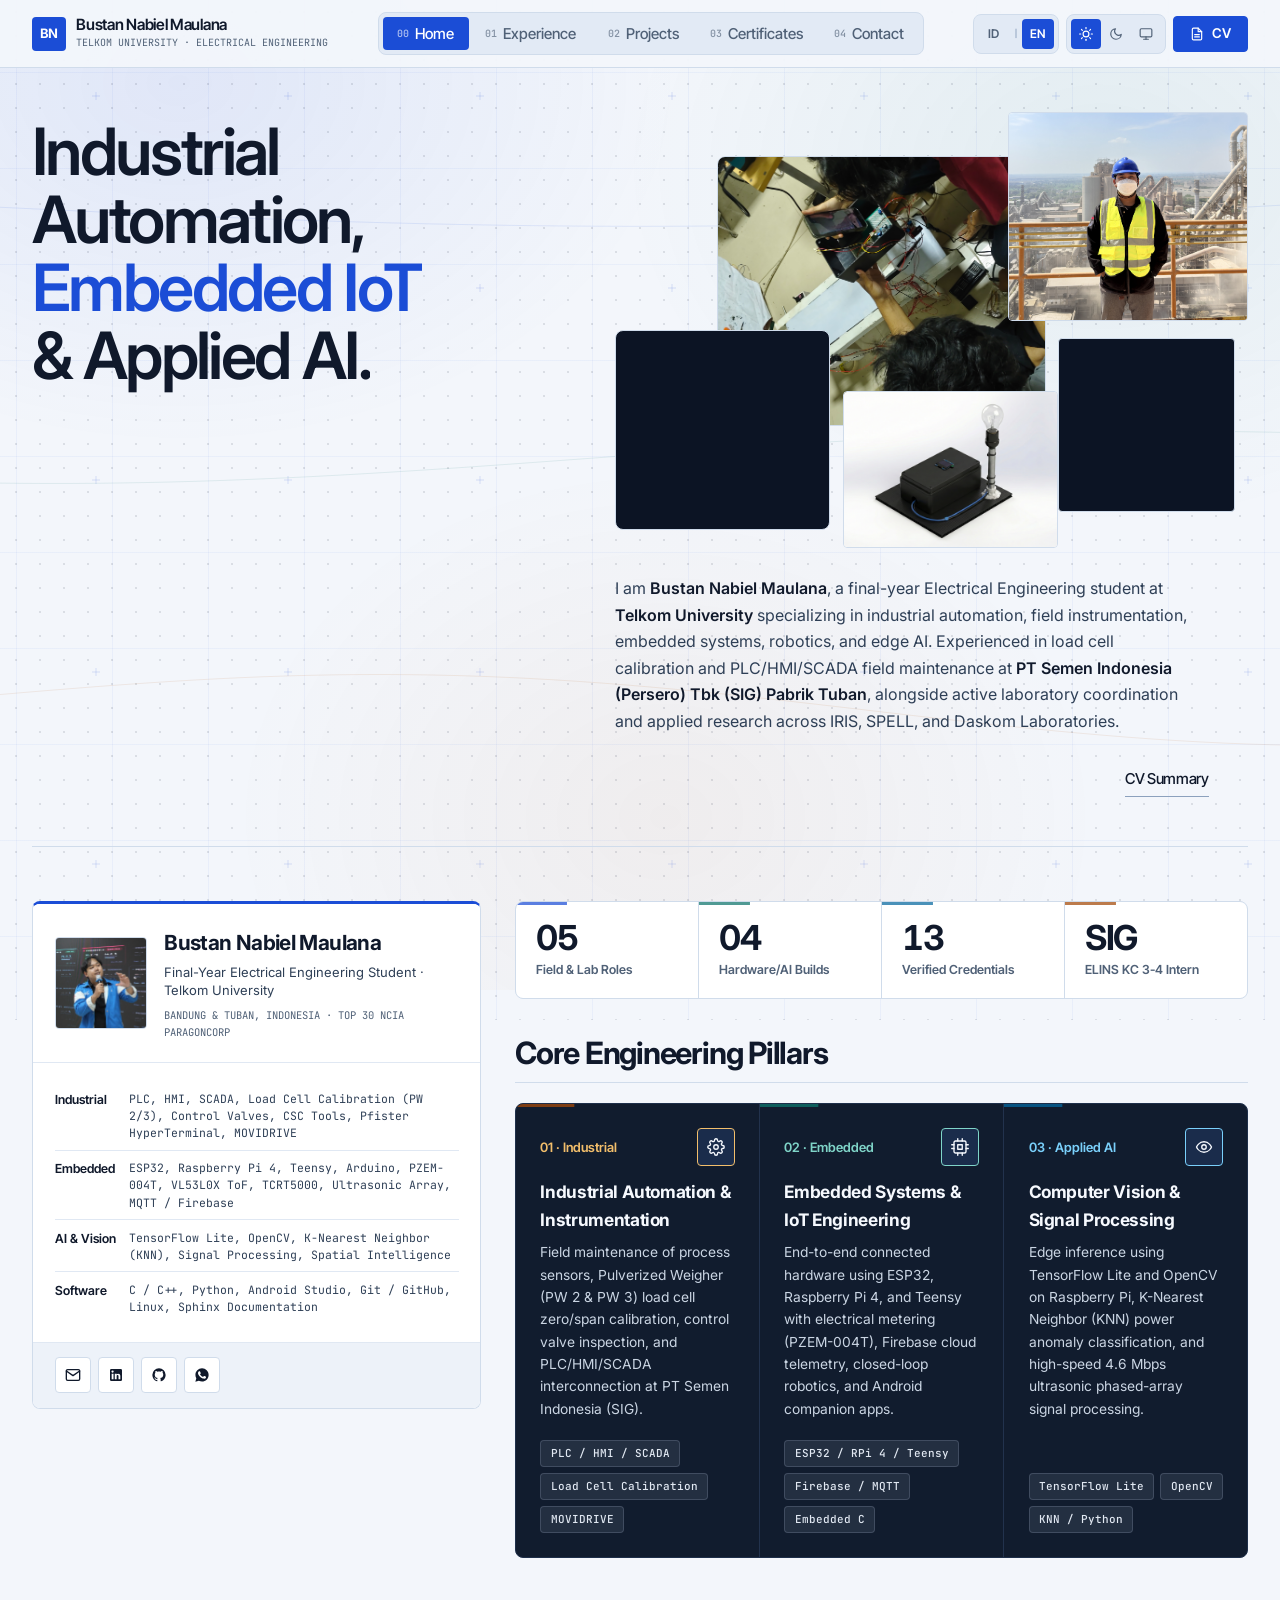
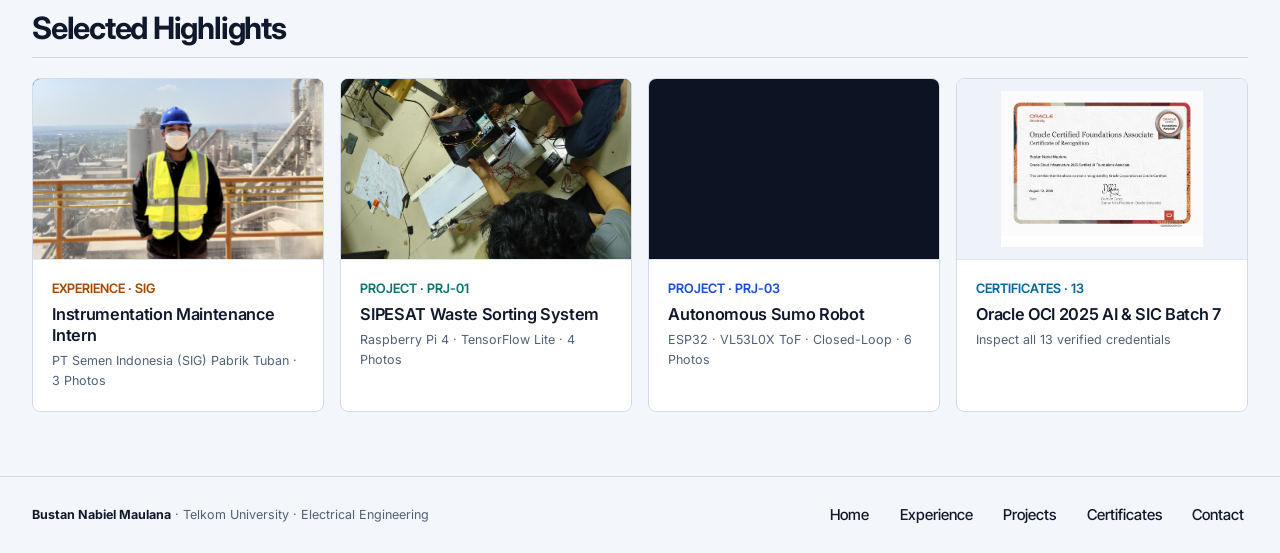
==== commit 68a89ebb: "feat(ui): enrich dark/light color system, add Stitch/AI Studio motion, and optimize Chrome performan" ====
--- a/index.html
+++ b/index.html
@@ -79,6 +79,7 @@
       <div class="header-actions">
         <!-- Bilingual Language Switcher (ID | EN) -->
         <div class="lang-switch" role="radiogroup" aria-label="Language switcher">
+          <span class="pill-glider" aria-hidden="true"></span>
           <button type="button" class="lang-btn" role="radio" data-lang-opt="id" aria-checked="false" aria-label="Bahasa Indonesia">ID</button>
           <span class="lang-sep" aria-hidden="true">|</span>
           <button type="button" class="lang-btn" role="radio" data-lang-opt="en" aria-checked="true" aria-label="English">EN</button>
@@ -86,6 +87,7 @@
 
         <!-- Theme Switcher -->
         <div class="theme-switch" role="radiogroup" aria-label="Theme preference">
+          <span class="pill-glider" aria-hidden="true"></span>
           <button type="button" class="theme-btn" role="radio" data-theme-opt="light" aria-checked="true" aria-label="Light mode" title="Light mode">
             <svg width="14" height="14" viewBox="0 0 24 24" fill="none" stroke="currentColor" stroke-width="2" stroke-linecap="round" stroke-linejoin="round" aria-hidden="true">
               <circle cx="12" cy="12" r="5"></circle>
@@ -146,6 +148,7 @@
       <div class="mobile-control-group">
         <span class="mono" style="font-size:11px; color:var(--ink-muted);" data-i18n="mobile.lang">LANG</span>
         <div class="lang-switch" role="radiogroup" aria-label="Mobile language switcher">
+          <span class="pill-glider" aria-hidden="true"></span>
           <button type="button" class="lang-btn" role="radio" data-lang-opt="id" aria-checked="false" aria-label="Bahasa Indonesia">ID</button>
           <span class="lang-sep" aria-hidden="true">|</span>
           <button type="button" class="lang-btn" role="radio" data-lang-opt="en" aria-checked="true" aria-label="English">EN</button>
@@ -155,6 +158,7 @@
       <div class="mobile-control-group">
         <span class="mono" style="font-size:11px; color:var(--ink-muted);" data-i18n="mobile.theme">THEME</span>
         <div class="theme-switch" style="display:inline-flex;" role="radiogroup" aria-label="Mobile theme preference">
+          <span class="pill-glider" aria-hidden="true"></span>
           <button type="button" class="theme-btn" role="radio" data-theme-opt="light" aria-checked="true" aria-label="Light mode">
             <svg width="14" height="14" viewBox="0 0 24 24" fill="none" stroke="currentColor" stroke-width="2"><circle cx="12" cy="12" r="5"></circle><line x1="12" y1="1" x2="12" y2="3"></line><line x1="12" y1="21" x2="12" y2="23"></line><line x1="1" y1="12" x2="3" y2="12"></line><line x1="21" y1="12" x2="23" y2="12"></line></svg>
           </button>
@@ -179,53 +183,53 @@
       <section id="view-home" class="view-layer active" aria-label="Home Overview">
         <!-- Asymmetric Gallery Wall Hero on Seamless Studio Canvas (#eeeeee) -->
         <div class="gallery-hero">
-          <div class="hero-statement-block stagger-item" style="--stagger-i:0">
+          <div class="hero-statement-block">
             <h1 class="hero-headline">
-              <span data-i18n="home.headline.pre">Industrial Automation, </span><span class="headline-subdued" data-i18n="home.headline.accent">Embedded IoT</span><span data-i18n="home.headline.post"> &amp; Applied AI.</span>
+              <span class="hero-mask"><span class="hero-mask-inner" style="--mask-i:0" data-i18n="home.headline.pre">Industrial Automation, </span></span><span class="hero-mask"><span class="hero-mask-inner headline-subdued" style="--mask-i:1" data-i18n="home.headline.accent">Embedded IoT</span></span><span class="hero-mask"><span class="hero-mask-inner" style="--mask-i:2" data-i18n="home.headline.post"> &amp; Applied AI.</span></span>
             </h1>
           </div>
 
           <!-- Center-Right Overlapping Portfolio Mosaic (Raw Vivid Work, 4px/8px Radii, Depth Parallax) -->
           <div id="hero-mosaic" class="hero-mosaic" aria-label="Featured Engineering Works Collage">
-            <button type="button" class="mosaic-tile tile-a radius-lg" data-parallax-depth="0.55" data-jump-view="projects" data-jump-id="prj-sipesat" style="--tile-i:0" aria-label="SIPESAT Waste Sorting System">
+            <button type="button" class="mosaic-tile tile-a radius-lg" data-tone="teal" data-parallax-depth="0.55" data-jump-view="projects" data-jump-id="prj-sipesat" style="--tile-i:0" aria-label="SIPESAT Waste Sorting System">
               <span class="mosaic-parallax">
-                <img src="images/projects/SIPESAT%20%E2%80%93%20Sistem%20Pemilah%20Sampah%20Terpadu/IMG_20261120_103621.jpg" alt="SIPESAT Integrated Waste Sorting System" />
+                <img src="images/projects/SIPESAT%20%E2%80%93%20Sistem%20Pemilah%20Sampah%20Terpadu/IMG_20261120_103621.jpg" alt="SIPESAT Integrated Waste Sorting System" width="1280" height="800" fetchpriority="high" decoding="async" />
                 <span class="mosaic-tag">PRJ-01 · SIPESAT</span>
               </span>
             </button>
 
-            <button type="button" class="mosaic-tile tile-b radius-md" data-parallax-depth="-0.75" data-jump-view="experience" data-jump-id="exp-sig" style="--tile-i:1" aria-label="PT Semen Indonesia Internship">
+            <button type="button" class="mosaic-tile tile-b radius-md" data-tone="amber" data-parallax-depth="-0.75" data-jump-view="experience" data-jump-id="exp-sig" style="--tile-i:1" aria-label="PT Semen Indonesia Internship">
               <span class="mosaic-parallax">
-                <img src="images/experience/Instrumentation%20Maintenance%20Intern/Semen1.JPG" alt="PT Semen Indonesia Instrumentation Maintenance" />
+                <img src="images/experience/Instrumentation%20Maintenance%20Intern/Semen1.JPG" alt="PT Semen Indonesia Instrumentation Maintenance" width="960" height="720" decoding="async" />
                 <span class="mosaic-tag">EXP-01 · SIG TUBAN</span>
               </span>
             </button>
 
-            <button type="button" class="mosaic-tile tile-c radius-lg" data-parallax-depth="0.95" data-jump-view="projects" data-jump-id="prj-sumo" style="--tile-i:2" aria-label="Autonomous Sumo Robot Navigation System">
+            <button type="button" class="mosaic-tile tile-c radius-lg" data-tone="cobalt" data-parallax-depth="0.95" data-jump-view="projects" data-jump-id="prj-sumo" style="--tile-i:2" aria-label="Autonomous Sumo Robot Navigation System">
               <span class="mosaic-parallax">
-                <img src="images/projects/Autonomous%20Sumo%20Robot%20Navigation%20System/sumo.jpg" alt="Autonomous Sumo Robot Navigation System" />
+                <img src="images/projects/Autonomous%20Sumo%20Robot%20Navigation%20System/sumo.jpg" alt="Autonomous Sumo Robot Navigation System" width="960" height="720" decoding="async" />
                 <span class="mosaic-tag">PRJ-03 · SUMO ROBOT</span>
               </span>
             </button>
 
-            <button type="button" class="mosaic-tile tile-d radius-md" data-parallax-depth="-0.45" data-jump-view="projects" data-jump-id="prj-iot-power" style="--tile-i:3" aria-label="IoT Power Intensity Control and Energy Monitoring with KNN">
+            <button type="button" class="mosaic-tile tile-d radius-md" data-tone="teal" data-parallax-depth="-0.45" data-jump-view="projects" data-jump-id="prj-iot-power" style="--tile-i:3" aria-label="IoT Power Intensity Control and Energy Monitoring with KNN">
               <span class="mosaic-parallax">
-                <img src="images/projects/IoT%20Power%20Intensity%20Control%20%26%20Energy%20Monitoring%20with%20KNN/iot1.jpg" alt="IoT Power Monitoring with KNN" />
+                <img src="images/projects/IoT%20Power%20Intensity%20Control%20%26%20Energy%20Monitoring%20with%20KNN/iot1.jpg" alt="IoT Power Monitoring with KNN" width="960" height="600" decoding="async" />
                 <span class="mosaic-tag">PRJ-02 · IOT KNN</span>
               </span>
             </button>
 
-            <button type="button" class="mosaic-tile tile-e radius-md" data-parallax-depth="0.65" data-jump-view="projects" data-jump-id="prj-agv" style="--tile-i:4" aria-label="AGV Blind Spot Detection System">
+            <button type="button" class="mosaic-tile tile-e radius-md" data-tone="sky" data-parallax-depth="0.65" data-jump-view="projects" data-jump-id="prj-agv" style="--tile-i:4" aria-label="AGV Blind Spot Detection System">
               <span class="mosaic-parallax">
-                <img src="images/projects/AGV%20Blind%20Spot%20Detection%20System/ultrasonic1.jpg" alt="AGV Blind Spot Ultrasonic Phased Array" />
+                <img src="images/projects/AGV%20Blind%20Spot%20Detection%20System/ultrasonic1.jpg" alt="AGV Blind Spot Ultrasonic Phased Array" width="960" height="600" decoding="async" />
                 <span class="mosaic-tag">PRJ-04 · AGV ARRAY</span>
               </span>
             </button>
           </div>
 
-          <!-- Lower-Right Editorial Description + Prominent Charcoal Ink Action Controls -->
-          <div class="hero-lower-right stagger-item" style="--stagger-i:1">
-            <p class="hero-bio" data-i18n-html="home.bio.html">
+          <!-- Lower-Right Editorial Description + Prominent Action Controls -->
+          <div class="hero-lower-right">
+            <p class="hero-bio hero-enter-item" style="--hero-i:0" data-i18n-html="home.bio.html">
               I am <strong>Bustan Nabiel Maulana</strong>, a final-year Electrical Engineering student at
               <strong>Telkom University</strong> specializing in industrial automation, field instrumentation, embedded
               systems, robotics, and edge AI. Experienced in load cell calibration and PLC/HMI/SCADA field maintenance
@@ -234,13 +238,13 @@
             </p>
 
             <div class="hero-actions">
-              <a href="#projects" data-nav-view="projects" class="btn btn-primary btn-lift">
+              <a href="#projects" data-nav-view="projects" class="btn btn-primary btn-lift hero-enter-item" style="--hero-i:1">
                 <span data-i18n="home.cta.projects">Explore Projects</span>
                 <svg width="15" height="15" viewBox="0 0 24 24" fill="none" stroke="currentColor" stroke-width="2" stroke-linecap="round" stroke-linejoin="round" aria-hidden="true"><line x1="5" y1="12" x2="19" y2="12"></line><polyline points="12 5 19 12 12 19"></polyline></svg>
               </a>
-              <a href="#experience" data-nav-view="experience" class="btn btn-secondary" data-i18n="home.cta.experience">Experience Deck</a>
-              <a href="#contact" data-nav-view="contact" class="btn btn-secondary" data-i18n="home.cta.contact">Contact</a>
-              <button type="button" class="btn btn-bare" data-open-cv data-i18n="home.cta.cv">CV Summary</button>
+              <a href="#experience" data-nav-view="experience" class="btn btn-secondary hero-enter-item" style="--hero-i:2" data-i18n="home.cta.experience">Experience Deck</a>
+              <a href="#contact" data-nav-view="contact" class="btn btn-secondary hero-enter-item" style="--hero-i:3" data-i18n="home.cta.contact">Contact</a>
+              <button type="button" class="btn btn-bare hero-enter-item" style="--hero-i:4" data-open-cv data-i18n="home.cta.cv">CV Summary</button>
             </div>
           </div>
         </div>
@@ -249,10 +253,10 @@
         <div class="home-split home-subblock">
           <!-- Left Sticky Column: Engineer Profile Card -->
           <aside class="dossier-col" aria-label="Engineer Profile Dossier">
-            <div class="dossier-card stagger-item scroll-reveal" style="--stagger-i:2; --reveal-i:0">
+            <div class="dossier-card interactive-card stagger-item scroll-reveal" data-tone="cobalt" style="--stagger-i:2; --reveal-i:0">
               <div class="dossier-head">
                 <div class="portrait-box parallax-frame" data-scroll-parallax="0.12">
-                  <img src="images/profile/foto_profil.jpg" alt="Portrait of Bustan Nabiel Maulana" />
+                  <img src="images/profile/foto_profil.jpg" alt="Portrait of Bustan Nabiel Maulana" width="184" height="184" loading="lazy" decoding="async" />
                 </div>
                 <div class="dossier-identity">
                   <h2>Bustan Nabiel Maulana</h2>
@@ -307,19 +311,19 @@
           <div class="home-main-col">
             <div class="stagger-item scroll-reveal" style="--stagger-i:2; --reveal-i:1">
               <div class="kpi-strip" aria-label="Portfolio Metrics">
-                <a href="#experience" data-nav-view="experience" class="kpi-cell">
+                <a href="#experience" data-nav-view="experience" class="kpi-cell interactive-card" data-tone="cobalt">
                   <span class="kpi-num">05</span>
                   <span class="kpi-label" data-i18n="home.kpi.exp">Field &amp; Lab Roles</span>
                 </a>
-                <a href="#projects" data-nav-view="projects" class="kpi-cell">
+                <a href="#projects" data-nav-view="projects" class="kpi-cell interactive-card" data-tone="teal">
                   <span class="kpi-num">04</span>
                   <span class="kpi-label" data-i18n="home.kpi.prj">Hardware/AI Builds</span>
                 </a>
-                <a href="#certificates" data-nav-view="certificates" class="kpi-cell">
+                <a href="#certificates" data-nav-view="certificates" class="kpi-cell interactive-card" data-tone="sky">
                   <span class="kpi-num">13</span>
                   <span class="kpi-label" data-i18n="home.kpi.cert">Verified Credentials</span>
                 </a>
-                <a href="#experience" data-jump-view="experience" data-jump-id="exp-sig" class="kpi-cell">
+                <a href="#experience" data-jump-view="experience" data-jump-id="exp-sig" class="kpi-cell interactive-card" data-tone="amber">
                   <span class="kpi-num">SIG</span>
                   <span class="kpi-label" data-i18n="home.kpi.sig">ELINS KC 3-4 Intern</span>
                 </a>
@@ -333,7 +337,7 @@
               </div>
 
               <div class="pillars-grid dark-feature-panel">
-                <div class="pillar-card">
+                <div class="pillar-card interactive-card" data-tone="amber">
                   <div>
                     <div class="pillar-head">
                       <span class="eyebrow eyebrow-inverse" data-i18n="pillars.c1.eyebrow">01 · Industrial</span>
@@ -351,7 +355,7 @@
                   </div>
                 </div>
 
-                <div class="pillar-card">
+                <div class="pillar-card interactive-card" data-tone="teal">
                   <div>
                     <div class="pillar-head">
                       <span class="eyebrow eyebrow-inverse" data-i18n="pillars.c2.eyebrow">02 · Embedded</span>
@@ -369,7 +373,7 @@
                   </div>
                 </div>
 
-                <div class="pillar-card">
+                <div class="pillar-card interactive-card" data-tone="sky">
                   <div>
                     <div class="pillar-head">
                       <span class="eyebrow eyebrow-inverse" data-i18n="pillars.c3.eyebrow">03 · Applied AI</span>
@@ -398,9 +402,9 @@
           </div>
 
           <div class="highlights-grid">
-            <button type="button" class="highlight-card black-showcase-card scroll-reveal" style="--reveal-i:0" data-jump-view="experience" data-jump-id="exp-sig">
+            <button type="button" class="highlight-card black-showcase-card interactive-card scroll-reveal" data-tone="amber" style="--reveal-i:0" data-jump-view="experience" data-jump-id="exp-sig">
               <div class="highlight-thumb parallax-frame" data-scroll-parallax="0.18">
-                <img src="images/experience/Instrumentation%20Maintenance%20Intern/Semen1.JPG" alt="PT Semen Indonesia Internship" loading="lazy" />
+                <img src="images/experience/Instrumentation%20Maintenance%20Intern/Semen1.JPG" alt="PT Semen Indonesia Internship" width="800" height="500" loading="lazy" decoding="async" />
               </div>
               <div class="highlight-body">
                 <span class="eyebrow eyebrow-inverse" data-i18n="highlights.h1.eyebrow">EXPERIENCE · SIG</span>
@@ -409,9 +413,9 @@
               </div>
             </button>
 
-            <button type="button" class="highlight-card black-showcase-card scroll-reveal" style="--reveal-i:1" data-jump-view="projects" data-jump-id="prj-sipesat">
+            <button type="button" class="highlight-card black-showcase-card interactive-card scroll-reveal" data-tone="teal" style="--reveal-i:1" data-jump-view="projects" data-jump-id="prj-sipesat">
               <div class="highlight-thumb parallax-frame" data-scroll-parallax="0.22">
-                <img src="images/projects/SIPESAT%20%E2%80%93%20Sistem%20Pemilah%20Sampah%20Terpadu/IMG_20261120_103621.jpg" alt="SIPESAT Waste Sorting System" loading="lazy" />
+                <img src="images/projects/SIPESAT%20%E2%80%93%20Sistem%20Pemilah%20Sampah%20Terpadu/IMG_20261120_103621.jpg" alt="SIPESAT Waste Sorting System" width="800" height="500" loading="lazy" decoding="async" />
               </div>
               <div class="highlight-body">
                 <span class="eyebrow eyebrow-inverse" data-i18n="highlights.h2.eyebrow">PROJECT · PRJ-01</span>
@@ -420,9 +424,9 @@
               </div>
             </button>
 
-            <button type="button" class="highlight-card black-showcase-card scroll-reveal" style="--reveal-i:2" data-jump-view="projects" data-jump-id="prj-sumo">
+            <button type="button" class="highlight-card black-showcase-card interactive-card scroll-reveal" data-tone="cobalt" style="--reveal-i:2" data-jump-view="projects" data-jump-id="prj-sumo">
               <div class="highlight-thumb parallax-frame" data-scroll-parallax="0.18">
-                <img src="images/projects/Autonomous%20Sumo%20Robot%20Navigation%20System/sumo.jpg" alt="Autonomous Sumo Robot" loading="lazy" />
+                <img src="images/projects/Autonomous%20Sumo%20Robot%20Navigation%20System/sumo.jpg" alt="Autonomous Sumo Robot" width="800" height="500" loading="lazy" decoding="async" />
               </div>
               <div class="highlight-body">
                 <span class="eyebrow eyebrow-inverse" data-i18n="highlights.h3.eyebrow">PROJECT · PRJ-03</span>
@@ -431,9 +435,9 @@
               </div>
             </button>
 
-            <button type="button" class="highlight-card black-showcase-card scroll-reveal" style="--reveal-i:3" data-jump-view="certificates">
+            <button type="button" class="highlight-card black-showcase-card interactive-card scroll-reveal" data-tone="sky" style="--reveal-i:3" data-jump-view="certificates">
               <div class="highlight-thumb contain-img">
-                <img src="images/certificates/oracle_ai_foundations.png" alt="Oracle OCI 2025 Certified AI Foundations Associate" loading="lazy" />
+                <img src="images/certificates/oracle_ai_foundations.png" alt="Oracle OCI 2025 Certified AI Foundations Associate" width="800" height="500" loading="lazy" decoding="async" />
               </div>
               <div class="highlight-body">
                 <span class="eyebrow eyebrow-inverse" data-i18n="highlights.h4.eyebrow">CERTIFICATES · 13</span>
@@ -460,6 +464,7 @@
             </div>
 
             <div class="filter-bar" role="group" aria-label="Filter experience by track">
+              <span class="filter-glider" aria-hidden="true"></span>
               <button type="button" class="filter-btn active" data-exp-filter="all" data-i18n="exp.filter.all">All (5)</button>
               <button type="button" class="filter-btn" data-exp-filter="industrial" data-i18n="exp.filter.industrial">Industrial (1)</button>
               <button type="button" class="filter-btn" data-exp-filter="lab" data-i18n="exp.filter.lab">Laboratories (3)</button>
@@ -489,6 +494,7 @@
             </div>
 
             <div class="filter-bar" role="group" aria-label="Filter projects by category">
+              <span class="filter-glider" aria-hidden="true"></span>
               <button type="button" class="filter-btn active" data-prj-filter="all" data-i18n="prj.filter.all">All Projects (4)</button>
               <button type="button" class="filter-btn" data-prj-filter="iot" data-i18n="prj.filter.iot">IoT &amp; Vision (2)</button>
               <button type="button" class="filter-btn" data-prj-filter="robotics" data-i18n="prj.filter.robotics">Robotics &amp; Safety (2)</button>
@@ -522,6 +528,7 @@
             </div>
 
             <div class="filter-bar" role="group" aria-label="Filter certificates by category">
+              <span class="filter-glider" aria-hidden="true"></span>
               <button type="button" class="filter-btn active" data-cert-filter="all" data-i18n="cert.filter.all">All (13)</button>
               <button type="button" class="filter-btn" data-cert-filter="ai" data-i18n="cert.filter.ai">AI &amp; Cloud (3)</button>
               <button type="button" class="filter-btn" data-cert-filter="iot" data-i18n="cert.filter.iot">IoT &amp; Code (5)</button>
@@ -550,7 +557,7 @@
         <div class="contact-layout stagger-item" style="--stagger-i:1">
           <div class="contact-cards-grid">
             <!-- Email -->
-            <div class="contact-card interactive-card scroll-reveal" style="--reveal-i:0">
+            <div class="contact-card interactive-card scroll-reveal" data-tone="cobalt" style="--reveal-i:0">
               <div class="contact-card-top">
                 <div>
                   <span class="contact-channel-name">Email</span>
@@ -577,7 +584,7 @@
             </div>
 
             <!-- LinkedIn -->
-            <div class="contact-card interactive-card scroll-reveal" style="--reveal-i:1">
+            <div class="contact-card interactive-card scroll-reveal" data-tone="sky" style="--reveal-i:1">
               <div class="contact-card-top">
                 <div>
                   <span class="contact-channel-name">LinkedIn</span>
@@ -599,7 +606,7 @@
             </div>
 
             <!-- GitHub -->
-            <div class="contact-card interactive-card scroll-reveal" style="--reveal-i:2">
+            <div class="contact-card interactive-card scroll-reveal" data-tone="amber" style="--reveal-i:2">
               <div class="contact-card-top">
                 <div>
                   <span class="contact-channel-name">GitHub</span>
@@ -621,7 +628,7 @@
             </div>
 
             <!-- WhatsApp -->
-            <div class="contact-card interactive-card scroll-reveal" style="--reveal-i:3">
+            <div class="contact-card interactive-card scroll-reveal" data-tone="teal" style="--reveal-i:3">
               <div class="contact-card-top">
                 <div>
                   <span class="contact-channel-name">WhatsApp</span>
@@ -644,7 +651,7 @@
           </div>
 
           <!-- Availability & Dossier Panel -->
-          <aside class="availability-panel interactive-card scroll-reveal" style="--reveal-i:4" aria-label="Availability Details">
+          <aside class="availability-panel interactive-card scroll-reveal" data-tone="teal" style="--reveal-i:4" aria-label="Availability Details">
             <h3 data-i18n="contact.avail.title">Location &amp; Role Readiness</h3>
             <p data-i18n-html="contact.avail.desc.html">
               Based in <strong>Bandung &amp; Tuban, Indonesia</strong> (UTC+7 / WIB). Open to graduate engineering roles,
@@ -741,7 +748,7 @@
           <button type="button" id="lb-prev" class="stage-arrow prev" aria-label="Previous item">
             <svg width="18" height="18" viewBox="0 0 24 24" fill="none" stroke="currentColor" stroke-width="2" stroke-linecap="round" stroke-linejoin="round" aria-hidden="true"><polyline points="15 18 9 12 15 6"></polyline></svg>
           </button>
-          <img id="lb-img" src="data:image/svg+xml,%3Csvg xmlns='http://www.w3.org/2000/svg' width='1' height='1'/%3E" alt="" />
+          <img id="lb-img" src="data:image/svg+xml,%3Csvg xmlns='http://www.w3.org/2000/svg' width='1' height='1'/%3E" alt="" width="1200" height="800" loading="lazy" decoding="async" />
           <button type="button" id="lb-next" class="stage-arrow next" aria-label="Next item">
             <svg width="18" height="18" viewBox="0 0 24 24" fill="none" stroke="currentColor" stroke-width="2" stroke-linecap="round" stroke-linejoin="round" aria-hidden="true"><polyline points="9 18 15 12 9 6"></polyline></svg>
           </button>
--- a/css/style.css
+++ b/css/style.css
@@ -1,91 +1,117 @@
-/* Hallmark v2.0.0 · genre: modern-minimal · theme: studio-exhibition (DESIGN.md) · posture: restrained · signature: gallery-wall-parallax
-   critique: monochrome exhibition portfolio upgraded with strict token discipline, GPU-only FLIP navigation indicator, multi-layer scroll parallax on visual planes, and tactile micro-interactions while preserving 100% copy and layout structure. */
+/* Hallmark v2.0.0 · genre: modern-minimal · theme: stitch-studio-slate (custom) · posture: committed · signature: gallery-wall-parallax
+   critique: Google Stitch & AI Studio technical color-and-motion architecture with tinted Light/Dark neutrals, Cobalt-Teal-Amber-Sky semantic accents, GPU-only FLIP gliding pills, masked hero entrance, lightweight cursor spotlight, and zero-idle-CPU Chrome optimization. */
 
 :root {
   color-scheme: light;
 
-  /* Studio.Design Core Palette Tokens */
-  --color-studio-canvas: #eeeeee;
-  --color-paper-white: #fafafa;
-  --color-pure-paper: #ffffff;
-  --color-charcoal-ink: #222222;
-  --color-graphite: #333333;
-  --color-soft-ash: #555555;
-  --color-absolute-black: #0a0a0a;
-
-  /* Semantic Surface & Ink Mapping (Light Exhibition Canvas) */
-  --bg: var(--color-studio-canvas);
-  --surface: var(--color-pure-paper);
-  --surface-subtle: #f7f7f7;
-  --surface-alt: #e4e4e4;
-  --surface-charcoal: var(--color-charcoal-ink);
-  --surface-black: var(--color-absolute-black);
-  --ink: var(--color-charcoal-ink);
-  --ink-2: var(--color-graphite);
-  --ink-muted: var(--color-soft-ash);
-  --border: #d2d2d2;
-  --border-subtle: #dfdfdf;
-  --border-strong: var(--color-charcoal-ink);
-  --nav-border-scrolled: #bcbcbc;
-
-  /* Monochrome Interactive Tokens (Zero Saturated Accents) */
-  --accent: var(--color-charcoal-ink);
-  --accent-hover: var(--color-absolute-black);
-  --accent-soft: #e2e2e2;
-  --accent-border: #b8b8b8;
-  --nav-bg: rgba(238, 238, 238, 0.97);
-  --active-sub-ink: rgba(250, 250, 250, 0.74);
-
-  /* Dark Exhibition Panel & Black Showcase Tokens (Studio.Design Contrast Bands) */
-  --panel-dark-bg: #222222;
-  --panel-dark-grid: #333333;
-  --panel-dark-border: #222222;
-  --panel-dark-ink: #fafafa;
-  --panel-dark-ink-2: #d8d8d8;
-  --panel-dark-muted: #b5b5b5;
-  --panel-dark-tag-bg: rgba(250, 250, 250, 0.08);
-  --panel-dark-tag-ink: #e8e8e8;
-  --panel-dark-tag-border: rgba(250, 250, 250, 0.18);
-  --panel-dark-icon-bg: rgba(250, 250, 250, 0.06);
-  --panel-dark-accent-line: rgba(250, 250, 250, 0.32);
-
-  --showcase-bg: #0a0a0a;
-  --showcase-border: #222222;
-  --showcase-border-hover: #5c5c5c;
-  --showcase-contain-bg: #141414;
-  --showcase-sub: #b0b0b0;
-  --showcase-cat: #a8a8a8;
-
-  /* Media Overlay & Modal Tokens */
-  --overlay-scrim: rgba(10, 10, 10, 0.84);
-  --overlay-scrim-strong: rgba(10, 10, 10, 0.88);
-  --overlay-scrim-border: rgba(250, 250, 250, 0.22);
-  --overlay-scrim-ink: #fafafa;
-  --overlay-scrim-hover-bg: #fafafa;
-  --overlay-scrim-hover-ink: #0a0a0a;
-  --overlay-backdrop: rgba(10, 10, 10, 0.84);
-
-  /* Ambient Gallery Light & Architectural Grid Tokens */
-  --ambient-light-1: rgba(255, 255, 255, 0.78);
-  --ambient-light-2: rgba(216, 216, 216, 0.62);
-  --ambient-light-3: rgba(255, 255, 255, 0.42);
-  --ambient-light-fade-a: rgba(255, 255, 255, 0);
-  --ambient-light-fade-b: rgba(238, 238, 238, 0);
-  --grid-line-color: rgba(34, 34, 34, 0.042);
-
-  /* Studio.Design Elevation (Hover Lift ONLY on prominent action buttons) */
-  --shadow-lift: 0px 2px 15px 0px rgba(10, 10, 10, 0.1);
-  --shadow-modal: 0px 18px 48px -12px rgba(10, 10, 10, 0.26);
-
-  /* Precision Motion Curves & Durations */
-  --ease-out-expo: cubic-bezier(0.22, 1, 0.36, 1);
-  --ease-ui: cubic-bezier(0.2, 0.8, 0.2, 1);
+  /* Tinted Daylight Studio Neutrals (Bespoke Mixed Swatches, WCAG AA/AAA) */
+  --bg: #f3f6fb;
+  --surface: #ffffff;
+  --surface-subtle: #edf2f9;
+  --surface-alt: #e2eaf5;
+  --surface-charcoal: #111c2d;
+  --surface-black: #0c1424;
+  --ink: #10192b;
+  --ink-2: #2e3f56;
+  --ink-muted: #506177;
+  --border: #d0dceb;
+  --border-subtle: #e0e8f3;
+  --border-strong: #8ca1bd;
+  --nav-border-scrolled: #b5c7df;
+  --nav-bg: rgba(243, 246, 251, 0.96);
+
+  /* Primary Accent — Google Stitch / AI Studio Cobalt Sapphire */
+  --accent: #1b4dd6;
+  --accent-hover: #173fb2;
+  --accent-ink: #ffffff;
+  --accent-soft: #e6effd;
+  --accent-border: #8ab4f8;
+  --accent-spot: rgba(27, 77, 214, 0.085);
+  --active-sub-ink: rgba(255, 255, 255, 0.82);
+
+  /* Curated Secondary Semantic Accents (Teal · Amber · Sky — Zero Purple Slop) */
+  --tone-teal: #0d746b;
+  --tone-teal-soft: #e0f5f2;
+  --tone-teal-border: #7fd4c8;
+  --tone-teal-spot: rgba(13, 116, 107, 0.085);
+
+  --tone-amber: #a34908;
+  --tone-amber-soft: #fef1da;
+  --tone-amber-border: #f2be6b;
+  --tone-amber-spot: rgba(163, 73, 8, 0.085);
+
+  --tone-sky: #05679e;
+  --tone-sky-soft: #dff1fd;
+  --tone-sky-border: #7ad0fb;
+  --tone-sky-spot: rgba(5, 103, 158, 0.085);
+
+  /* Default Card Tone Fallback */
+  --card-accent: var(--accent);
+  --card-soft: var(--accent-soft);
+  --card-border: var(--accent-border);
+  --card-spot: var(--accent-spot);
+
+  /* Expressive Gradients (Strictly <= 3 Stops) */
+  --progress-gradient: linear-gradient(90deg, var(--accent) 0%, var(--tone-sky) 52%, var(--tone-teal) 100%);
+  --hero-accent-gradient: linear-gradient(100deg, var(--accent) 0%, var(--tone-teal) 100%);
+
+  /* Core Engineering Feature Panel (Deep Tinted Technical Slate) */
+  --panel-dark-bg: #111c2e;
+  --panel-dark-grid: #22324d;
+  --panel-dark-border: #1e2f4a;
+  --panel-dark-ink: #f6f9fe;
+  --panel-dark-ink-2: #cad5e3;
+  --panel-dark-muted: #90c2fc;
+  --panel-dark-tag-bg: rgba(146, 163, 186, 0.14);
+  --panel-dark-tag-ink: #e1e8f2;
+  --panel-dark-tag-border: rgba(146, 163, 186, 0.26);
+  --panel-dark-icon-bg: rgba(79, 143, 247, 0.14);
+  --panel-dark-accent-line: #4f8ff7;
+
+  /* Theme-Adaptive Showcase Cards (Bright Tinted Surface in Light, Deep Slate in Dark) */
+  --showcase-bg: #ffffff;
+  --showcase-media-bg: #0c1424;
+  --showcase-ink: #10192b;
+  --showcase-border: #d0dceb;
+  --showcase-border-hover: var(--accent-border);
+  --showcase-contain-bg: #eef3fa;
+  --showcase-sub: #506177;
+  --showcase-cat: var(--accent);
+  --showcase-tag-bg: #edf2f9;
+  --showcase-tag-ink: #1f2c42;
+  --showcase-tag-border: #d0dceb;
+
+  /* Media Overlay & Modal Scrim Tokens */
+  --overlay-scrim: rgba(12, 20, 36, 0.84);
+  --overlay-scrim-strong: rgba(12, 20, 36, 0.9);
+  --overlay-scrim-border: rgba(246, 249, 254, 0.22);
+  --overlay-scrim-ink: #f6f9fe;
+  --overlay-scrim-hover-bg: var(--accent);
+  --overlay-scrim-hover-ink: #ffffff;
+  --overlay-backdrop: rgba(10, 15, 26, 0.82);
+
+  /* Tinted Ambient Aura & Technical Workspace Blueprint Grid (Light Mode) */
+  --ambient-light-1: rgba(29, 78, 216, 0.09);
+  --ambient-light-2: rgba(15, 118, 110, 0.075);
+  --ambient-light-3: rgba(180, 83, 9, 0.055);
+  --ambient-light-fade-a: rgba(243, 246, 251, 0);
+  --ambient-light-fade-b: rgba(243, 246, 251, 0);
+  --grid-line-color: rgba(29, 78, 216, 0.055);
+  --grid-dot-color: rgba(15, 23, 42, 0.13);
+
+  /* Elevation (Used Only on Rest/Hover Action Controls — Never Animated on Scroll) */
+  --shadow-lift: 0px 6px 20px -4px rgba(29, 78, 216, 0.28);
+
+  /* Google Stitch / AI Studio Motion Curves & Durations */
+  --ease-out-expo: cubic-bezier(0.16, 1, 0.3, 1);
+  --ease-emphasized: cubic-bezier(0.2, 0, 0, 1);
+  --ease-ui: cubic-bezier(0.2, 0, 0, 1);
   --dur-micro: 120ms;
-  --dur-short: 200ms;
-  --dur-medium: 320ms;
-  --dur-long: 480ms;
-
-  /* Studio.Design Radii (Zero 9999px pill controls) */
+  --dur-short: 220ms;
+  --dur-medium: 360ms;
+  --dur-long: 560ms;
+
+  /* Studio Radii */
   --radius-md: 4px;
   --radius-lg: 8px;
   --radius-xl: 12px;
@@ -106,36 +132,77 @@
   --font-mono: 'JetBrains Mono', ui-monospace, SFMono-Regular, Menlo, monospace;
 }
 
-/* Inverted Monochrome Exhibition Dark Mode (Zero Neon / Saturated Accents) */
+/* Midnight AI Studio Dark Mode (Luminous Cobalt, Teal, Amber & Sky on Deep Slate) */
 :root[data-theme="dark"] {
   color-scheme: dark;
-  --bg: #111111;
-  --surface: #1a1a1a;
-  --surface-subtle: #151515;
-  --surface-alt: #242424;
-  --surface-charcoal: #1c1c1c;
-  --surface-black: #0a0a0a;
-  --ink: #f3f3f3;
-  --ink-2: #cccccc;
-  --ink-muted: #9a9a9a;
-  --border: #2c2c2c;
-  --border-subtle: #222222;
-  --border-strong: #f3f3f3;
-  --nav-border-scrolled: #3e3e3e;
-  --accent: #f3f3f3;
-  --accent-hover: #fafafa;
-  --accent-soft: #262626;
-  --accent-border: #404040;
-  --nav-bg: rgba(17, 17, 17, 0.97);
-  --active-sub-ink: rgba(17, 17, 17, 0.74);
-  --ambient-light-1: rgba(44, 44, 44, 0.52);
-  --ambient-light-2: rgba(30, 30, 30, 0.48);
-  --ambient-light-3: rgba(38, 38, 38, 0.34);
-  --ambient-light-fade-a: rgba(17, 17, 17, 0);
-  --ambient-light-fade-b: rgba(17, 17, 17, 0);
-  --grid-line-color: rgba(243, 243, 243, 0.04);
-  --shadow-lift: 0px 2px 15px 0px rgba(0, 0, 0, 0.45);
-  --shadow-modal: 0px 20px 52px -12px rgba(0, 0, 0, 0.72);
+  --bg: #0a0f1a;
+  --surface: #101929;
+  --surface-subtle: #162033;
+  --surface-alt: #1b2840;
+  --surface-charcoal: #131d31;
+  --surface-black: #070b13;
+  --ink: #f0f5fc;
+  --ink-2: #cad5e3;
+  --ink-muted: #8ea0ba;
+  --border: #22314a;
+  --border-subtle: #1a263b;
+  --border-strong: #3c5379;
+  --nav-border-scrolled: #31486e;
+  --nav-bg: rgba(10, 15, 26, 0.95);
+
+  --accent: #4f8ff7;
+  --accent-hover: #72a7ff;
+  --accent-ink: #071120;
+  --accent-soft: rgba(79, 143, 247, 0.15);
+  --accent-border: rgba(79, 143, 247, 0.48);
+  --accent-spot: rgba(79, 143, 247, 0.13);
+  --active-sub-ink: rgba(7, 17, 32, 0.78);
+
+  --tone-teal: #30d5c0;
+  --tone-teal-soft: rgba(48, 213, 192, 0.14);
+  --tone-teal-border: rgba(48, 213, 192, 0.45);
+  --tone-teal-spot: rgba(48, 213, 192, 0.12);
+
+  --tone-amber: #f9be28;
+  --tone-amber-soft: rgba(249, 190, 40, 0.14);
+  --tone-amber-border: rgba(249, 190, 40, 0.45);
+  --tone-amber-spot: rgba(249, 190, 40, 0.12);
+
+  --tone-sky: #3abef6;
+  --tone-sky-soft: rgba(58, 190, 246, 0.14);
+  --tone-sky-border: rgba(58, 190, 246, 0.45);
+  --tone-sky-spot: rgba(58, 190, 246, 0.12);
+
+  --panel-dark-bg: #111a2c;
+  --panel-dark-grid: #22324f;
+  --panel-dark-border: #243656;
+  --panel-dark-ink: #f6f9fe;
+  --panel-dark-ink-2: #cad5e3;
+  --panel-dark-muted: #90c2fc;
+
+  --showcase-bg: #121b2d;
+  --showcase-media-bg: #080d17;
+  --showcase-ink: #f0f5fc;
+  --showcase-border: #22314a;
+  --showcase-border-hover: var(--accent-border);
+  --showcase-contain-bg: #17233a;
+  --showcase-sub: #93a4bc;
+  --showcase-cat: var(--tone-sky);
+  --showcase-tag-bg: rgba(146, 163, 186, 0.12);
+  --showcase-tag-ink: #e1e8f2;
+  --showcase-tag-border: rgba(146, 163, 186, 0.24);
+
+  --overlay-scrim-hover-bg: var(--accent);
+  --overlay-scrim-hover-ink: #071120;
+
+  --ambient-light-1: rgba(79, 143, 247, 0.15);
+  --ambient-light-2: rgba(45, 212, 191, 0.11);
+  --ambient-light-3: rgba(251, 191, 36, 0.075);
+  --ambient-light-fade-a: rgba(10, 15, 26, 0);
+  --ambient-light-fade-b: rgba(10, 15, 26, 0);
+  --grid-line-color: rgba(79, 143, 247, 0.075);
+  --grid-dot-color: rgba(148, 163, 184, 0.16);
+  --shadow-lift: 0px 6px 22px -4px rgba(79, 143, 247, 0.34);
 }
 
 *,
@@ -187,17 +254,17 @@
 }
 
 /* ==========================================================================
-   Multi-Layer Living Monochrome Background (Ambient Light + Architectural Grid + Kinetic Field)
+   Multi-Layer AI Studio Technical Workspace Background (Zero Idle CPU, 60fps GPU)
    ========================================================================== */
 .ambient-canvas-bg {
   position: fixed;
-  inset: -14%;
+  inset: -10% 0;
   z-index: 0;
   pointer-events: none;
   background:
-    radial-gradient(62% 54% at 18% 20%, var(--ambient-light-1) 0%, var(--ambient-light-fade-a) 68%),
-    radial-gradient(58% 52% at 84% 78%, var(--ambient-light-2) 0%, var(--ambient-light-fade-b) 70%),
-    radial-gradient(48% 46% at 54% 44%, var(--ambient-light-3) 0%, var(--ambient-light-fade-b) 65%);
+    radial-gradient(56% 48% at 14% 16%, var(--ambient-light-1) 0%, var(--ambient-light-fade-a) 70%),
+    radial-gradient(52% 46% at 86% 24%, var(--ambient-light-2) 0%, var(--ambient-light-fade-b) 72%),
+    radial-gradient(50% 48% at 52% 84%, var(--ambient-light-3) 0%, var(--ambient-light-fade-b) 68%);
   transform: translate3d(0, var(--bg-scroll-y, 0px), 0);
 }
 
@@ -207,17 +274,22 @@
   z-index: 0;
   pointer-events: none;
   background-image:
+    radial-gradient(circle, var(--grid-dot-color) 1px, transparent 1px),
     linear-gradient(to right, var(--grid-line-color) 1px, transparent 1px),
     linear-gradient(to bottom, var(--grid-line-color) 1px, transparent 1px);
-  background-size: 96px 96px;
+  background-size: 24px 24px, 96px 96px, 96px 96px;
   background-position: center top;
   transform: translate3d(0, var(--grid-scroll-y, 0px), 0);
-  opacity: 0.65;
+  opacity: 0.85;
 }
 
 @media (max-width: 767.98px) {
   .ambient-depth-grid {
-    display: none;
+    background-image: radial-gradient(circle, var(--grid-dot-color) 1px, transparent 1px);
+    background-size: 28px 28px;
+    inset: 0;
+    transform: none;
+    opacity: 0.55;
   }
 }
 
@@ -229,6 +301,7 @@
   z-index: 0;
   pointer-events: none;
   display: block;
+  transform: translate3d(0, var(--canvas-scroll-y, 0px), 0);
 }
 
 .site-header,
@@ -259,8 +332,39 @@
 button:focus-visible,
 a:focus-visible,
 [tabindex]:focus-visible {
-  outline: 2px solid var(--ink);
+  outline: 2px solid var(--accent);
   outline-offset: 2px;
+}
+
+/* ==========================================================================
+   Semantic Multi-Accent Tone Mapping & AI Studio Card Illumination
+   ========================================================================== */
+[data-tone="cobalt"] {
+  --card-accent: var(--accent);
+  --card-soft: var(--accent-soft);
+  --card-border: var(--accent-border);
+  --card-spot: var(--accent-spot);
+}
+
+[data-tone="teal"] {
+  --card-accent: var(--tone-teal);
+  --card-soft: var(--tone-teal-soft);
+  --card-border: var(--tone-teal-border);
+  --card-spot: var(--tone-teal-spot);
+}
+
+[data-tone="amber"] {
+  --card-accent: var(--tone-amber);
+  --card-soft: var(--tone-amber-soft);
+  --card-border: var(--tone-amber-border);
+  --card-spot: var(--tone-amber-spot);
+}
+
+[data-tone="sky"] {
+  --card-accent: var(--tone-sky);
+  --card-soft: var(--tone-sky-soft);
+  --card-border: var(--tone-sky-border);
+  --card-spot: var(--tone-sky-spot);
 }
 
 button:disabled,
@@ -283,14 +387,41 @@
   padding-inline: var(--gutter);
 }
 
-/* Clean Interactive Surface Isolation (Zero Cursor-Glow Slop) */
+/* Lightweight AI Studio Cursor-Tracking Surface & Border Illumination (Zero Blur/WebGL) */
 .interactive-card {
   position: relative;
   isolation: isolate;
 }
 
+@media (hover: hover) and (pointer: fine) {
+  .interactive-card::after {
+    content: '';
+    position: absolute;
+    inset: 0;
+    border-radius: inherit;
+    pointer-events: none;
+    opacity: 0;
+    background: radial-gradient(
+      290px circle at var(--mx, 50%) var(--my, 50%),
+      var(--card-spot),
+      transparent 72%
+    );
+    transition: opacity var(--dur-short) var(--ease-emphasized);
+    z-index: 1;
+  }
+
+  .interactive-card:hover::after {
+    opacity: 1;
+  }
+
+  .interactive-card > * {
+    position: relative;
+    z-index: 2;
+  }
+}
+
 /* ==========================================================================
-   Persistent Slim Editorial Header & Inter Tight Navigation
+   Persistent Slim Editorial Header & Gliding Pill Controls
    ========================================================================== */
 .site-header {
   position: sticky;
@@ -306,13 +437,13 @@
   border-bottom-color: var(--nav-border-scrolled);
 }
 
-/* Architectural 2px GPU-Scaled Reading Progress Hairline */
+/* Multi-Accent 2.5px GPU-Scaled Reading Progress Bar */
 .scroll-progress {
   position: absolute;
   left: 0;
   right: 0;
   bottom: -1px;
-  height: 2px;
+  height: 2.5px;
   overflow: hidden;
   pointer-events: none;
 }
@@ -321,7 +452,7 @@
   display: block;
   width: 100%;
   height: 100%;
-  background: var(--ink);
+  background: var(--progress-gradient);
   transform-origin: left center;
   transform: scaleX(0);
 }
@@ -345,8 +476,8 @@
   width: 34px;
   height: 34px;
   border-radius: var(--radius-md);
-  background: var(--ink);
-  color: var(--bg);
+  background: var(--accent);
+  color: var(--accent-ink);
   font-family: var(--font-display);
   font-size: 13px;
   font-weight: 700;
@@ -354,11 +485,12 @@
   display: grid;
   place-items: center;
   flex-shrink: 0;
-  transition: transform 0.2s var(--ease-out-expo), opacity 0.16s ease;
+  transition: transform var(--dur-short) var(--ease-out-expo), background-color var(--dur-short) var(--ease-ui);
 }
 
 .brand:hover .brand-mark {
-  opacity: 0.86;
+  background: var(--accent-hover);
+  transform: translateY(-1px) scale(1.03);
 }
 
 .brand-text {
@@ -415,11 +547,11 @@
   left: 0;
   width: 0;
   border-radius: var(--radius-md);
-  background: var(--ink);
+  background: var(--accent);
   pointer-events: none;
   z-index: 0;
   transform-origin: left center;
-  transition: transform 0.26s var(--ease-out-expo), opacity var(--dur-micro) var(--ease-ui);
+  transition: transform 0.32s var(--ease-out-expo), opacity var(--dur-micro) var(--ease-ui);
 }
 
 .js .nav-slider {
@@ -442,7 +574,7 @@
   line-height: 1.4;
   color: var(--ink-muted);
   border-radius: var(--radius-md);
-  transition: color 0.18s ease;
+  transition: color var(--dur-short) var(--ease-ui);
   white-space: nowrap;
 }
 
@@ -451,7 +583,7 @@
 }
 
 .nav-item.active {
-  color: var(--bg);
+  color: var(--accent-ink);
 }
 
 .nav-num {
@@ -481,6 +613,7 @@
 .theme-switch,
 .lang-switch {
   display: none;
+  position: relative;
   align-items: center;
   padding: 4px;
   background: var(--surface-alt);
@@ -493,7 +626,28 @@
   gap: 2px;
 }
 
+/* Gliding Active Pill for Language & Theme Switchers */
+.pill-glider {
+  position: absolute;
+  top: 4px;
+  bottom: 4px;
+  left: 0;
+  width: 0;
+  border-radius: var(--radius-md);
+  background: var(--accent);
+  pointer-events: none;
+  z-index: 0;
+  transform-origin: left center;
+  transition: transform 0.28s var(--ease-out-expo), opacity var(--dur-micro) var(--ease-ui);
+}
+
+.js .pill-glider {
+  opacity: 0;
+}
+
 .lang-btn {
+  position: relative;
+  z-index: 1;
   padding: 0.24rem 0.48rem;
   min-width: 32px;
   min-height: 30px;
@@ -504,7 +658,7 @@
   color: var(--ink-muted);
   display: inline-grid;
   place-items: center;
-  transition: background-color 0.16s ease, color 0.16s ease, transform 0.12s ease;
+  transition: color var(--dur-short) var(--ease-ui), transform var(--dur-micro) var(--ease-ui);
 }
 
 .lang-btn:hover {
@@ -516,26 +670,34 @@
 }
 
 .lang-btn[aria-checked="true"] {
-  background: var(--ink);
-  color: var(--bg);
+  color: var(--accent-ink);
+}
+
+.js .lang-switch:not([data-glider-ready]) .lang-btn[aria-checked="true"],
+html:not(.js) .lang-btn[aria-checked="true"] {
+  background: var(--accent);
 }
 
 .lang-sep {
+  position: relative;
+  z-index: 1;
   font-family: var(--font-mono);
   font-size: 10px;
-  color: var(--border);
+  color: var(--border-strong);
   user-select: none;
   padding-inline: 1px;
 }
 
 .theme-btn {
+  position: relative;
+  z-index: 1;
   width: 30px;
   height: 30px;
   border-radius: var(--radius-md);
   display: grid;
   place-items: center;
   color: var(--ink-muted);
-  transition: background-color 0.15s ease, color 0.15s ease, transform 0.12s ease;
+  transition: color var(--dur-short) var(--ease-ui), transform var(--dur-micro) var(--ease-ui);
 }
 
 .theme-btn:hover {
@@ -547,8 +709,12 @@
 }
 
 .theme-btn[aria-checked="true"] {
-  background: var(--ink);
-  color: var(--bg);
+  color: var(--accent-ink);
+}
+
+.js .theme-switch:not([data-glider-ready]) .theme-btn[aria-checked="true"],
+html:not(.js) .theme-btn[aria-checked="true"] {
+  background: var(--accent);
 }
 
 /* ==========================================================================
@@ -578,54 +744,56 @@
 }
 
 .btn:hover svg {
-  transform: translateX(3px);
+  transform: translate3d(3px, 0, 0);
 }
 
 .btn:active {
-  transform: translateY(1px) scale(0.985);
-}
-
-/* Filled Charcoal Ink Button (#222222 fill, Paper text, 8px radius, Hover Lift) */
+  transform: scale(0.98);
+}
+
+/* Filled Cobalt Primary CTA (AI Studio Signature Button) */
 .btn-primary {
-  background: var(--ink);
-  color: var(--bg);
-  border-color: var(--ink);
+  background: var(--accent);
+  color: var(--accent-ink);
+  border-color: var(--accent);
 }
 
 .btn-primary:hover {
   background: var(--accent-hover);
   border-color: var(--accent-hover);
   box-shadow: var(--shadow-lift);
-  transform: translateY(-2px);
-}
-
-/* White Inverse Button (Paper fill, Graphite text, 1px Ink border, 8px radius) */
+  transform: translate3d(0, -2px, 0);
+}
+
+/* Tinted Studio Secondary Button */
 .btn-secondary {
   background: var(--surface);
-  color: var(--ink-2);
+  color: var(--ink);
   border-color: var(--border-strong);
 }
 
 .btn-secondary:hover {
-  background: var(--surface-subtle);
-  color: var(--ink);
-  transform: translateY(-1px);
-}
-
-/* Alias .btn-accent to Charcoal Ink Primary (Monochrome Policy) */
+  background: var(--accent-soft);
+  color: var(--accent);
+  border-color: var(--accent-border);
+  transform: translate3d(0, -2px, 0);
+}
+
+/* Alias .btn-accent to Cobalt Primary */
 .btn-accent {
-  background: var(--ink);
-  color: var(--bg);
-  border-color: var(--ink);
+  background: var(--accent);
+  color: var(--accent-ink);
+  border-color: var(--accent);
 }
 
 .btn-accent:hover {
   background: var(--accent-hover);
   border-color: var(--accent-hover);
-  transform: translateY(-1px);
-}
-
-/* Bare Text Control (DESIGN.md: transparent bg, animated hairline underline, 0px radius) */
+  box-shadow: var(--shadow-lift);
+  transform: translate3d(0, -2px, 0);
+}
+
+/* Bare Text Control with Cobalt Hairline Draw */
 .btn-bare {
   position: relative;
   background: transparent;
@@ -647,14 +815,14 @@
   right: 0;
   bottom: -1px;
   height: 2px;
-  background: var(--ink);
+  background: var(--accent);
   transform: scaleX(0);
   transform-origin: left center;
   transition: transform var(--dur-short) var(--ease-out-expo);
 }
 
 .btn-bare:hover {
-  opacity: 0.85;
+  color: var(--accent);
 }
 
 .btn-bare:hover::after {
@@ -741,9 +909,9 @@
 }
 
 .mobile-nav-link.active {
-  background: var(--ink);
-  color: var(--bg);
-  border-color: var(--ink);
+  background: var(--accent);
+  color: var(--accent-ink);
+  border-color: var(--accent);
 }
 
 .mobile-drawer-foot {
@@ -801,12 +969,12 @@
 }
 
 .bottom-nav-item.active {
-  color: var(--bg);
-  background: var(--ink);
+  color: var(--accent-ink);
+  background: var(--accent);
 }
 
 /* ==========================================================================
-   Multi-Layer SPA Stage, Exit/Enter Choreography & Scroll-Triggered Depth
+   Multi-Layer SPA Stage, Google Stitch Choreography & Scroll-Triggered Depth
    ========================================================================== */
 .main-stage {
   flex: 1 0 auto;
@@ -820,29 +988,29 @@
 .view-layer.leaving {
   display: block;
   pointer-events: none;
-  animation: layerExit 0.16s var(--ease-out-expo) forwards;
+  animation: layerExit 0.17s var(--ease-emphasized) forwards;
 }
 
 .view-layer.active {
   display: block;
-  animation: layerEnter 0.36s var(--ease-out-expo) both;
+  animation: layerEnter 0.42s var(--ease-out-expo) both;
 }
 
 @keyframes layerExit {
   from {
     opacity: 1;
-    transform: translate3d(0, 0, 0);
+    transform: translate3d(0, 0, 0) scale(1);
   }
   to {
     opacity: 0;
-    transform: translate3d(0, -8px, 0);
+    transform: translate3d(0, -10px, 0) scale(0.992);
   }
 }
 
 @keyframes layerEnter {
   from {
     opacity: 0;
-    transform: translate3d(0, 10px, 0);
+    transform: translate3d(0, 16px, 0) scale(0.992);
   }
   to {
     opacity: 1;
@@ -853,7 +1021,7 @@
 @keyframes staggerReveal {
   from {
     opacity: 0;
-    transform: translate3d(0, 12px, 0);
+    transform: translate3d(0, 22px, 0) scale(0.988);
   }
   to {
     opacity: 1;
@@ -862,15 +1030,15 @@
 }
 
 .view-layer.active .stagger-item {
-  animation: staggerReveal 0.42s var(--ease-out-expo) both;
-  animation-delay: calc(var(--stagger-i, 0) * 48ms);
-}
-
-/* Fast Staggered Cascade for Dynamically Rendered Cards (Zero Stuck Opacity) */
+  animation: staggerReveal 0.54s var(--ease-out-expo) both;
+  animation-delay: calc(var(--stagger-i, 0) * 65ms);
+}
+
+/* Fast Staggered Cascade for Dynamically Rendered Cards */
 @keyframes cardCascade {
   from {
     opacity: 0;
-    transform: translate3d(0, 10px, 0);
+    transform: translate3d(0, 20px, 0) scale(0.982);
   }
   to {
     opacity: 1;
@@ -879,14 +1047,14 @@
 }
 
 .cascade-card {
-  animation: cardCascade 0.34s var(--ease-out-expo) both;
-  animation-delay: calc(var(--card-i, 0) * 42ms);
-}
-
-/* Below-the-Fold Scroll Depth Reveal (Strictly Below Fold + Staggered Rhythm + Safe No-JS Fallback) */
+  animation: cardCascade 0.46s var(--ease-out-expo) both;
+  animation-delay: calc(var(--card-i, 0) * 52ms);
+}
+
+/* Distinct Google Stitch Below-the-Fold Scroll Choreography (GPU-Only + Safe No-JS Fallback) */
 .js .scroll-reveal.reveal-pending {
   opacity: 0;
-  transform: translate3d(0, 18px, 0);
+  transform: translate3d(0, 28px, 0) scale(0.982);
   animation: none !important;
 }
 
@@ -894,7 +1062,7 @@
   opacity: 1;
   transform: none;
   transition: opacity var(--dur-long) var(--ease-out-expo), transform var(--dur-long) var(--ease-out-expo);
-  transition-delay: calc(var(--reveal-i, 0) * 55ms);
+  transition-delay: calc(var(--reveal-i, 0) * 68ms);
 }
 
 /* Scroll Parallax Visual Frame Support (GPU-Only Inside Clipped Media Frames, Zero CLS) */
@@ -940,11 +1108,27 @@
   font-family: var(--font-tight);
   font-size: 13px;
   font-weight: 600;
-  color: var(--ink-muted);
+  color: var(--card-accent, var(--accent));
 }
 
 .eyebrow-inverse {
   color: var(--panel-dark-muted);
+}
+
+.pillar-card[data-tone="amber"] .eyebrow-inverse {
+  color: var(--tone-amber-border);
+}
+
+.pillar-card[data-tone="teal"] .eyebrow-inverse {
+  color: var(--tone-teal-border);
+}
+
+.pillar-card[data-tone="sky"] .eyebrow-inverse {
+  color: var(--tone-sky-border);
+}
+
+.highlight-card .eyebrow-inverse {
+  color: var(--card-accent);
 }
 
 /* Studio.Design Section Heading: Inter up to 48px/700, 1.1 line-height, -0.04em tracking */
@@ -970,8 +1154,9 @@
   text-wrap: pretty;
 }
 
-/* Filters & Technical Metadata Tags (4px radius, monochrome) */
+/* Filters with Gliding Cobalt Pill & Semantic Tinted Metadata Tags */
 .filter-bar {
+  position: relative;
   display: flex;
   flex-wrap: wrap;
   gap: 0.25rem;
@@ -981,7 +1166,27 @@
   border-radius: var(--radius-lg);
 }
 
+.filter-glider {
+  position: absolute;
+  top: 4px;
+  left: 0;
+  width: 0;
+  height: 0;
+  border-radius: var(--radius-md);
+  background: var(--accent);
+  pointer-events: none;
+  z-index: 0;
+  transform-origin: left center;
+  transition: transform 0.3s var(--ease-out-expo), opacity var(--dur-micro) var(--ease-ui);
+}
+
+.js .filter-glider {
+  opacity: 0;
+}
+
 .filter-btn {
+  position: relative;
+  z-index: 1;
   padding: 0.45rem 0.9rem;
   min-height: 36px;
   font-family: var(--font-tight);
@@ -989,12 +1194,11 @@
   font-weight: 500;
   color: var(--ink-muted);
   border-radius: var(--radius-md);
-  transition: background-color 0.16s ease, color 0.16s ease, transform 0.12s ease;
+  transition: color var(--dur-short) var(--ease-ui), background-color var(--dur-short) var(--ease-ui), transform var(--dur-micro) var(--ease-ui);
 }
 
 .filter-btn:hover {
   color: var(--ink);
-  background: var(--surface);
 }
 
 .filter-btn:active {
@@ -1002,9 +1206,13 @@
 }
 
 .filter-btn.active {
-  background: var(--ink);
-  color: var(--bg);
+  color: var(--accent-ink);
   font-weight: 600;
+}
+
+.js .filter-bar:not([data-glider-ready]) .filter-btn.active,
+html:not(.js) .filter-btn.active {
+  background: var(--accent);
 }
 
 .tag-list {
@@ -1021,16 +1229,16 @@
   font-family: var(--font-mono);
   font-size: 11px;
   font-weight: 500;
-  background: var(--surface-alt);
-  color: var(--ink);
+  background: var(--surface-subtle);
+  color: var(--ink-2);
   border: 1px solid var(--border);
   border-radius: var(--radius-md);
 }
 
 .tag-accent {
-  background: var(--ink);
-  color: var(--bg);
-  border-color: var(--ink);
+  background: var(--card-soft, var(--accent-soft));
+  color: var(--card-accent, var(--accent));
+  border-color: var(--card-border, var(--accent-border));
   font-weight: 600;
 }
 
@@ -1038,6 +1246,12 @@
   background: var(--panel-dark-tag-bg);
   color: var(--panel-dark-tag-ink);
   border: 1px solid var(--panel-dark-tag-border);
+}
+
+.tag-showcase {
+  background: var(--showcase-tag-bg);
+  color: var(--showcase-tag-ink);
+  border: 1px solid var(--showcase-tag-border);
 }
 
 /* ==========================================================================
@@ -1058,13 +1272,13 @@
   z-index: 4;
 }
 
-/* Studio.Design Hero Display: Inter up to 80px/600, 1.0 line-height, -0.04em (-3.2px) tracking */
+/* Google Stitch Masked Hero Display Reveal */
 .hero-headline {
   margin: 0;
   font-family: var(--font-display);
   font-size: clamp(2.45rem, 5.1vw, 5rem);
   font-weight: 600;
-  line-height: 1;
+  line-height: 1.04;
   letter-spacing: -0.04em;
   color: var(--ink);
   max-width: 13ch;
@@ -1073,8 +1287,49 @@
   min-width: 0;
 }
 
+.hero-mask {
+  display: inline-block;
+  overflow: hidden;
+  vertical-align: bottom;
+  padding-bottom: 0.08em;
+  margin-bottom: -0.08em;
+}
+
+@keyframes heroMaskSlideUp {
+  from {
+    opacity: 0;
+    transform: translate3d(0, 105%, 0);
+  }
+  to {
+    opacity: 1;
+    transform: translate3d(0, 0, 0);
+  }
+}
+
+.view-layer.active .hero-mask-inner {
+  display: inline-block;
+  animation: heroMaskSlideUp 0.68s var(--ease-out-expo) both;
+  animation-delay: calc(40ms + var(--mask-i, 0) * 90ms);
+}
+
 .hero-headline .headline-subdued {
-  color: var(--ink-muted);
+  color: var(--accent);
+}
+
+@keyframes heroItemEnter {
+  from {
+    opacity: 0;
+    transform: translate3d(0, 20px, 0);
+  }
+  to {
+    opacity: 1;
+    transform: none;
+  }
+}
+
+.view-layer.active .hero-enter-item {
+  animation: heroItemEnter 0.58s var(--ease-out-expo) both;
+  animation-delay: calc(180ms + var(--hero-i, 0) * 65ms);
 }
 
 /* Overlapping Portfolio Mosaic — Raw Vivid Project Photos, 4px/8px Radii, 0px Padding, 0px Shadow */
@@ -1107,11 +1362,11 @@
   border-radius: var(--radius-lg);
 }
 
-/* Staggered Float-In on Outer Tile (never fights inner parallax transform) */
+/* Staggered Spring Entrance on Outer Mosaic Tile */
 @keyframes mosaicFloatIn {
   from {
     opacity: 0;
-    transform: translate3d(0, 18px, 0) scale(0.975);
+    transform: translate3d(0, 28px, 0) scale(0.94);
   }
   to {
     opacity: 1;
@@ -1120,8 +1375,12 @@
 }
 
 .view-layer.active .mosaic-tile {
-  animation: mosaicFloatIn 0.56s var(--ease-out-expo) both;
-  animation-delay: calc(80ms + var(--tile-i, 0) * 75ms);
+  animation: mosaicFloatIn 0.66s var(--ease-out-expo) both;
+  animation-delay: calc(95ms + var(--tile-i, 0) * 78ms);
+}
+
+.mosaic-tile:active {
+  transform: scale(0.985);
 }
 
 /* Inner Parallax Frame (GPU translate3d composing desktop cursor + scroll depth) */
@@ -1132,9 +1391,14 @@
   height: 100%;
   border-radius: inherit;
   overflow: hidden;
-  background: var(--surface-black);
+  background: var(--showcase-media-bg);
+  border: 1px solid var(--border);
   transform: translate3d(var(--px, 0px), calc(var(--py, 0px) + var(--sy, 0px)), 0);
-  transition: transform 0.28s var(--ease-out-expo);
+  transition: transform 0.3s var(--ease-out-expo), border-color var(--dur-short) var(--ease-ui);
+}
+
+.mosaic-tile:hover .mosaic-parallax {
+  border-color: var(--card-border);
 }
 
 .mosaic-parallax img {
@@ -1145,22 +1409,23 @@
 }
 
 .mosaic-tile:hover .mosaic-parallax img {
-  transform: scale(1.03);
+  transform: scale(1.035);
 }
 
 .mosaic-tag {
   position: absolute;
   left: 0.6rem;
   bottom: 0.6rem;
-  padding: 0.24rem 0.52rem;
-  background: var(--overlay-scrim);
+  padding: 0.24rem 0.56rem;
+  background: var(--overlay-scrim-strong);
   color: var(--overlay-scrim-ink);
+  border: 1px solid var(--card-border, var(--overlay-scrim-border));
   border-radius: var(--radius-md);
   font-family: var(--font-tight);
   font-size: 11px;
   font-weight: 600;
   pointer-events: none;
-  opacity: 0.92;
+  opacity: 0.94;
   transition: opacity var(--dur-short) var(--ease-ui), transform var(--dur-short) var(--ease-out-expo);
 }
 
@@ -1266,36 +1531,43 @@
   display: flex;
   flex-direction: column;
   gap: 0.22rem;
-  transition: background-color var(--dur-short) var(--ease-ui), color var(--dur-short) var(--ease-ui);
-}
-
-a.kpi-cell::after {
-  content: '↗';
+  transition: background-color var(--dur-short) var(--ease-ui), color var(--dur-short) var(--ease-ui), transform var(--dur-micro) var(--ease-ui);
+}
+
+.kpi-cell::before {
+  content: '';
   position: absolute;
-  top: 0.75rem;
-  right: 0.85rem;
-  font-family: var(--font-mono);
-  font-size: 11px;
-  color: var(--ink-muted);
-  opacity: 0;
-  transform: translate3d(-4px, 4px, 0);
-  transition: opacity var(--dur-short) var(--ease-ui), transform var(--dur-short) var(--ease-out-expo), color var(--dur-short) var(--ease-ui);
+  top: 0;
+  left: 0;
+  right: 0;
+  height: 2.5px;
+  background: var(--card-accent);
+  transform: scaleX(0.28);
+  transform-origin: left center;
+  opacity: 0.72;
+  transition: transform var(--dur-medium) var(--ease-out-expo), opacity var(--dur-short) var(--ease-ui);
+}
+
+a.kpi-cell:hover::before {
+  transform: scaleX(1);
+  opacity: 1;
+}
+
+a.kpi-cell:active {
+  transform: scale(0.985);
 }
 
 a.kpi-cell:hover {
-  background: var(--ink);
-  color: var(--bg);
-}
-
-a.kpi-cell:hover::after {
-  opacity: 0.85;
-  color: var(--bg);
-  transform: translate3d(0, 0, 0);
-}
-
-a.kpi-cell:hover .kpi-num,
+  background: var(--card-soft);
+}
+
+a.kpi-cell:hover .kpi-num {
+  color: var(--card-accent);
+  transform: translate3d(2px, 0, 0);
+}
+
 a.kpi-cell:hover .kpi-label {
-  color: var(--bg);
+  color: var(--ink);
 }
 
 .kpi-num {
@@ -1309,10 +1581,6 @@
   transition: color var(--dur-short) var(--ease-ui), transform var(--dur-short) var(--ease-out-expo);
 }
 
-a.kpi-cell:hover .kpi-num {
-  transform: translateX(2px);
-}
-
 .kpi-label {
   font-family: var(--font-tight);
   font-size: 12.5px;
@@ -1330,9 +1598,15 @@
   background: var(--surface);
   color: var(--ink);
   border: 1px solid var(--border);
-  border-top: 3px solid var(--ink);
+  border-top: 3px solid var(--accent);
   border-radius: var(--radius-lg);
   overflow: hidden;
+  transition: border-color var(--dur-short) var(--ease-ui);
+}
+
+.dossier-card:hover {
+  border-color: var(--accent-border);
+  border-top-color: var(--accent);
 }
 
 .dossier-head {
@@ -1462,10 +1736,10 @@
 }
 
 .icon-chip:hover {
-  border-color: var(--ink);
-  background: var(--ink);
-  color: var(--bg);
-  transform: translateY(-2px);
+  border-color: var(--accent);
+  background: var(--accent);
+  color: var(--accent-ink);
+  transform: translate3d(0, -2px, 0);
 }
 
 .icon-chip:active {
@@ -1532,15 +1806,17 @@
   top: 0;
   left: 0;
   right: 0;
-  height: 2px;
-  background: var(--panel-dark-accent-line);
-  transform: scaleX(0);
+  height: 2.5px;
+  background: var(--card-accent, var(--panel-dark-accent-line));
+  transform: scaleX(0.24);
   transform-origin: left center;
-  transition: transform var(--dur-medium) var(--ease-out-expo);
+  opacity: 0.75;
+  transition: transform var(--dur-medium) var(--ease-out-expo), opacity var(--dur-short) var(--ease-ui);
 }
 
 .dark-feature-panel .pillar-card:hover::before {
   transform: scaleX(1);
+  opacity: 1;
 }
 
 .pillar-head {
@@ -1553,19 +1829,20 @@
 .dark-feature-panel .pillar-icon {
   width: 38px;
   height: 38px;
-  border: 1px solid var(--panel-dark-tag-border);
+  border: 1px solid var(--card-border, var(--panel-dark-tag-border));
   background: var(--panel-dark-icon-bg);
   border-radius: var(--radius-md);
   display: grid;
   place-items: center;
   color: var(--panel-dark-ink);
-  transition: background-color var(--dur-short) var(--ease-ui), color var(--dur-short) var(--ease-ui), border-color var(--dur-short) var(--ease-ui);
+  transition: background-color var(--dur-short) var(--ease-ui), color var(--dur-short) var(--ease-ui), border-color var(--dur-short) var(--ease-ui), transform var(--dur-short) var(--ease-out-expo);
 }
 
 .dark-feature-panel .pillar-card:hover .pillar-icon {
-  background: var(--panel-dark-ink);
-  color: var(--panel-dark-bg);
-  border-color: var(--panel-dark-ink);
+  background: var(--card-accent, var(--accent));
+  color: var(--accent-ink);
+  border-color: var(--card-accent, var(--accent));
+  transform: translate3d(0, -2px, 0);
 }
 
 .dark-feature-panel .pillar-card h3 {
@@ -1584,7 +1861,7 @@
   line-height: 1.62;
 }
 
-/* Studio.Design Black Showcase Cards (Obsidian bg, 8px radius, 0px padding on visual, NO shadow) */
+/* Theme-Adaptive AI Studio Showcase Cards (Crisp Tinted Surface + 1px Illuminated Border) */
 .highlights-grid {
   display: grid;
   grid-template-columns: minmax(0, 1fr);
@@ -1593,7 +1870,7 @@
 
 .black-showcase-card {
   background: var(--showcase-bg);
-  color: var(--panel-dark-ink);
+  color: var(--showcase-ink);
   border: 1px solid var(--showcase-border);
   border-radius: var(--radius-lg);
   overflow: hidden;
@@ -1606,18 +1883,19 @@
 }
 
 .black-showcase-card:hover {
-  border-color: var(--showcase-border-hover);
-  transform: translateY(-2px);
+  border-color: var(--card-border, var(--showcase-border-hover));
+  transform: translate3d(0, -3px, 0);
 }
 
 .black-showcase-card:active {
-  transform: scale(0.99);
+  transform: scale(0.985);
 }
 
 .highlight-thumb {
   width: 100%;
   aspect-ratio: 16 / 10;
-  background: var(--showcase-bg);
+  background: var(--showcase-media-bg);
+  border-bottom: 1px solid var(--border-subtle);
   overflow: hidden;
   padding: 0;
 }
@@ -1658,7 +1936,7 @@
   font-weight: 600;
   letter-spacing: -0.02em;
   line-height: 1.28;
-  color: var(--panel-dark-ink);
+  color: var(--showcase-ink);
 }
 
 .highlight-body p {
@@ -1708,39 +1986,39 @@
   bottom: 0.55rem;
   width: 3px;
   border-radius: 0 2px 2px 0;
-  background: var(--ink);
+  background: var(--card-accent, var(--accent));
   transform: scaleY(0);
   transform-origin: center;
   transition: transform var(--dur-short) var(--ease-out-expo);
 }
 
 .dir-card:hover {
-  border-color: var(--ink-muted);
-  transform: translateX(3px);
+  border-color: var(--card-border, var(--accent-border));
+  transform: translate3d(3px, 0, 0);
 }
 
 .dir-card:hover::before {
-  transform: scaleY(0.55);
+  transform: scaleY(0.65);
 }
 
 .dir-card:active {
-  transform: scale(0.99);
+  transform: scale(0.985);
 }
 
 .dir-card.active {
-  background: var(--ink);
-  color: var(--bg);
-  border-color: var(--ink);
+  background: var(--accent);
+  color: var(--accent-ink);
+  border-color: var(--accent);
 }
 
 .dir-card.active::before {
-  background: var(--bg);
+  background: var(--accent-ink);
   transform: scaleY(1);
 }
 
 .dir-card.active .dir-title,
 .dir-card.active .dir-code {
-  color: var(--bg);
+  color: var(--accent-ink);
 }
 
 .dir-card.active .dir-top,
@@ -1753,7 +2031,7 @@
   height: 50px;
   border-radius: var(--radius-md);
   overflow: hidden;
-  background: var(--showcase-bg);
+  background: var(--showcase-media-bg);
   flex-shrink: 0;
 }
 
@@ -1822,7 +2100,8 @@
 }
 
 .bento-prj-card.active {
-  outline: 2px solid var(--ink);
+  border-color: var(--card-accent, var(--accent));
+  outline: 2px solid var(--card-accent, var(--accent));
   outline-offset: 2px;
 }
 
@@ -1830,7 +2109,8 @@
   position: relative;
   width: 100%;
   aspect-ratio: 16 / 9;
-  background: var(--showcase-bg);
+  background: var(--showcase-media-bg);
+  border-bottom: 1px solid var(--border-subtle);
   overflow: hidden;
   padding: 0;
 }
@@ -1890,14 +2170,14 @@
   font-weight: 600;
   letter-spacing: -0.02em;
   line-height: 1.28;
-  color: var(--panel-dark-ink);
+  color: var(--showcase-ink);
 }
 
 .bento-prj-cat {
   font-family: var(--font-tight);
   font-size: 12px;
-  font-weight: 500;
-  color: var(--showcase-cat);
+  font-weight: 600;
+  color: var(--card-accent, var(--showcase-cat));
 }
 
 .bento-hint-bar {
@@ -1941,7 +2221,7 @@
   position: relative;
   width: 100%;
   aspect-ratio: 16 / 10;
-  background: var(--showcase-bg);
+  background: var(--showcase-media-bg);
   border-radius: var(--radius-md);
   overflow: hidden;
 }
@@ -2067,14 +2347,14 @@
 
 .thumb-btn:hover {
   opacity: 1;
-  border-color: var(--ink);
-  transform: translateY(-1px);
+  border-color: var(--accent);
+  transform: translate3d(0, -1px, 0);
 }
 
 .thumb-btn.active {
   opacity: 1;
-  border-color: var(--ink);
-  box-shadow: 0 0 0 1px var(--ink);
+  border-color: var(--accent);
+  box-shadow: 0 0 0 1px var(--accent);
 }
 
 .thumb-btn img {
@@ -2181,8 +2461,8 @@
 }
 
 .datasheet-box.accent-box {
-  border-left-color: var(--ink);
-  background: var(--surface);
+  border-left-color: var(--accent);
+  background: var(--accent-soft);
 }
 
 .datasheet-label {
@@ -2225,7 +2505,7 @@
   top: 0.62rem;
   width: 8px;
   height: 2px;
-  background: var(--ink);
+  background: var(--accent);
 }
 
 .detail-footer {
@@ -2263,18 +2543,18 @@
 }
 
 .cert-card:hover {
-  transform: translateY(-2px);
-  border-color: var(--ink);
+  transform: translate3d(0, -3px, 0);
+  border-color: var(--card-border, var(--accent-border));
 }
 
 .cert-card:active {
-  transform: scale(0.99);
+  transform: scale(0.985);
 }
 
 .cert-frame {
   position: relative;
   aspect-ratio: 16 / 10;
-  background: var(--surface-alt);
+  background: var(--surface-subtle);
   border-bottom: 1px solid var(--border-subtle);
   padding: 0.75rem;
   display: flex;
@@ -2299,13 +2579,13 @@
   bottom: 0.6rem;
   right: 0.6rem;
   padding: 0.28rem 0.62rem;
-  background: var(--ink);
-  color: var(--bg);
+  background: var(--card-accent, var(--accent));
+  color: var(--accent-ink);
   font-family: var(--font-tight);
   font-size: 11.5px;
   font-weight: 600;
   border-radius: var(--radius-md);
-  transition: opacity 0.18s ease, transform 0.2s var(--ease-out-expo);
+  transition: opacity 0.18s var(--ease-ui), transform 0.22s var(--ease-out-expo);
 }
 
 .js .cert-hover-pill {
@@ -2385,8 +2665,16 @@
   display: inline-flex;
   align-items: center;
   gap: 4px;
-  color: var(--ink);
+  color: var(--card-accent, var(--accent));
   font-weight: 600;
+}
+
+.cert-view-cta svg {
+  transition: transform var(--dur-short) var(--ease-out-expo);
+}
+
+.cert-card:hover .cert-view-cta svg {
+  transform: translate3d(2px, -2px, 0);
 }
 
 .cert-id {
@@ -2425,8 +2713,8 @@
 }
 
 .contact-card:hover {
-  border-color: var(--ink);
-  transform: translateY(-2px);
+  border-color: var(--card-border, var(--accent-border));
+  transform: translate3d(0, -3px, 0);
 }
 
 .contact-card-top {
@@ -2440,26 +2728,27 @@
   width: 44px;
   height: 44px;
   border-radius: var(--radius-md);
-  border: 1px solid var(--border);
-  background: var(--surface-subtle);
+  border: 1px solid var(--card-border, var(--border));
+  background: var(--card-soft, var(--surface-subtle));
   display: grid;
   place-items: center;
-  color: var(--ink);
+  color: var(--card-accent, var(--accent));
   flex-shrink: 0;
-  transition: border-color 0.18s ease, color 0.18s ease, background-color 0.18s ease;
+  transition: border-color var(--dur-short) var(--ease-ui), color var(--dur-short) var(--ease-ui), background-color var(--dur-short) var(--ease-ui), transform var(--dur-short) var(--ease-out-expo);
 }
 
 .contact-card:hover .contact-brand-icon {
-  border-color: var(--ink);
-  background: var(--ink);
-  color: var(--bg);
+  border-color: var(--card-accent, var(--accent));
+  background: var(--card-accent, var(--accent));
+  color: var(--accent-ink);
+  transform: translate3d(0, -2px, 0);
 }
 
 .contact-channel-name {
   font-family: var(--font-tight);
   font-size: 13px;
   font-weight: 600;
-  color: var(--ink-muted);
+  color: var(--card-accent, var(--accent));
 }
 
 .contact-handle {
@@ -2489,12 +2778,18 @@
   background: var(--surface);
   color: var(--ink);
   border: 1px solid var(--border);
-  border-top: 3px solid var(--ink);
+  border-top: 3px solid var(--tone-teal);
   border-radius: var(--radius-lg);
   padding: clamp(1.3rem, 2vw, 1.8rem);
   display: flex;
   flex-direction: column;
   gap: 1.15rem;
+  transition: border-color var(--dur-short) var(--ease-ui);
+}
+
+.availability-panel:hover {
+  border-color: var(--tone-teal-border);
+  border-top-color: var(--tone-teal);
 }
 
 .availability-panel h3 {
@@ -2559,15 +2854,15 @@
   left: 4px;
   right: 4px;
   bottom: -2px;
-  height: 1px;
-  background: var(--ink);
+  height: 1.5px;
+  background: var(--accent);
   transform: scaleX(0);
   transform-origin: left center;
   transition: transform var(--dur-short) var(--ease-out-expo);
 }
 
 .footer-links a:hover {
-  opacity: 0.85;
+  color: var(--accent);
 }
 
 .footer-links a:hover::after {
@@ -2677,7 +2972,7 @@
 
 .lb-stage {
   position: relative;
-  background: var(--showcase-bg);
+  background: var(--showcase-media-bg);
   border-radius: var(--radius-lg);
   display: flex;
   align-items: center;
@@ -2710,7 +3005,7 @@
 .lb-details-box {
   padding: 0.95rem 1.05rem;
   border: 1px solid var(--border-subtle);
-  border-left: 3px solid var(--ink);
+  border-left: 3px solid var(--accent);
   background: var(--surface-subtle);
   border-radius: var(--radius-md);
   display: flex;
@@ -2745,7 +3040,7 @@
 .cv-block {
   padding: 0.95rem 1.1rem;
   border: 1px solid var(--border-subtle);
-  border-left: 3px solid var(--ink);
+  border-left: 3px solid var(--accent);
   background: var(--surface-subtle);
   color: var(--ink);
   border-radius: var(--radius-md);
@@ -3111,8 +3406,11 @@
 
   .ambient-canvas-bg,
   .ambient-depth-grid,
+  .kinetic-bg-canvas,
   .mosaic-parallax,
-  .parallax-frame img {
+  .parallax-frame img,
+  .hero-mask-inner,
+  .hero-enter-item {
     transform: none !important;
     animation: none !important;
   }
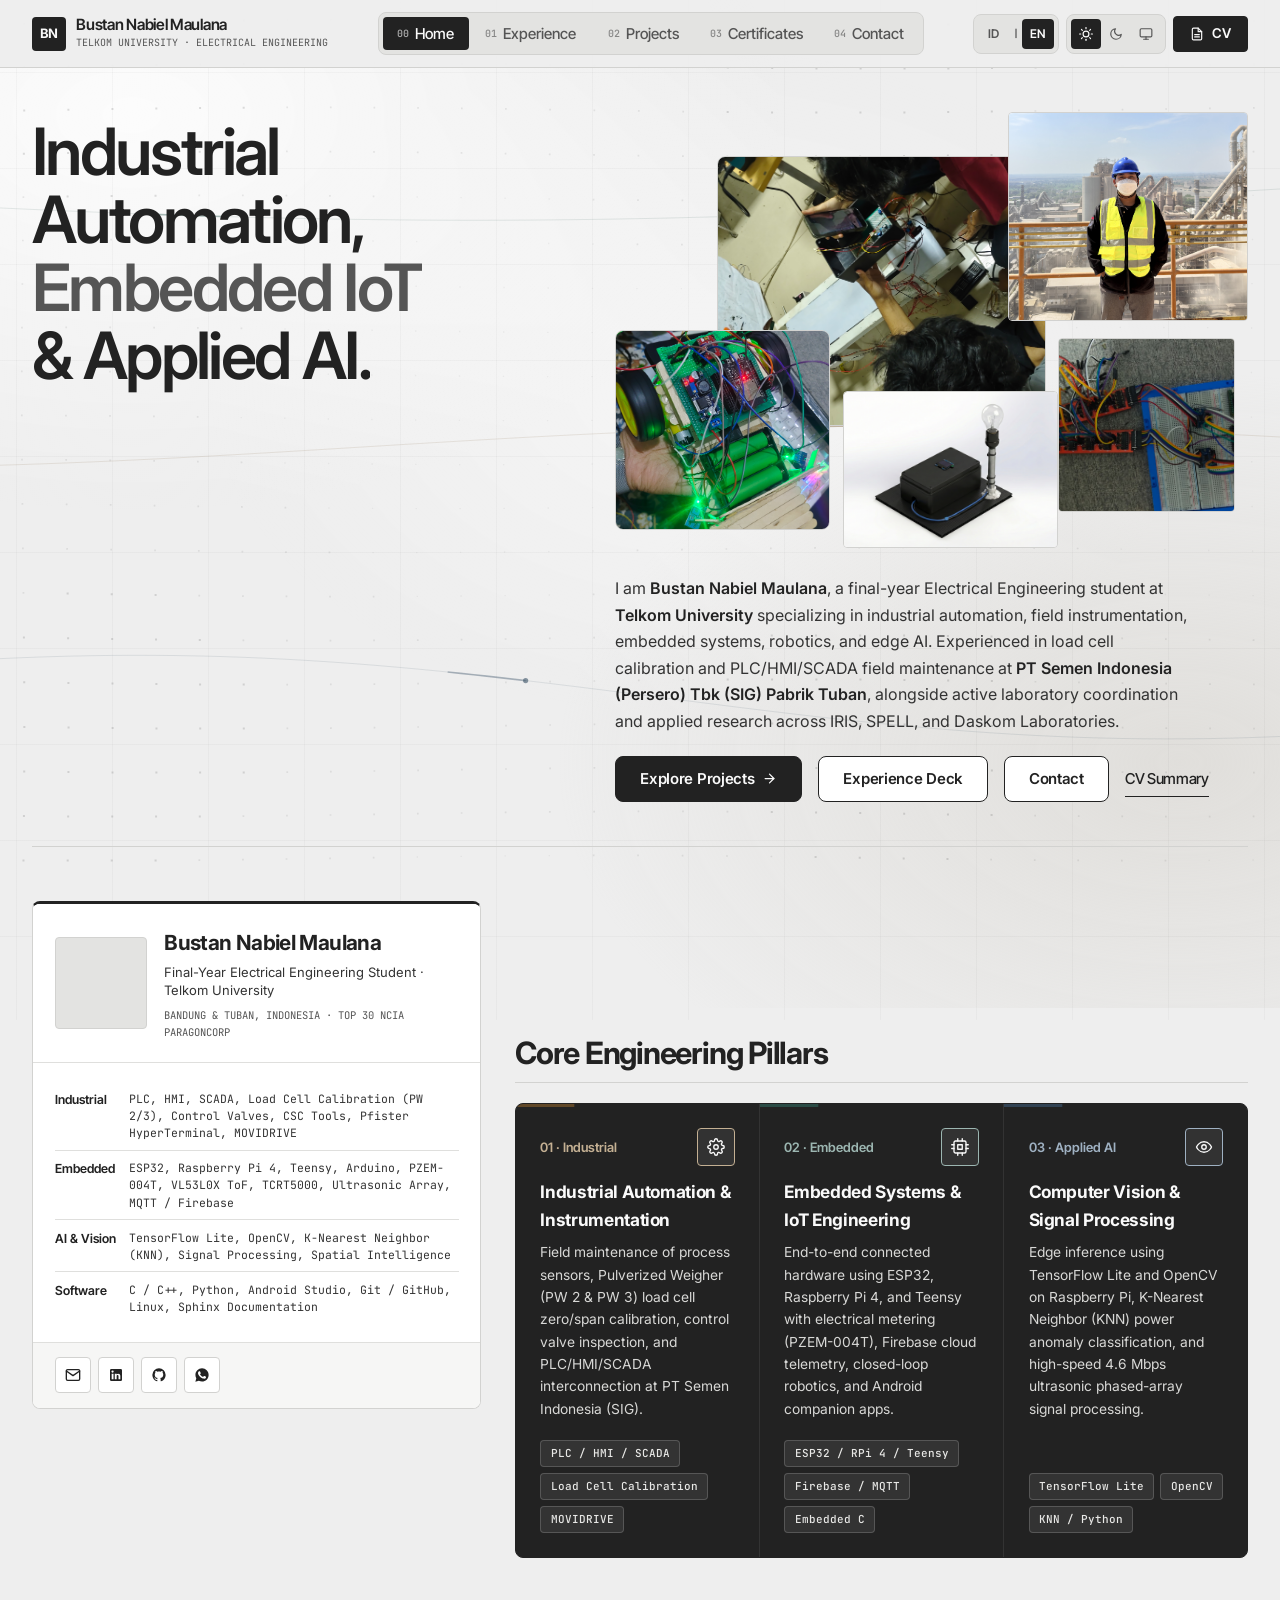
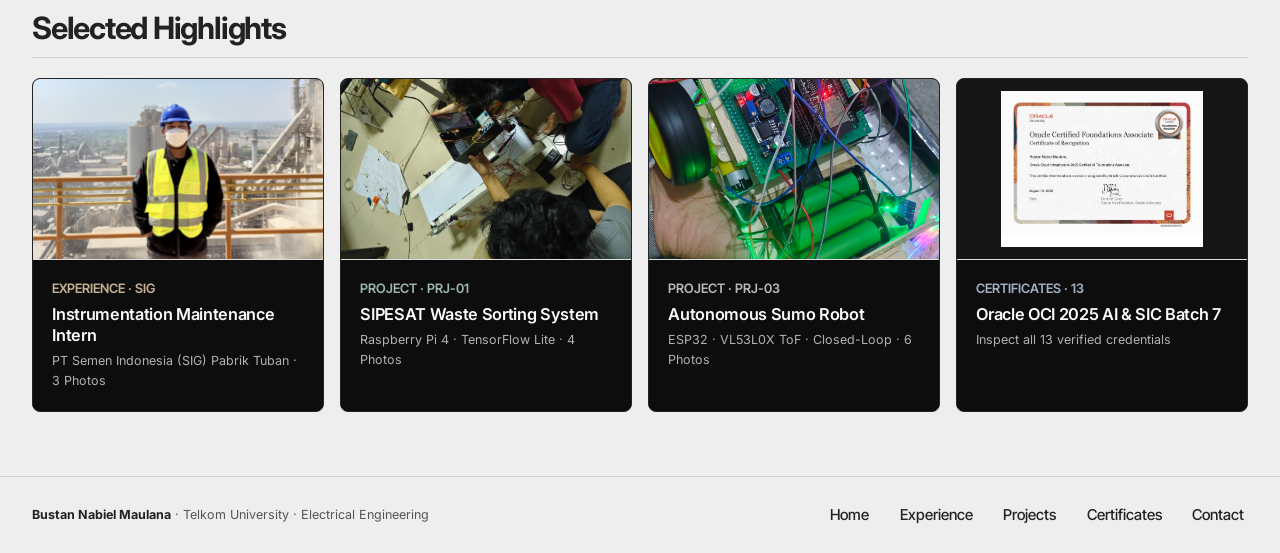
==== commit 9ba84867: "feat(ui): restore exhibition palette, add live interactive background, and upgrade section layouts" ====
--- a/index.html
+++ b/index.html
@@ -47,8 +47,10 @@
 <body>
   <a href="#main-content" class="skip-link">Skip to content</a>
 
-  <!-- Multi-Layer Living Monochrome Background: Ambient Gallery Lighting + Architectural Depth Grid + Kinetic Field -->
-  <div id="ambient-canvas-bg" class="ambient-canvas-bg" aria-hidden="true"></div>
+  <!-- Multi-Layer Living Monochrome Background: Breathing Ambient Gallery Light + Drafting Grid + Interactive Live Field -->
+  <div id="ambient-canvas-bg" class="ambient-canvas-bg" aria-hidden="true">
+    <div class="ambient-canvas-drift"></div>
+  </div>
   <div id="ambient-depth-grid" class="ambient-depth-grid" aria-hidden="true"></div>
   <canvas id="kinetic-bg-canvas" class="kinetic-bg-canvas" aria-hidden="true"></canvas>
 
@@ -527,12 +529,26 @@
               </p>
             </div>
 
-            <div class="filter-bar" role="group" aria-label="Filter certificates by category">
-              <span class="filter-glider" aria-hidden="true"></span>
-              <button type="button" class="filter-btn active" data-cert-filter="all" data-i18n="cert.filter.all">All (13)</button>
-              <button type="button" class="filter-btn" data-cert-filter="ai" data-i18n="cert.filter.ai">AI &amp; Cloud (3)</button>
-              <button type="button" class="filter-btn" data-cert-filter="iot" data-i18n="cert.filter.iot">IoT &amp; Code (5)</button>
-              <button type="button" class="filter-btn" data-cert-filter="leadership" data-i18n="cert.filter.leadership">Leadership &amp; Lab (5)</button>
+            <div class="cert-controls-cluster">
+              <div class="filter-bar" role="group" aria-label="Filter certificates by category">
+                <span class="filter-glider" aria-hidden="true"></span>
+                <button type="button" class="filter-btn active" data-cert-filter="all" data-i18n="cert.filter.all">All (13)</button>
+                <button type="button" class="filter-btn" data-cert-filter="ai" data-i18n="cert.filter.ai">AI &amp; Cloud (3)</button>
+                <button type="button" class="filter-btn" data-cert-filter="iot" data-i18n="cert.filter.iot">IoT &amp; Code (5)</button>
+                <button type="button" class="filter-btn" data-cert-filter="leadership" data-i18n="cert.filter.leadership">Leadership &amp; Lab (5)</button>
+              </div>
+
+              <div class="cert-view-switch" role="group" aria-label="Certificate layout view">
+                <span class="pill-glider" aria-hidden="true"></span>
+                <button type="button" class="cert-layout-btn active" data-cert-layout="bento" aria-pressed="true" title="Bento Gallery">
+                  <svg width="14" height="14" viewBox="0 0 24 24" fill="none" stroke="currentColor" stroke-width="2" stroke-linecap="round" stroke-linejoin="round" aria-hidden="true"><rect x="3" y="3" width="7" height="7"></rect><rect x="14" y="3" width="7" height="7"></rect><rect x="14" y="14" width="7" height="7"></rect><rect x="3" y="14" width="7" height="7"></rect></svg>
+                  <span data-cert-layout-label="bento">Gallery</span>
+                </button>
+                <button type="button" class="cert-layout-btn" data-cert-layout="ledger" aria-pressed="false" title="Interactive Index">
+                  <svg width="14" height="14" viewBox="0 0 24 24" fill="none" stroke="currentColor" stroke-width="2" stroke-linecap="round" stroke-linejoin="round" aria-hidden="true"><line x1="8" y1="6" x2="21" y2="6"></line><line x1="8" y1="12" x2="21" y2="12"></line><line x1="8" y1="18" x2="21" y2="18"></line><line x1="3" y1="6" x2="3.01" y2="6"></line><line x1="3" y1="12" x2="3.01" y2="12"></line><line x1="3" y1="18" x2="3.01" y2="18"></line></svg>
+                  <span data-cert-layout-label="ledger">Index</span>
+                </button>
+              </div>
             </div>
           </div>
         </div>
--- a/css/style.css
+++ b/css/style.css
@@ -1,49 +1,49 @@
-/* Hallmark v2.0.0 · genre: modern-minimal · theme: stitch-studio-slate (custom) · posture: committed · signature: gallery-wall-parallax
-   critique: Google Stitch & AI Studio technical color-and-motion architecture with tinted Light/Dark neutrals, Cobalt-Teal-Amber-Sky semantic accents, GPU-only FLIP gliding pills, masked hero entrance, lightweight cursor spotlight, and zero-idle-CPU Chrome optimization. */
+/* Hallmark v2.0.0 · genre: modern-minimal · theme: studio-exhibition (DESIGN.md) · posture: restrained · signature: kinetic-gallery-wall
+   critique: Studio.Design exhibition Light (#eeeeee/#222222) and Dark (#111111/#f3f3f3) palette harmonized with warm bronze, mineral sage, and brushed steel tones; batched 60fps live interactive background canvas; and upgraded Experience timeline, Projects 3D blueprint showcase, and Certificates bento/ledger vault. */
 
 :root {
   color-scheme: light;
 
-  /* Tinted Daylight Studio Neutrals (Bespoke Mixed Swatches, WCAG AA/AAA) */
-  --bg: #f3f6fb;
+  /* Studio.Design Core Light Exhibition Palette (#eeeeee / #ffffff / #222222 / #333333 / #555555) */
+  --bg: #eeeeee;
   --surface: #ffffff;
-  --surface-subtle: #edf2f9;
-  --surface-alt: #e2eaf5;
-  --surface-charcoal: #111c2d;
-  --surface-black: #0c1424;
-  --ink: #10192b;
-  --ink-2: #2e3f56;
-  --ink-muted: #506177;
-  --border: #d0dceb;
-  --border-subtle: #e0e8f3;
-  --border-strong: #8ca1bd;
-  --nav-border-scrolled: #b5c7df;
-  --nav-bg: rgba(243, 246, 251, 0.96);
-
-  /* Primary Accent — Google Stitch / AI Studio Cobalt Sapphire */
-  --accent: #1b4dd6;
-  --accent-hover: #173fb2;
-  --accent-ink: #ffffff;
-  --accent-soft: #e6effd;
-  --accent-border: #8ab4f8;
-  --accent-spot: rgba(27, 77, 214, 0.085);
-  --active-sub-ink: rgba(255, 255, 255, 0.82);
-
-  /* Curated Secondary Semantic Accents (Teal · Amber · Sky — Zero Purple Slop) */
-  --tone-teal: #0d746b;
-  --tone-teal-soft: #e0f5f2;
-  --tone-teal-border: #7fd4c8;
-  --tone-teal-spot: rgba(13, 116, 107, 0.085);
-
-  --tone-amber: #a34908;
-  --tone-amber-soft: #fef1da;
-  --tone-amber-border: #f2be6b;
-  --tone-amber-spot: rgba(163, 73, 8, 0.085);
-
-  --tone-sky: #05679e;
-  --tone-sky-soft: #dff1fd;
-  --tone-sky-border: #7ad0fb;
-  --tone-sky-spot: rgba(5, 103, 158, 0.085);
+  --surface-subtle: #f6f6f5;
+  --surface-alt: #e3e3e1;
+  --surface-charcoal: #222222;
+  --surface-black: #0b0b0b;
+  --ink: #222222;
+  --ink-2: #333333;
+  --ink-muted: #555555;
+  --border: #d2d2d0;
+  --border-subtle: #dfdfdd;
+  --border-strong: #222222;
+  --nav-border-scrolled: #b8b8b5;
+  --nav-bg: rgba(238, 238, 238, 0.95);
+
+  /* Primary Charcoal Ink Accent (Restored Original Light Mode Identity) */
+  --accent: #222222;
+  --accent-hover: #0b0b0b;
+  --accent-ink: #fafafa;
+  --accent-soft: #e4e4e2;
+  --accent-border: #969693;
+  --accent-spot: rgba(34, 34, 34, 0.065);
+  --active-sub-ink: rgba(250, 250, 250, 0.76);
+
+  /* Harmonized Editorial Secondary Tones (Mineral Sage · Warm Bronze · Brushed Steel) */
+  --tone-teal: #2c5851;
+  --tone-teal-soft: #e4ecea;
+  --tone-teal-border: #9cb6b1;
+  --tone-teal-spot: rgba(44, 88, 81, 0.075);
+
+  --tone-amber: #745329;
+  --tone-amber-soft: #eee8de;
+  --tone-amber-border: #c4b093;
+  --tone-amber-spot: rgba(116, 83, 41, 0.075);
+
+  --tone-sky: #364d63;
+  --tone-sky-soft: #e5ebf0;
+  --tone-sky-border: #9fb1c2;
+  --tone-sky-spot: rgba(54, 77, 99, 0.075);
 
   /* Default Card Tone Fallback */
   --card-accent: var(--accent);
@@ -51,58 +51,58 @@
   --card-border: var(--accent-border);
   --card-spot: var(--accent-spot);
 
-  /* Expressive Gradients (Strictly <= 3 Stops) */
-  --progress-gradient: linear-gradient(90deg, var(--accent) 0%, var(--tone-sky) 52%, var(--tone-teal) 100%);
-  --hero-accent-gradient: linear-gradient(100deg, var(--accent) 0%, var(--tone-teal) 100%);
-
-  /* Core Engineering Feature Panel (Deep Tinted Technical Slate) */
-  --panel-dark-bg: #111c2e;
-  --panel-dark-grid: #22324d;
-  --panel-dark-border: #1e2f4a;
-  --panel-dark-ink: #f6f9fe;
-  --panel-dark-ink-2: #cad5e3;
-  --panel-dark-muted: #90c2fc;
-  --panel-dark-tag-bg: rgba(146, 163, 186, 0.14);
-  --panel-dark-tag-ink: #e1e8f2;
-  --panel-dark-tag-border: rgba(146, 163, 186, 0.26);
-  --panel-dark-icon-bg: rgba(79, 143, 247, 0.14);
-  --panel-dark-accent-line: #4f8ff7;
-
-  /* Theme-Adaptive Showcase Cards (Bright Tinted Surface in Light, Deep Slate in Dark) */
-  --showcase-bg: #ffffff;
-  --showcase-media-bg: #0c1424;
-  --showcase-ink: #10192b;
-  --showcase-border: #d0dceb;
-  --showcase-border-hover: var(--accent-border);
-  --showcase-contain-bg: #eef3fa;
-  --showcase-sub: #506177;
-  --showcase-cat: var(--accent);
-  --showcase-tag-bg: #edf2f9;
-  --showcase-tag-ink: #1f2c42;
-  --showcase-tag-border: #d0dceb;
+  /* Subtle Architectural Gradients (<= 3 Stops) */
+  --progress-gradient: linear-gradient(90deg, var(--ink) 0%, var(--tone-teal) 55%, var(--tone-amber) 100%);
+  --foil-sheen: linear-gradient(115deg, rgba(255, 255, 255, 0) 28%, rgba(255, 255, 255, 0.24) 50%, rgba(255, 255, 255, 0) 72%);
+
+  /* Dark Exhibition Feature Panel (#222222 Charcoal Surface) */
+  --panel-dark-bg: #222222;
+  --panel-dark-grid: #333333;
+  --panel-dark-border: #222222;
+  --panel-dark-ink: #fafafa;
+  --panel-dark-ink-2: #d8d8d6;
+  --panel-dark-muted: #b8b8b5;
+  --panel-dark-tag-bg: rgba(250, 250, 250, 0.08);
+  --panel-dark-tag-ink: #e8e8e6;
+  --panel-dark-tag-border: rgba(250, 250, 250, 0.18);
+  --panel-dark-icon-bg: rgba(250, 250, 250, 0.07);
+  --panel-dark-accent-line: rgba(250, 250, 250, 0.42);
+
+  /* Black Showcase Cards (Studio.Design High-Contrast Gallery Cards) */
+  --showcase-bg: #0d0d0d;
+  --showcase-media-bg: #080808;
+  --showcase-ink: #fafafa;
+  --showcase-border: #242424;
+  --showcase-border-hover: #6e6e6b;
+  --showcase-contain-bg: #161616;
+  --showcase-sub: #b2b2b0;
+  --showcase-cat: #c6bfb3;
+  --showcase-tag-bg: rgba(250, 250, 250, 0.08);
+  --showcase-tag-ink: #e8e8e6;
+  --showcase-tag-border: rgba(250, 250, 250, 0.18);
 
   /* Media Overlay & Modal Scrim Tokens */
-  --overlay-scrim: rgba(12, 20, 36, 0.84);
-  --overlay-scrim-strong: rgba(12, 20, 36, 0.9);
-  --overlay-scrim-border: rgba(246, 249, 254, 0.22);
-  --overlay-scrim-ink: #f6f9fe;
-  --overlay-scrim-hover-bg: var(--accent);
-  --overlay-scrim-hover-ink: #ffffff;
-  --overlay-backdrop: rgba(10, 15, 26, 0.82);
-
-  /* Tinted Ambient Aura & Technical Workspace Blueprint Grid (Light Mode) */
-  --ambient-light-1: rgba(29, 78, 216, 0.09);
-  --ambient-light-2: rgba(15, 118, 110, 0.075);
-  --ambient-light-3: rgba(180, 83, 9, 0.055);
-  --ambient-light-fade-a: rgba(243, 246, 251, 0);
-  --ambient-light-fade-b: rgba(243, 246, 251, 0);
-  --grid-line-color: rgba(29, 78, 216, 0.055);
-  --grid-dot-color: rgba(15, 23, 42, 0.13);
-
-  /* Elevation (Used Only on Rest/Hover Action Controls — Never Animated on Scroll) */
-  --shadow-lift: 0px 6px 20px -4px rgba(29, 78, 216, 0.28);
-
-  /* Google Stitch / AI Studio Motion Curves & Durations */
+  --overlay-scrim: rgba(12, 12, 12, 0.84);
+  --overlay-scrim-strong: rgba(12, 12, 12, 0.9);
+  --overlay-scrim-border: rgba(250, 250, 250, 0.22);
+  --overlay-scrim-ink: #fafafa;
+  --overlay-scrim-hover-bg: #fafafa;
+  --overlay-scrim-hover-ink: #111111;
+  --overlay-backdrop: rgba(10, 10, 10, 0.84);
+
+  /* Live Ambient Gallery Lighting & Architectural Grid (Light Mode) */
+  --ambient-light-1: rgba(255, 255, 255, 0.82);
+  --ambient-light-2: rgba(214, 211, 205, 0.58);
+  --ambient-light-3: rgba(255, 255, 255, 0.46);
+  --ambient-light-fade-a: rgba(255, 255, 255, 0);
+  --ambient-light-fade-b: rgba(238, 238, 238, 0);
+  --grid-line-color: rgba(34, 34, 34, 0.042);
+  --grid-dot-color: rgba(34, 34, 34, 0.09);
+
+  /* Studio.Design Elevation */
+  --shadow-lift: 0px 4px 18px 0px rgba(10, 10, 10, 0.14);
+
+  /* Precision Motion Curves & Durations */
   --ease-out-expo: cubic-bezier(0.16, 1, 0.3, 1);
   --ease-emphasized: cubic-bezier(0.2, 0, 0, 1);
   --ease-ui: cubic-bezier(0.2, 0, 0, 1);
@@ -132,77 +132,79 @@
   --font-mono: 'JetBrains Mono', ui-monospace, SFMono-Regular, Menlo, monospace;
 }
 
-/* Midnight AI Studio Dark Mode (Luminous Cobalt, Teal, Amber & Sky on Deep Slate) */
+/* Inverted Exhibition Dark Mode (#111111 / #1a1a1a / #f3f3f3 + Warm Champagne & Mineral Tones) */
 :root[data-theme="dark"] {
   color-scheme: dark;
-  --bg: #0a0f1a;
-  --surface: #101929;
-  --surface-subtle: #162033;
-  --surface-alt: #1b2840;
-  --surface-charcoal: #131d31;
-  --surface-black: #070b13;
-  --ink: #f0f5fc;
-  --ink-2: #cad5e3;
-  --ink-muted: #8ea0ba;
-  --border: #22314a;
-  --border-subtle: #1a263b;
-  --border-strong: #3c5379;
-  --nav-border-scrolled: #31486e;
-  --nav-bg: rgba(10, 15, 26, 0.95);
-
-  --accent: #4f8ff7;
-  --accent-hover: #72a7ff;
-  --accent-ink: #071120;
-  --accent-soft: rgba(79, 143, 247, 0.15);
-  --accent-border: rgba(79, 143, 247, 0.48);
-  --accent-spot: rgba(79, 143, 247, 0.13);
-  --active-sub-ink: rgba(7, 17, 32, 0.78);
-
-  --tone-teal: #30d5c0;
-  --tone-teal-soft: rgba(48, 213, 192, 0.14);
-  --tone-teal-border: rgba(48, 213, 192, 0.45);
-  --tone-teal-spot: rgba(48, 213, 192, 0.12);
-
-  --tone-amber: #f9be28;
-  --tone-amber-soft: rgba(249, 190, 40, 0.14);
-  --tone-amber-border: rgba(249, 190, 40, 0.45);
-  --tone-amber-spot: rgba(249, 190, 40, 0.12);
-
-  --tone-sky: #3abef6;
-  --tone-sky-soft: rgba(58, 190, 246, 0.14);
-  --tone-sky-border: rgba(58, 190, 246, 0.45);
-  --tone-sky-spot: rgba(58, 190, 246, 0.12);
-
-  --panel-dark-bg: #111a2c;
-  --panel-dark-grid: #22324f;
-  --panel-dark-border: #243656;
-  --panel-dark-ink: #f6f9fe;
-  --panel-dark-ink-2: #cad5e3;
-  --panel-dark-muted: #90c2fc;
-
-  --showcase-bg: #121b2d;
-  --showcase-media-bg: #080d17;
-  --showcase-ink: #f0f5fc;
-  --showcase-border: #22314a;
-  --showcase-border-hover: var(--accent-border);
-  --showcase-contain-bg: #17233a;
-  --showcase-sub: #93a4bc;
-  --showcase-cat: var(--tone-sky);
-  --showcase-tag-bg: rgba(146, 163, 186, 0.12);
-  --showcase-tag-ink: #e1e8f2;
-  --showcase-tag-border: rgba(146, 163, 186, 0.24);
-
-  --overlay-scrim-hover-bg: var(--accent);
-  --overlay-scrim-hover-ink: #071120;
-
-  --ambient-light-1: rgba(79, 143, 247, 0.15);
-  --ambient-light-2: rgba(45, 212, 191, 0.11);
-  --ambient-light-3: rgba(251, 191, 36, 0.075);
-  --ambient-light-fade-a: rgba(10, 15, 26, 0);
-  --ambient-light-fade-b: rgba(10, 15, 26, 0);
-  --grid-line-color: rgba(79, 143, 247, 0.075);
-  --grid-dot-color: rgba(148, 163, 184, 0.16);
-  --shadow-lift: 0px 6px 22px -4px rgba(79, 143, 247, 0.34);
+  --bg: #111111;
+  --surface: #1a1a1a;
+  --surface-subtle: #151515;
+  --surface-alt: #242424;
+  --surface-charcoal: #1c1c1c;
+  --surface-black: #080808;
+  --ink: #f3f3f3;
+  --ink-2: #cccccc;
+  --ink-muted: #9a9a9a;
+  --border: #2c2c2c;
+  --border-subtle: #222222;
+  --border-strong: #f3f3f3;
+  --nav-border-scrolled: #424242;
+  --nav-bg: rgba(17, 17, 17, 0.95);
+
+  --accent: #f3f3f3;
+  --accent-hover: #fafafa;
+  --accent-ink: #111111;
+  --accent-soft: #262626;
+  --accent-border: #565656;
+  --accent-spot: rgba(255, 255, 255, 0.06);
+  --active-sub-ink: rgba(17, 17, 17, 0.76);
+
+  --tone-teal: #8ebbb3;
+  --tone-teal-soft: rgba(142, 187, 179, 0.12);
+  --tone-teal-border: rgba(142, 187, 179, 0.34);
+  --tone-teal-spot: rgba(142, 187, 179, 0.085);
+
+  --tone-amber: #d4b483;
+  --tone-amber-soft: rgba(212, 180, 131, 0.12);
+  --tone-amber-border: rgba(212, 180, 131, 0.34);
+  --tone-amber-spot: rgba(212, 180, 131, 0.085);
+
+  --tone-sky: #9ab2c9;
+  --tone-sky-soft: rgba(154, 178, 201, 0.12);
+  --tone-sky-border: rgba(154, 178, 201, 0.34);
+  --tone-sky-spot: rgba(154, 178, 201, 0.085);
+
+  --foil-sheen: linear-gradient(115deg, rgba(255, 255, 255, 0) 28%, rgba(255, 255, 255, 0.12) 50%, rgba(255, 255, 255, 0) 72%);
+
+  --panel-dark-bg: #181818;
+  --panel-dark-grid: #2c2c2c;
+  --panel-dark-border: #2c2c2c;
+  --panel-dark-ink: #f5f5f5;
+  --panel-dark-ink-2: #cccccc;
+  --panel-dark-muted: #b5b5b5;
+
+  --showcase-bg: #0c0c0c;
+  --showcase-media-bg: #060606;
+  --showcase-ink: #f5f5f5;
+  --showcase-border: #262626;
+  --showcase-border-hover: #626262;
+  --showcase-contain-bg: #161616;
+  --showcase-sub: #a8a8a8;
+  --showcase-cat: #d0c7b8;
+  --showcase-tag-bg: rgba(250, 250, 250, 0.08);
+  --showcase-tag-ink: #e4e4e4;
+  --showcase-tag-border: rgba(250, 250, 250, 0.16);
+
+  --overlay-scrim-hover-bg: #fafafa;
+  --overlay-scrim-hover-ink: #111111;
+
+  --ambient-light-1: rgba(48, 48, 48, 0.56);
+  --ambient-light-2: rgba(34, 33, 30, 0.52);
+  --ambient-light-3: rgba(42, 44, 46, 0.38);
+  --ambient-light-fade-a: rgba(17, 17, 17, 0);
+  --ambient-light-fade-b: rgba(17, 17, 17, 0);
+  --grid-line-color: rgba(243, 243, 243, 0.038);
+  --grid-dot-color: rgba(243, 243, 243, 0.08);
+  --shadow-lift: 0px 4px 18px 0px rgba(0, 0, 0, 0.52);
 }
 
 *,
@@ -254,18 +256,36 @@
 }
 
 /* ==========================================================================
-   Multi-Layer AI Studio Technical Workspace Background (Zero Idle CPU, 60fps GPU)
+   Multi-Layer Live Interactive Gallery Background (Continuous 60fps GPU + Batched Canvas)
    ========================================================================== */
 .ambient-canvas-bg {
   position: fixed;
-  inset: -10% 0;
+  inset: -12%;
   z-index: 0;
   pointer-events: none;
+  transform: translate3d(0, var(--bg-scroll-y, 0px), 0);
+}
+
+.ambient-canvas-drift {
+  width: 100%;
+  height: 100%;
   background:
-    radial-gradient(56% 48% at 14% 16%, var(--ambient-light-1) 0%, var(--ambient-light-fade-a) 70%),
-    radial-gradient(52% 46% at 86% 24%, var(--ambient-light-2) 0%, var(--ambient-light-fade-b) 72%),
-    radial-gradient(50% 48% at 52% 84%, var(--ambient-light-3) 0%, var(--ambient-light-fade-b) 68%);
-  transform: translate3d(0, var(--bg-scroll-y, 0px), 0);
+    radial-gradient(60% 52% at 18% 20%, var(--ambient-light-1) 0%, var(--ambient-light-fade-a) 68%),
+    radial-gradient(56% 50% at 84% 78%, var(--ambient-light-2) 0%, var(--ambient-light-fade-b) 70%),
+    radial-gradient(48% 46% at 54% 44%, var(--ambient-light-3) 0%, var(--ambient-light-fade-b) 65%);
+  animation: ambientGalleryDrift 22s ease-in-out infinite alternate;
+}
+
+@keyframes ambientGalleryDrift {
+  0% {
+    transform: translate3d(-2.2%, -1.6%, 0) scale(1);
+  }
+  50% {
+    transform: translate3d(2.4%, 1.3%, 0) scale(1.04);
+  }
+  100% {
+    transform: translate3d(-1.5%, 2.1%, 0) scale(1.015);
+  }
 }
 
 .ambient-depth-grid {
@@ -274,22 +294,17 @@
   z-index: 0;
   pointer-events: none;
   background-image:
-    radial-gradient(circle, var(--grid-dot-color) 1px, transparent 1px),
     linear-gradient(to right, var(--grid-line-color) 1px, transparent 1px),
     linear-gradient(to bottom, var(--grid-line-color) 1px, transparent 1px);
-  background-size: 24px 24px, 96px 96px, 96px 96px;
+  background-size: 96px 96px;
   background-position: center top;
   transform: translate3d(0, var(--grid-scroll-y, 0px), 0);
-  opacity: 0.85;
+  opacity: 0.72;
 }
 
 @media (max-width: 767.98px) {
   .ambient-depth-grid {
-    background-image: radial-gradient(circle, var(--grid-dot-color) 1px, transparent 1px);
-    background-size: 28px 28px;
-    inset: 0;
-    transform: none;
-    opacity: 0.55;
+    display: none;
   }
 }
 
@@ -1108,27 +1123,30 @@
   font-family: var(--font-tight);
   font-size: 13px;
   font-weight: 600;
-  color: var(--card-accent, var(--accent));
+  color: var(--ink-muted);
 }
 
 .eyebrow-inverse {
   color: var(--panel-dark-muted);
 }
 
-.pillar-card[data-tone="amber"] .eyebrow-inverse {
+.pillar-card[data-tone="amber"] .eyebrow-inverse,
+.highlight-card[data-tone="amber"] .eyebrow-inverse {
   color: var(--tone-amber-border);
 }
 
-.pillar-card[data-tone="teal"] .eyebrow-inverse {
+.pillar-card[data-tone="teal"] .eyebrow-inverse,
+.highlight-card[data-tone="teal"] .eyebrow-inverse {
   color: var(--tone-teal-border);
 }
 
-.pillar-card[data-tone="sky"] .eyebrow-inverse {
+.pillar-card[data-tone="sky"] .eyebrow-inverse,
+.highlight-card[data-tone="sky"] .eyebrow-inverse {
   color: var(--tone-sky-border);
 }
 
-.highlight-card .eyebrow-inverse {
-  color: var(--card-accent);
+.highlight-card[data-tone="cobalt"] .eyebrow-inverse {
+  color: var(--panel-dark-muted);
 }
 
 /* Studio.Design Section Heading: Inter up to 48px/700, 1.1 line-height, -0.04em tracking */
@@ -1313,7 +1331,7 @@
 }
 
 .hero-headline .headline-subdued {
-  color: var(--accent);
+  color: var(--ink-muted);
 }
 
 @keyframes heroItemEnter {
@@ -1946,7 +1964,48 @@
 }
 
 /* ==========================================================================
-   LAYER 01: #experience (Full-Width Master-Detail Split-View)
+   3D Perspective Collector Tilt & Metallic Foil Sheen (Projects & Certificates)
+   ========================================================================== */
+.tilt-card {
+  position: relative;
+}
+
+.card-sheen {
+  position: absolute;
+  inset: -40%;
+  pointer-events: none;
+  background: var(--foil-sheen);
+  transform: translate3d(var(--sheen-x, -30%), var(--sheen-y, -20%), 0);
+  transition: opacity var(--dur-short) var(--ease-ui);
+  z-index: 3;
+}
+
+.js .card-sheen {
+  opacity: 0;
+}
+
+@media (hover: hover) and (pointer: fine) {
+  .tilt-card.tilt-card {
+    transform: perspective(960px) translate3d(0, var(--tilt-lift, 0px), 0) rotateX(var(--rx, 0deg)) rotateY(var(--ry, 0deg));
+    transition: transform 0.22s var(--ease-out-expo), border-color var(--dur-short) var(--ease-ui);
+  }
+
+  .tilt-card.tilt-card:hover {
+    --tilt-lift: -4px;
+    transform: perspective(960px) translate3d(0, var(--tilt-lift, -4px), 0) rotateX(var(--rx, 0deg)) rotateY(var(--ry, 0deg));
+  }
+
+  .tilt-card.tilt-card:active {
+    transform: perspective(960px) scale(0.985);
+  }
+
+  .js .tilt-card:hover .card-sheen {
+    opacity: 1;
+  }
+}
+
+/* ==========================================================================
+   LAYER 01: #experience — Interactive Timeline Rail + Sticky Field Dossier
    ========================================================================== */
 .split-grid {
   display: grid;
@@ -1956,10 +2015,127 @@
 }
 
 .directory-list {
+  position: relative;
   display: flex;
   flex-direction: column;
-  gap: 0.65rem;
+  gap: 0.7rem;
   min-width: 0;
+}
+
+.directory-list.exp-timeline-rail {
+  padding-left: 1.55rem;
+}
+
+.directory-list.exp-timeline-rail::before {
+  content: '';
+  position: absolute;
+  left: 0.45rem;
+  top: 1.25rem;
+  bottom: 1.25rem;
+  width: 2px;
+  background: var(--border);
+  border-radius: 2px;
+}
+
+.directory-list.exp-timeline-rail::after {
+  content: '';
+  position: absolute;
+  left: 0.45rem;
+  top: 1.25rem;
+  bottom: 1.25rem;
+  width: 2px;
+  background: var(--ink);
+  border-radius: 2px;
+  transform-origin: top center;
+  transform: scaleY(var(--exp-progress, 0.2));
+  transition: transform 0.42s var(--ease-out-expo);
+}
+
+.exp-rail-item {
+  position: relative;
+}
+
+.exp-node-dot {
+  position: absolute;
+  left: -1.48rem;
+  top: 50%;
+  width: 12px;
+  height: 12px;
+  border-radius: var(--radius-md);
+  background: var(--bg);
+  border: 2px solid var(--border-strong);
+  transform: translate3d(0, -50%, 0) scale(0.85);
+  transition: transform var(--dur-short) var(--ease-out-expo), background-color var(--dur-short) var(--ease-ui), border-color var(--dur-short) var(--ease-ui);
+  z-index: 2;
+  pointer-events: none;
+}
+
+.exp-rail-item:hover .exp-node-dot {
+  transform: translate3d(0, -50%, 0) scale(1.08);
+  border-color: var(--ink);
+}
+
+.exp-rail-item.is-active .exp-node-dot {
+  background: var(--ink);
+  border-color: var(--ink);
+  transform: translate3d(0, -50%, 0) scale(1.18);
+}
+
+/* Staggered Numbered Engineering Contribution Cards inside Experience Detail */
+.scope-step-list {
+  margin: 0;
+  padding: 0;
+  list-style: none;
+  display: flex;
+  flex-direction: column;
+  gap: 0.6rem;
+}
+
+@keyframes scopeStepIn {
+  from {
+    opacity: 0;
+    transform: translate3d(12px, 0, 0);
+  }
+  to {
+    opacity: 1;
+    transform: none;
+  }
+}
+
+.scope-step-card {
+  display: grid;
+  grid-template-columns: auto minmax(0, 1fr);
+  gap: 0.85rem;
+  align-items: start;
+  padding: 0.78rem 0.95rem;
+  background: var(--surface-subtle);
+  border: 1px solid var(--border-subtle);
+  border-radius: var(--radius-md);
+  font-size: 13.8px;
+  color: var(--ink-2);
+  line-height: 1.58;
+  animation: scopeStepIn 0.42s var(--ease-out-expo) both;
+  animation-delay: calc(60ms + var(--step-i, 0) * 55ms);
+  transition: border-color var(--dur-short) var(--ease-ui), transform var(--dur-short) var(--ease-out-expo), background-color var(--dur-short) var(--ease-ui);
+}
+
+.scope-step-card:hover {
+  border-color: var(--card-border, var(--border-strong));
+  background: var(--surface);
+  transform: translate3d(3px, 0, 0);
+}
+
+.scope-step-num {
+  font-family: var(--font-mono);
+  font-size: 11px;
+  font-weight: 700;
+  padding: 0.16rem 0.44rem;
+  border-radius: var(--radius-md);
+  background: var(--card-soft, var(--surface-alt));
+  color: var(--card-accent, var(--ink));
+  border: 1px solid var(--card-border, var(--border));
+  font-variant-numeric: tabular-nums;
+  margin-top: 0.1rem;
 }
 
 .dir-card {
@@ -2100,9 +2276,68 @@
 }
 
 .bento-prj-card.active {
-  border-color: var(--card-accent, var(--accent));
-  outline: 2px solid var(--card-accent, var(--accent));
+  border-color: var(--showcase-border-hover);
+  outline: 2px solid var(--ink);
   outline-offset: 2px;
+}
+
+.bento-prj-status {
+  position: absolute;
+  top: 0.65rem;
+  right: 0.65rem;
+  padding: 0.2rem 0.5rem;
+  background: var(--overlay-scrim-hover-bg);
+  color: var(--overlay-scrim-hover-ink);
+  border-radius: var(--radius-md);
+  font-family: var(--font-mono);
+  font-size: 10px;
+  font-weight: 700;
+  transition: opacity var(--dur-short) var(--ease-ui), transform var(--dur-short) var(--ease-out-expo);
+  z-index: 4;
+}
+
+.js .bento-prj-status {
+  opacity: 0;
+  transform: translate3d(0, -4px, 0);
+}
+
+.js .bento-prj-card.active .bento-prj-status {
+  opacity: 1;
+  transform: none;
+}
+
+.bento-hud-strip {
+  position: absolute;
+  left: 0;
+  right: 0;
+  bottom: 0;
+  padding: 0.45rem 0.65rem;
+  background: var(--overlay-scrim-strong);
+  border-top: 1px solid var(--overlay-scrim-border);
+  display: flex;
+  align-items: center;
+  justify-content: space-between;
+  gap: 0.5rem;
+  font-family: var(--font-mono);
+  font-size: 10.5px;
+  color: var(--overlay-scrim-ink);
+  transition: opacity var(--dur-short) var(--ease-ui), transform var(--dur-medium) var(--ease-out-expo);
+  z-index: 3;
+}
+
+.js .bento-hud-strip {
+  opacity: 0;
+  transform: translate3d(0, 100%, 0);
+}
+
+.js .bento-prj-card:hover .bento-hud-strip,
+.js .bento-prj-card:focus-visible .bento-hud-strip {
+  opacity: 1;
+  transform: translate3d(0, 0, 0);
+}
+
+.bento-prj-card:hover .bento-prj-count {
+  opacity: 0;
 }
 
 .bento-prj-thumb {
@@ -2110,7 +2345,7 @@
   width: 100%;
   aspect-ratio: 16 / 9;
   background: var(--showcase-media-bg);
-  border-bottom: 1px solid var(--border-subtle);
+  border-bottom: 1px solid var(--showcase-border);
   overflow: hidden;
   padding: 0;
 }
@@ -2153,6 +2388,7 @@
   font-size: 10px;
   font-weight: 600;
   font-variant-numeric: tabular-nums;
+  transition: opacity var(--dur-short) var(--ease-ui);
 }
 
 .bento-prj-body {
@@ -2177,7 +2413,7 @@
   font-family: var(--font-tight);
   font-size: 12px;
   font-weight: 600;
-  color: var(--card-accent, var(--showcase-cat));
+  color: var(--showcase-cat);
 }
 
 .bento-hint-bar {
@@ -2424,8 +2660,59 @@
 }
 
 .metric-box {
+  position: relative;
   background: var(--surface-subtle);
-  padding: 0.72rem 0.85rem;
+  padding: 0.8rem 0.9rem;
+  overflow: hidden;
+}
+
+@keyframes metricBarFill {
+  from {
+    transform: scaleX(0);
+  }
+  to {
+    transform: scaleX(1);
+  }
+}
+
+.metric-box::after {
+  content: '';
+  position: absolute;
+  left: 0;
+  right: 0;
+  bottom: 0;
+  height: 2px;
+  background: var(--card-accent, var(--ink));
+  transform-origin: left center;
+  animation: metricBarFill 0.65s var(--ease-out-expo) both;
+  animation-delay: calc(110ms + var(--m-i, 0) * 75ms);
+}
+
+.arch-pipeline {
+  position: relative;
+  display: grid;
+  grid-template-columns: minmax(0, 1fr);
+  gap: 0.85rem;
+  align-items: stretch;
+}
+
+.arch-flow-badge {
+  display: none;
+  align-items: center;
+  justify-content: center;
+  width: 28px;
+  height: 28px;
+  border-radius: var(--radius-md);
+  background: var(--ink);
+  color: var(--bg);
+  font-family: var(--font-mono);
+  font-size: 12px;
+  font-weight: 700;
+  position: absolute;
+  left: 50%;
+  top: 50%;
+  transform: translate3d(-50%, -50%, 0);
+  z-index: 3;
 }
 
 .metric-k {
@@ -2520,12 +2807,219 @@
 }
 
 /* ==========================================================================
-   LAYER 03: #certificates (Exhibition Registry · 1 -> 2 -> 3 -> 4 Cols)
+   LAYER 03: #certificates — Asymmetric Bento Vault + Interactive Hover-Preview Ledger
    ========================================================================== */
+.cert-controls-cluster {
+  display: flex;
+  flex-wrap: wrap;
+  align-items: center;
+  gap: 0.6rem;
+}
+
+.cert-view-switch {
+  position: relative;
+  display: inline-flex;
+  align-items: center;
+  gap: 2px;
+  padding: 4px;
+  background: var(--surface-alt);
+  border: 1px solid var(--border);
+  border-radius: var(--radius-lg);
+}
+
+.cert-layout-btn {
+  position: relative;
+  z-index: 1;
+  display: inline-flex;
+  align-items: center;
+  gap: 0.35rem;
+  padding: 0.42rem 0.75rem;
+  min-height: 36px;
+  border-radius: var(--radius-md);
+  font-family: var(--font-tight);
+  font-size: 13.5px;
+  font-weight: 600;
+  color: var(--ink-muted);
+  transition: color var(--dur-short) var(--ease-ui), transform var(--dur-micro) var(--ease-ui);
+}
+
+.cert-layout-btn:hover {
+  color: var(--ink);
+}
+
+.cert-layout-btn:active {
+  transform: scale(0.96);
+}
+
+.cert-layout-btn.active {
+  color: var(--accent-ink);
+}
+
+.js .cert-view-switch:not([data-glider-ready]) .cert-layout-btn.active,
+html:not(.js) .cert-layout-btn.active {
+  background: var(--accent);
+}
+
 .certs-grid {
   display: grid;
   grid-template-columns: minmax(0, 1fr);
   gap: 1.15rem;
+}
+
+.cert-index-stamp {
+  position: absolute;
+  top: 0.6rem;
+  left: 0.6rem;
+  padding: 0.18rem 0.46rem;
+  background: var(--surface);
+  color: var(--ink);
+  border: 1px solid var(--border);
+  border-radius: var(--radius-md);
+  font-family: var(--font-mono);
+  font-size: 10.5px;
+  font-weight: 700;
+  font-variant-numeric: tabular-nums;
+  z-index: 2;
+}
+
+/* Editorial Index Ledger Mode */
+.certs-grid.is-ledger {
+  grid-template-columns: minmax(0, 1fr) !important;
+  gap: 0;
+  background: var(--surface);
+  border: 1px solid var(--border);
+  border-radius: var(--radius-lg);
+  overflow: hidden;
+}
+
+.cert-ledger-row {
+  width: 100%;
+  display: grid;
+  grid-template-columns: 42px minmax(0, 1fr) auto;
+  align-items: center;
+  gap: 0.85rem 1.15rem;
+  padding: 0.95rem 1.15rem;
+  text-align: left;
+  background: var(--surface);
+  color: var(--ink);
+  border-bottom: 1px solid var(--border-subtle);
+  transition: background-color var(--dur-short) var(--ease-ui), color var(--dur-short) var(--ease-ui);
+}
+
+.cert-ledger-row:last-child {
+  border-bottom: none;
+}
+
+.cert-ledger-row:hover,
+.cert-ledger-row:focus-visible {
+  background: var(--ink);
+  color: var(--bg);
+}
+
+.cert-ledger-num {
+  font-family: var(--font-mono);
+  font-size: 12px;
+  font-weight: 700;
+  color: var(--ink-muted);
+  font-variant-numeric: tabular-nums;
+}
+
+.cert-ledger-main {
+  min-width: 0;
+  display: flex;
+  flex-direction: column;
+  gap: 0.18rem;
+  transition: transform var(--dur-short) var(--ease-out-expo);
+}
+
+.cert-ledger-row:hover .cert-ledger-main,
+.cert-ledger-row:focus-visible .cert-ledger-main {
+  transform: translate3d(4px, 0, 0);
+}
+
+.cert-ledger-title {
+  font-family: var(--font-display);
+  font-size: 0.98rem;
+  font-weight: 600;
+  letter-spacing: -0.02em;
+  white-space: nowrap;
+  overflow: hidden;
+  text-overflow: ellipsis;
+}
+
+.cert-ledger-sub {
+  font-family: var(--font-mono);
+  font-size: 11.5px;
+  color: var(--ink-muted);
+  white-space: nowrap;
+  overflow: hidden;
+  text-overflow: ellipsis;
+}
+
+.cert-ledger-meta {
+  display: flex;
+  align-items: center;
+  gap: 0.75rem;
+  font-family: var(--font-mono);
+  font-size: 11.5px;
+  color: var(--ink-muted);
+}
+
+.cert-ledger-row:hover .cert-ledger-num,
+.cert-ledger-row:hover .cert-ledger-sub,
+.cert-ledger-row:hover .cert-ledger-meta,
+.cert-ledger-row:focus-visible .cert-ledger-num,
+.cert-ledger-row:focus-visible .cert-ledger-sub,
+.cert-ledger-row:focus-visible .cert-ledger-meta {
+  color: var(--active-sub-ink);
+}
+
+.cert-ledger-row:hover .tag,
+.cert-ledger-row:focus-visible .tag {
+  background: var(--panel-dark-tag-bg);
+  color: var(--panel-dark-tag-ink);
+  border-color: var(--panel-dark-tag-border);
+}
+
+/* Floating Live Certificate Artwork Preview on Desktop Ledger Hover */
+.cert-floating-preview {
+  position: fixed;
+  top: 0;
+  left: 0;
+  width: 290px;
+  aspect-ratio: 16 / 11;
+  padding: 0.55rem;
+  background: var(--surface);
+  border: 1px solid var(--border-strong);
+  border-radius: var(--radius-lg);
+  pointer-events: none;
+  z-index: 90;
+  transform: translate3d(var(--fp-x, 0px), var(--fp-y, 0px), 0) scale(0.92);
+  transition: opacity 0.18s var(--ease-ui);
+  display: none;
+}
+
+.js .cert-floating-preview {
+  opacity: 0;
+}
+
+@media (min-width: 1024px) and (hover: hover) and (pointer: fine) {
+  .cert-floating-preview {
+    display: flex;
+    align-items: center;
+    justify-content: center;
+  }
+
+  .js .cert-floating-preview.visible {
+    opacity: 1;
+    transform: translate3d(var(--fp-x, 0px), var(--fp-y, 0px), 0) scale(1);
+  }
+}
+
+.cert-floating-preview img {
+  width: 100%;
+  height: 100%;
+  object-fit: contain;
 }
 
 .cert-card {
@@ -3307,9 +3801,14 @@
     grid-template-columns: repeat(4, minmax(0, 1fr));
   }
 
-  /* Experience Full-Width Master-Detail */
+  /* Experience Full-Width Master-Detail with Sticky Right Inspection Stage */
   .split-grid {
-    grid-template-columns: minmax(310px, 360px) minmax(0, 1fr);
+    grid-template-columns: minmax(320px, 380px) minmax(0, 1fr);
+  }
+
+  #exp-detail {
+    position: sticky;
+    top: calc(var(--nav-h) + 1.25rem);
   }
 
   /* Projects 4-Up Black Showcase Row + 2-Column Blueprint */
@@ -3326,8 +3825,14 @@
     border-right: 1px solid var(--border-subtle);
   }
 
-  .datasheet-grid {
+  .datasheet-grid,
+  .arch-pipeline {
     grid-template-columns: repeat(2, minmax(0, 1fr));
+    gap: 1.35rem;
+  }
+
+  .arch-flow-badge {
+    display: inline-flex;
   }
 
   /* Certificates: Featured Flagship Banner + 3-Col Grid */
@@ -3383,13 +3888,27 @@
     border-right: 1px solid var(--border-subtle);
   }
 
-  /* Certificates: Featured Full Banner + 4-Col Symmetrical Grid (12 = 4x3) */
+  /* Certificates: Editorial Asymmetric Bento Vault (Featured Banner + Wide Milestones + 4-Col Grid) */
   .certs-grid {
     grid-template-columns: repeat(4, minmax(0, 1fr));
   }
 
   .cert-card.featured-cert .cert-frame {
     width: 34%;
+  }
+
+  .cert-card.bento-wide {
+    grid-column: span 2;
+    flex-direction: row;
+  }
+
+  .cert-card.bento-wide .cert-frame {
+    width: 44%;
+    flex-shrink: 0;
+    border-bottom: none;
+    border-right: 1px solid var(--border-subtle);
+    aspect-ratio: auto;
+    min-height: 200px;
   }
 }
 
@@ -3405,12 +3924,14 @@
   }
 
   .ambient-canvas-bg,
+  .ambient-canvas-drift,
   .ambient-depth-grid,
   .kinetic-bg-canvas,
   .mosaic-parallax,
   .parallax-frame img,
   .hero-mask-inner,
-  .hero-enter-item {
+  .hero-enter-item,
+  .tilt-card {
     transform: none !important;
     animation: none !important;
   }
